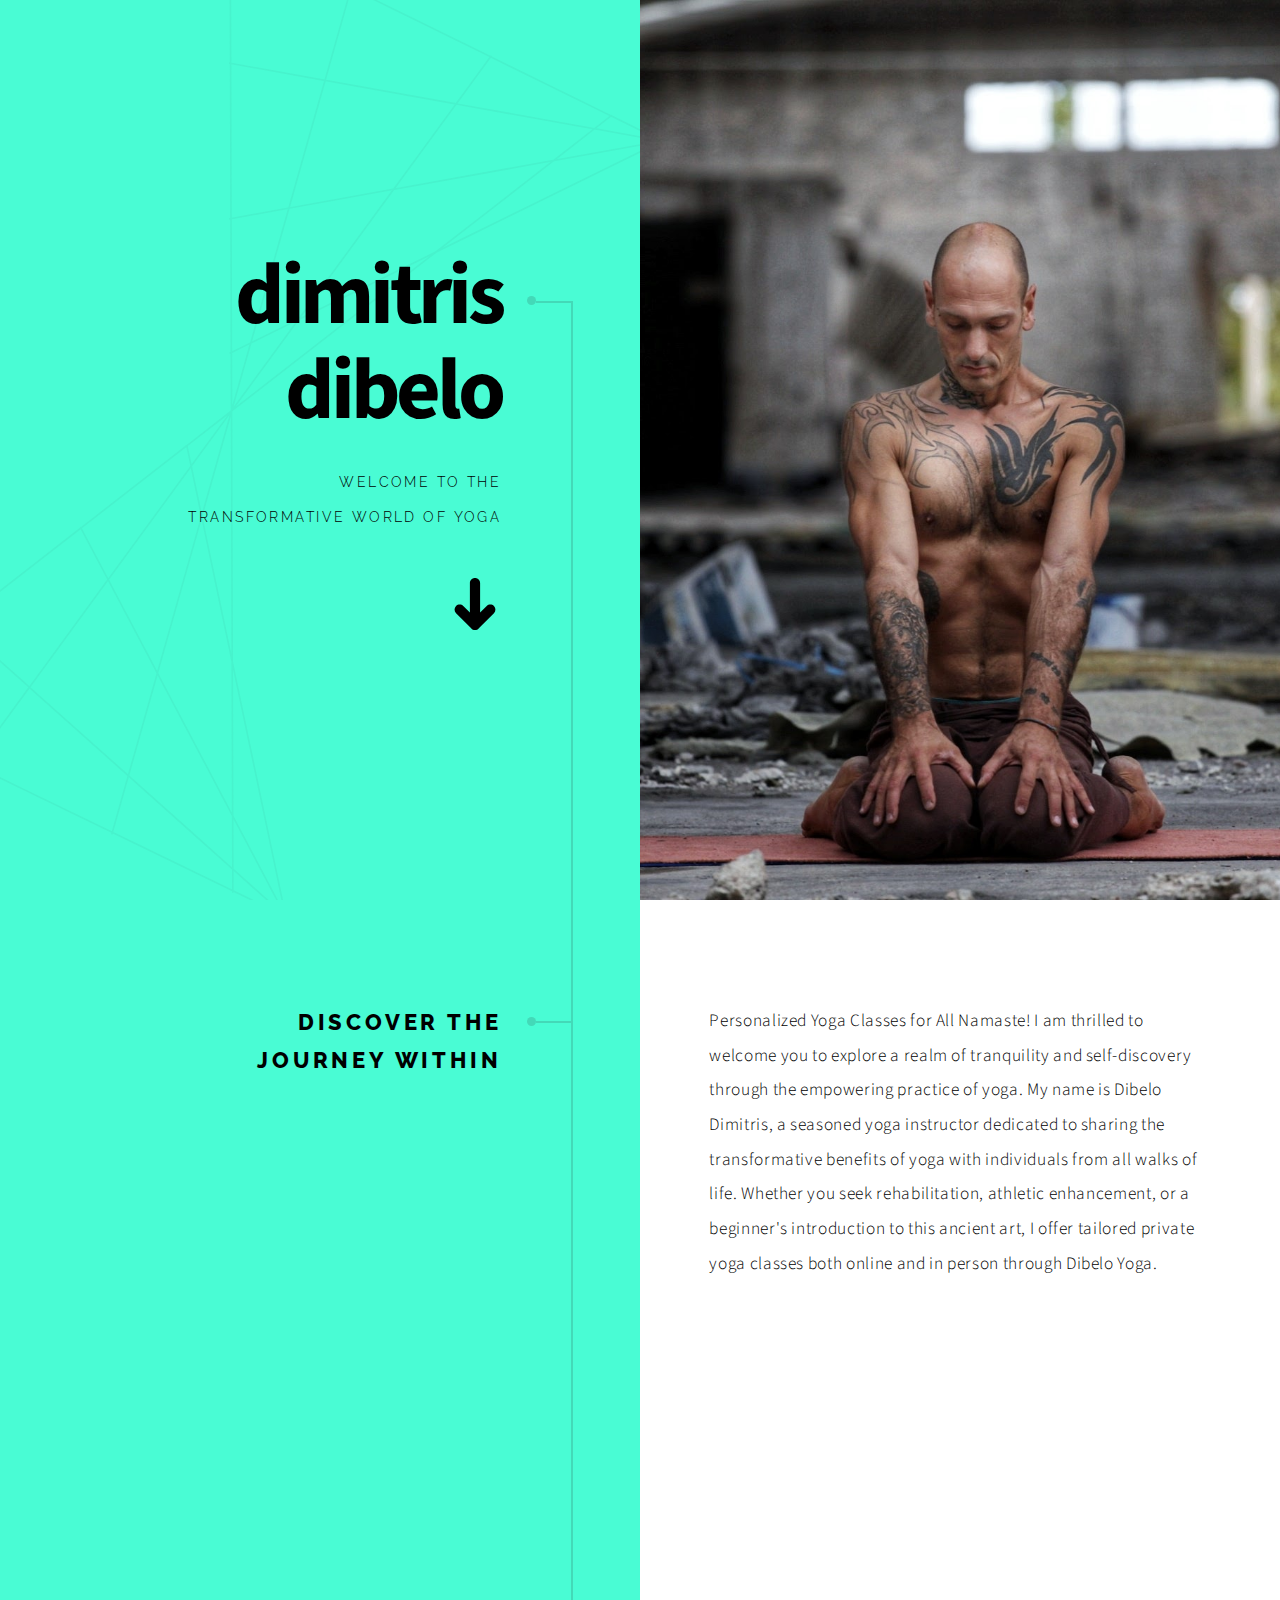
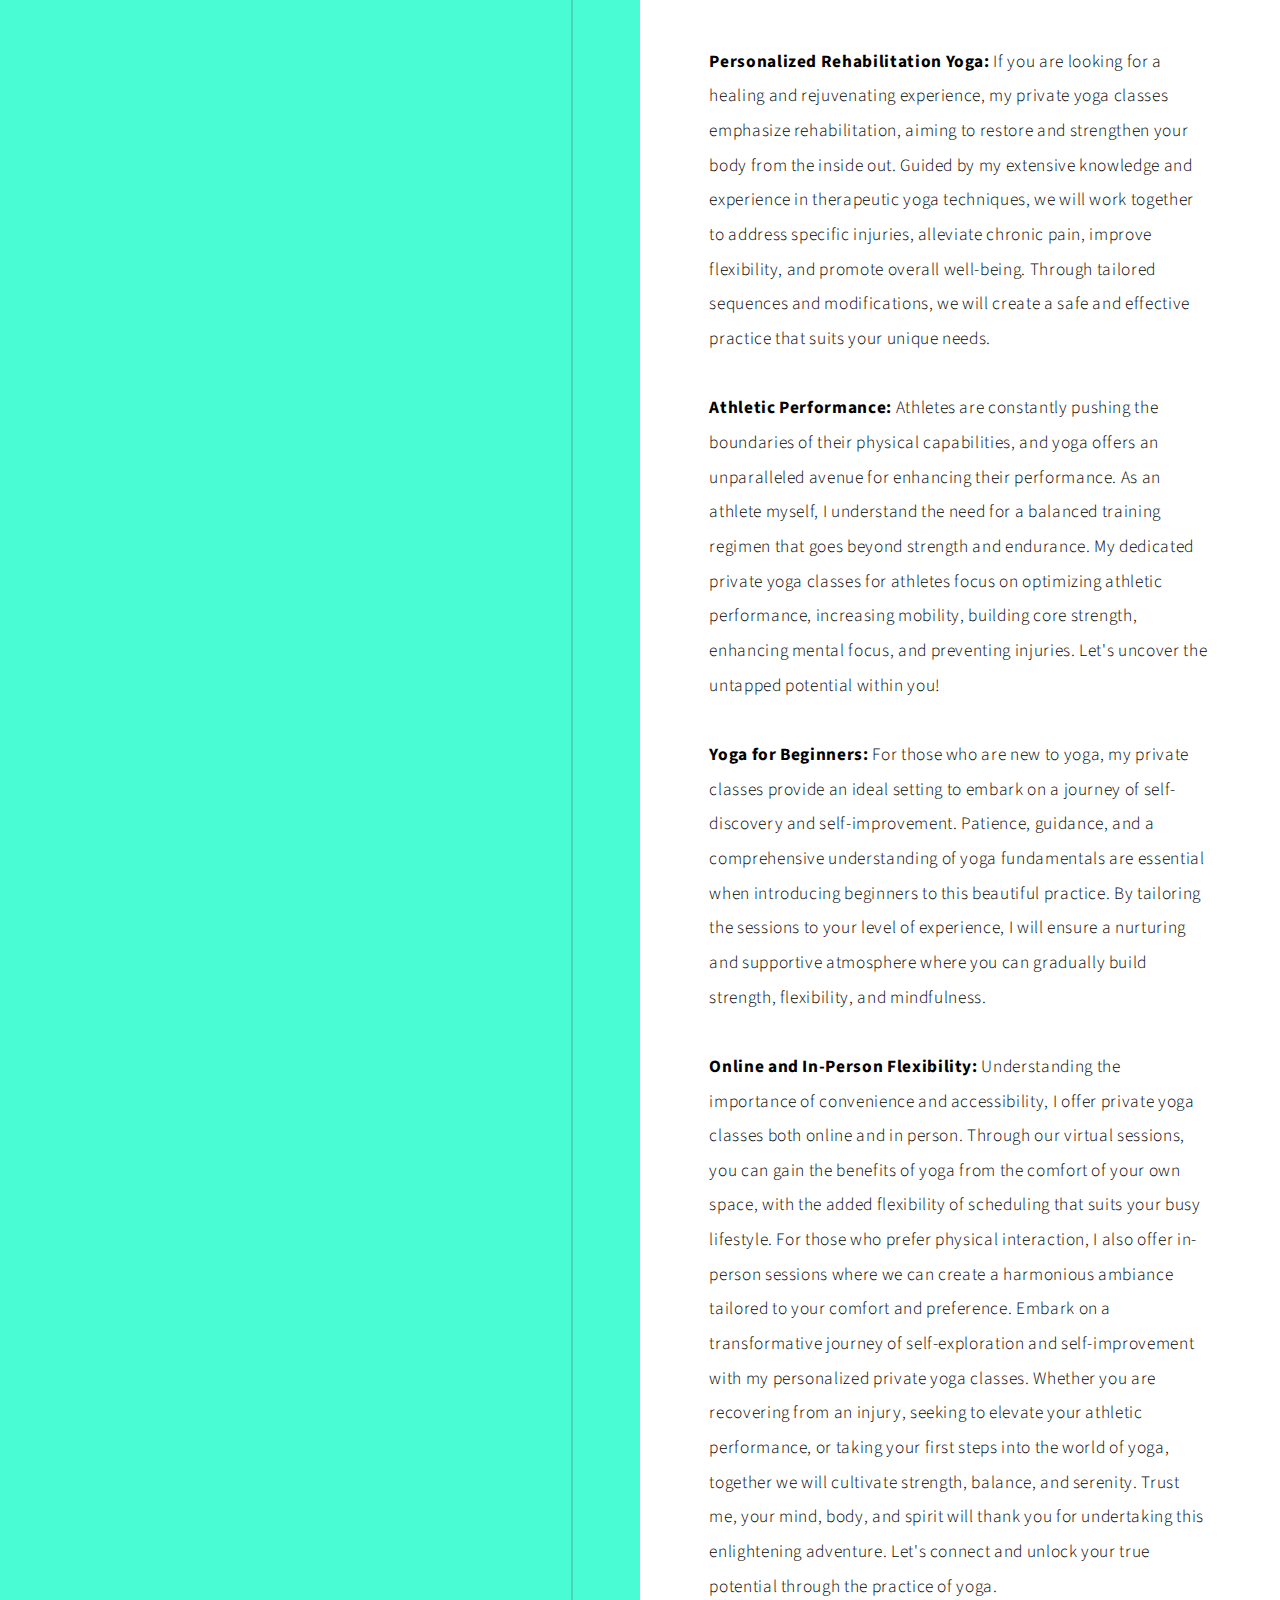
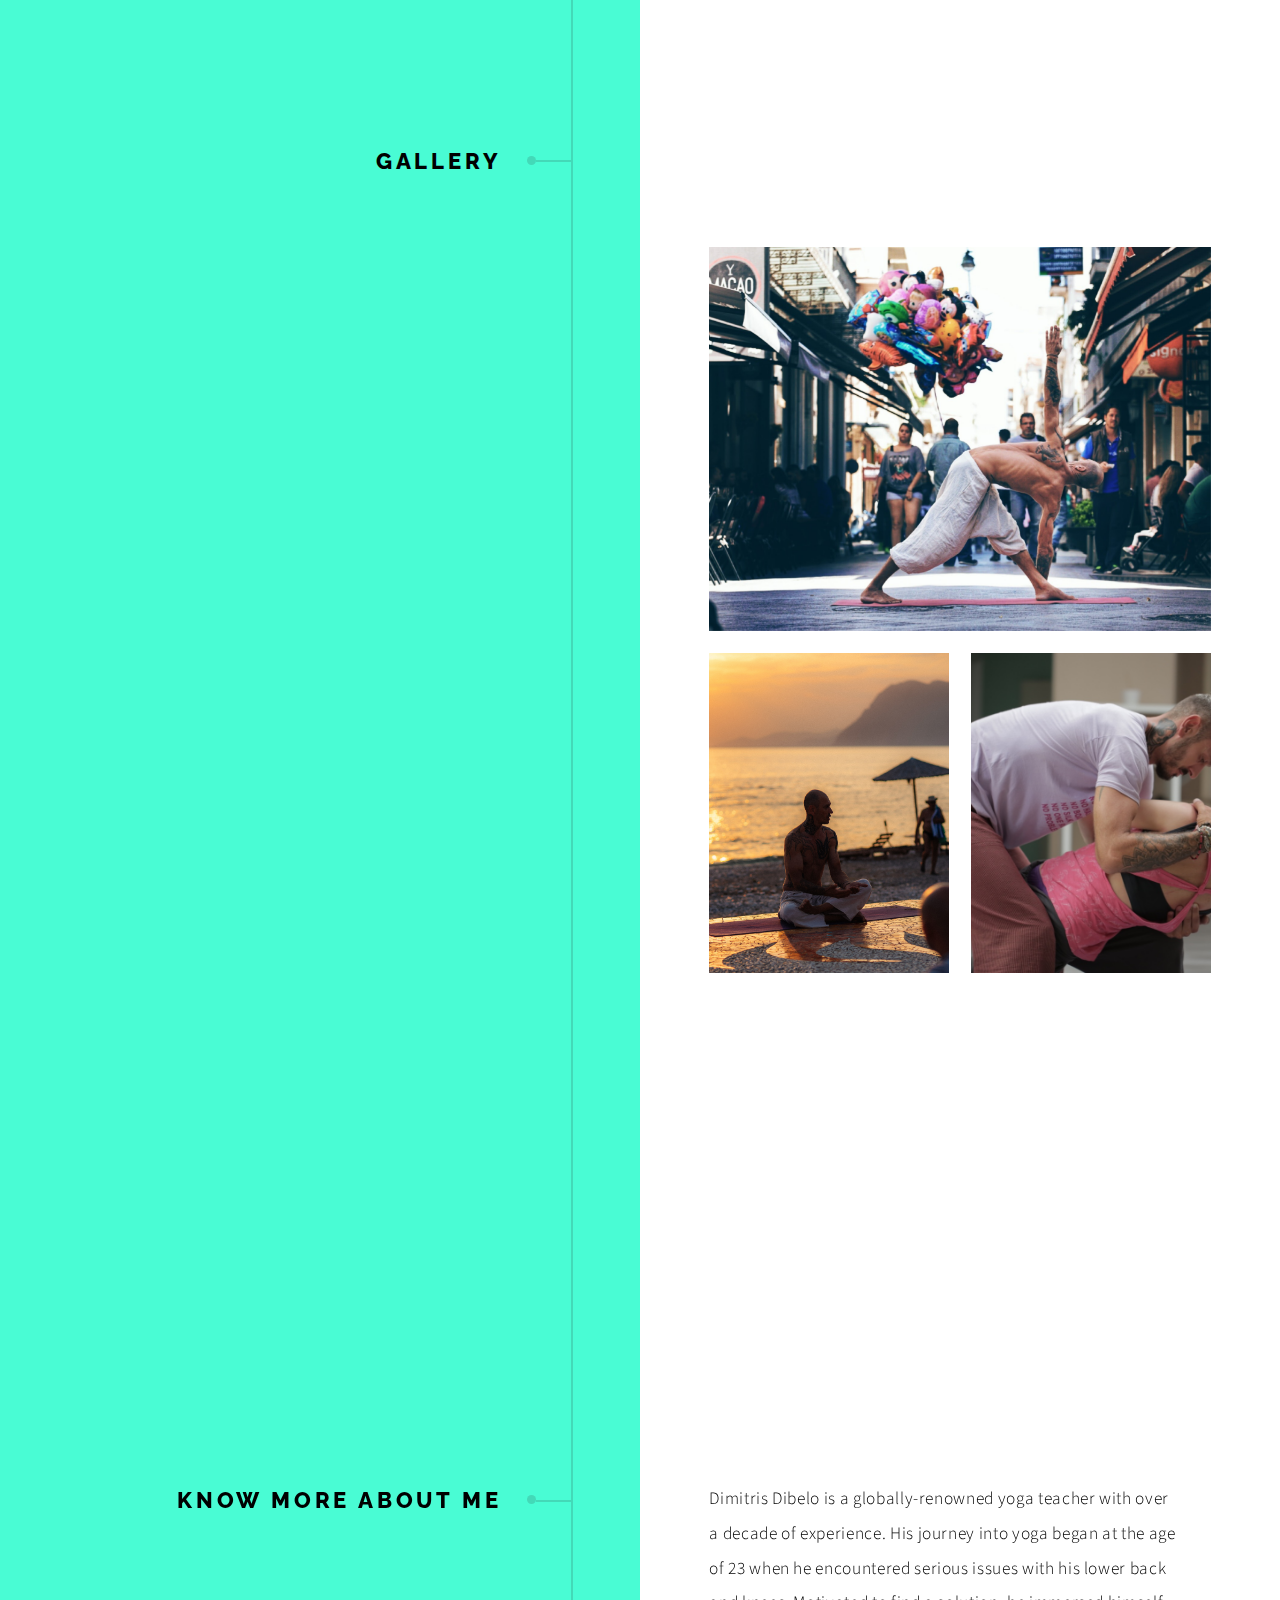
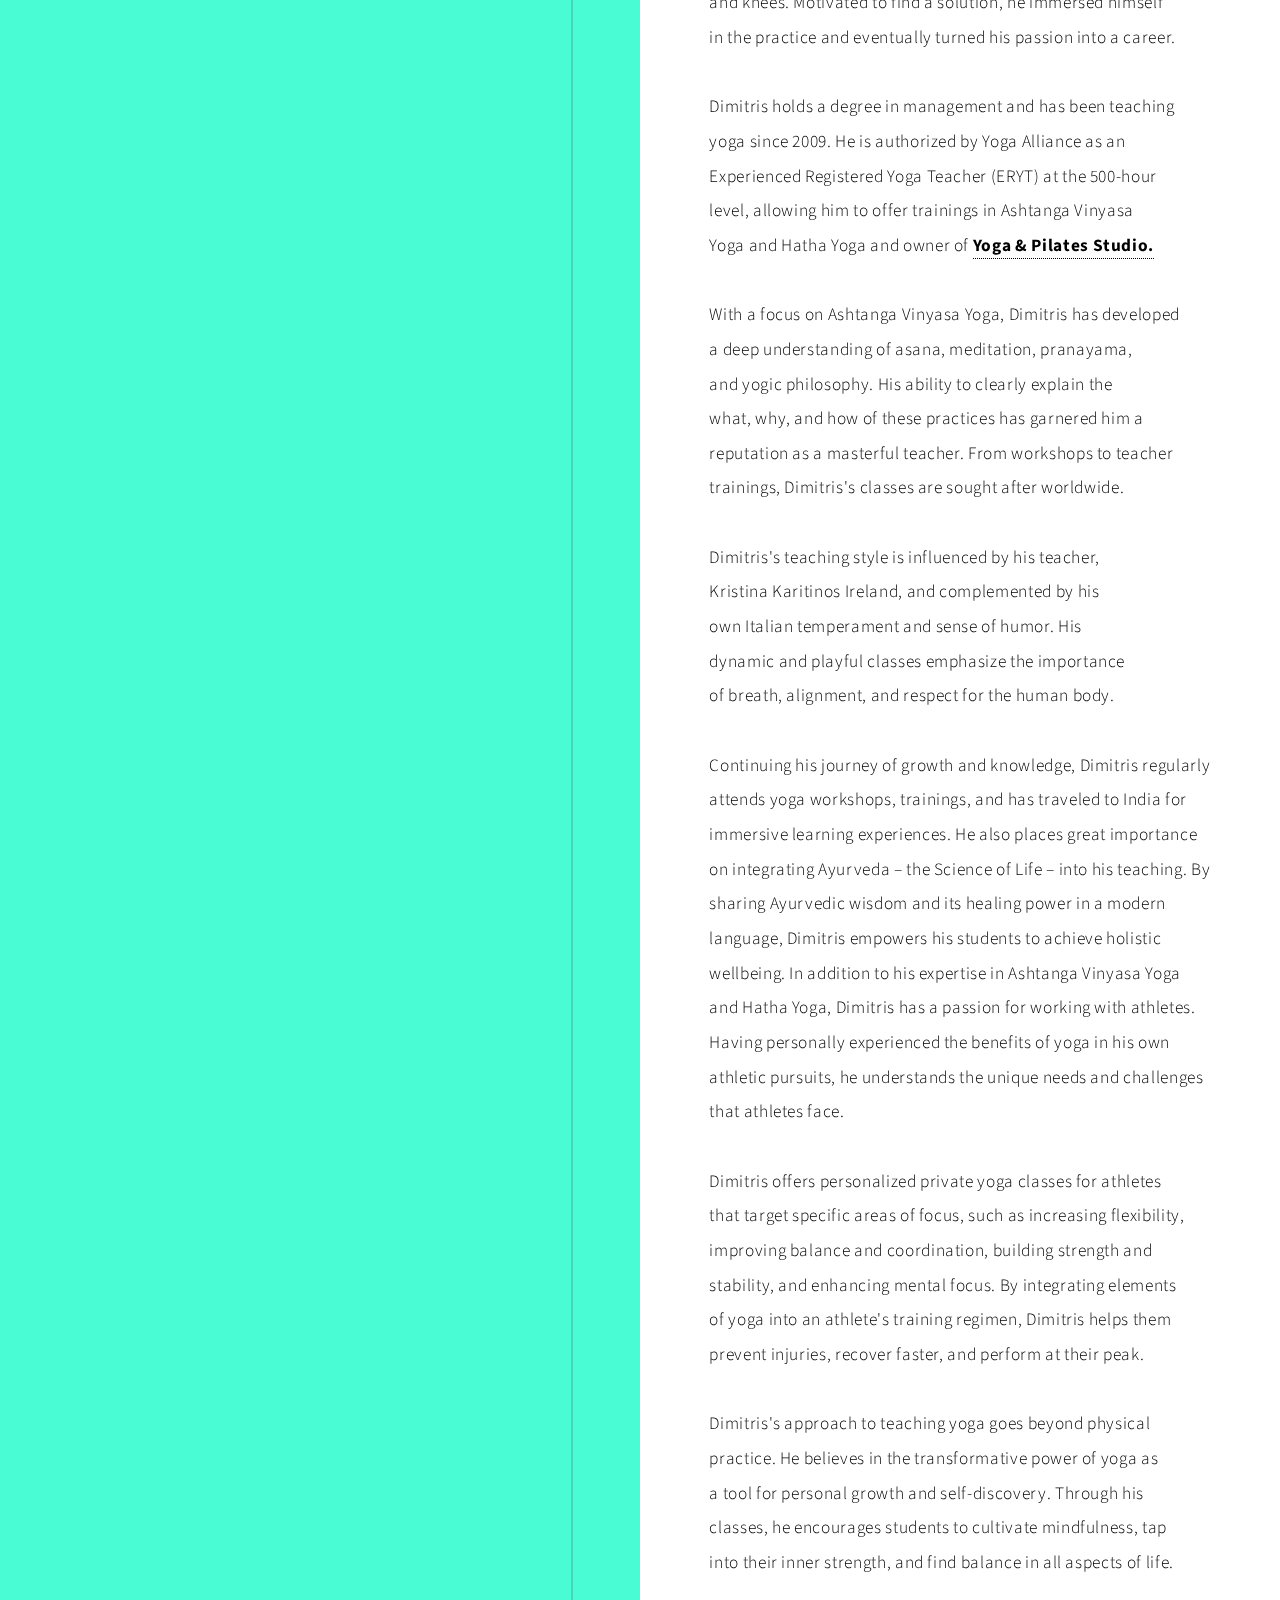
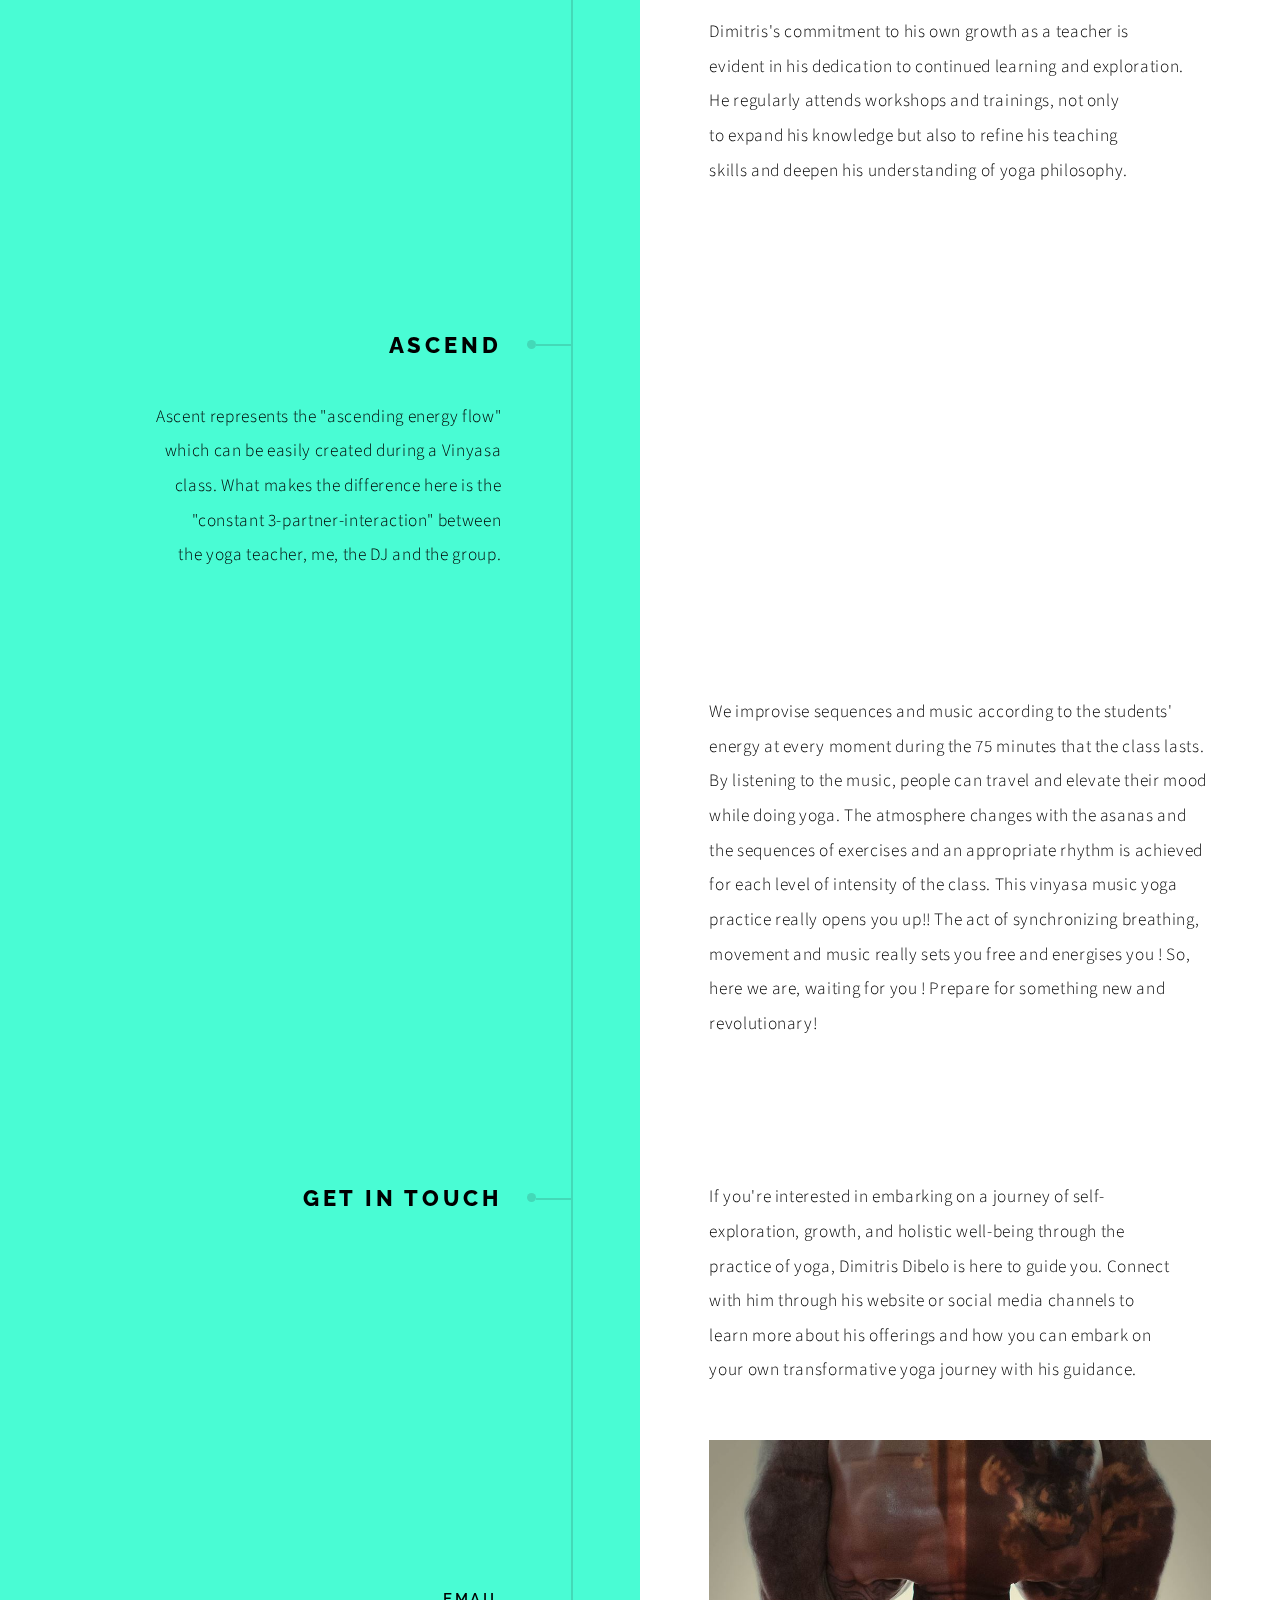
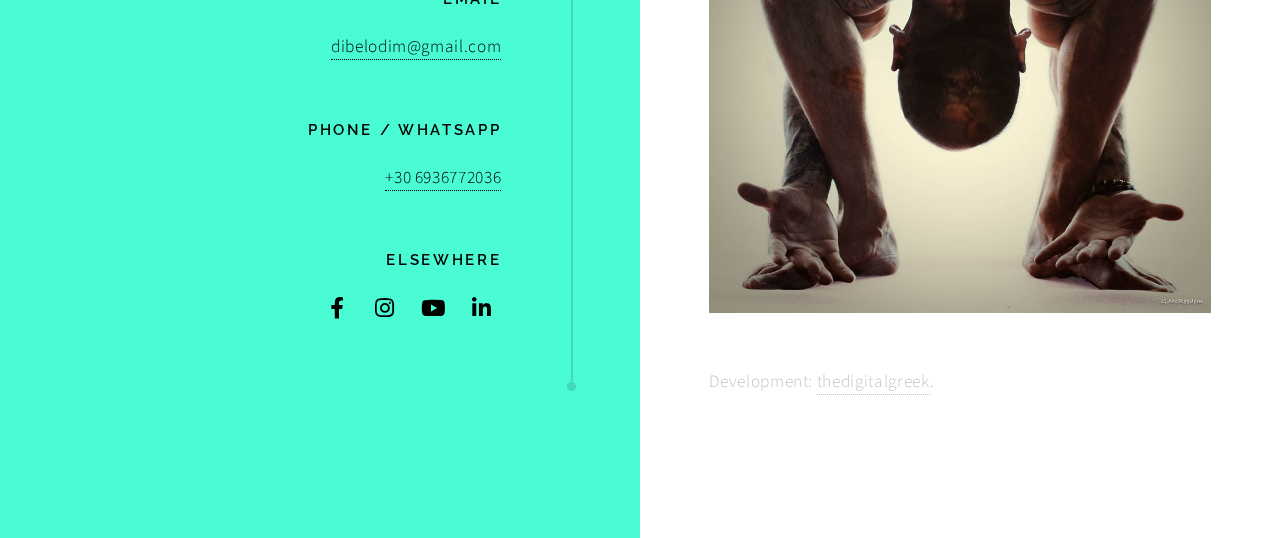
==== index.html @ 30b056db "Add lang ENG meta tag" ====
<!DOCTYPE html>
<html lang="en">
  <head>
    <title>Online Yoga classes by Dimitris Dibelo</title>
    <meta charset="utf-8" />
    <meta
      name="viewport"
      content="width=device-width, initial-scale=1, user-scalable=no"
    />
    <meta
      name="description"
      content="Online yoga classes from Dimitri Dibelo. Ashtanga vinyasa, rocket, Hatha, pranayama and aerial yoga in our studio in Patra and online."
    />
    <meta name="keywords" content="" />
    <link rel="stylesheet" href="assets/css/main.css" />
  </head>
  <body class="is-preload">
    <!-- Wrapper -->
    <div id="wrapper">
      <!-- Intro -->
      <section class="intro">
        <header>
          <h1>dimitris dibelo</h1>
          <p>Welcome to the transformative world of Yoga</p>
          <ul class="actions">
            <li>
              <a href="#first" class="arrow scrolly"
                ><span class="label">Next</span></a
              >
            </li>
          </ul>
        </header>
        <div class="content">
          <span class="image fill" data-position="center"
            ><img
              src="images/dimitris-dibelo.jpeg"
              alt="Dimitris Dibelo yoga teacher"
          /></span>
        </div>
      </section>

      <!-- Section -->
      <section id="first">
        <header>
          <h2>Discover the Journey Within</h2>
        </header>
        <div class="content">
          <p>
            Personalized Yoga Classes for All Namaste! I am thrilled to welcome
            you to explore a realm of tranquility and self-discovery through the
            empowering practice of yoga. My name is Dibelo Dimitris, a seasoned
            yoga instructor dedicated to sharing the transformative benefits of
            yoga with individuals from all walks of life. Whether you seek
            rehabilitation, athletic enhancement, or a beginner's introduction
            to this ancient art, I offer tailored private yoga classes both
            online and in person through Dibelo Yoga.
          </p>
          <iframe
            class="ytplayer"
            style="margin: 0 0 2rem 0"
            width="560"
            height="315"
            src="https://www.youtube.com/embed/Ie4c0lsLrpg?autoplay=1&mute=1"
            title="YouTube video player"
            frameborder="0"
            allow="accelerometer; autoplay; clipboard-write; encrypted-media; gyroscope; picture-in-picture; web-share"
            allowfullscreen
          ></iframe>

          <p>
            <strong>Personalized Rehabilitation Yoga: </strong>
            If you are looking for a healing and rejuvenating experience, my
            private yoga classes emphasize rehabilitation, aiming to restore and
            strengthen your body from the inside out. Guided by my extensive
            knowledge and experience in therapeutic yoga techniques, we will
            work together to address specific injuries, alleviate chronic pain,
            improve flexibility, and promote overall well-being. Through
            tailored sequences and modifications, we will create a safe and
            effective practice that suits your unique needs.
          </p>
          <p>
            <strong>Athletic Performance:</strong>
            Athletes are constantly pushing the boundaries of their physical
            capabilities, and yoga offers an unparalleled avenue for enhancing
            their performance. As an athlete myself, I understand the need for a
            balanced training regimen that goes beyond strength and endurance.
            My dedicated private yoga classes for athletes focus on optimizing
            athletic performance, increasing mobility, building core strength,
            enhancing mental focus, and preventing injuries. Let's uncover the
            untapped potential within you!
          </p>
          <p>
            <strong>Yoga for Beginners:</strong>
            For those who are new to yoga, my private classes provide an ideal
            setting to embark on a journey of self-discovery and
            self-improvement. Patience, guidance, and a comprehensive
            understanding of yoga fundamentals are essential when introducing
            beginners to this beautiful practice. By tailoring the sessions to
            your level of experience, I will ensure a nurturing and supportive
            atmosphere where you can gradually build strength, flexibility, and
            mindfulness.
          </p>
          <p>
            <strong>Online and In-Person Flexibility:</strong>
            Understanding the importance of convenience and accessibility, I
            offer private yoga classes both online and in person. Through our
            virtual sessions, you can gain the benefits of yoga from the comfort
            of your own space, with the added flexibility of scheduling that
            suits your busy lifestyle. For those who prefer physical
            interaction, I also offer in-person sessions where we can create a
            harmonious ambiance tailored to your comfort and preference. Embark
            on a transformative journey of self-exploration and self-improvement
            with my personalized private yoga classes. Whether you are
            recovering from an injury, seeking to elevate your athletic
            performance, or taking your first steps into the world of yoga,
            together we will cultivate strength, balance, and serenity. Trust
            me, your mind, body, and spirit will thank you for undertaking this
            enlightening adventure. Let's connect and unlock your true potential
            through the practice of yoga.
          </p>
        </div>
      </section>

      <!-- Section -->
      <section>
        <header>
          <h2>Gallery</h2>
        </header>
        <div class="content">
          <!-- Section -->
          <section>
            <div class="content">
              <div class="gallery">
                <a href="images/street-urban-yoga.jpeg" class="landscape"
                  ><img
                    src="images/street-urban-yoga.jpeg"
                    alt=""
                    loading="lazy"
                /></a>
                <a href="images/sunset-yoga.jpg"
                  ><img src="images/sunset-yoga.jpg" alt="" loading="lazy"
                /></a>
                <a href="images/yoga-adjustments.jpg"
                  ><img src="images/yoga-adjustments.jpg" alt="" loading="lazy"
                /></a>
                <a href="images/yoga-workshop.jpg" class="landscape"
                  ><img src="images/yoga-workshop.jpg" alt="" loading="lazy"
                /></a>
              </div>
            </div>
          </section>
        </div>
      </section>

      <!-- Section -->
      <section class="ascend">
        <header>
          <h2>Know more about me</h2>
        </header>
        <div class="content">
          <p>
            Dimitris Dibelo is a globally-renowned yoga teacher with over a
            decade of experience. His journey into yoga began at the age of 23
            when he encountered serious issues with his lower back and knees.
            Motivated to find a solution, he immersed himself in the practice
            and eventually turned his passion into a career.
          </p>
          <p>
            Dimitris holds a degree in management and has been teaching yoga
            since 2009. He is authorized by Yoga Alliance as an Experienced
            Registered Yoga Teacher (ERYT) at the 500-hour level, allowing him
            to offer trainings in Ashtanga Vinyasa Yoga and Hatha Yoga and owner
            of
            <a href="https://hathastudio.gr/" target="_blank" title="Yoga Patra"
              ><strong>Yoga & Pilates Studio.</strong></a
            >
          </p>
          <p>
            With a focus on Ashtanga Vinyasa Yoga, Dimitris has developed a deep
            understanding of asana, meditation, pranayama, and yogic philosophy.
            His ability to clearly explain the what, why, and how of these
            practices has garnered him a reputation as a masterful teacher. From
            workshops to teacher trainings, Dimitris's classes are sought after
            worldwide.
          </p>
          <p>
            Dimitris's teaching style is influenced by his teacher, Kristina
            Karitinos Ireland, and complemented by his own Italian temperament
            and sense of humor. His dynamic and playful classes emphasize the
            importance of breath, alignment, and respect for the human body.
          </p>
          <p>
            Continuing his journey of growth and knowledge, Dimitris regularly
            attends yoga workshops, trainings, and has traveled to India for
            immersive learning experiences. He also places great importance on
            integrating Ayurveda – the Science of Life – into his teaching. By
            sharing Ayurvedic wisdom and its healing power in a modern language,
            Dimitris empowers his students to achieve holistic wellbeing. In
            addition to his expertise in Ashtanga Vinyasa Yoga and Hatha Yoga,
            Dimitris has a passion for working with athletes. Having personally
            experienced the benefits of yoga in his own athletic pursuits, he
            understands the unique needs and challenges that athletes face.
          </p>

          <p>
            Dimitris offers personalized private yoga classes for athletes that
            target specific areas of focus, such as increasing flexibility,
            improving balance and coordination, building strength and stability,
            and enhancing mental focus. By integrating elements of yoga into an
            athlete's training regimen, Dimitris helps them prevent injuries,
            recover faster, and perform at their peak.
          </p>

          <p>
            Dimitris's approach to teaching yoga goes beyond physical practice.
            He believes in the transformative power of yoga as a tool for
            personal growth and self-discovery. Through his classes, he
            encourages students to cultivate mindfulness, tap into their inner
            strength, and find balance in all aspects of life.
          </p>
          <p>
            Dimitris's commitment to his own growth as a teacher is evident in
            his dedication to continued learning and exploration. He regularly
            attends workshops and trainings, not only to expand his knowledge
            but also to refine his teaching skills and deepen his understanding
            of yoga philosophy.
          </p>
        </div>
      </section>

      <!-- Section -->
      <section class="ascend">
        <header>
          <h2>Ascend</h2>
          <p>
            Ascent represents the "ascending energy flow" which can be easily
            created during a Vinyasa class. What makes the difference here is
            the "constant 3-partner-interaction" between the yoga teacher, me,
            the DJ and the group.
          </p>
        </header>
        <div class="content">
          <iframe
            class="ytplayer"
            width="560"
            height="315"
            src="https://www.youtube.com/embed/2P_3ZWlTANo?autoplay=1&mute=1"
            title="YouTube video player"
            frameborder="0"
            allow="accelerometer; autoplay; clipboard-write; encrypted-media; gyroscope; picture-in-picture; web-share"
            allowfullscreen
          ></iframe>
          <p>
            We improvise sequences and music according to the students' energy
            at every moment during the 75 minutes that the class lasts. By
            listening to the music, people can travel and elevate their mood
            while doing yoga. The atmosphere changes with the asanas and the
            sequences of exercises and an appropriate rhythm is achieved for
            each level of intensity of the class. This vinyasa music yoga
            practice really opens you up!! The act of synchronizing breathing,
            movement and music really sets you free and energises you ! So, here
            we are, waiting for you ! Prepare for something new and
            revolutionary!
          </p>
        </div>
      </section>

      <!-- Section -->
      <section>
        <header>
          <h2>Get in touch</h2>
        </header>
        <div class="content">
          <p>
            If you're interested in embarking on a journey of self-exploration,
            growth, and holistic well-being through the practice of yoga,
            Dimitris Dibelo is here to guide you. Connect with him through his
            website or social media channels to learn more about his offerings
            and how you can embark on your own transformative yoga journey with
            his guidance.
          </p>
          <span class="image main">
            <img
              src="images/Tittibhasana.jpg"
              alt="Dimitris Dibelo yoga teacher"
            />
          </span>
        </div>
        <footer>
          <ul class="items">
            <li>
              <h3>Email</h3>
              <a href="mailto:dibelodim@gmail.com">dibelodim@gmail.com</a>
            </li>
            <li>
              <h3>Phone / Whatsapp</h3>
              <a href="tel:00306936772036">+30 6936772036</a>
            </li>
            <li>
              <h3>Elsewhere</h3>
              <ul class="icons">
                <li>
                  <a
                    href="https://www.facebook.com/dibeloyoga"
                    class="icon brands fa-facebook-f"
                    ><span class="label">Facebook</span></a
                  >
                </li>
                <li>
                  <a
                    href="https://instagram.com/dimitris_dibelo"
                    class="icon brands fa-instagram"
                    ><span class="label">Instagram</span></a
                  >
                </li>
                <li>
                  <a
                    href="https://www.youtube.com/user/jdibelo"
                    class="icon brands fa-youtube"
                    ><span class="label">YouTube</span></a
                  >
                </li>
                <li>
                  <a
                    href="https://www.linkedin.com/in/dimitris-dibelo-447880b0"
                    class="icon brands fa-linkedin-in"
                    ><span class="label">LinkedIn</span></a
                  >
                </li>
              </ul>
            </li>
          </ul>
        </footer>
      </section>

      <!-- Copyright -->
      <div class="copyright">
        Development:
        <a href="https://thedigitalgreek.com" title="Web developer in Berlin"
          >thedigitalgreek</a
        >.
      </div>
    </div>

    <!-- Scripts -->
    <script src="assets/js/jquery.min.js"></script>
    <script src="assets/js/jquery.scrolly.min.js"></script>
    <script src="assets/js/browser.min.js"></script>
    <script src="assets/js/breakpoints.min.js"></script>
    <script src="assets/js/util.js"></script>
    <script src="assets/js/main.js"></script>

    <!-- Google tag (gtag.js) -->
    <script
      async
      src="https://www.googletagmanager.com/gtag/js?id=G-HRNY7Y4LSZ"
    ></script>
    <script>
      window.dataLayer = window.dataLayer || [];
      function gtag() {
        dataLayer.push(arguments);
      }
      gtag("js", new Date());

      gtag("config", "G-HRNY7Y4LSZ");
    </script>
  </body>
</html>
---- assets/css/main.css ----
@import url(fontawesome-all.min.css);
@import url("https://fonts.googleapis.com/css?family=Source+Sans+Pro:300,600,700,300i,600i,700i|Raleway:600,800");

/*
	Paradigm Shift by HTML5 UP
	html5up.net | @ajlkn
	Free for personal and commercial use under the CCA 3.0 license (html5up.net/license)
*/

html, body, div, span, applet, object,
iframe, h1, h2, h3, h4, h5, h6, p, blockquote,
pre, a, abbr, acronym, address, big, cite,
code, del, dfn, em, img, ins, kbd, q, s, samp,
small, strike, strong, sub, sup, tt, var, b,
u, i, center, dl, dt, dd, ol, ul, li, fieldset,
form, label, legend, table, caption, tbody,
tfoot, thead, tr, th, td, article, aside,
canvas, details, embed, figure, figcaption,
footer, header, hgroup, menu, nav, output, ruby,
section, summary, time, mark, audio, video {
	margin: 0;
	padding: 0;
	border: 0;
	font-size: 100%;
	font: inherit;
	vertical-align: baseline;}

article, aside, details, figcaption, figure,
footer, header, hgroup, menu, nav, section {
	display: block;}

body {
	line-height: 1;
}

ol, ul {
	list-style: none;
}

blockquote, q {
	quotes: none;
}

	blockquote:before, blockquote:after, q:before, q:after {
		content: '';
		content: none;
	}

table {
	border-collapse: collapse;
	border-spacing: 0;
}

body {
	-webkit-text-size-adjust: none;
}

mark {
	background-color: transparent;
	color: inherit;
}

input::-moz-focus-inner {
	border: 0;
	padding: 0;
}

input, select, textarea {
	-moz-appearance: none;
	-webkit-appearance: none;
	-ms-appearance: none;
	appearance: none;
}

/* Basic */

	@-ms-viewport {
		width: device-width;
	}

	body {
		-ms-overflow-style: scrollbar;
	}

	@media screen and (max-width: 480px) {

		html, body {
			min-width: 320px;
		}

	}

	html {
		box-sizing: border-box;
	}

	*, *:before, *:after {
		box-sizing: inherit;
	}

	html {
		overflow-x: hidden;
	}

	body {
		background: #ffffff;
		overflow-x: hidden;
	}

		body.is-preload *, body.is-preload *:before, body.is-preload *:after {
			-moz-animation: none !important;
			-webkit-animation: none !important;
			-ms-animation: none !important;
			animation: none !important;
			-moz-transition: none !important;
			-webkit-transition: none !important;
			-ms-transition: none !important;
			transition: none !important;
		}

/* Typography */

	html {
		font-size: 18pt;
	}

		@media screen and (max-width: 1920px) {

			html {
				font-size: 13pt;
			}

		}

		@media screen and (max-width: 1152px) {

			html {
				font-size: 14pt;
			}

		}

		@media screen and (max-width: 736px) {

			html {
				font-size: 12pt;
			}

		}

		@media screen and (max-width: 480px) {

			html {
				font-size: 11pt;
			}

		}

	body {
		background-color: #ffffff;
		color: #000000;
	}

	body, input, select, textarea {
		color: #000000;
		font-family: "Source Sans Pro", Helvetica, sans-serif;
		font-size: 1rem;
		font-weight: 300;
		letter-spacing: 0.0375em;
		line-height: 2;
	}

	a {
		-moz-transition: border-bottom-color 0.25s ease-in-out;
		-webkit-transition: border-bottom-color 0.25s ease-in-out;
		-ms-transition: border-bottom-color 0.25s ease-in-out;
		transition: border-bottom-color 0.25s ease-in-out;
		text-decoration: none;
		color: #000000;
		border-bottom: dotted 1px;
	}

		a:hover {
			text-decoration: none;
			border-bottom-color: transparent;
		}

	strong, b {
		font-weight: 600;
		color: #000000;
	}

	em, i {
		font-style: italic;
	}

	p {
		margin: 0 0 2rem 0;
	}

	h1, h2, h3, h4, h5, h6 {
		color: #000000;
		font-family: "Raleway", Helvetica, sans-serif;
		font-weight: 600;
		letter-spacing: 0.175em;
		line-height: 1.75;
		margin: 0 0 1.5rem 0;
		text-transform: uppercase;
	}

		h1 a, h2 a, h3 a, h4 a, h5 a, h6 a {
			color: inherit;
			text-decoration: none;
		}

	h1 {
		font-family: "Source Sans Pro", Helvetica, sans-serif;
		font-size: 5rem;
		font-weight: 700;
		letter-spacing: -0.05em;
		line-height: 1.1;
		margin: 0 0 1.5rem 0;
		text-transform: none;
	}

	h2 {
		font-size: 1.25rem;
		font-weight: 800;
		margin: 0 0 2rem 0;
	}

	h3 {
		font-size: 0.875rem;
	}

	h4 {
		font-size: 0.875rem;
	}

	h5 {
		font-size: 0.75rem;
	}

	h6 {
		font-size: 0.625rem;
	}

	@media screen and (max-width: 736px) {

		h1 {
			font-size: 4.5rem;
			line-height: 1.1;
		}

		h2 {
			font-size: 1.25rem;
			line-height: 1.7;
		}

		h3 {
			font-size: 0.9rem;
		}

		h4 {
			font-size: 0.75rem;
		}

		h5 {
			font-size: 0.675rem;
		}

	}

	@media screen and (max-width: 360px) {

		h1 {
			font-size: 3.75rem;
		}

		h2 {
			font-size: 1.125rem;
		}

		h3 {
			font-size: 0.8rem;
		}

		h4 {
			font-size: 0.675rem;
		}

		h5 {
			font-size: 0.675rem;
		}

	}

	sub {
		font-size: 0.8rem;
		position: relative;
		top: 0.5rem;
	}

	sup {
		font-size: 0.8rem;
		position: relative;
		top: -0.5rem;
	}

	blockquote {
		border-left: solid 0.5rem rgba(144, 144, 144, 0.25);
		font-style: italic;
		margin: 0 0 2rem 0;
		padding: 1rem 0 1rem 2rem;
	}

	code {
		background: rgba(144, 144, 144, 0.1);
		border-radius: 0.325rem;
		font-family: "Courier New", monospace;
		font-size: 0.9rem;
		margin: 0 0.25rem;
		padding: 0.25rem 0.65rem;
	}

	pre {
		-webkit-overflow-scrolling: touch;
		font-family: "Courier New", monospace;
		font-size: 0.9rem;
		margin: 0 0 2rem 0;
		width: 100%;
	}

		pre code {
			display: block;
			line-height: 1.75;
			padding: 1rem 1.5rem;
			overflow-x: auto;
		}

	hr {
		border: 0;
		border-bottom: solid 2px rgba(144, 144, 144, 0.25);
		margin: 3rem 0;
	}

		hr.major {
			margin: 5rem 0;
		}

		@media screen and (max-width: 736px) {

			hr.major {
				margin: 3rem 0;
			}

		}

/* Row */

	.row {
		display: flex;
		flex-wrap: wrap;
		box-sizing: border-box;
		align-items: stretch;
	}

		.row > * {
			box-sizing: border-box;
		}

		.row.gtr-uniform > * > :last-child {
			margin-bottom: 0;
		}

		.row.aln-left {
			justify-content: flex-start;
		}

		.row.aln-center {
			justify-content: center;
		}

		.row.aln-right {
			justify-content: flex-end;
		}

		.row.aln-top {
			align-items: flex-start;
		}

		.row.aln-middle {
			align-items: center;
		}

		.row.aln-bottom {
			align-items: flex-end;
		}

		.row > .imp {
			order: -1;
		}

		.row > .col-1 {
			width: 8.33333%;
		}

		.row > .off-1 {
			margin-left: 8.33333%;
		}

		.row > .col-2 {
			width: 16.66667%;
		}

		.row > .off-2 {
			margin-left: 16.66667%;
		}

		.row > .col-3 {
			width: 25%;
		}

		.row > .off-3 {
			margin-left: 25%;
		}

		.row > .col-4 {
			width: 33.33333%;
		}

		.row > .off-4 {
			margin-left: 33.33333%;
		}

		.row > .col-5 {
			width: 41.66667%;
		}

		.row > .off-5 {
			margin-left: 41.66667%;
		}

		.row > .col-6 {
			width: 50%;
		}

		.row > .off-6 {
			margin-left: 50%;
		}

		.row > .col-7 {
			width: 58.33333%;
		}

		.row > .off-7 {
			margin-left: 58.33333%;
		}

		.row > .col-8 {
			width: 66.66667%;
		}

		.row > .off-8 {
			margin-left: 66.66667%;
		}

		.row > .col-9 {
			width: 75%;
		}

		.row > .off-9 {
			margin-left: 75%;
		}

		.row > .col-10 {
			width: 83.33333%;
		}

		.row > .off-10 {
			margin-left: 83.33333%;
		}

		.row > .col-11 {
			width: 91.66667%;
		}

		.row > .off-11 {
			margin-left: 91.66667%;
		}

		.row > .col-12 {
			width: 100%;
		}

		.row > .off-12 {
			margin-left: 100%;
		}

		.row.gtr-0 {
			margin-top: 0;
			margin-left: 0rem;
		}

			.row.gtr-0 > * {
				padding: 0 0 0 0rem;
			}

			.row.gtr-0.gtr-uniform {
				margin-top: 0rem;
			}

				.row.gtr-0.gtr-uniform > * {
					padding-top: 0rem;
				}

		.row.gtr-25 {
			margin-top: 0;
			margin-left: -0.5rem;
		}

			.row.gtr-25 > * {
				padding: 0 0 0 0.5rem;
			}

			.row.gtr-25.gtr-uniform {
				margin-top: -0.5rem;
			}

				.row.gtr-25.gtr-uniform > * {
					padding-top: 0.5rem;
				}

		.row.gtr-50 {
			margin-top: 0;
			margin-left: -1rem;
		}

			.row.gtr-50 > * {
				padding: 0 0 0 1rem;
			}

			.row.gtr-50.gtr-uniform {
				margin-top: -1rem;
			}

				.row.gtr-50.gtr-uniform > * {
					padding-top: 1rem;
				}

		.row {
			margin-top: 0;
			margin-left: -2rem;
		}

			.row > * {
				padding: 0 0 0 2rem;
			}

			.row.gtr-uniform {
				margin-top: -2rem;
			}

				.row.gtr-uniform > * {
					padding-top: 2rem;
				}

		.row.gtr-150 {
			margin-top: 0;
			margin-left: -3rem;
		}

			.row.gtr-150 > * {
				padding: 0 0 0 3rem;
			}

			.row.gtr-150.gtr-uniform {
				margin-top: -3rem;
			}

				.row.gtr-150.gtr-uniform > * {
					padding-top: 3rem;
				}

		.row.gtr-200 {
			margin-top: 0;
			margin-left: -4rem;
		}

			.row.gtr-200 > * {
				padding: 0 0 0 4rem;
			}

			.row.gtr-200.gtr-uniform {
				margin-top: -4rem;
			}

				.row.gtr-200.gtr-uniform > * {
					padding-top: 4rem;
				}

		@media screen and (max-width: 1920px) {

			.row {
				display: flex;
				flex-wrap: wrap;
				box-sizing: border-box;
				align-items: stretch;
			}

				.row > * {
					box-sizing: border-box;
				}

				.row.gtr-uniform > * > :last-child {
					margin-bottom: 0;
				}

				.row.aln-left {
					justify-content: flex-start;
				}

				.row.aln-center {
					justify-content: center;
				}

				.row.aln-right {
					justify-content: flex-end;
				}

				.row.aln-top {
					align-items: flex-start;
				}

				.row.aln-middle {
					align-items: center;
				}

				.row.aln-bottom {
					align-items: flex-end;
				}

				.row > .imp-xlarge {
					order: -1;
				}

				.row > .col-1-xlarge {
					width: 8.33333%;
				}

				.row > .off-1-xlarge {
					margin-left: 8.33333%;
				}

				.row > .col-2-xlarge {
					width: 16.66667%;
				}

				.row > .off-2-xlarge {
					margin-left: 16.66667%;
				}

				.row > .col-3-xlarge {
					width: 25%;
				}

				.row > .off-3-xlarge {
					margin-left: 25%;
				}

				.row > .col-4-xlarge {
					width: 33.33333%;
				}

				.row > .off-4-xlarge {
					margin-left: 33.33333%;
				}

				.row > .col-5-xlarge {
					width: 41.66667%;
				}

				.row > .off-5-xlarge {
					margin-left: 41.66667%;
				}

				.row > .col-6-xlarge {
					width: 50%;
				}

				.row > .off-6-xlarge {
					margin-left: 50%;
				}

				.row > .col-7-xlarge {
					width: 58.33333%;
				}

				.row > .off-7-xlarge {
					margin-left: 58.33333%;
				}

				.row > .col-8-xlarge {
					width: 66.66667%;
				}

				.row > .off-8-xlarge {
					margin-left: 66.66667%;
				}

				.row > .col-9-xlarge {
					width: 75%;
				}

				.row > .off-9-xlarge {
					margin-left: 75%;
				}

				.row > .col-10-xlarge {
					width: 83.33333%;
				}

				.row > .off-10-xlarge {
					margin-left: 83.33333%;
				}

				.row > .col-11-xlarge {
					width: 91.66667%;
				}

				.row > .off-11-xlarge {
					margin-left: 91.66667%;
				}

				.row > .col-12-xlarge {
					width: 100%;
				}

				.row > .off-12-xlarge {
					margin-left: 100%;
				}

				.row.gtr-0 {
					margin-top: 0;
					margin-left: 0rem;
				}

					.row.gtr-0 > * {
						padding: 0 0 0 0rem;
					}

					.row.gtr-0.gtr-uniform {
						margin-top: 0rem;
					}

						.row.gtr-0.gtr-uniform > * {
							padding-top: 0rem;
						}

				.row.gtr-25 {
					margin-top: 0;
					margin-left: -0.5rem;
				}

					.row.gtr-25 > * {
						padding: 0 0 0 0.5rem;
					}

					.row.gtr-25.gtr-uniform {
						margin-top: -0.5rem;
					}

						.row.gtr-25.gtr-uniform > * {
							padding-top: 0.5rem;
						}

				.row.gtr-50 {
					margin-top: 0;
					margin-left: -1rem;
				}

					.row.gtr-50 > * {
						padding: 0 0 0 1rem;
					}

					.row.gtr-50.gtr-uniform {
						margin-top: -1rem;
					}

						.row.gtr-50.gtr-uniform > * {
							padding-top: 1rem;
						}

				.row {
					margin-top: 0;
					margin-left: -2rem;
				}

					.row > * {
						padding: 0 0 0 2rem;
					}

					.row.gtr-uniform {
						margin-top: -2rem;
					}

						.row.gtr-uniform > * {
							padding-top: 2rem;
						}

				.row.gtr-150 {
					margin-top: 0;
					margin-left: -3rem;
				}

					.row.gtr-150 > * {
						padding: 0 0 0 3rem;
					}

					.row.gtr-150.gtr-uniform {
						margin-top: -3rem;
					}

						.row.gtr-150.gtr-uniform > * {
							padding-top: 3rem;
						}

				.row.gtr-200 {
					margin-top: 0;
					margin-left: -4rem;
				}

					.row.gtr-200 > * {
						padding: 0 0 0 4rem;
					}

					.row.gtr-200.gtr-uniform {
						margin-top: -4rem;
					}

						.row.gtr-200.gtr-uniform > * {
							padding-top: 4rem;
						}

		}

		@media screen and (max-width: 1280px) {

			.row {
				display: flex;
				flex-wrap: wrap;
				box-sizing: border-box;
				align-items: stretch;
			}

				.row > * {
					box-sizing: border-box;
				}

				.row.gtr-uniform > * > :last-child {
					margin-bottom: 0;
				}

				.row.aln-left {
					justify-content: flex-start;
				}

				.row.aln-center {
					justify-content: center;
				}

				.row.aln-right {
					justify-content: flex-end;
				}

				.row.aln-top {
					align-items: flex-start;
				}

				.row.aln-middle {
					align-items: center;
				}

				.row.aln-bottom {
					align-items: flex-end;
				}

				.row > .imp-large {
					order: -1;
				}

				.row > .col-1-large {
					width: 8.33333%;
				}

				.row > .off-1-large {
					margin-left: 8.33333%;
				}

				.row > .col-2-large {
					width: 16.66667%;
				}

				.row > .off-2-large {
					margin-left: 16.66667%;
				}

				.row > .col-3-large {
					width: 25%;
				}

				.row > .off-3-large {
					margin-left: 25%;
				}

				.row > .col-4-large {
					width: 33.33333%;
				}

				.row > .off-4-large {
					margin-left: 33.33333%;
				}

				.row > .col-5-large {
					width: 41.66667%;
				}

				.row > .off-5-large {
					margin-left: 41.66667%;
				}

				.row > .col-6-large {
					width: 50%;
				}

				.row > .off-6-large {
					margin-left: 50%;
				}

				.row > .col-7-large {
					width: 58.33333%;
				}

				.row > .off-7-large {
					margin-left: 58.33333%;
				}

				.row > .col-8-large {
					width: 66.66667%;
				}

				.row > .off-8-large {
					margin-left: 66.66667%;
				}

				.row > .col-9-large {
					width: 75%;
				}

				.row > .off-9-large {
					margin-left: 75%;
				}

				.row > .col-10-large {
					width: 83.33333%;
				}

				.row > .off-10-large {
					margin-left: 83.33333%;
				}

				.row > .col-11-large {
					width: 91.66667%;
				}

				.row > .off-11-large {
					margin-left: 91.66667%;
				}

				.row > .col-12-large {
					width: 100%;
				}

				.row > .off-12-large {
					margin-left: 100%;
				}

				.row.gtr-0 {
					margin-top: 0;
					margin-left: 0rem;
				}

					.row.gtr-0 > * {
						padding: 0 0 0 0rem;
					}

					.row.gtr-0.gtr-uniform {
						margin-top: 0rem;
					}

						.row.gtr-0.gtr-uniform > * {
							padding-top: 0rem;
						}

				.row.gtr-25 {
					margin-top: 0;
					margin-left: -0.375rem;
				}

					.row.gtr-25 > * {
						padding: 0 0 0 0.375rem;
					}

					.row.gtr-25.gtr-uniform {
						margin-top: -0.375rem;
					}

						.row.gtr-25.gtr-uniform > * {
							padding-top: 0.375rem;
						}

				.row.gtr-50 {
					margin-top: 0;
					margin-left: -0.75rem;
				}

					.row.gtr-50 > * {
						padding: 0 0 0 0.75rem;
					}

					.row.gtr-50.gtr-uniform {
						margin-top: -0.75rem;
					}

						.row.gtr-50.gtr-uniform > * {
							padding-top: 0.75rem;
						}

				.row {
					margin-top: 0;
					margin-left: -1.5rem;
				}

					.row > * {
						padding: 0 0 0 1.5rem;
					}

					.row.gtr-uniform {
						margin-top: -1.5rem;
					}

						.row.gtr-uniform > * {
							padding-top: 1.5rem;
						}

				.row.gtr-150 {
					margin-top: 0;
					margin-left: -2.25rem;
				}

					.row.gtr-150 > * {
						padding: 0 0 0 2.25rem;
					}

					.row.gtr-150.gtr-uniform {
						margin-top: -2.25rem;
					}

						.row.gtr-150.gtr-uniform > * {
							padding-top: 2.25rem;
						}

				.row.gtr-200 {
					margin-top: 0;
					margin-left: -3rem;
				}

					.row.gtr-200 > * {
						padding: 0 0 0 3rem;
					}

					.row.gtr-200.gtr-uniform {
						margin-top: -3rem;
					}

						.row.gtr-200.gtr-uniform > * {
							padding-top: 3rem;
						}

		}

		@media screen and (max-width: 1152px) {

			.row {
				display: flex;
				flex-wrap: wrap;
				box-sizing: border-box;
				align-items: stretch;
			}

				.row > * {
					box-sizing: border-box;
				}

				.row.gtr-uniform > * > :last-child {
					margin-bottom: 0;
				}

				.row.aln-left {
					justify-content: flex-start;
				}

				.row.aln-center {
					justify-content: center;
				}

				.row.aln-right {
					justify-content: flex-end;
				}

				.row.aln-top {
					align-items: flex-start;
				}

				.row.aln-middle {
					align-items: center;
				}

				.row.aln-bottom {
					align-items: flex-end;
				}

				.row > .imp-medium {
					order: -1;
				}

				.row > .col-1-medium {
					width: 8.33333%;
				}

				.row > .off-1-medium {
					margin-left: 8.33333%;
				}

				.row > .col-2-medium {
					width: 16.66667%;
				}

				.row > .off-2-medium {
					margin-left: 16.66667%;
				}

				.row > .col-3-medium {
					width: 25%;
				}

				.row > .off-3-medium {
					margin-left: 25%;
				}

				.row > .col-4-medium {
					width: 33.33333%;
				}

				.row > .off-4-medium {
					margin-left: 33.33333%;
				}

				.row > .col-5-medium {
					width: 41.66667%;
				}

				.row > .off-5-medium {
					margin-left: 41.66667%;
				}

				.row > .col-6-medium {
					width: 50%;
				}

				.row > .off-6-medium {
					margin-left: 50%;
				}

				.row > .col-7-medium {
					width: 58.33333%;
				}

				.row > .off-7-medium {
					margin-left: 58.33333%;
				}

				.row > .col-8-medium {
					width: 66.66667%;
				}

				.row > .off-8-medium {
					margin-left: 66.66667%;
				}

				.row > .col-9-medium {
					width: 75%;
				}

				.row > .off-9-medium {
					margin-left: 75%;
				}

				.row > .col-10-medium {
					width: 83.33333%;
				}

				.row > .off-10-medium {
					margin-left: 83.33333%;
				}

				.row > .col-11-medium {
					width: 91.66667%;
				}

				.row > .off-11-medium {
					margin-left: 91.66667%;
				}

				.row > .col-12-medium {
					width: 100%;
				}

				.row > .off-12-medium {
					margin-left: 100%;
				}

				.row.gtr-0 {
					margin-top: 0;
					margin-left: 0rem;
				}

					.row.gtr-0 > * {
						padding: 0 0 0 0rem;
					}

					.row.gtr-0.gtr-uniform {
						margin-top: 0rem;
					}

						.row.gtr-0.gtr-uniform > * {
							padding-top: 0rem;
						}

				.row.gtr-25 {
					margin-top: 0;
					margin-left: -0.375rem;
				}

					.row.gtr-25 > * {
						padding: 0 0 0 0.375rem;
					}

					.row.gtr-25.gtr-uniform {
						margin-top: -0.375rem;
					}

						.row.gtr-25.gtr-uniform > * {
							padding-top: 0.375rem;
						}

				.row.gtr-50 {
					margin-top: 0;
					margin-left: -0.75rem;
				}

					.row.gtr-50 > * {
						padding: 0 0 0 0.75rem;
					}

					.row.gtr-50.gtr-uniform {
						margin-top: -0.75rem;
					}

						.row.gtr-50.gtr-uniform > * {
							padding-top: 0.75rem;
						}

				.row {
					margin-top: 0;
					margin-left: -1.5rem;
				}

					.row > * {
						padding: 0 0 0 1.5rem;
					}

					.row.gtr-uniform {
						margin-top: -1.5rem;
					}

						.row.gtr-uniform > * {
							padding-top: 1.5rem;
						}

				.row.gtr-150 {
					margin-top: 0;
					margin-left: -2.25rem;
				}

					.row.gtr-150 > * {
						padding: 0 0 0 2.25rem;
					}

					.row.gtr-150.gtr-uniform {
						margin-top: -2.25rem;
					}

						.row.gtr-150.gtr-uniform > * {
							padding-top: 2.25rem;
						}

				.row.gtr-200 {
					margin-top: 0;
					margin-left: -3rem;
				}

					.row.gtr-200 > * {
						padding: 0 0 0 3rem;
					}

					.row.gtr-200.gtr-uniform {
						margin-top: -3rem;
					}

						.row.gtr-200.gtr-uniform > * {
							padding-top: 3rem;
						}

		}

		@media screen and (max-width: 736px) {

			.row {
				display: flex;
				flex-wrap: wrap;
				box-sizing: border-box;
				align-items: stretch;
			}

				.row > * {
					box-sizing: border-box;
				}

				.row.gtr-uniform > * > :last-child {
					margin-bottom: 0;
				}

				.row.aln-left {
					justify-content: flex-start;
				}

				.row.aln-center {
					justify-content: center;
				}

				.row.aln-right {
					justify-content: flex-end;
				}

				.row.aln-top {
					align-items: flex-start;
				}

				.row.aln-middle {
					align-items: center;
				}

				.row.aln-bottom {
					align-items: flex-end;
				}

				.row > .imp-small {
					order: -1;
				}

				.row > .col-1-small {
					width: 8.33333%;
				}

				.row > .off-1-small {
					margin-left: 8.33333%;
				}

				.row > .col-2-small {
					width: 16.66667%;
				}

				.row > .off-2-small {
					margin-left: 16.66667%;
				}

				.row > .col-3-small {
					width: 25%;
				}

				.row > .off-3-small {
					margin-left: 25%;
				}

				.row > .col-4-small {
					width: 33.33333%;
				}

				.row > .off-4-small {
					margin-left: 33.33333%;
				}

				.row > .col-5-small {
					width: 41.66667%;
				}

				.row > .off-5-small {
					margin-left: 41.66667%;
				}

				.row > .col-6-small {
					width: 50%;
				}

				.row > .off-6-small {
					margin-left: 50%;
				}

				.row > .col-7-small {
					width: 58.33333%;
				}

				.row > .off-7-small {
					margin-left: 58.33333%;
				}

				.row > .col-8-small {
					width: 66.66667%;
				}

				.row > .off-8-small {
					margin-left: 66.66667%;
				}

				.row > .col-9-small {
					width: 75%;
				}

				.row > .off-9-small {
					margin-left: 75%;
				}

				.row > .col-10-small {
					width: 83.33333%;
				}

				.row > .off-10-small {
					margin-left: 83.33333%;
				}

				.row > .col-11-small {
					width: 91.66667%;
				}

				.row > .off-11-small {
					margin-left: 91.66667%;
				}

				.row > .col-12-small {
					width: 100%;
				}

				.row > .off-12-small {
					margin-left: 100%;
				}

				.row.gtr-0 {
					margin-top: 0;
					margin-left: 0rem;
				}

					.row.gtr-0 > * {
						padding: 0 0 0 0rem;
					}

					.row.gtr-0.gtr-uniform {
						margin-top: 0rem;
					}

						.row.gtr-0.gtr-uniform > * {
							padding-top: 0rem;
						}

				.row.gtr-25 {
					margin-top: 0;
					margin-left: -0.3125rem;
				}

					.row.gtr-25 > * {
						padding: 0 0 0 0.3125rem;
					}

					.row.gtr-25.gtr-uniform {
						margin-top: -0.3125rem;
					}

						.row.gtr-25.gtr-uniform > * {
							padding-top: 0.3125rem;
						}

				.row.gtr-50 {
					margin-top: 0;
					margin-left: -0.625rem;
				}

					.row.gtr-50 > * {
						padding: 0 0 0 0.625rem;
					}

					.row.gtr-50.gtr-uniform {
						margin-top: -0.625rem;
					}

						.row.gtr-50.gtr-uniform > * {
							padding-top: 0.625rem;
						}

				.row {
					margin-top: 0;
					margin-left: -1.25rem;
				}

					.row > * {
						padding: 0 0 0 1.25rem;
					}

					.row.gtr-uniform {
						margin-top: -1.25rem;
					}

						.row.gtr-uniform > * {
							padding-top: 1.25rem;
						}

				.row.gtr-150 {
					margin-top: 0;
					margin-left: -1.875rem;
				}

					.row.gtr-150 > * {
						padding: 0 0 0 1.875rem;
					}

					.row.gtr-150.gtr-uniform {
						margin-top: -1.875rem;
					}

						.row.gtr-150.gtr-uniform > * {
							padding-top: 1.875rem;
						}

				.row.gtr-200 {
					margin-top: 0;
					margin-left: -2.5rem;
				}

					.row.gtr-200 > * {
						padding: 0 0 0 2.5rem;
					}

					.row.gtr-200.gtr-uniform {
						margin-top: -2.5rem;
					}

						.row.gtr-200.gtr-uniform > * {
							padding-top: 2.5rem;
						}

		}

		@media screen and (max-width: 480px) {

			.row {
				display: flex;
				flex-wrap: wrap;
				box-sizing: border-box;
				align-items: stretch;
			}

				.row > * {
					box-sizing: border-box;
				}

				.row.gtr-uniform > * > :last-child {
					margin-bottom: 0;
				}

				.row.aln-left {
					justify-content: flex-start;
				}

				.row.aln-center {
					justify-content: center;
				}

				.row.aln-right {
					justify-content: flex-end;
				}

				.row.aln-top {
					align-items: flex-start;
				}

				.row.aln-middle {
					align-items: center;
				}

				.row.aln-bottom {
					align-items: flex-end;
				}

				.row > .imp-xsmall {
					order: -1;
				}

				.row > .col-1-xsmall {
					width: 8.33333%;
				}

				.row > .off-1-xsmall {
					margin-left: 8.33333%;
				}

				.row > .col-2-xsmall {
					width: 16.66667%;
				}

				.row > .off-2-xsmall {
					margin-left: 16.66667%;
				}

				.row > .col-3-xsmall {
					width: 25%;
				}

				.row > .off-3-xsmall {
					margin-left: 25%;
				}

				.row > .col-4-xsmall {
					width: 33.33333%;
				}

				.row > .off-4-xsmall {
					margin-left: 33.33333%;
				}

				.row > .col-5-xsmall {
					width: 41.66667%;
				}

				.row > .off-5-xsmall {
					margin-left: 41.66667%;
				}

				.row > .col-6-xsmall {
					width: 50%;
				}

				.row > .off-6-xsmall {
					margin-left: 50%;
				}

				.row > .col-7-xsmall {
					width: 58.33333%;
				}

				.row > .off-7-xsmall {
					margin-left: 58.33333%;
				}

				.row > .col-8-xsmall {
					width: 66.66667%;
				}

				.row > .off-8-xsmall {
					margin-left: 66.66667%;
				}

				.row > .col-9-xsmall {
					width: 75%;
				}

				.row > .off-9-xsmall {
					margin-left: 75%;
				}

				.row > .col-10-xsmall {
					width: 83.33333%;
				}

				.row > .off-10-xsmall {
					margin-left: 83.33333%;
				}

				.row > .col-11-xsmall {
					width: 91.66667%;
				}

				.row > .off-11-xsmall {
					margin-left: 91.66667%;
				}

				.row > .col-12-xsmall {
					width: 100%;
				}

				.row > .off-12-xsmall {
					margin-left: 100%;
				}

				.row.gtr-0 {
					margin-top: 0;
					margin-left: 0rem;
				}

					.row.gtr-0 > * {
						padding: 0 0 0 0rem;
					}

					.row.gtr-0.gtr-uniform {
						margin-top: 0rem;
					}

						.row.gtr-0.gtr-uniform > * {
							padding-top: 0rem;
						}

				.row.gtr-25 {
					margin-top: 0;
					margin-left: -0.3125rem;
				}

					.row.gtr-25 > * {
						padding: 0 0 0 0.3125rem;
					}

					.row.gtr-25.gtr-uniform {
						margin-top: -0.3125rem;
					}

						.row.gtr-25.gtr-uniform > * {
							padding-top: 0.3125rem;
						}

				.row.gtr-50 {
					margin-top: 0;
					margin-left: -0.625rem;
				}

					.row.gtr-50 > * {
						padding: 0 0 0 0.625rem;
					}

					.row.gtr-50.gtr-uniform {
						margin-top: -0.625rem;
					}

						.row.gtr-50.gtr-uniform > * {
							padding-top: 0.625rem;
						}

				.row {
					margin-top: 0;
					margin-left: -1.25rem;
				}

					.row > * {
						padding: 0 0 0 1.25rem;
					}

					.row.gtr-uniform {
						margin-top: -1.25rem;
					}

						.row.gtr-uniform > * {
							padding-top: 1.25rem;
						}

				.row.gtr-150 {
					margin-top: 0;
					margin-left: -1.875rem;
				}

					.row.gtr-150 > * {
						padding: 0 0 0 1.875rem;
					}

					.row.gtr-150.gtr-uniform {
						margin-top: -1.875rem;
					}

						.row.gtr-150.gtr-uniform > * {
							padding-top: 1.875rem;
						}

				.row.gtr-200 {
					margin-top: 0;
					margin-left: -2.5rem;
				}

					.row.gtr-200 > * {
						padding: 0 0 0 2.5rem;
					}

					.row.gtr-200.gtr-uniform {
						margin-top: -2.5rem;
					}

						.row.gtr-200.gtr-uniform > * {
							padding-top: 2.5rem;
						}

		}

/* Box */

	.box {
		border: solid 2px rgba(144, 144, 144, 0.25);
		border-radius: 0.325rem;
		margin-bottom: 2rem;
		padding: 1.5rem;
	}

		.box > :last-child {
			margin-bottom: 0;
		}

		.box.alt {
			border: 0;
			border-radius: 0;
			padding: 0;
		}

/* Button */

	input[type="submit"],
	input[type="reset"],
	input[type="button"],
	button,
	.button {
		-moz-appearance: none;
		-webkit-appearance: none;
		-ms-appearance: none;
		appearance: none;
		-moz-transition: background-color 0.25s ease-in-out, box-shadow 0.25s ease-in-out, color 0.25s ease-in-out;
		-webkit-transition: background-color 0.25s ease-in-out, box-shadow 0.25s ease-in-out, color 0.25s ease-in-out;
		-ms-transition: background-color 0.25s ease-in-out, box-shadow 0.25s ease-in-out, color 0.25s ease-in-out;
		transition: background-color 0.25s ease-in-out, box-shadow 0.25s ease-in-out, color 0.25s ease-in-out;
		background-color: transparent;
		border-radius: 0.325rem;
		border: 0;
		box-shadow: inset 0 0 0 2px rgba(144, 144, 144, 0.25);
		color: #000000 !important;
		cursor: pointer;
		display: inline-block;
		font-family: "Raleway", Helvetica, sans-serif;
		font-size: 0.6rem;
		font-weight: 600;
		height: 3rem;
		letter-spacing: 0.175em;
		line-height: 3rem;
		padding: 0 2rem;
		text-align: center;
		text-decoration: none;
		text-transform: uppercase;
		white-space: nowrap;
	}

		input[type="submit"]:hover,
		input[type="reset"]:hover,
		input[type="button"]:hover,
		button:hover,
		.button:hover {
			box-shadow: inset 0 0 0 2px #2ee4bb;
			color: #2ee4bb !important;
		}

		input[type="submit"]:active,
		input[type="reset"]:active,
		input[type="button"]:active,
		button:active,
		.button:active {
			background-color: rgba(73, 252, 212, 0.25);
			box-shadow: inset 0 0 0 2px #2ee4bb;
			color: #2ee4bb !important;
		}

		input[type="submit"].small,
		input[type="reset"].small,
		input[type="button"].small,
		button.small,
		.button.small {
			font-size: 0.5rem;
			height: 2.25rem;
			line-height: 2.25rem;
			padding: 0 1.25rem;
		}

		input[type="submit"].large,
		input[type="reset"].large,
		input[type="button"].large,
		button.large,
		.button.large {
			font-size: 0.7rem;
			height: 3.2625rem;
			line-height: 3.2625rem;
			padding: 0 3.25rem;
		}

		input[type="submit"].wide,
		input[type="reset"].wide,
		input[type="button"].wide,
		button.wide,
		.button.wide {
			min-width: 13rem;
		}

		input[type="submit"].icon:before,
		input[type="reset"].icon:before,
		input[type="button"].icon:before,
		button.icon:before,
		.button.icon:before {
			margin-right: 0.5rem;
		}

		input[type="submit"].fit,
		input[type="reset"].fit,
		input[type="button"].fit,
		button.fit,
		.button.fit {
			width: 100%;
		}

		input[type="submit"].disabled, input[type="submit"]:disabled,
		input[type="reset"].disabled,
		input[type="reset"]:disabled,
		input[type="button"].disabled,
		input[type="button"]:disabled,
		button.disabled,
		button:disabled,
		.button.disabled,
		.button:disabled {
			pointer-events: none;
			opacity: 0.25;
		}

		input[type="submit"].primary,
		input[type="reset"].primary,
		input[type="button"].primary,
		button.primary,
		.button.primary {
			background-color: #49fcd4;
			box-shadow: none;
			color: #000000 !important;
		}

			input[type="submit"].primary:hover,
			input[type="reset"].primary:hover,
			input[type="button"].primary:hover,
			button.primary:hover,
			.button.primary:hover {
				background-color: #93ffe7;
			}

			input[type="submit"].primary:active,
			input[type="reset"].primary:active,
			input[type="button"].primary:active,
			button.primary:active,
			.button.primary:active {
				background-color: #44f2cb;
			}

		@media screen and (max-width: 736px) {

			input[type="submit"],
			input[type="reset"],
			input[type="button"],
			button,
			.button {
				font-size: 0.7rem;
				height: 3.3rem;
				line-height: 3.3rem;
			}

				input[type="submit"].large,
				input[type="reset"].large,
				input[type="button"].large,
				button.large,
				.button.large {
					font-size: 0.8rem;
					height: 3.75rem;
					line-height: 3.75rem;
				}

				input[type="submit"].small,
				input[type="reset"].small,
				input[type="button"].small,
				button.small,
				.button.small {
					font-size: 0.6rem;
					height: 3rem;
					line-height: 3rem;
				}

		}

/* Form */

	form {
		margin: 0 0 2rem 0;
	}

		form > :last-child {
			margin-bottom: 0;
		}

		form > .fields {
			display: -moz-flex;
			display: -webkit-flex;
			display: -ms-flex;
			display: flex;
			-moz-flex-wrap: wrap;
			-webkit-flex-wrap: wrap;
			-ms-flex-wrap: wrap;
			flex-wrap: wrap;
			margin: -2rem 0 2rem -2rem;
			width: calc(100% + 4rem);
		}

			form > .fields > .field {
				-moz-flex-grow: 0;
				-webkit-flex-grow: 0;
				-ms-flex-grow: 0;
				flex-grow: 0;
				-moz-flex-shrink: 0;
				-webkit-flex-shrink: 0;
				-ms-flex-shrink: 0;
				flex-shrink: 0;
				padding: 2rem 0 0 2rem;
				width: calc(100% - 2rem);
			}

				form > .fields > .field > :last-child {
					margin-bottom: 0;
				}

				form > .fields > .field.half {
					width: calc(50% - 1rem);
				}

				form > .fields > .field.third {
					width: calc(100%/3 - 0.66667rem);
				}

				form > .fields > .field.quarter {
					width: calc(25% - 0.5rem);
				}

		@media screen and (max-width: 480px) {

			form > .fields {
				margin: -1.5rem 0 2rem -1.5rem;
				width: calc(100% + 3rem);
			}

				form > .fields > .field {
					padding: 1.5rem 0 0 1.5rem;
					width: calc(100% - 1.5rem);
				}

					form > .fields > .field.half {
						width: calc(100% - 1.5rem);
					}

					form > .fields > .field.third {
						width: calc(100% - 1.5rem);
					}

					form > .fields > .field.quarter {
						width: calc(100% - 1.5rem);
					}

		}

	input[type="text"],
	input[type="password"],
	input[type="email"],
	input[type="tel"],
	input[type="search"],
	input[type="url"],
	select,
	textarea {
		-moz-appearance: none;
		-webkit-appearance: none;
		-ms-appearance: none;
		appearance: none;
		border-radius: 0.325rem;
		border: solid 2px rgba(144, 144, 144, 0.25);
		color: inherit;
		display: block;
		outline: 0;
		padding: 0 1rem;
		text-decoration: none;
		width: 100%;
	}

		input[type="text"]:invalid,
		input[type="password"]:invalid,
		input[type="email"]:invalid,
		input[type="tel"]:invalid,
		input[type="search"]:invalid,
		input[type="url"]:invalid,
		select:invalid,
		textarea:invalid {
			box-shadow: none;
		}

		input[type="text"]:focus,
		input[type="password"]:focus,
		input[type="email"]:focus,
		input[type="tel"]:focus,
		input[type="search"]:focus,
		input[type="url"]:focus,
		select:focus,
		textarea:focus {
			border-color: #2ee4bb;
		}

	label {
		color: #000000;
		display: block;
		font-family: "Raleway", Helvetica, sans-serif;
		font-size: 0.75rem;
		font-weight: 600;
		letter-spacing: 0.175em;
		line-height: 1.75;
		margin: 0 0 1rem 0;
		text-transform: uppercase;
	}

	input[type="text"],
	input[type="password"],
	input[type="email"],
	input[type="tel"],
	input[type="search"],
	input[type="url"] {
		height: 3rem;
	}

	select {
		background-image: url("data:image/svg+xml;charset=utf8,%3Csvg xmlns='http://www.w3.org/2000/svg' width='40' height='40' preserveAspectRatio='none' viewBox='0 0 40 40'%3E%3Cpath d='M9.4,12.3l10.4,10.4l10.4-10.4c0.2-0.2,0.5-0.4,0.9-0.4c0.3,0,0.6,0.1,0.9,0.4l3.3,3.3c0.2,0.2,0.4,0.5,0.4,0.9 c0,0.4-0.1,0.6-0.4,0.9L20.7,31.9c-0.2,0.2-0.5,0.4-0.9,0.4c-0.3,0-0.6-0.1-0.9-0.4L4.3,17.3c-0.2-0.2-0.4-0.5-0.4-0.9 c0-0.4,0.1-0.6,0.4-0.9l3.3-3.3c0.2-0.2,0.5-0.4,0.9-0.4S9.1,12.1,9.4,12.3z' fill='rgba(144, 144, 144, 0.25)' /%3E%3C/svg%3E");
		background-position: calc(100% - 1rem) center;
		background-repeat: no-repeat;
		background-size: 1.25rem;
		height: 3rem;
		padding-right: 3rem;
		text-overflow: ellipsis;
	}

		select option {
			background-color: #ffffff;
			color: #000000;
		}

		select:focus::-ms-value {
			background-color: transparent;
		}

		select::-ms-expand {
			display: none;
		}

	textarea {
		padding: 0.75rem 1rem;
	}

	input[type="checkbox"],
	input[type="radio"] {
		-moz-appearance: none;
		-webkit-appearance: none;
		-ms-appearance: none;
		appearance: none;
		display: block;
		float: left;
		margin-right: -2rem;
		opacity: 0;
		width: 1rem;
		z-index: -1;
	}

		input[type="checkbox"] + label,
		input[type="radio"] + label {
			text-decoration: none;
			color: #000000;
			cursor: pointer;
			display: inline-block;
			font-family: "Source Sans Pro", Helvetica, sans-serif;
			font-size: 1rem;
			font-weight: 300;
			letter-spacing: 0.0375em;
			padding-left: 2.675rem;
			padding-right: 0.875rem;
			position: relative;
			text-transform: none;
		}

			input[type="checkbox"] + label:before,
			input[type="radio"] + label:before {
				-moz-osx-font-smoothing: grayscale;
				-webkit-font-smoothing: antialiased;
				display: inline-block;
				font-style: normal;
				font-variant: normal;
				text-rendering: auto;
				line-height: 1;
				text-transform: none !important;
				font-family: 'Font Awesome 5 Free';
				font-weight: 900;
			}

			input[type="checkbox"] + label:before,
			input[type="radio"] + label:before {
				border-radius: 0.325rem;
				border: solid 2px rgba(144, 144, 144, 0.25);
				content: '';
				display: inline-block;
				font-size: 0.8rem;
				height: 2.25rem;
				left: 0;
				line-height: 2.25rem;
				position: absolute;
				text-align: center;
				top: -0.15rem;
				width: 2.25rem;
			}

		input[type="checkbox"]:checked + label:before,
		input[type="radio"]:checked + label:before {
			content: '\f00c';
			background-color: #49fcd4;
			border-color: #49fcd4;
			color: #ffffff;
		}

		input[type="checkbox"]:focus + label:before,
		input[type="radio"]:focus + label:before {
			border-color: #49fcd4;
			box-shadow: 0 0 0 1px #49fcd4;
		}

	input[type="checkbox"] + label:before {
		border-radius: 0.325rem;
	}

	input[type="radio"] + label:before {
		border-radius: 100%;
	}

	::-webkit-input-placeholder {
		opacity: 1.0;
		color: rgba(0, 0, 0, 0.25) !important;
	}

	:-moz-placeholder {
		opacity: 1.0;
		color: rgba(0, 0, 0, 0.25) !important;
	}

	::-moz-placeholder {
		opacity: 1.0;
		color: rgba(0, 0, 0, 0.25) !important;
	}

	:-ms-input-placeholder {
		opacity: 1.0;
		color: rgba(0, 0, 0, 0.25) !important;
	}

	@media screen and (max-width: 736px) {

		label {
			font-size: 0.675rem;
		}

		input[type="checkbox"] + label,
		input[type="radio"] + label {
			font-size: 1rem;
		}

	}

	@media screen and (max-width: 360px) {

		label {
			font-size: 0.675rem;
		}

		input[type="checkbox"] + label,
		input[type="radio"] + label {
			font-size: 1rem;
		}

	}

/* Icon */

	.icon {
		text-decoration: none;
		border-bottom: none;
		position: relative;
	}

		.icon:before {
			-moz-osx-font-smoothing: grayscale;
			-webkit-font-smoothing: antialiased;
			display: inline-block;
			font-style: normal;
			font-variant: normal;
			text-rendering: auto;
			line-height: 1;
			text-transform: none !important;
			font-family: 'Font Awesome 5 Free';
			font-weight: 400;
		}

		.icon > .label {
			display: none;
		}

		.icon.solid:before {
			font-weight: 900;
		}

		.icon.brands:before {
			font-family: 'Font Awesome 5 Brands';
		}

/* Image */

	.image {
		border: 0;
		display: inline-block;
		position: relative;
	}

		.image img {
			display: block;
		}

		.image[data-position] img {
			-moz-object-fit: cover;
			-webkit-object-fit: cover;
			-ms-object-fit: cover;
			object-fit: cover;
			display: block;
			position: absolute;
			top: 0;
			left: 0;
			width: 100%;
			height: 100%;
		}

		.image[data-position="top left"] img {
			-moz-object-position: top left;
			-webkit-object-position: top left;
			-ms-object-position: top left;
			object-position: top left;
		}

		.image[data-position="top"] img {
			-moz-object-position: top;
			-webkit-object-position: top;
			-ms-object-position: top;
			object-position: top;
		}

		.image[data-position="top right"] img {
			-moz-object-position: top right;
			-webkit-object-position: top right;
			-ms-object-position: top right;
			object-position: top right;
		}

		.image[data-position="right"] img {
			-moz-object-position: right;
			-webkit-object-position: right;
			-ms-object-position: right;
			object-position: right;
		}

		.image[data-position="bottom right"] img {
			-moz-object-position: bottom right;
			-webkit-object-position: bottom right;
			-ms-object-position: bottom right;
			object-position: bottom right;
		}

		.image[data-position="bottom"] img {
			-moz-object-position: bottom;
			-webkit-object-position: bottom;
			-ms-object-position: bottom;
			object-position: bottom;
		}

		.image[data-position="bottom left"] img {
			-moz-object-position: bottom left;
			-webkit-object-position: bottom left;
			-ms-object-position: bottom left;
			object-position: bottom left;
		}

		.image[data-position="left"] img {
			-moz-object-position: left;
			-webkit-object-position: left;
			-ms-object-position: left;
			object-position: left;
		}

		.image[data-position="center"] img {
			-moz-object-position: center;
			-webkit-object-position: center;
			-ms-object-position: center;
			object-position: center;
		}

		.image[data-position="25% 25%"] img {
			-moz-object-position: 25% 25%;
			-webkit-object-position: 25% 25%;
			-ms-object-position: 25% 25%;
			object-position: 25% 25%;
		}

		.image[data-position="75% 25%"] img {
			-moz-object-position: 75% 25%;
			-webkit-object-position: 75% 25%;
			-ms-object-position: 75% 25%;
			object-position: 75% 25%;
		}

		.image[data-position="75% 75%"] img {
			-moz-object-position: 75% 75%;
			-webkit-object-position: 75% 75%;
			-ms-object-position: 75% 75%;
			object-position: 75% 75%;
		}

		.image[data-position="25% 75%"] img {
			-moz-object-position: 25% 75%;
			-webkit-object-position: 25% 75%;
			-ms-object-position: 25% 75%;
			object-position: 25% 75%;
		}

		.image.left, .image.right {
			max-width: 40%;
		}

			.image.left img, .image.right img {
				width: 100%;
			}

		.image.left {
			float: left;
			margin: 0 2rem 2rem 0;
			top: 0.25rem;
		}

		.image.right {
			float: right;
			margin: 0 0 2rem 2rem;
			top: 0.25rem;
		}

		.image.fit {
			display: block;
			margin: 0 0 2rem 0;
			width: 100%;
		}

			.image.fit img {
				width: 100%;
			}

		.image.main {
			display: block;
			margin: 3rem 0;
			width: 100%;
		}

			.image.main img {
				width: 100%;
			}

			.image.main:first-child {
				margin-top: 0;
			}

		.image.fill {
			height: 100%;
			left: 0;
			position: absolute;
			top: 0;
			width: 100%;
		}

			.image.fill img {
				height: 100%;
				left: 0;
				position: absolute;
				top: 0;
				width: 100%;
			}

/* List */

	ol {
		list-style: decimal;
		margin: 0 0 2rem 0;
		padding-left: 1.25rem;
	}

		ol li {
			padding-left: 0.25rem;
		}

	ul {
		list-style: disc;
		margin: 0 0 2rem 0;
		padding-left: 1rem;
	}

		ul li {
			padding-left: 0.325rem;
		}

		ul.alt {
			list-style: none;
			padding-left: 0;
		}

			ul.alt > li {
				border-top: solid 1px rgba(144, 144, 144, 0.25);
				padding: 0.75rem 0;
			}

				ul.alt > li:first-child {
					border-top: 0;
					padding-top: 0;
				}

				ul.alt > li:last-child {
					padding-bottom: 0;
				}

		ul.items {
			list-style: none;
			padding-left: 0;
		}

			ul.items > li {
				padding-left: 0;
				margin: 0 0 3rem 0;
			}

				ul.items > li > h3 {
					margin: 0 0 1rem 0;
				}

				ul.items > li > :last-child {
					margin-bottom: 0;
				}

				ul.items > li:last-child {
					margin-bottom: 0;
				}

		@media screen and (max-width: 736px) {

			ul.items > li {
				margin: 0 0 2rem 0;
			}

		}

	dl {
		margin: 0 0 2rem 0;
	}

		dl dt {
			display: block;
			font-weight: 600;
			margin: 0 0 1rem 0;
		}

		dl dd {
			margin-left: 1.5rem;
		}

/* Actions */

	ul.actions {
		display: -moz-flex;
		display: -webkit-flex;
		display: -ms-flex;
		display: flex;
		cursor: default;
		list-style: none;
		margin-left: -1rem;
		padding-left: 0;
	}

		ul.actions li {
			padding: 0 0 0 1rem;
			vertical-align: middle;
		}

		ul.actions.special {
			-moz-justify-content: center;
			-webkit-justify-content: center;
			-ms-justify-content: center;
			justify-content: center;
			width: 100%;
			margin-left: 0;
		}

			ul.actions.special li:first-child {
				padding-left: 0;
			}

		ul.actions.stacked {
			-moz-flex-direction: column;
			-webkit-flex-direction: column;
			-ms-flex-direction: column;
			flex-direction: column;
			margin-left: 0;
		}

			ul.actions.stacked li {
				padding: 1.3rem 0 0 0;
			}

				ul.actions.stacked li:first-child {
					padding-top: 0;
				}

		ul.actions.fit {
			width: calc(100% + 1rem);
		}

			ul.actions.fit li {
				-moz-flex-grow: 1;
				-webkit-flex-grow: 1;
				-ms-flex-grow: 1;
				flex-grow: 1;
				-moz-flex-shrink: 1;
				-webkit-flex-shrink: 1;
				-ms-flex-shrink: 1;
				flex-shrink: 1;
				width: 100%;
			}

				ul.actions.fit li > * {
					width: 100%;
				}

			ul.actions.fit.stacked {
				width: 100%;
			}

		@media screen and (max-width: 480px) {

			ul.actions:not(.fixed) {
				-moz-flex-direction: column;
				-webkit-flex-direction: column;
				-ms-flex-direction: column;
				flex-direction: column;
				margin-left: 0;
				width: 100% !important;
			}

				ul.actions:not(.fixed) li {
					-moz-flex-grow: 1;
					-webkit-flex-grow: 1;
					-ms-flex-grow: 1;
					flex-grow: 1;
					-moz-flex-shrink: 1;
					-webkit-flex-shrink: 1;
					-ms-flex-shrink: 1;
					flex-shrink: 1;
					padding: 1rem 0 0 0;
					text-align: center;
					width: 100%;
				}

					ul.actions:not(.fixed) li > * {
						width: 100%;
					}

					ul.actions:not(.fixed) li:first-child {
						padding-top: 0;
					}

					ul.actions:not(.fixed) li input[type="submit"],
					ul.actions:not(.fixed) li input[type="reset"],
					ul.actions:not(.fixed) li input[type="button"],
					ul.actions:not(.fixed) li button,
					ul.actions:not(.fixed) li .button {
						width: 100%;
					}

						ul.actions:not(.fixed) li input[type="submit"].icon:before,
						ul.actions:not(.fixed) li input[type="reset"].icon:before,
						ul.actions:not(.fixed) li input[type="button"].icon:before,
						ul.actions:not(.fixed) li button.icon:before,
						ul.actions:not(.fixed) li .button.icon:before {
							margin-left: -0.5rem;
						}

		}

/* Icons */

	ul.icons {
		cursor: default;
		list-style: none;
		padding-left: 0;
	}

		ul.icons li {
			display: inline-block;
		}

			ul.icons li:last-child {
				padding-right: 0;
			}

			ul.icons li .icon {
				-moz-transition: background-color 0.25s ease-in-out;
				-webkit-transition: background-color 0.25s ease-in-out;
				-ms-transition: background-color 0.25s ease-in-out;
				transition: background-color 0.25s ease-in-out;
				width: 2.25rem;
				height: 2.25rem;
				text-align: center;
				line-height: 2.25rem;
				border-radius: 2.25rem;
				display: inline-block;
			}

				ul.icons li .icon:before {
					font-size: 1.25rem;
				}

				ul.icons li .icon:hover {
					background-color: rgba(144, 144, 144, 0.1);
				}

/* Table */

	.table-wrapper {
		-webkit-overflow-scrolling: touch;
		overflow-x: auto;
	}

	table {
		margin: 0 0 2rem 0;
		width: 100%;
	}

		table tbody tr {
			border: solid 1px rgba(144, 144, 144, 0.25);
			border-left: 0;
			border-right: 0;
		}

			table tbody tr:nth-child(2n + 1) {
				background-color: rgba(144, 144, 144, 0.1);
			}

		table td {
			padding: 0.75rem 0.75rem;
		}

		table th {
			color: #000000;
			font-size: 0.9rem;
			font-weight: 600;
			padding: 0 0.75rem 0.75rem 0.75rem;
			text-align: left;
		}

		table thead {
			border-bottom: solid 2px rgba(144, 144, 144, 0.25);
		}

		table tfoot {
			border-top: solid 2px rgba(144, 144, 144, 0.25);
		}

		table.alt {
			border-collapse: separate;
		}

			table.alt tbody tr td {
				border: solid 1px rgba(144, 144, 144, 0.25);
				border-left-width: 0;
				border-top-width: 0;
			}

				table.alt tbody tr td:first-child {
					border-left-width: 1px;
				}

			table.alt tbody tr:first-child td {
				border-top-width: 1px;
			}

			table.alt thead {
				border-bottom: 0;
			}

			table.alt tfoot {
				border-top: 0;
			}

/* Arrow */

	a.arrow {
		border-bottom: 0;
		display: inline-block;
		height: 4rem;
		position: relative;
		width: 6rem;
	}

		a.arrow .label {
			display: none;
		}

		a.arrow:before {
			background-image: url("data:image/svg+xml;charset=utf8,%3Csvg xmlns='http://www.w3.org/2000/svg' x='0px' y='0px' viewBox='0 0 512 512'%3E%3Cpath d='M442.53,346.28L293.65,495.16c-0.33,0.33-0.7,0.62-1.05,0.94c-9.16,9.77-22.15,15.9-36.6,15.9 c-14.44,0-27.43-6.13-36.59-15.88c-0.35-0.33-0.72-0.62-1.06-0.96L69.47,346.28c-19.62-19.62-19.62-51.44,0-71.05 c19.62-19.62,51.43-19.62,71.06,0l65.23,65.23V50.24C205.76,22.5,228.25,0,256,0s50.24,22.5,50.24,50.24v290.21l65.23-65.23 c19.62-19.62,51.43-19.62,71.05,0C462.15,294.84,462.15,326.66,442.53,346.28z' fill='%23000000' /%3E%3C/svg%3E");
			background-position: center;
			background-repeat: no-repeat;
			background-size: contain;
			content: '';
			display: inline-block;
			height: 100%;
			position: relative;
			width: 3rem;
		}

/* Gallery */

	@-moz-keyframes gallery-modal-spinner {
		0% {
			-moz-transform: rotate(0deg);
			-webkit-transform: rotate(0deg);
			-ms-transform: rotate(0deg);
			transform: rotate(0deg);
		}

		100% {
			-moz-transform: rotate(360deg);
			-webkit-transform: rotate(360deg);
			-ms-transform: rotate(360deg);
			transform: rotate(360deg);
		}
	}

	@-webkit-keyframes gallery-modal-spinner {
		0% {
			-moz-transform: rotate(0deg);
			-webkit-transform: rotate(0deg);
			-ms-transform: rotate(0deg);
			transform: rotate(0deg);
		}

		100% {
			-moz-transform: rotate(360deg);
			-webkit-transform: rotate(360deg);
			-ms-transform: rotate(360deg);
			transform: rotate(360deg);
		}
	}

	@-ms-keyframes gallery-modal-spinner {
		0% {
			-moz-transform: rotate(0deg);
			-webkit-transform: rotate(0deg);
			-ms-transform: rotate(0deg);
			transform: rotate(0deg);
		}

		100% {
			-moz-transform: rotate(360deg);
			-webkit-transform: rotate(360deg);
			-ms-transform: rotate(360deg);
			transform: rotate(360deg);
		}
	}

	@keyframes gallery-modal-spinner {
		0% {
			-moz-transform: rotate(0deg);
			-webkit-transform: rotate(0deg);
			-ms-transform: rotate(0deg);
			transform: rotate(0deg);
		}

		100% {
			-moz-transform: rotate(360deg);
			-webkit-transform: rotate(360deg);
			-ms-transform: rotate(360deg);
			transform: rotate(360deg);
		}
	}

	.gallery {
		display: flex;
		flex-wrap: wrap;
		margin: -1.25rem 0 0 -1.25rem;
		width: calc(100% + 1.25rem);
	}

		.gallery a {
			border-bottom: 0;
			display: block;
			margin: 1.25rem 0 0 1.25rem;
			outline: 0;
			position: relative;
			width: calc(50% - 1.25rem);
		}

			.gallery a img {
				display: block;
				height: 25vw;
				min-height: 18rem;
				object-fit: cover;
				object-position: center;
				width: 100%;
			}

			.gallery a.landscape {
				width: 100%;
			}

				.gallery a.landscape img {
					height: 30vw;
				}

			.gallery a.portrait img {
				height: 30vw;
			}

		.gallery .modal {
			display: -moz-flex;
			display: -webkit-flex;
			display: -ms-flex;
			display: flex;
			-moz-align-items: center;
			-webkit-align-items: center;
			-ms-align-items: center;
			align-items: center;
			-moz-justify-content: center;
			-webkit-justify-content: center;
			-ms-justify-content: center;
			justify-content: center;
			pointer-events: none;
			-moz-user-select: none;
			-webkit-user-select: none;
			-ms-user-select: none;
			user-select: none;
			-moz-transition: opacity 0.5s ease, visibility 0.5s, z-index 0.5s;
			-webkit-transition: opacity 0.5s ease, visibility 0.5s, z-index 0.5s;
			-ms-transition: opacity 0.5s ease, visibility 0.5s, z-index 0.5s;
			transition: opacity 0.5s ease, visibility 0.5s, z-index 0.5s;
			-webkit-tap-highlight-color: rgba(0, 0, 0, 0);
			background-color: rgba(255, 255, 255, 0.875);
			height: 100%;
			left: 0;
			opacity: 0;
			outline: 0;
			position: fixed;
			top: 0;
			visibility: none;
			width: 100%;
			z-index: 0;
		}

			.gallery .modal:before {
				-moz-animation: gallery-modal-spinner 1s infinite linear;
				-webkit-animation: gallery-modal-spinner 1s infinite linear;
				-ms-animation: gallery-modal-spinner 1s infinite linear;
				animation: gallery-modal-spinner 1s infinite linear;
				-moz-transition: opacity 0.25s ease;
				-webkit-transition: opacity 0.25s ease;
				-ms-transition: opacity 0.25s ease;
				transition: opacity 0.25s ease;
				-moz-transition-delay: 0.5s;
				-webkit-transition-delay: 0.5s;
				-ms-transition-delay: 0.5s;
				transition-delay: 0.5s;
				background-image: url("data:image/svg+xml;charset=utf8,%3Csvg xmlns='http://www.w3.org/2000/svg' xmlns:xlink='http://www.w3.org/1999/xlink' width='96px' height='96px' viewBox='0 0 96 96' zoomAndPan='disable'%3E%3Cstyle%3Ecircle %7Bfill: transparent%3B stroke: %23000000%3B stroke-width: 2px%3B %7D%3C/style%3E%3Cdefs%3E%3CclipPath id='corner'%3E%3Cpolygon points='0,0 48,0 48,48 96,48 96,96 0,96' /%3E%3C/clipPath%3E%3C/defs%3E%3Cg clip-path='url(%23corner)'%3E%3Ccircle cx='48' cy='48' r='32'/%3E%3C/g%3E%3C/svg%3E");
				background-position: center;
				background-repeat: no-repeat;
				background-size: 4rem;
				content: '';
				display: block;
				height: 4rem;
				left: 50%;
				margin: -2rem 0 0 -2rem;
				opacity: 0;
				position: absolute;
				top: 50%;
				width: 4rem;
			}

			.gallery .modal:after {
				background-image: url("data:image/svg+xml;charset=utf8,%3Csvg xmlns='http://www.w3.org/2000/svg' xmlns:xlink='http://www.w3.org/1999/xlink' width='64px' height='64px' viewBox='0 0 64 64' zoomAndPan='disable'%3E%3Cstyle%3Eline %7Bstroke: %23000000%3Bstroke-width: 2px%3B%7D%3C/style%3E%3Cline x1='20' y1='20' x2='44' y2='44' /%3E%3Cline x1='20' y1='44' x2='44' y2='20' /%3E%3C/svg%3E");
				background-position: center;
				background-repeat: no-repeat;
				background-size: 3rem;
				content: '';
				cursor: pointer;
				display: block;
				height: 4rem;
				position: absolute;
				right: 0.5rem;
				top: 0.5rem;
				width: 4rem;
			}

			.gallery .modal .inner {
				-moz-transform: translateY(0.75rem);
				-webkit-transform: translateY(0.75rem);
				-ms-transform: translateY(0.75rem);
				transform: translateY(0.75rem);
				-moz-transition: opacity 0.25s ease, -moz-transform 0.25s ease;
				-webkit-transition: opacity 0.25s ease, -webkit-transform 0.25s ease;
				-ms-transition: opacity 0.25s ease, -ms-transform 0.25s ease;
				transition: opacity 0.25s ease, transform 0.25s ease;
				opacity: 0;
			}

				.gallery .modal .inner img {
					box-shadow: 0 1rem 3rem 0 rgba(0, 0, 0, 0.35);
					display: block;
					max-height: 90vh;
					max-width: 90vw;
				}

			.gallery .modal.visible {
				pointer-events: auto;
				opacity: 1;
				visibility: visible;
				z-index: 11000;
			}

				.gallery .modal.visible:before {
					opacity: 1;
				}

			.gallery .modal.loaded .inner {
				-moz-transform: translateY(0);
				-webkit-transform: translateY(0);
				-ms-transform: translateY(0);
				transform: translateY(0);
				-moz-transition: opacity 0.5s ease, -moz-transform 0.5s ease;
				-webkit-transition: opacity 0.5s ease, -webkit-transform 0.5s ease;
				-ms-transition: opacity 0.5s ease, -ms-transform 0.5s ease;
				transition: opacity 0.5s ease, transform 0.5s ease;
				opacity: 1;
			}

			.gallery .modal.loaded:before {
				-moz-transition-delay: 0s;
				-webkit-transition-delay: 0s;
				-ms-transition-delay: 0s;
				transition-delay: 0s;
				opacity: 0;
			}

		@media screen and (max-width: 1152px) {

			.gallery a img {
				height: 20rem;
			}

			.gallery a.landscape img {
				height: 25rem;
			}

			.gallery a.portrait img {
				height: 25rem;
			}

			.gallery .modal .inner img {
				max-width: 100vw;
			}

		}

		@media screen and (max-width: 736px) {

			.gallery {
				margin: -0.625rem 0 0 -0.625rem;
				width: calc(100% + 0.625rem);
			}

				.gallery a {
					margin: 0.625rem 0 0 0.625rem;
					width: calc(50% - 0.625rem);
				}

					.gallery a img {
						height: 20rem;
					}

					.gallery a.landscape img {
						height: 20rem;
					}

					.gallery a.portrait img {
						height: 30rem;
					}

		}

		@media screen and (max-width: 480px) {

			.gallery a img {
				height: 12rem;
				min-height: 0;
			}

			.gallery a.landscape img {
				height: 12rem;
			}

			.gallery a.portrait img {
				height: 14rem;
			}

		}

/* Feature Icons */

	ul.feature-icons {
		display: flex;
		flex-wrap: wrap;
		list-style: none;
		margin: 3rem 0;
		padding-left: 0;
	}

		ul.feature-icons:first-child {
			margin-top: 0;
		}

		ul.feature-icons li {
			margin: 2.5rem 0 0 0;
			padding: 0.5rem 0 0 4.5rem;
			position: relative;
			width: 50%;
		}

			ul.feature-icons li:before {
				background-image: url("data:image/svg+xml;charset=utf8,%3Csvg xmlns='http://www.w3.org/2000/svg' x='0px' y='0px' viewBox='0 0 512 512'%3E%3Cpath d='M256,0l221.7,128v256L256,512L34.3,384V128L256,0z' fill='rgba(144, 144, 144, 0.1)' /%3E%3C/svg%3E");
				background-position: center;
				background-repeat: no-repeat;
				background-size: contain;
				color: #000000;
				display: block;
				font-size: 1.25rem;
				height: 3.25rem;
				left: 0;
				line-height: 3.25rem;
				position: absolute;
				text-align: center;
				top: 0;
				width: 3.25rem;
			}

			ul.feature-icons li:nth-child(1), ul.feature-icons li:nth-child(2) {
				margin-top: 0;
			}

		@media screen and (max-width: 736px) {

			ul.feature-icons {
				margin: 0 0 3rem 0;
			}

				ul.feature-icons li {
					width: 100%;
				}

					ul.feature-icons li:nth-child(2) {
						margin-top: 2rem;
					}

		}

/* Wrapper */

	#wrapper {
		position: relative;
		width: 100vw;
		padding: 0 0 10rem 0;
	}

		#wrapper:before {
			background-attachment: fixed;
			background-color: #49fcd4;
			background-image: url("data:image/svg+xml;charset=utf8,%3Csvg xmlns='http://www.w3.org/2000/svg' viewBox='0 0 920 1750' x='0px' y='0px'%3E %3Cpath style='fill: rgba(67, 217, 184, 0.25)' d='M889.72,1137.55l-2.91-0.75l-364.39,282.94l-0.7-0.9l-0.51,0.11l-94.77-451.5l-32.51-15.75l-16.73-8.11l0,0.68 l-1.46,0l0-1.39l-1.89-0.92l-112.41-54.47l-0.29,1.03l-1.41-0.37l0.37-1.31l-34.14-16.54l-98.56-47.76l-0.59,0.81l-1.16-0.88 l0.42-0.57L11.43,766.33l-0.25,0.2l-0.9-1.15l102.87-79.98l0.08-0.1l0.02,0.02l116.68-90.72l-0.18-0.34l1.3-0.66l0.05,0.09 l100.5-78.14l-0.07-0.32l0.65-0.14l42.3-32.89l-0.15-54.54l-0.59,0.29l-0.64-1.31l1.23-0.6l-0.01-4.54l-0.33-122.47l-0.99,0.18 l-0.28-1.43l1.27-0.23l-0.4-147.49l-0.87-0.16l0.28-1.43l0.58,0.1l-0.35-127.48l-0.13-0.06l0.64-1.31L489.97,76.8l0.73,0.19 l-0.04,0.14l132.63,65.11l0.33-0.45l1.16,0.88l-0.16,0.22l114.21,56.07l0.45-0.35l0.72,0.93l47.89,23.51l2.76-1.36l0.56,4.61 l-3.32-1.63L571.52,330.88L375.95,482.93l0.66,239.95l51.12,243.57l222.53,107.83l236.23,60.93l2.27-1.77 M375.8,425.34l17.25-8.47 l36.13-127.75l-53.73,9.66L375.8,425.34z M551,241.05l38.19-52.2l-123.83-22.27l-34.13,120.68l98.99-17.81L551,241.05z M532.3,269.09l151.34-27.22l37.63-29.25l-130.48-23.47L532.3,269.09z M303.38,733.9l-2.36-4.48l-44.18-83.78L182.5,747.25 l40.78,36.46l52.69,47.11L303.38,733.9z M277.18,831.91l56.95,50.93L375.69,920l-0.13-49.23l-71.19-135L277.18,831.91z M303.96,731.86l41.93-148.25l-9.74-46.39L257.8,644.33L303.96,731.86z M304.94,733.73l9.55,18.12l61.05,115.78l-0.39-144.6 l-16.9-80.53l-11.71-55.81L304.94,733.73z M375.21,211.79l0.23,85.51l54.17-9.74l34.29-121.23l-88.87-15.98L375.21,211.79z M430.78,288.83l-17.88,63.21L394.81,416l44.01-21.6l90.15-123.23L430.78,288.83z M287.76,898.62l87.99,42.64l-0.05-19.29 l-91.37-81.71l-7.59-6.78l-14.88,52.59L287.76,898.62z M174.26,843.62l86.26,41.8l15-53.03l-93.89-83.95l-53.34,72.91L174.26,843.62 z M113.18,687.22L12.71,765.33l55.69,26.99l58.56,28.38l53.58-73.24l-34.83-31.14L113.18,687.22z M230.62,595.92l-116.27,90.4 l63.02,56.36l4.03,3.61l74.67-102.08l-7.47-14.17L230.62,595.92z M331.94,517.15l-100.15,77.86l25.25,47.88l78.71-107.59l-1.71-8.14 L331.94,517.15z M333.22,516.15l2.02,9.64l1.66,7.92l34.65-47.37L333.22,516.15z M337.31,535.63l9.43,44.95l26.67-94.3 L337.31,535.63z M347.39,583.66l27.74,132.16l-0.62-228.04L347.39,583.66z M374.7,21.83l0.35,127.02l89.27,16.06l24.61-87 L374.7,21.83z M490.25,78.56l-22.26,78.7l-2.24,7.91l124.39,22.37l10.23-13.99l22.04-30.12L490.25,78.56z M623.74,144.09 l-12.29,16.8l-19.71,26.95l131.07,23.58l14.73-11.45L623.74,144.09z M739,200.67l-13.3,10.34l-0.96,0.74l58.14,10.46L739,200.67z M723.19,212.96l-25.33,19.69l-11.14,8.66l97.03-17.45L723.19,212.96z M782.89,225.5l-98.64,17.74l-107.06,83.23L782.89,225.5z M631.68,282.26l49.48-38.47l-150.1,27l-89.41,122.22l129.1-63.37L631.68,282.26z M565.06,334.05l-125.28,61.5l-45.94,62.8 l-14.96,20.44L565.06,334.05z M425.31,412.87l11.65-15.93l-42.69,20.96l-13.66,48.3l-3.58,12.67L425.31,412.87z M392.51,418.76 l-16.71,8.2l0.01,4.72l0.12,45.68L392.51,418.76z M377.21,941.96l21.37,10.36l24.14,11.7l-45.56-40.74L377.21,941.96z M377.15,921.31l34.83,31.15l12.57,11.24l-47.53-90.14L377.15,921.31z M376.63,730.07l0.38,140.33l48.29,91.59L376.63,730.07z M806.29,1197.48l75.8-58.86l-28.56,11.47l-25.6,10.28l14.96,7.25l-0.64,1.31l-16.16-7.83l-124.76,50.1l40.56,36.27L806.29,1197.48z M522.43,1146.18l58.88,111.66l52.71-21.17l64.61-25.95l-75.11-67.17L522.43,1146.18z M621.92,1142.14l-115.78-103.53l-46.8-12.07 l62.33,118.2l7.06-0.18L621.92,1142.14z M700.14,1210.12l124.19-49.87l-42.89-20.78l-155.8,4.04L700.14,1210.12z M679.7,1295.77 l61.03-47.39l-40.9-36.57l-117.85,47.32l42.09,79.82L679.7,1295.77z M522.48,1417.85l1.83-1.42l98.6-76.56l-42.28-80.19 l-84.25,33.83L522.48,1417.85z M496.08,1292.06l83.87-33.68l-59.14-112.16l-55.04,1.43L496.08,1292.06z M465.46,1146.2l54.58-1.42 l-62.61-118.74l-18.03-4.65l0.36-1.41l16.74,4.32l-27.63-52.4L465.46,1146.2z M458.42,1024.79l45.35,11.7l-74.14-66.29 L458.42,1024.79z M431.46,969.87l75.38,67.41l136.26,35.15L431.46,969.87z M649.76,1075.65l-140.54-36.25l114.83,102.68l154.53-4.01 L649.76,1075.65z M656.92,1077.5l124.84,60.5l51.97-1.35l47.7-1.24L656.92,1077.5z M784.62,1139.38l41.54,20.13l56.45-22.67 L784.62,1139.38z'/%3E %3C/svg%3E");
			background-position: -50% 10%;
			background-repeat: repeat-y;
			background-size: 75% auto;
			content: '';
			display: block;
			height: 100%;
			left: 0;
			position: absolute;
			top: 0;
			width: 50vw;
			z-index: -1;
		}

		#wrapper section {
			display: grid;
			grid-template-areas: "header content" "footer content";
			grid-template-columns: 50vw 50vw;
			grid-template-rows: 1fr;
		}

			#wrapper section:first-child {
				margin-top: 0;
			}

			#wrapper section > header {
				grid-area: header;
				justify-self: end;
				text-align: right;
			}

				#wrapper section > header h2 {
					margin: 0 0 5rem 0;
				}

				#wrapper section > header h1 + p {
					font-family: "Raleway", Helvetica, sans-serif;
					font-size: 0.8rem;
					letter-spacing: 0.175em;
					line-height: 2.5;
					text-transform: uppercase;
				}

				#wrapper section > header ul.actions {
					justify-content: flex-end;
				}

			#wrapper section > .content {
				grid-area: content;
				max-width: 60rem;
				position: relative;
			}

			#wrapper section > footer {
				grid-area: footer;
				text-align: right;
			}

				#wrapper section > footer ul.actions {
					justify-content: flex-end;
				}

		#wrapper > section {
			position: relative;
		}

			#wrapper > section > header:before {
				background: #43d9b8;
				content: '';
				display: block;
				margin-top: 1rem;
				position: absolute;
				width: 2px;
			}

			#wrapper > section > header h1, #wrapper > section > header h2 {
				position: relative;
			}

				#wrapper > section > header h1:before, #wrapper > section > header h2:before {
					background: #43d9b8;
					content: '';
					display: block;
					height: 2px;
					position: absolute;
					top: 1rem;
				}

				#wrapper > section > header h1:after, #wrapper > section > header h2:after {
					background: #43d9b8;
					border-radius: 0.5rem;
					content: '';
					display: block;
					height: 0.5rem;
					position: absolute;
					top: 0.75rem;
					width: 0.5rem;
				}

			#wrapper > section > header h1 {
				margin-top: -2rem;
			}

				#wrapper > section > header h1:before {
					top: 3rem;
				}

				#wrapper > section > header h1:after {
					top: 2.75rem;
				}

			#wrapper > section > .content > section {
				position: relative;
			}

				#wrapper > section > .content > section:first-child {
					margin-top: 6rem;
				}

			#wrapper > section.intro {
				align-items: center;
			}

				#wrapper > section.intro > header {
					padding-top: 4rem;
					width: 100%;
				}

					#wrapper > section.intro > header > * {
						margin-left: auto;
					}

					#wrapper > section.intro > header:before {
						left: auto;
					}

				#wrapper > section.intro > .content {
					height: 100vh;
					max-width: none;
				}

			#wrapper > section:last-of-type > header:before {
				height: 100%;
			}

			#wrapper > section:last-of-type > header:after {
				background: #43d9b8;
				border-radius: 0.5rem;
				bottom: -1.5rem;
				content: '';
				display: block;
				height: 0.5rem;
				position: absolute;
				width: 0.5rem;
				z-index: 1;
			}

		#wrapper .copyright {
			color: rgba(0, 0, 0, 0.25);
			font-size: 1rem;
			left: 50vw;
			position: relative;
			width: 50vw;
		}

			#wrapper .copyright a {
				color: inherit;
			}

		#wrapper section {
			margin: 7.5rem 0 0 0;
		}

			#wrapper section > header {
				padding: 0 10rem 0 5rem;
				width: 35rem;
			}

			#wrapper section > .content {
				padding: 0 5rem;
			}

			#wrapper section > footer {
				padding: 0 10rem;
			}

		#wrapper > section > header:before {
			height: calc(100% + 10rem);
			left: calc(50vw - 5rem);
		}

		#wrapper > section > header h1:before, #wrapper > section > header h2:before {
			right: -5rem;
			width: 2.5rem;
		}

		#wrapper > section > header h1:after, #wrapper > section > header h2:after {
			right: -2.5rem;
		}

		#wrapper > section > .content > section {
			left: calc(-50vw - 5rem);
		}

			#wrapper > section > .content > section > header {
				width: 32rem;
			}

		#wrapper > section.intro > header > * {
			width: 20rem;
		}

		#wrapper > section.intro > header:before {
			margin-left: calc(50vw - 10rem);
		}

		@media screen and (max-width: 1152px) {

			#wrapper > section.intro > header > * {
				width: 100%;
			}

			#wrapper > section.intro > header:before {
				margin-left: 0;
			}

		}

		#wrapper > section:last-of-type > header:after {
			left: calc(50vw - 5rem - 0.25rem + 1px);
		}

		#wrapper .copyright {
			padding: 0 5rem;
		}

		@media screen and (max-width: 1280px) {

			#wrapper {
				padding: 0 0 8rem 0;
			}

				#wrapper section {
					margin: 6rem 0 0 0;
				}

					#wrapper section > header {
						padding: 0 8rem 0 4rem;
						width: 33rem;
					}

					#wrapper section > .content {
						padding: 0 4rem;
					}

					#wrapper section > footer {
						padding: 0 8rem;
					}

				#wrapper > section > header:before {
					height: calc(100% + 8rem);
					left: calc(50vw - 4rem);
				}

				#wrapper > section > header h1:before, #wrapper > section > header h2:before {
					right: -4rem;
					width: 2rem;
				}

				#wrapper > section > header h1:after, #wrapper > section > header h2:after {
					right: -2rem;
				}

				#wrapper > section > .content > section {
					left: calc(-50vw - 4rem);
				}

					#wrapper > section > .content > section > header {
						width: 30rem;
					}

				#wrapper > section.intro > header > * {
					width: 21rem;
				}

				#wrapper > section.intro > header:before {
					margin-left: calc(50vw - 8rem);
				}

		}

		@media screen and (max-width: 1280px) and (max-width: 1152px) {

			#wrapper > section.intro > header > * {
				width: 100%;
			}

			#wrapper > section.intro > header:before {
				margin-left: 0;
			}

		}

		@media screen and (max-width: 1280px) {

				#wrapper > section:last-of-type > header:after {
					left: calc(50vw - 4rem - 0.25rem + 1px);
				}

				#wrapper .copyright {
					padding: 0 4rem;
				}

		}

		@media screen and (max-width: 1152px) {

			#wrapper {
				padding: 0;
			}

				#wrapper:before {
					display: none;
				}

				#wrapper section {
					grid-template-areas: "header" "content" "footer";
					grid-template-columns: 1fr;
					grid-template-rows: 3fr;
				}

					#wrapper section > header {
						justify-self: start;
						padding: 0;
						text-align: left;
						width: 100%;
					}

						#wrapper section > header ul.actions {
							justify-content: flex-start;
						}

					#wrapper section > .content {
						padding: 0;
						width: 100%;
						overflow-x: hidden;
					}

					#wrapper section > footer {
						padding: 0;
						text-align: left;
					}

						#wrapper section > footer ul.actions {
							justify-content: flex-start;
						}

				#wrapper > section {
					margin: 0;
				}

					#wrapper > section > header {
						background-attachment: fixed;
						background-color: #49fcd4;
						background-image: url("data:image/svg+xml;charset=utf8,%3Csvg xmlns='http://www.w3.org/2000/svg' viewBox='0 0 920 1750' x='0px' y='0px'%3E %3Cpath style='fill: rgba(67, 217, 184, 0.5)' d='M889.72,1137.55l-2.91-0.75l-364.39,282.94l-0.7-0.9l-0.51,0.11l-94.77-451.5l-32.51-15.75l-16.73-8.11l0,0.68 l-1.46,0l0-1.39l-1.89-0.92l-112.41-54.47l-0.29,1.03l-1.41-0.37l0.37-1.31l-34.14-16.54l-98.56-47.76l-0.59,0.81l-1.16-0.88 l0.42-0.57L11.43,766.33l-0.25,0.2l-0.9-1.15l102.87-79.98l0.08-0.1l0.02,0.02l116.68-90.72l-0.18-0.34l1.3-0.66l0.05,0.09 l100.5-78.14l-0.07-0.32l0.65-0.14l42.3-32.89l-0.15-54.54l-0.59,0.29l-0.64-1.31l1.23-0.6l-0.01-4.54l-0.33-122.47l-0.99,0.18 l-0.28-1.43l1.27-0.23l-0.4-147.49l-0.87-0.16l0.28-1.43l0.58,0.1l-0.35-127.48l-0.13-0.06l0.64-1.31L489.97,76.8l0.73,0.19 l-0.04,0.14l132.63,65.11l0.33-0.45l1.16,0.88l-0.16,0.22l114.21,56.07l0.45-0.35l0.72,0.93l47.89,23.51l2.76-1.36l0.56,4.61 l-3.32-1.63L571.52,330.88L375.95,482.93l0.66,239.95l51.12,243.57l222.53,107.83l236.23,60.93l2.27-1.77 M375.8,425.34l17.25-8.47 l36.13-127.75l-53.73,9.66L375.8,425.34z M551,241.05l38.19-52.2l-123.83-22.27l-34.13,120.68l98.99-17.81L551,241.05z M532.3,269.09l151.34-27.22l37.63-29.25l-130.48-23.47L532.3,269.09z M303.38,733.9l-2.36-4.48l-44.18-83.78L182.5,747.25 l40.78,36.46l52.69,47.11L303.38,733.9z M277.18,831.91l56.95,50.93L375.69,920l-0.13-49.23l-71.19-135L277.18,831.91z M303.96,731.86l41.93-148.25l-9.74-46.39L257.8,644.33L303.96,731.86z M304.94,733.73l9.55,18.12l61.05,115.78l-0.39-144.6 l-16.9-80.53l-11.71-55.81L304.94,733.73z M375.21,211.79l0.23,85.51l54.17-9.74l34.29-121.23l-88.87-15.98L375.21,211.79z M430.78,288.83l-17.88,63.21L394.81,416l44.01-21.6l90.15-123.23L430.78,288.83z M287.76,898.62l87.99,42.64l-0.05-19.29 l-91.37-81.71l-7.59-6.78l-14.88,52.59L287.76,898.62z M174.26,843.62l86.26,41.8l15-53.03l-93.89-83.95l-53.34,72.91L174.26,843.62 z M113.18,687.22L12.71,765.33l55.69,26.99l58.56,28.38l53.58-73.24l-34.83-31.14L113.18,687.22z M230.62,595.92l-116.27,90.4 l63.02,56.36l4.03,3.61l74.67-102.08l-7.47-14.17L230.62,595.92z M331.94,517.15l-100.15,77.86l25.25,47.88l78.71-107.59l-1.71-8.14 L331.94,517.15z M333.22,516.15l2.02,9.64l1.66,7.92l34.65-47.37L333.22,516.15z M337.31,535.63l9.43,44.95l26.67-94.3 L337.31,535.63z M347.39,583.66l27.74,132.16l-0.62-228.04L347.39,583.66z M374.7,21.83l0.35,127.02l89.27,16.06l24.61-87 L374.7,21.83z M490.25,78.56l-22.26,78.7l-2.24,7.91l124.39,22.37l10.23-13.99l22.04-30.12L490.25,78.56z M623.74,144.09 l-12.29,16.8l-19.71,26.95l131.07,23.58l14.73-11.45L623.74,144.09z M739,200.67l-13.3,10.34l-0.96,0.74l58.14,10.46L739,200.67z M723.19,212.96l-25.33,19.69l-11.14,8.66l97.03-17.45L723.19,212.96z M782.89,225.5l-98.64,17.74l-107.06,83.23L782.89,225.5z M631.68,282.26l49.48-38.47l-150.1,27l-89.41,122.22l129.1-63.37L631.68,282.26z M565.06,334.05l-125.28,61.5l-45.94,62.8 l-14.96,20.44L565.06,334.05z M425.31,412.87l11.65-15.93l-42.69,20.96l-13.66,48.3l-3.58,12.67L425.31,412.87z M392.51,418.76 l-16.71,8.2l0.01,4.72l0.12,45.68L392.51,418.76z M377.21,941.96l21.37,10.36l24.14,11.7l-45.56-40.74L377.21,941.96z M377.15,921.31l34.83,31.15l12.57,11.24l-47.53-90.14L377.15,921.31z M376.63,730.07l0.38,140.33l48.29,91.59L376.63,730.07z M806.29,1197.48l75.8-58.86l-28.56,11.47l-25.6,10.28l14.96,7.25l-0.64,1.31l-16.16-7.83l-124.76,50.1l40.56,36.27L806.29,1197.48z M522.43,1146.18l58.88,111.66l52.71-21.17l64.61-25.95l-75.11-67.17L522.43,1146.18z M621.92,1142.14l-115.78-103.53l-46.8-12.07 l62.33,118.2l7.06-0.18L621.92,1142.14z M700.14,1210.12l124.19-49.87l-42.89-20.78l-155.8,4.04L700.14,1210.12z M679.7,1295.77 l61.03-47.39l-40.9-36.57l-117.85,47.32l42.09,79.82L679.7,1295.77z M522.48,1417.85l1.83-1.42l98.6-76.56l-42.28-80.19 l-84.25,33.83L522.48,1417.85z M496.08,1292.06l83.87-33.68l-59.14-112.16l-55.04,1.43L496.08,1292.06z M465.46,1146.2l54.58-1.42 l-62.61-118.74l-18.03-4.65l0.36-1.41l16.74,4.32l-27.63-52.4L465.46,1146.2z M458.42,1024.79l45.35,11.7l-74.14-66.29 L458.42,1024.79z M431.46,969.87l75.38,67.41l136.26,35.15L431.46,969.87z M649.76,1075.65l-140.54-36.25l114.83,102.68l154.53-4.01 L649.76,1075.65z M656.92,1077.5l124.84,60.5l51.97-1.35l47.7-1.24L656.92,1077.5z M784.62,1139.38l41.54,20.13l56.45-22.67 L784.62,1139.38z'/%3E %3C/svg%3E");
						background-position: 25% 50%;
						background-repeat: repeat-y;
						background-size: 40rem auto;
					}

						#wrapper > section > header > * {
							max-width: 25rem;
						}

						#wrapper > section > header > :last-child {
							margin-bottom: 0;
						}

						#wrapper > section > header:before {
							display: none;
						}

						#wrapper > section > header h1:before, #wrapper > section > header h2:before {
							display: none;
						}

						#wrapper > section > header h1:after, #wrapper > section > header h2:after {
							display: none;
						}

					#wrapper > section > .content > :last-child {
						margin-bottom: 0;
					}

					#wrapper > section > .content > section {
						left: 0;
					}

						#wrapper > section > .content > section:first-child {
							margin-top: 0;
						}

						#wrapper > section > .content > section > header {
							width: 100%;
						}

						#wrapper > section > .content > section:last-child {
							margin-bottom: 0;
						}

					#wrapper > section > footer > :last-child {
						margin-bottom: 0;
					}

					#wrapper > section.intro {
						margin-bottom: 0;
					}

						#wrapper > section.intro > header {
							margin-bottom: 0;
						}

							#wrapper > section.intro > header ul.actions {
								display: none;
							}

							#wrapper > section.intro > header > * {
								margin-left: 0;
								margin-right: 0;
								width: 100%;
							}

							#wrapper > section.intro > header > ul.actions {
								margin-left: -1rem;
							}

							#wrapper > section.intro > header:before {
								margin-left: 0;
							}

					#wrapper > section:last-of-type > header:after {
						display: none;
					}

				#wrapper .copyright {
					left: 0;
					width: 100%;
				}

				#wrapper section {
					margin: 6rem 0 0 0;
				}

				#wrapper > section {
					margin: 0;
				}

					#wrapper > section > header {
						padding: 4rem 4rem;
					}

					#wrapper > section > .content {
						padding: 4rem 4rem;
					}

						#wrapper > section > .content > section {
							margin: 4rem 0;
						}

					#wrapper > section > footer {
						padding: 0 4rem 4rem 4rem;
					}

					#wrapper > section.intro > header {
						padding: 8rem 4rem 5rem 4rem;
					}

				#wrapper .copyright {
					padding: 0 4rem 4rem 4rem;
				}

		}

		@media screen and (max-width: 736px) {

			#wrapper section {
				margin: 3rem 0 0 0;
			}

			#wrapper > section {
				margin: 0;
			}

				#wrapper > section > header {
					padding: 3rem 2rem;
				}

				#wrapper > section > .content {
					padding: 3rem 2rem;
				}

					#wrapper > section > .content > section {
						margin: 3rem 0;
					}

				#wrapper > section > footer {
					padding: 0 2rem 3rem 2rem;
				}

				#wrapper > section.intro > header {
					padding: 5.5rem 2rem 2.5rem 2rem;
				}

			#wrapper .copyright {
				padding: 0 2rem 2rem 2rem;
			}

		}

		@media screen and (max-width: 360px) {

			#wrapper section {
				margin: 2.25rem 0 0 0;
			}

			#wrapper > section {
				margin: 0;
			}

				#wrapper > section > header {
					padding: 2.25rem 1.5rem;
				}

				#wrapper > section > .content {
					padding: 2.25rem 1.5rem;
				}

					#wrapper > section > .content > section {
						margin: 2.25rem 0;
					}

				#wrapper > section > footer {
					padding: 0 1.5rem 2.25rem 1.5rem;
				}

				#wrapper > section.intro > header {
					padding: 4.875rem 1.5rem 1.875rem 1.5rem;
				}

			#wrapper .copyright {
				padding: 0 1.5rem 1.5rem 1.5rem;
			}

		}

	body.is-mobile #wrapper:before {
		background-attachment: scroll;
		background-position: 50% -3%;
		background-repeat: repeat-y;
		background-size: 150% auto;
	}

	body.is-mobile #wrapper > section > header {
		background-attachment: scroll;
		background-position: 25% 50%;
	}

	body.is-mobile #wrapper > section.intro > header {
		background-position: 25% 23%;
	}

	#wrapper:before {
		transition: opacity 1s ease;
	}

		body.is-preload #wrapper:before {
			opacity: 0;
		}

	#wrapper > section.intro {
		transition: opacity 1s ease;
		opacity: 1;
	}

		#wrapper > section.intro > header {
			transition: transform 1s ease;
		}

		#wrapper > section.intro > .content {
			transition: transform 1s ease;
		}

		body.is-preload #wrapper > section.intro {
			opacity: 0;
		}

			body.is-preload #wrapper > section.intro > header {
				transform: translateY(1rem);
			}

			body.is-preload #wrapper > section.intro > .content {
				transform: translateY(-1rem);
			}

		@media screen and (max-width: 1280px) {

			#wrapper > section.intro > header > * {
				transition: transform 1s ease, opacity 1s ease;
			}

			body.is-preload #wrapper > section.intro > header {
				transform: none;
			}

				body.is-preload #wrapper > section.intro > header > * {
					transform: translate(-0.5rem);
					opacity: 0;
				}

			body.is-preload #wrapper > section.intro > .content {
				transform: none;
			}

		}

	body.is-ie #wrapper section {
		display: flex;
		flex-wrap: wrap;
	}

		body.is-ie #wrapper section > header {
			width: 50%;
		}

		body.is-ie #wrapper section > .content {
			width: 50%;
		}

		body.is-ie #wrapper section > footer {
			width: 50%;
			text-align: left;
			margin-left: 50%;
			padding: 5rem;
		}

	body.is-ie #wrapper > section > .content > section {
		width: 100vw;
	}

	@media screen and (max-width: 1280px) {

		body.is-ie #wrapper section > footer {
			padding: 4rem;
		}

	}



	/* pipicom */
	body {
		text-wrap: balance
	}
	.ytplayer {
		width: 100%;
		height: 22vw;
		margin: 1.25rem 0 0 1.25rem;
	}

	.ascend .ytplayer {
		margin-left: 0;
		margin-bottom: 3rem;
	}

	@media screen and (max-width: 1152px) {
		.ytplayer {
		height: 50vw;
		margin-left: 0;
		}
	}

	.ascend h2 {
		margin-bottom: 2rem !important;
	}

	p strong {
		font-weight: 700;
	}
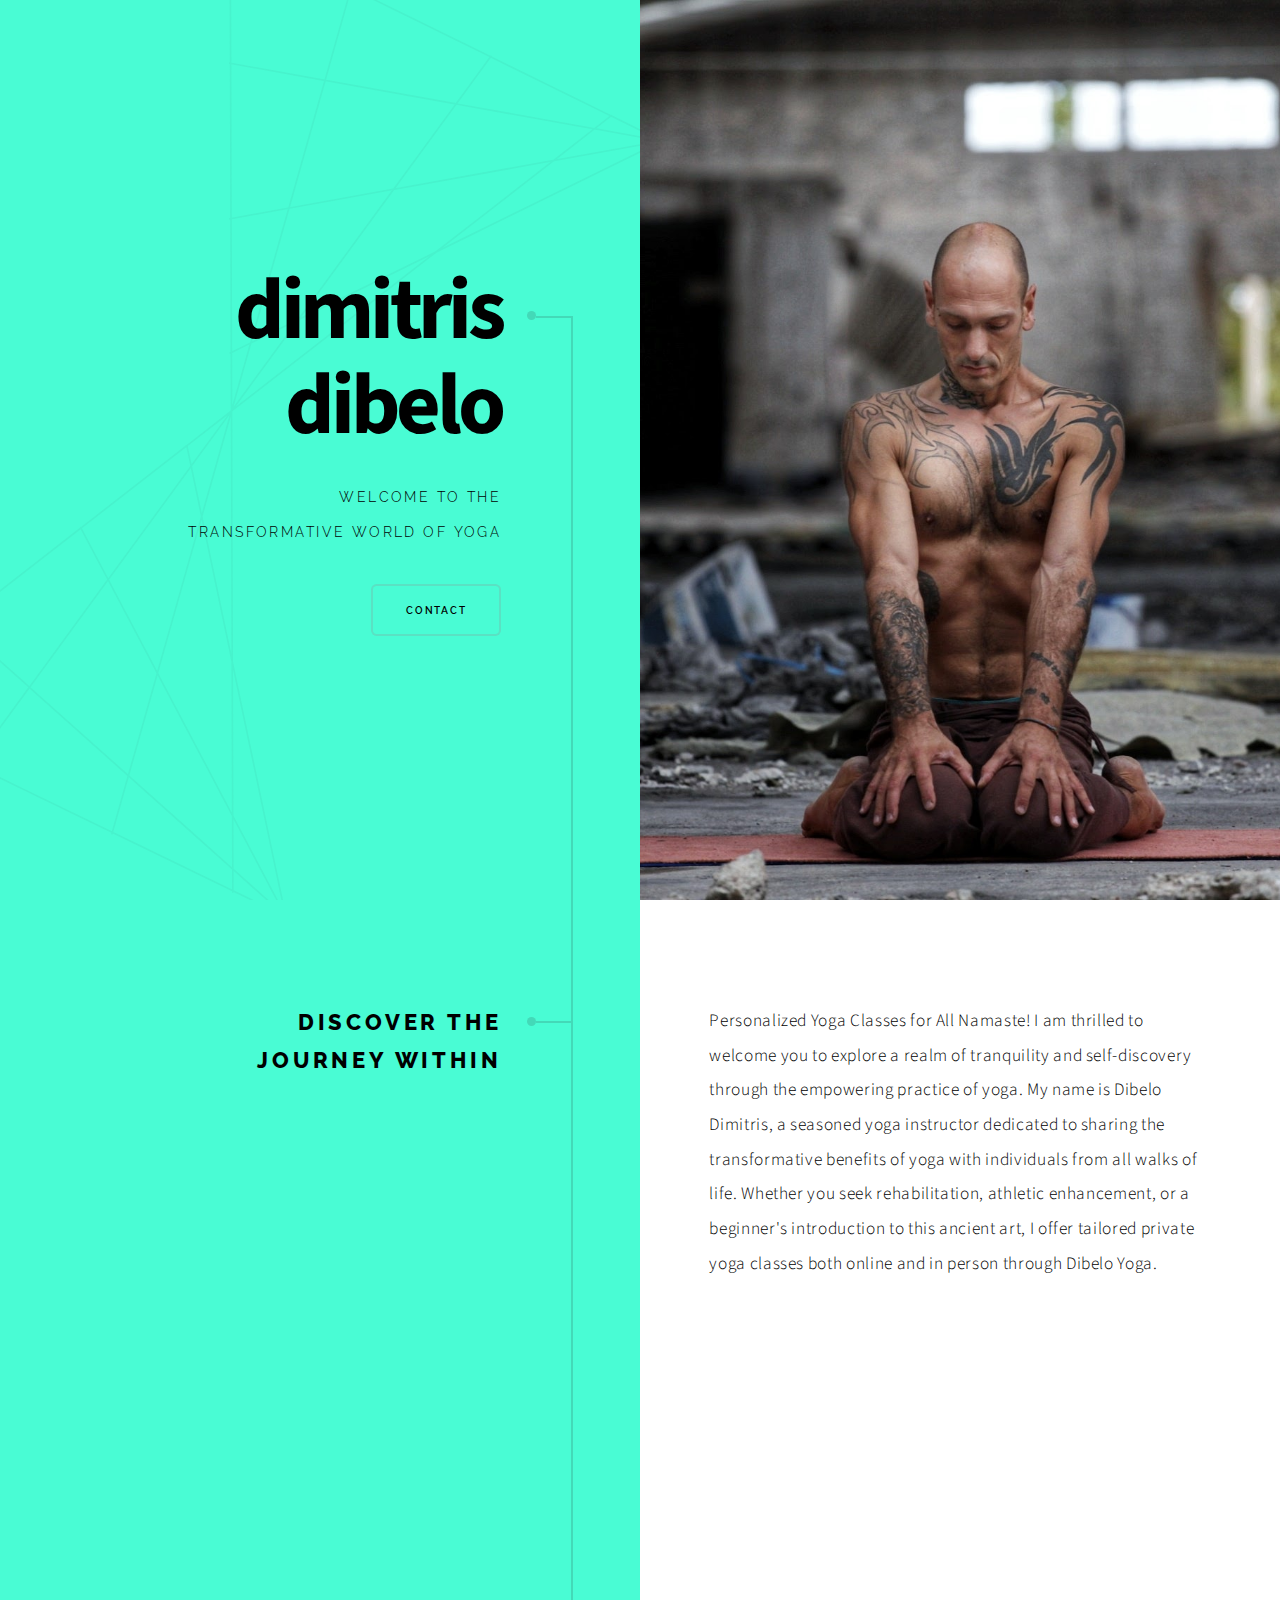
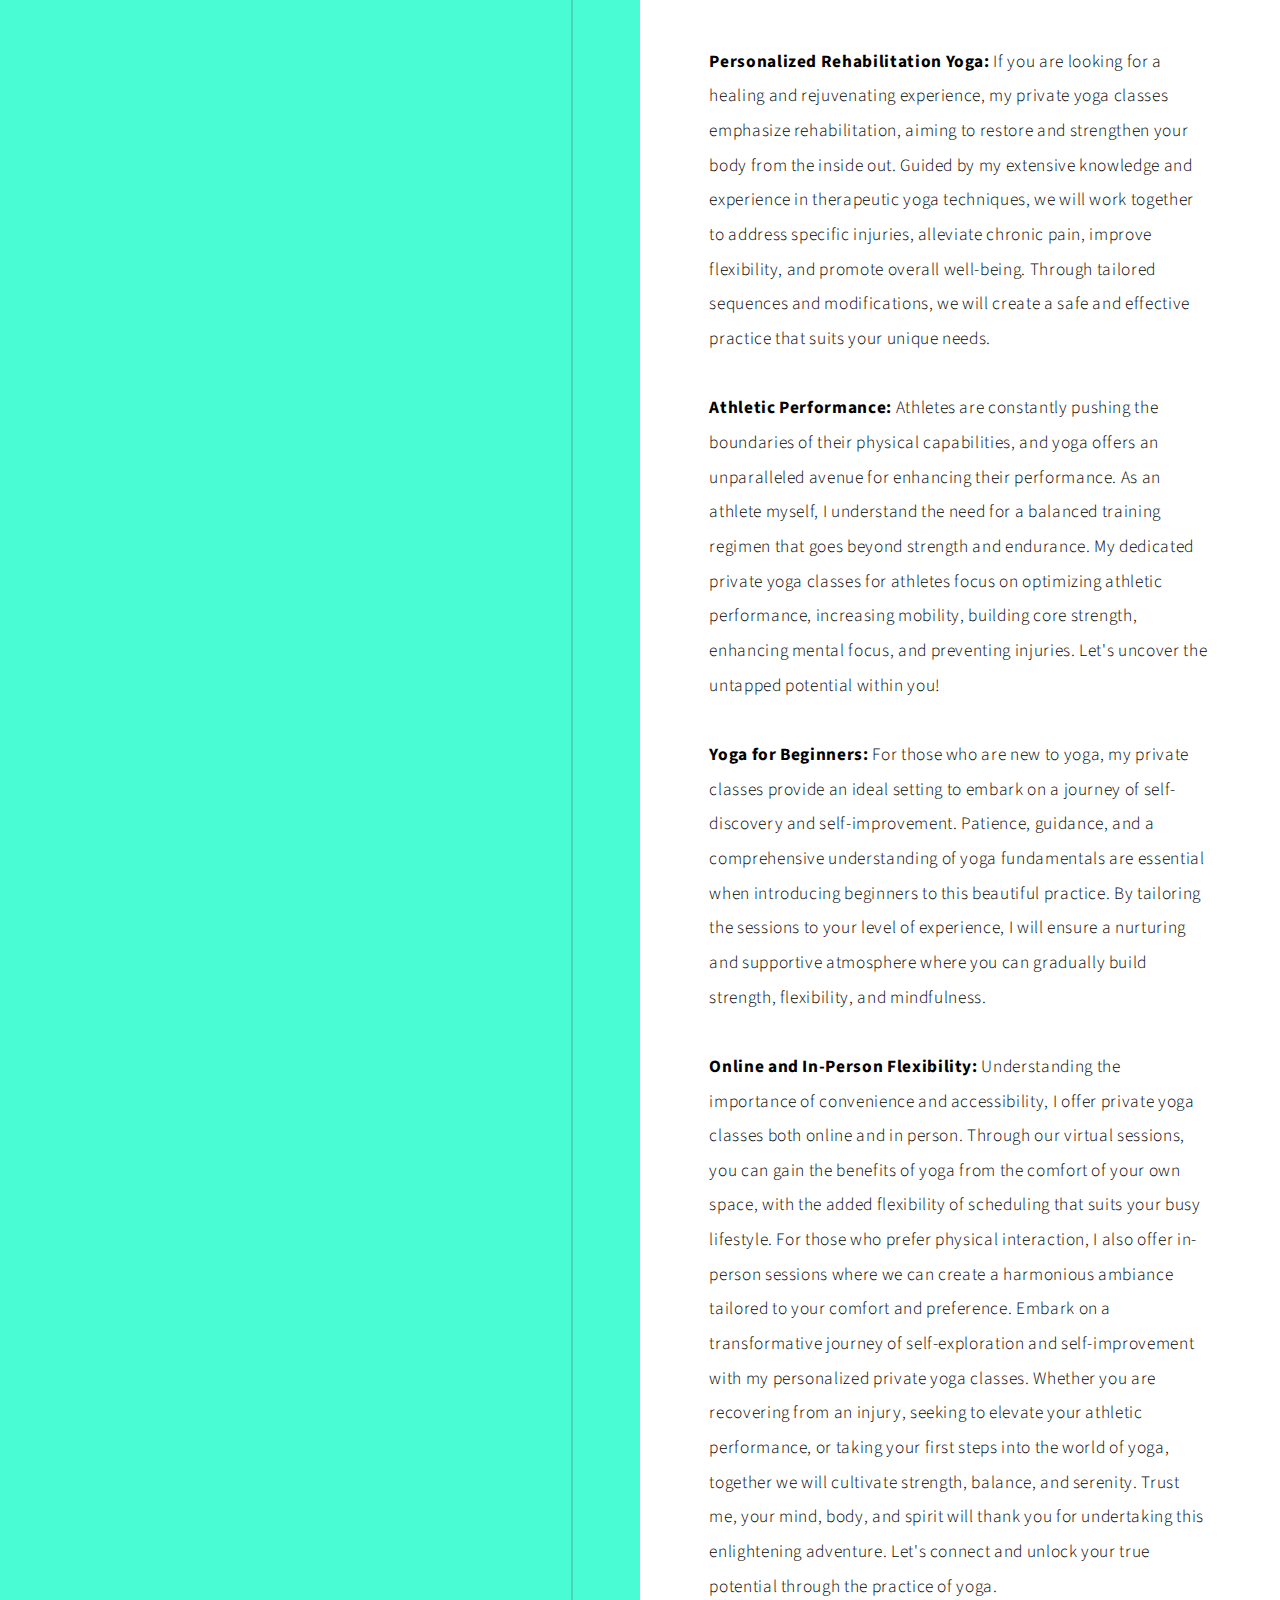
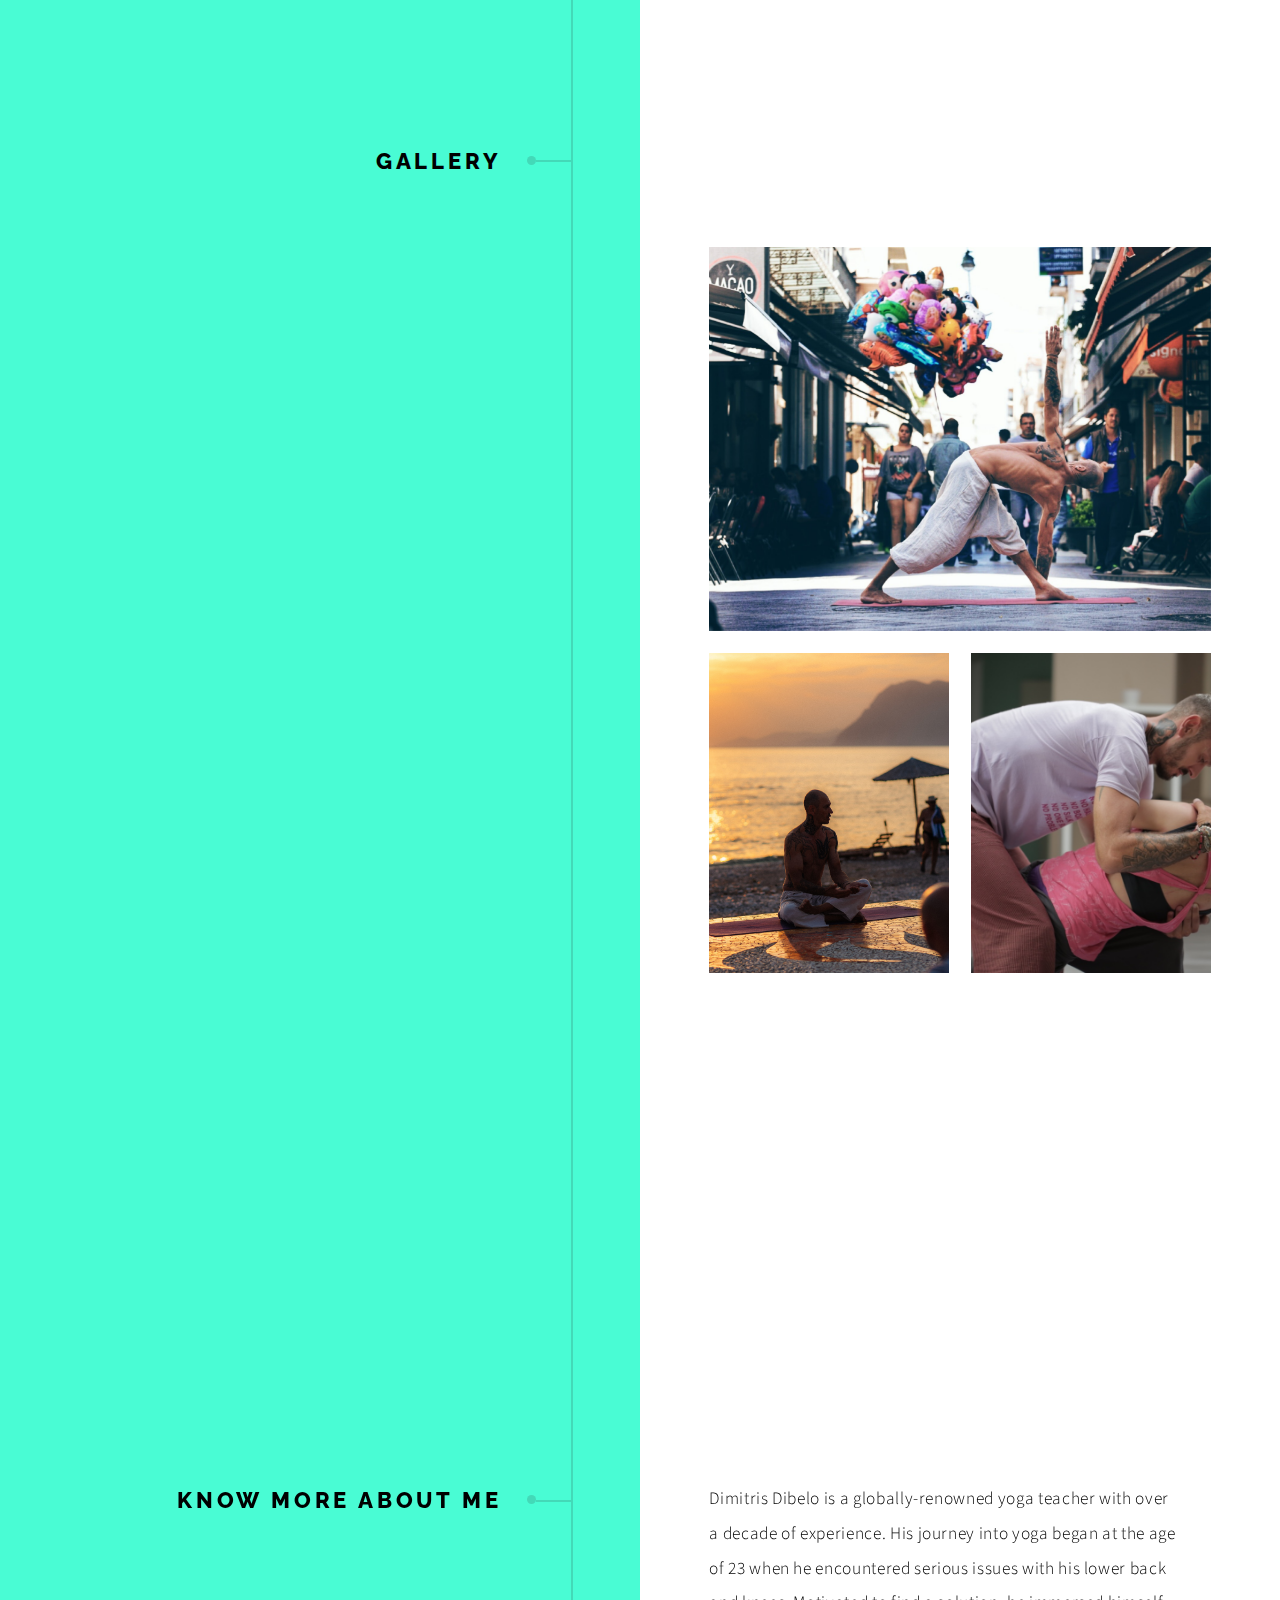
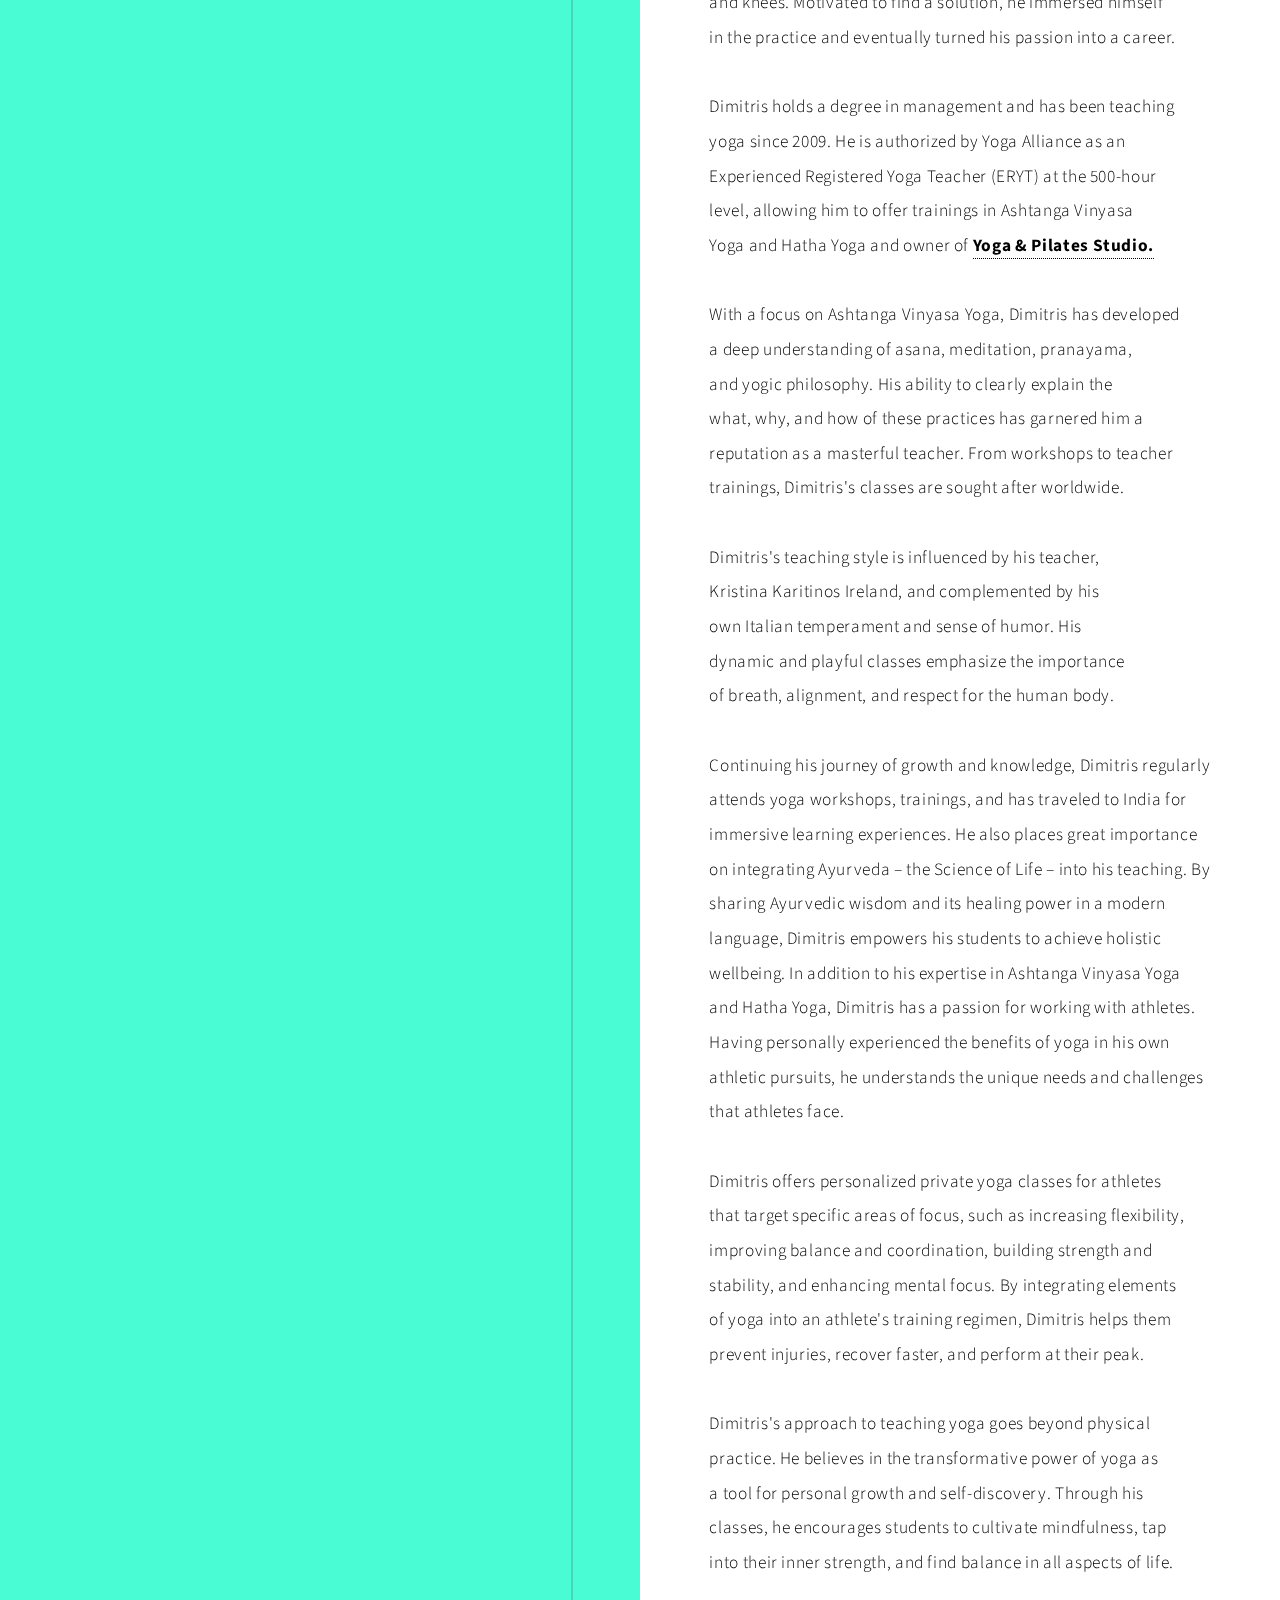
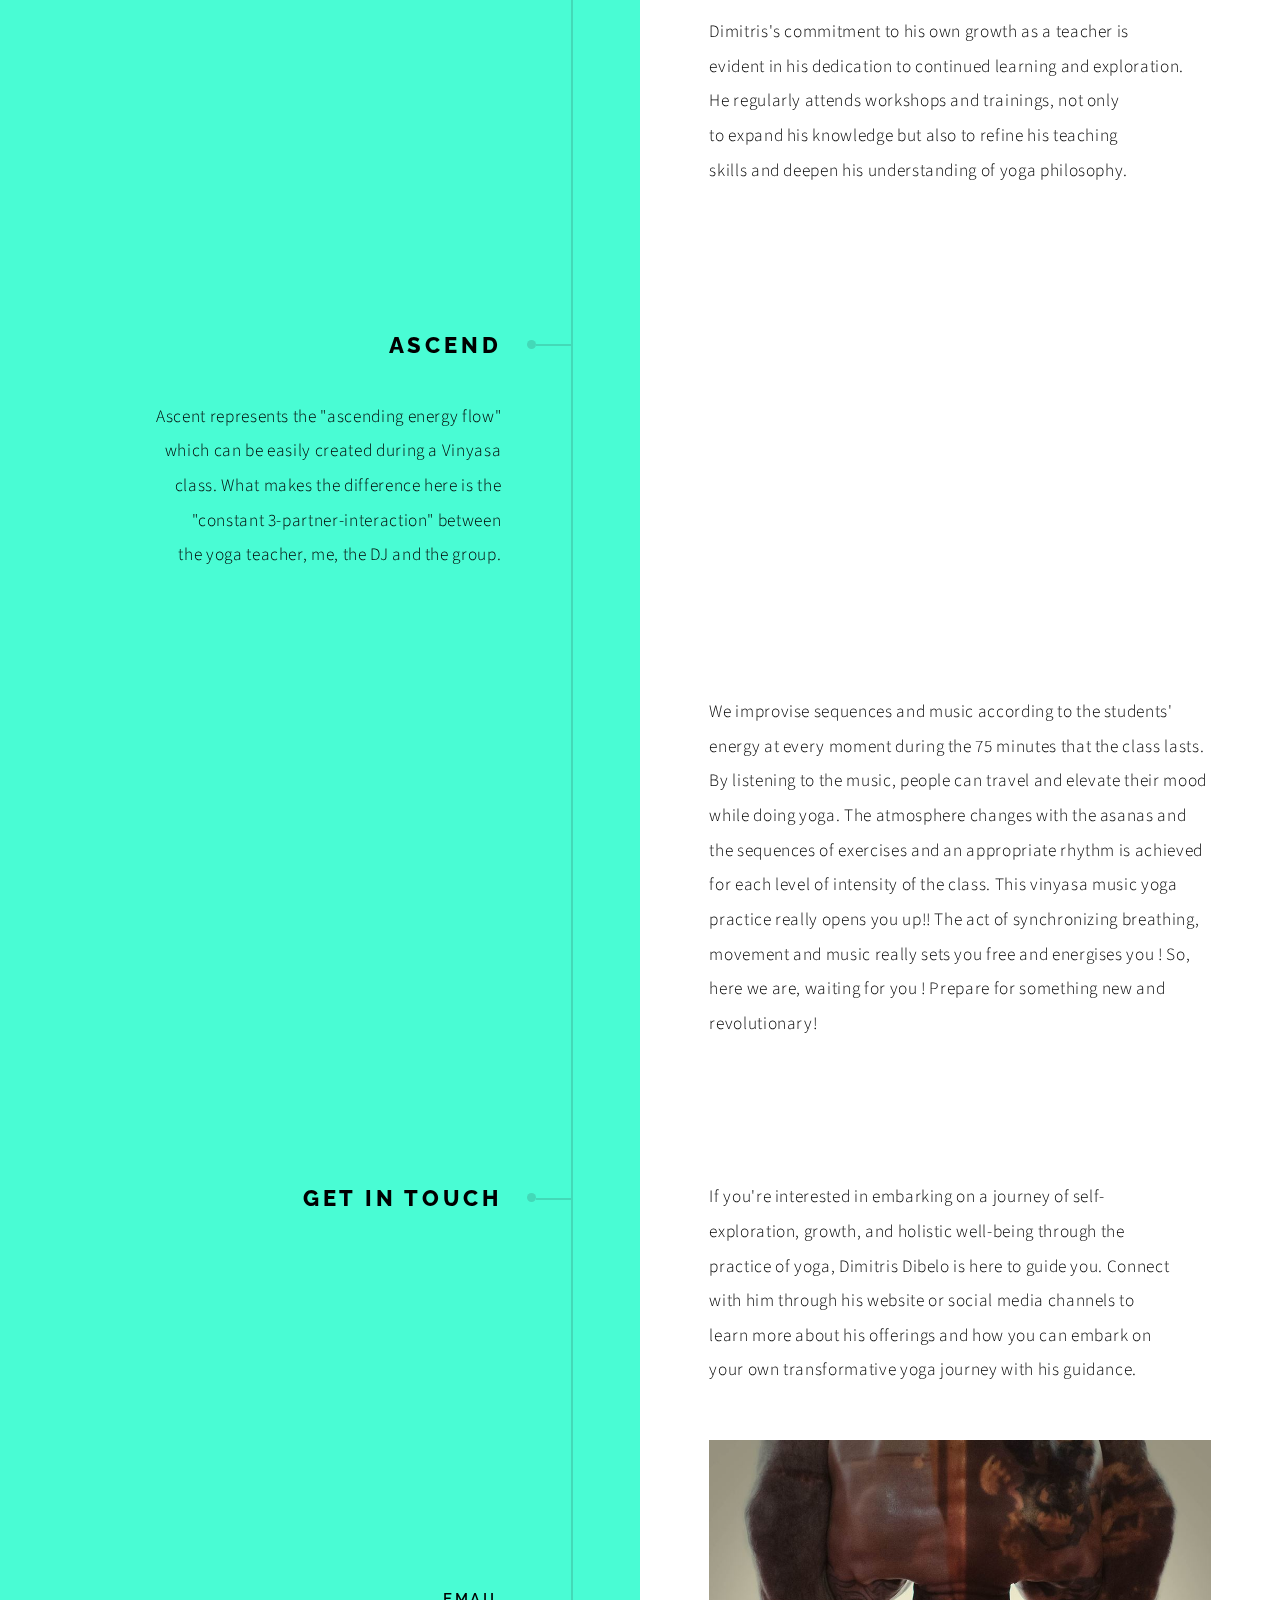
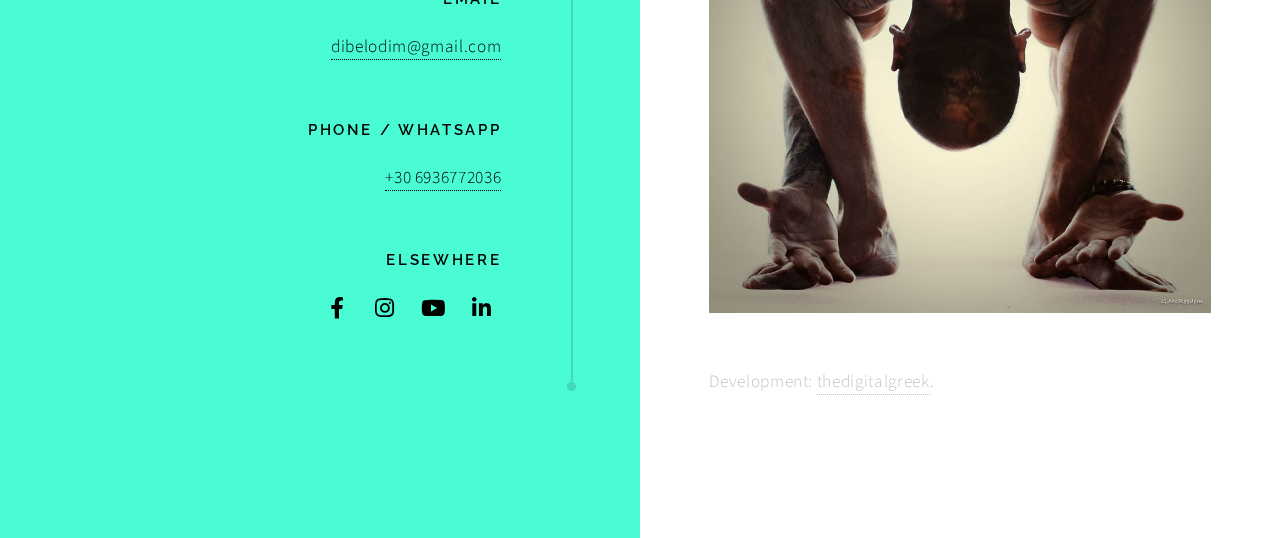
==== commit 32422b84: "Add link to contact section" ====
--- a/index.html
+++ b/index.html
@@ -24,9 +24,10 @@
           <p>Welcome to the transformative world of Yoga</p>
           <ul class="actions">
             <li>
-              <a href="#first" class="arrow scrolly"
+              <a href="#contact" class="button">Contact</a>
+              <!-- <a href="#first" class="arrow scrolly"
                 ><span class="label">Next</span></a
-              >
+              > -->
             </li>
           </ul>
         </header>
@@ -153,7 +154,7 @@
       </section>
 
       <!-- Section -->
-      <section class="ascend">
+      <section>
         <header>
           <h2>Know more about me</h2>
         </header>
@@ -229,7 +230,7 @@
       </section>
 
       <!-- Section -->
-      <section class="ascend">
+      <section id="ascend" class="ascend">
         <header>
           <h2>Ascend</h2>
           <p>
@@ -266,7 +267,7 @@
       </section>
 
       <!-- Section -->
-      <section>
+      <section id="contact">
         <header>
           <h2>Get in touch</h2>
         </header>
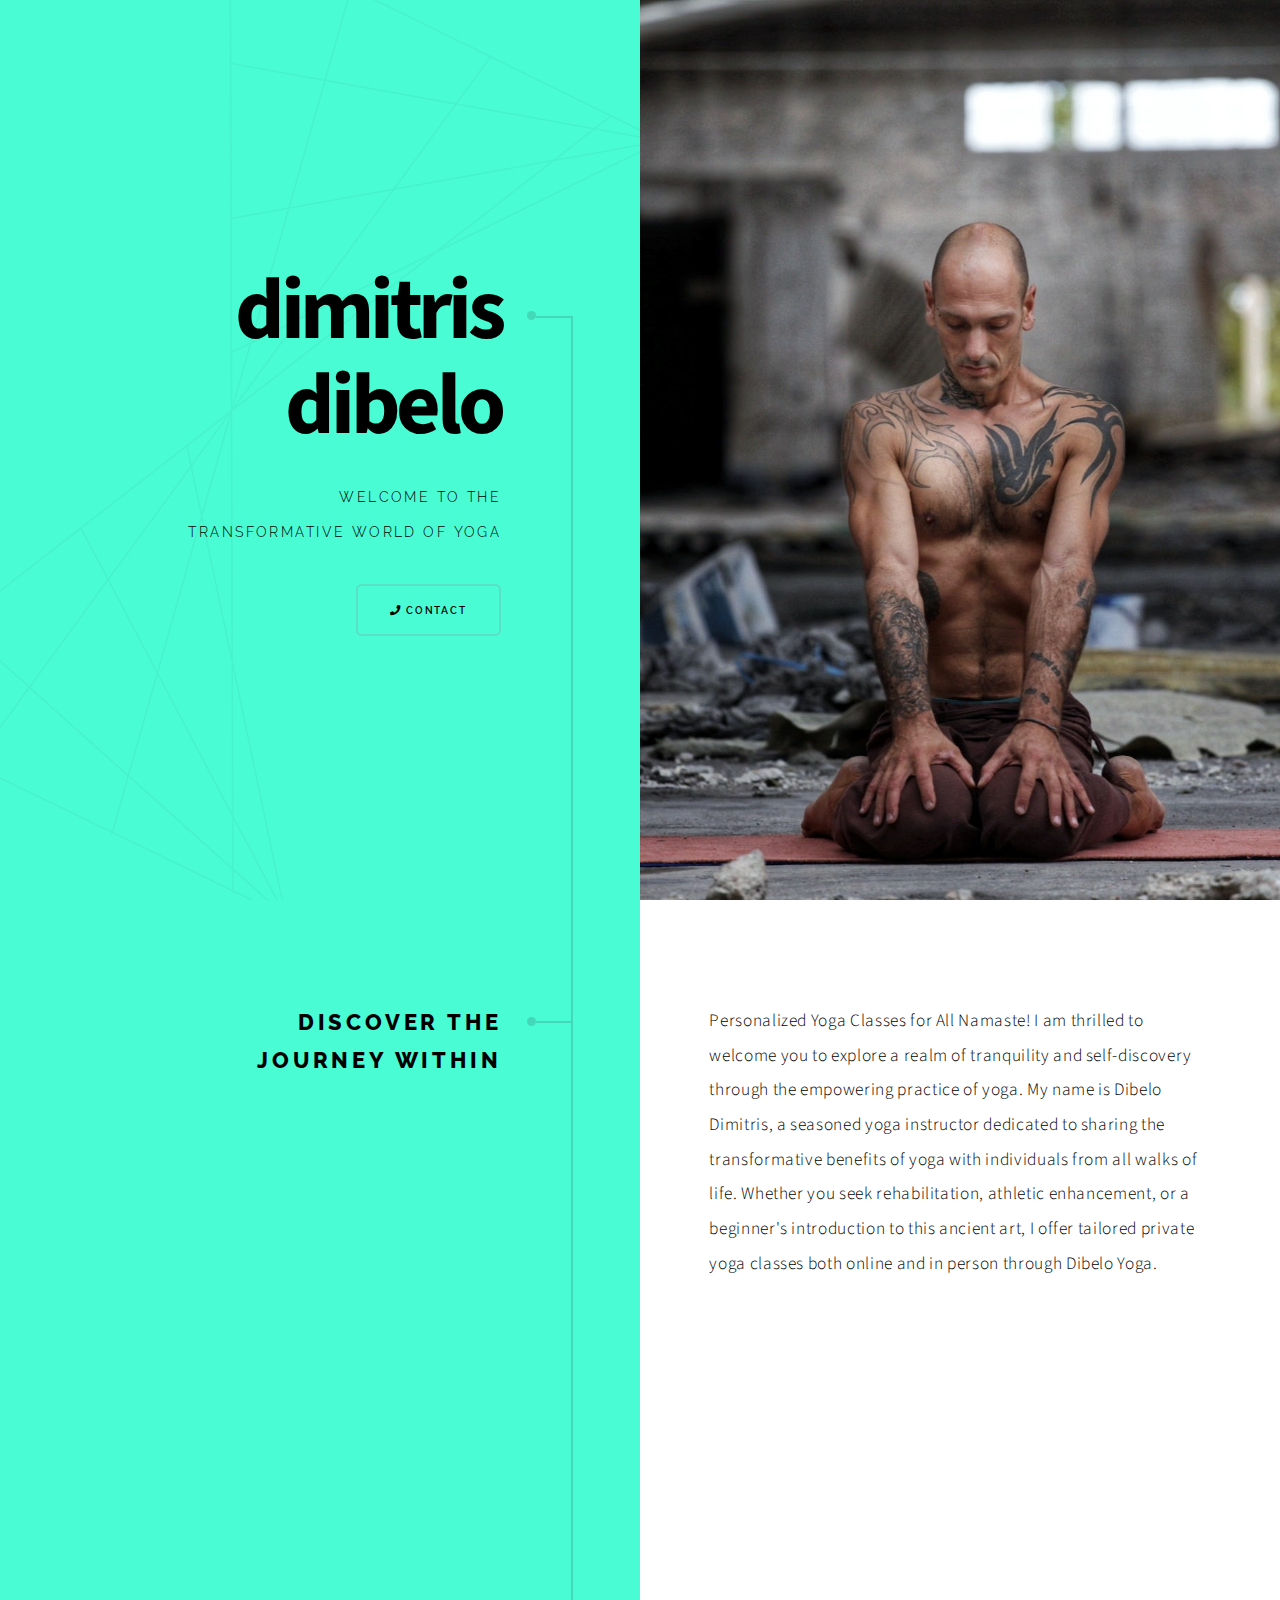
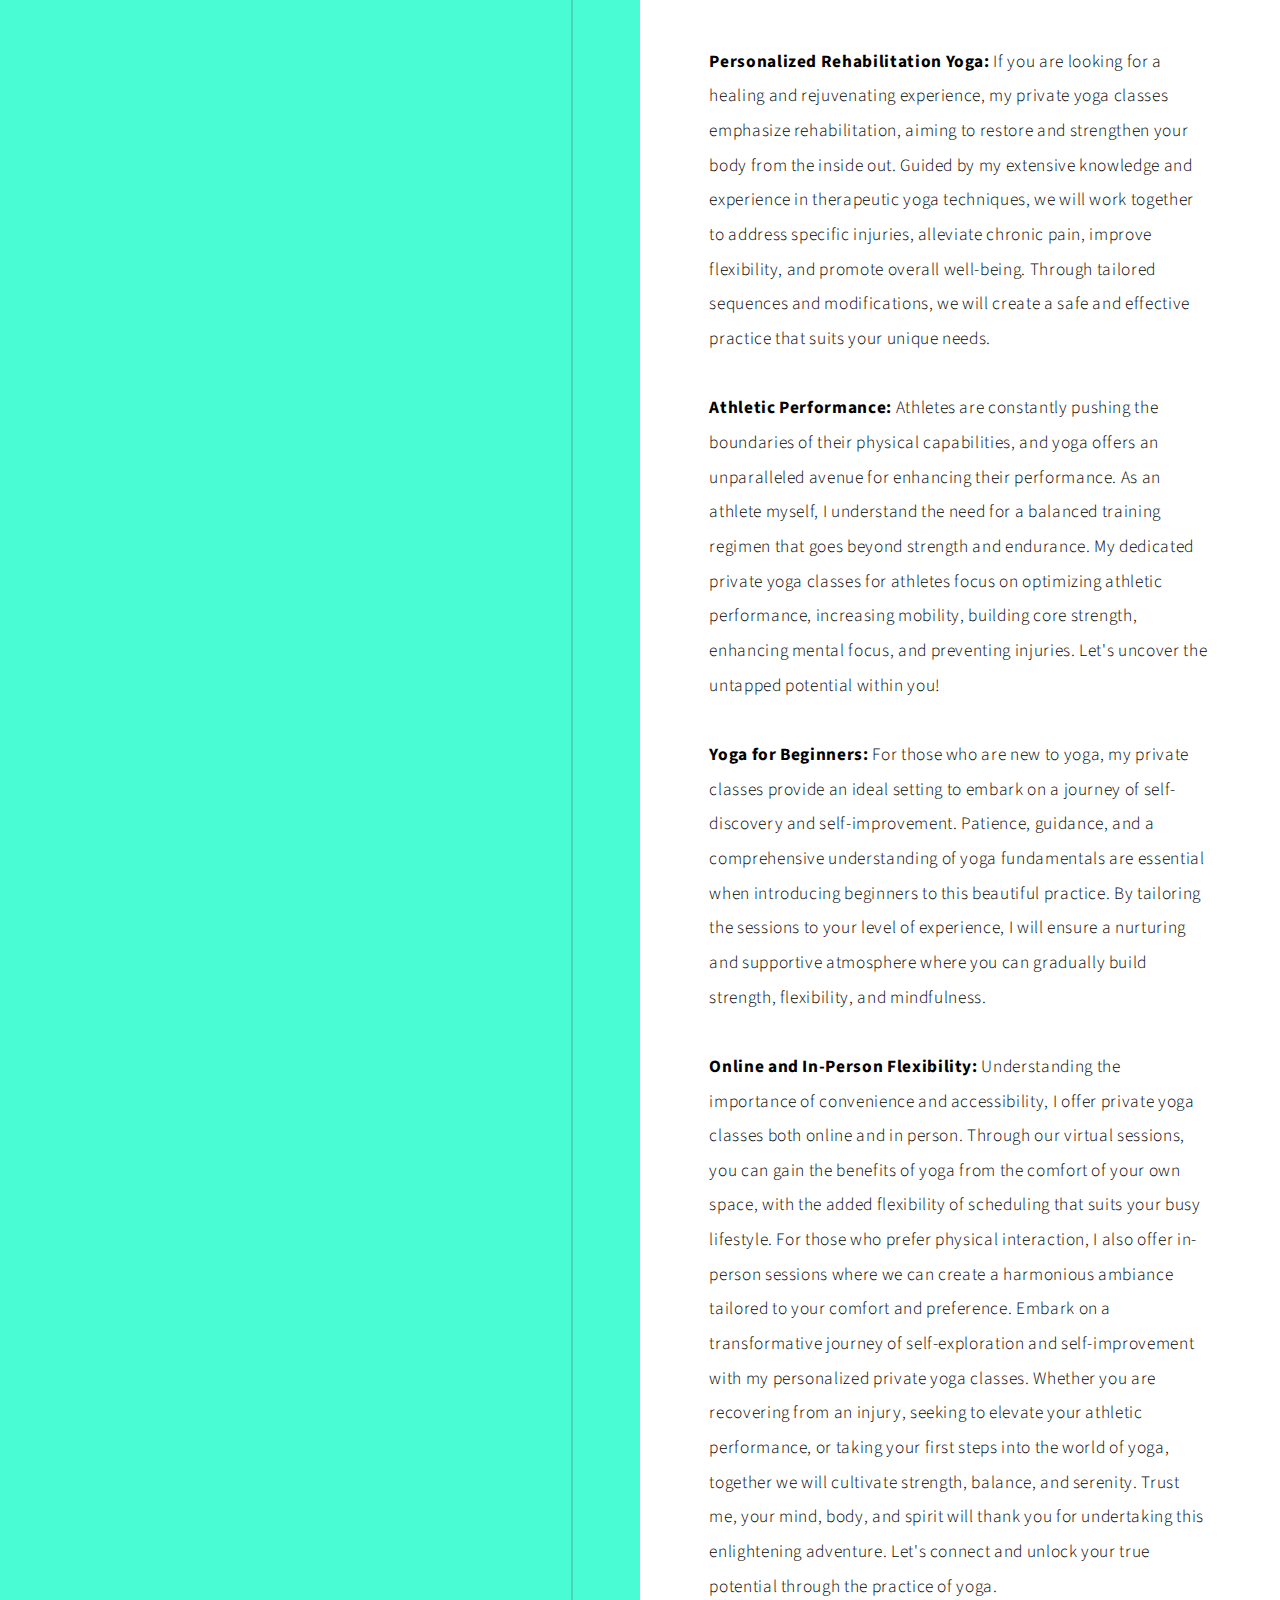
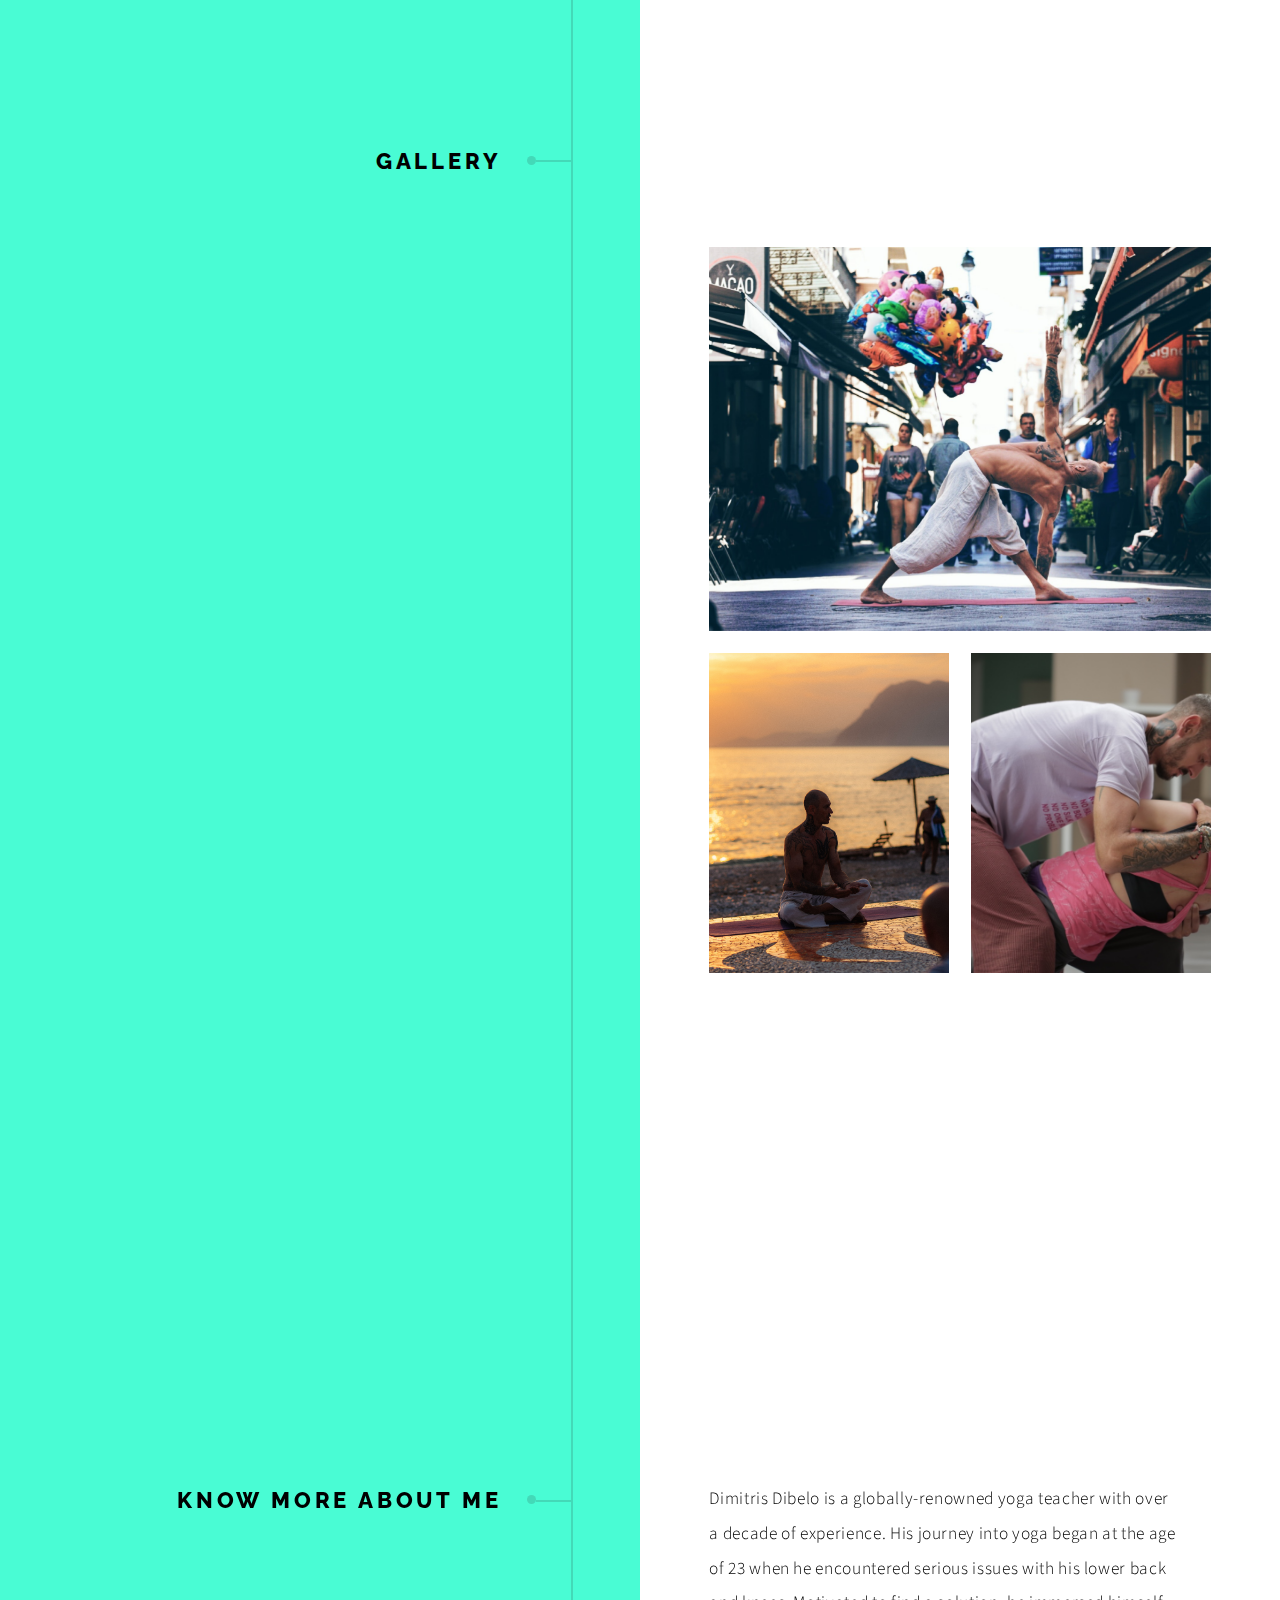
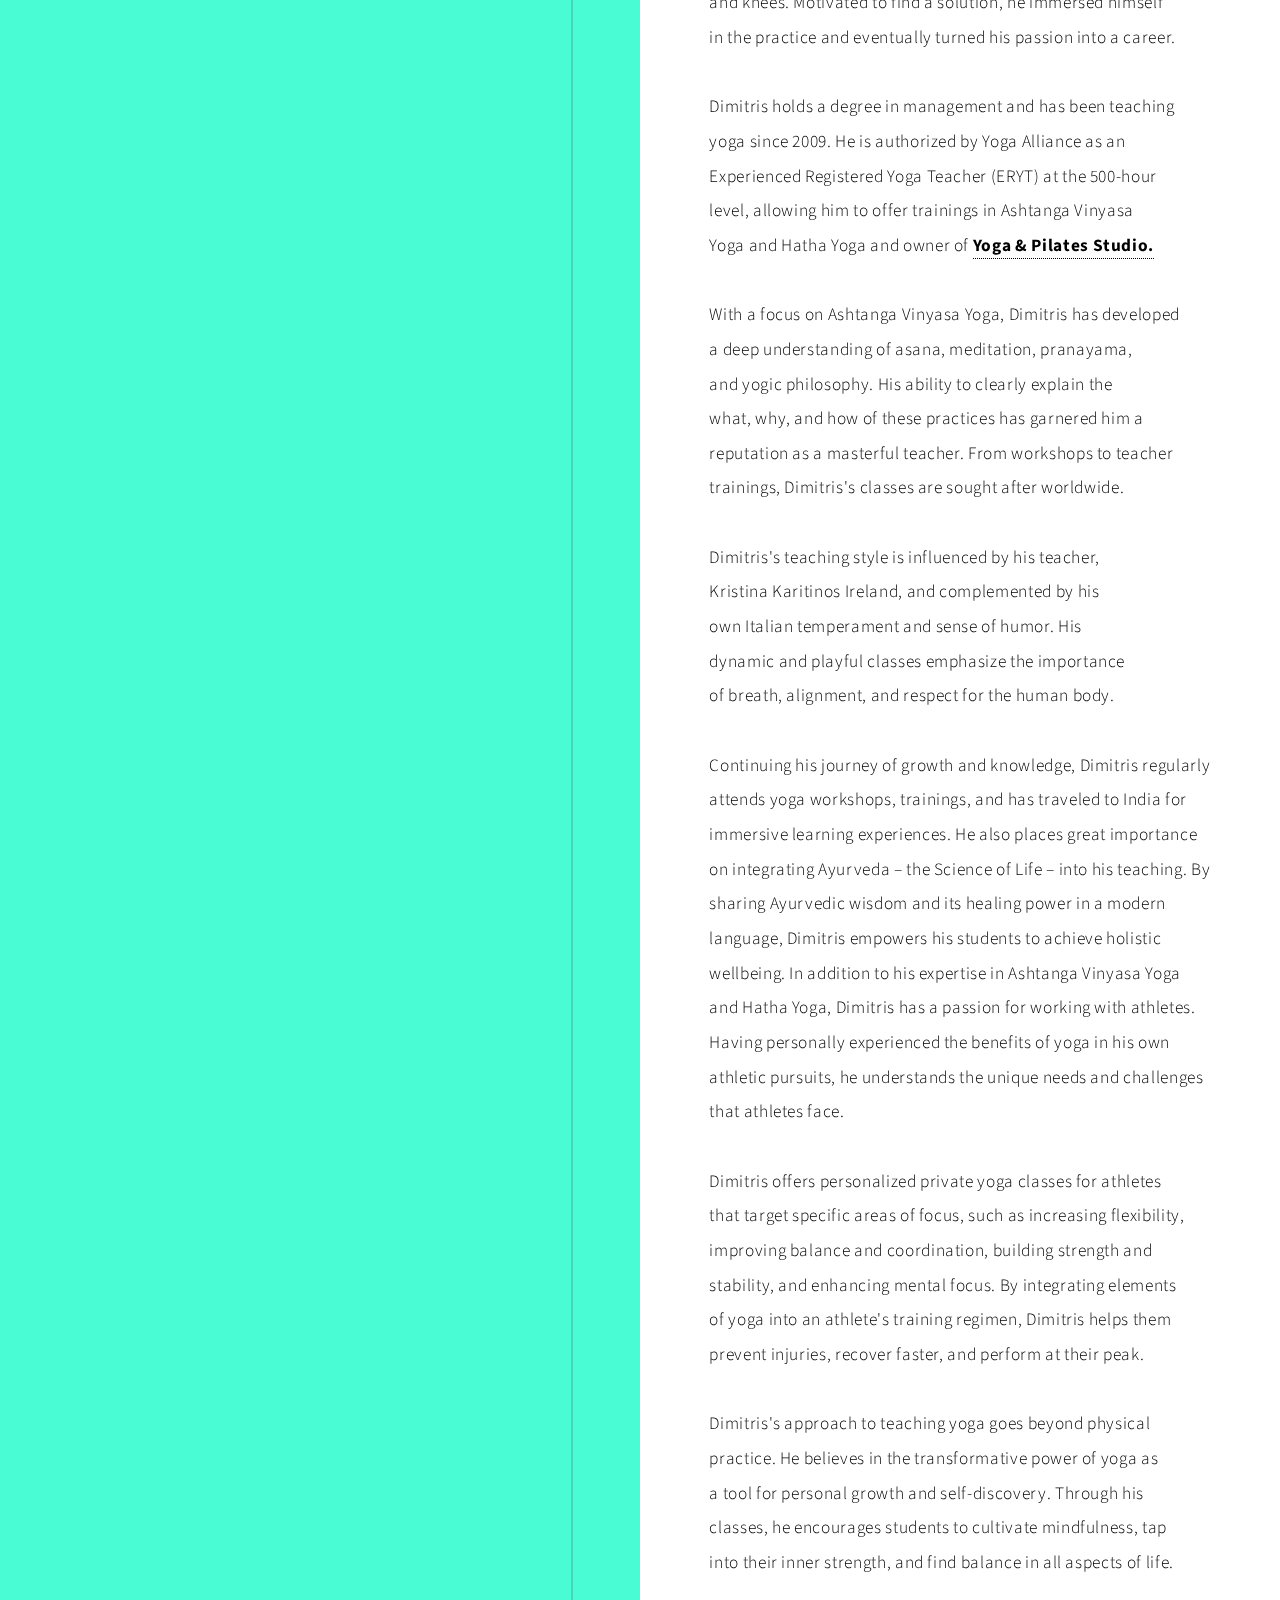
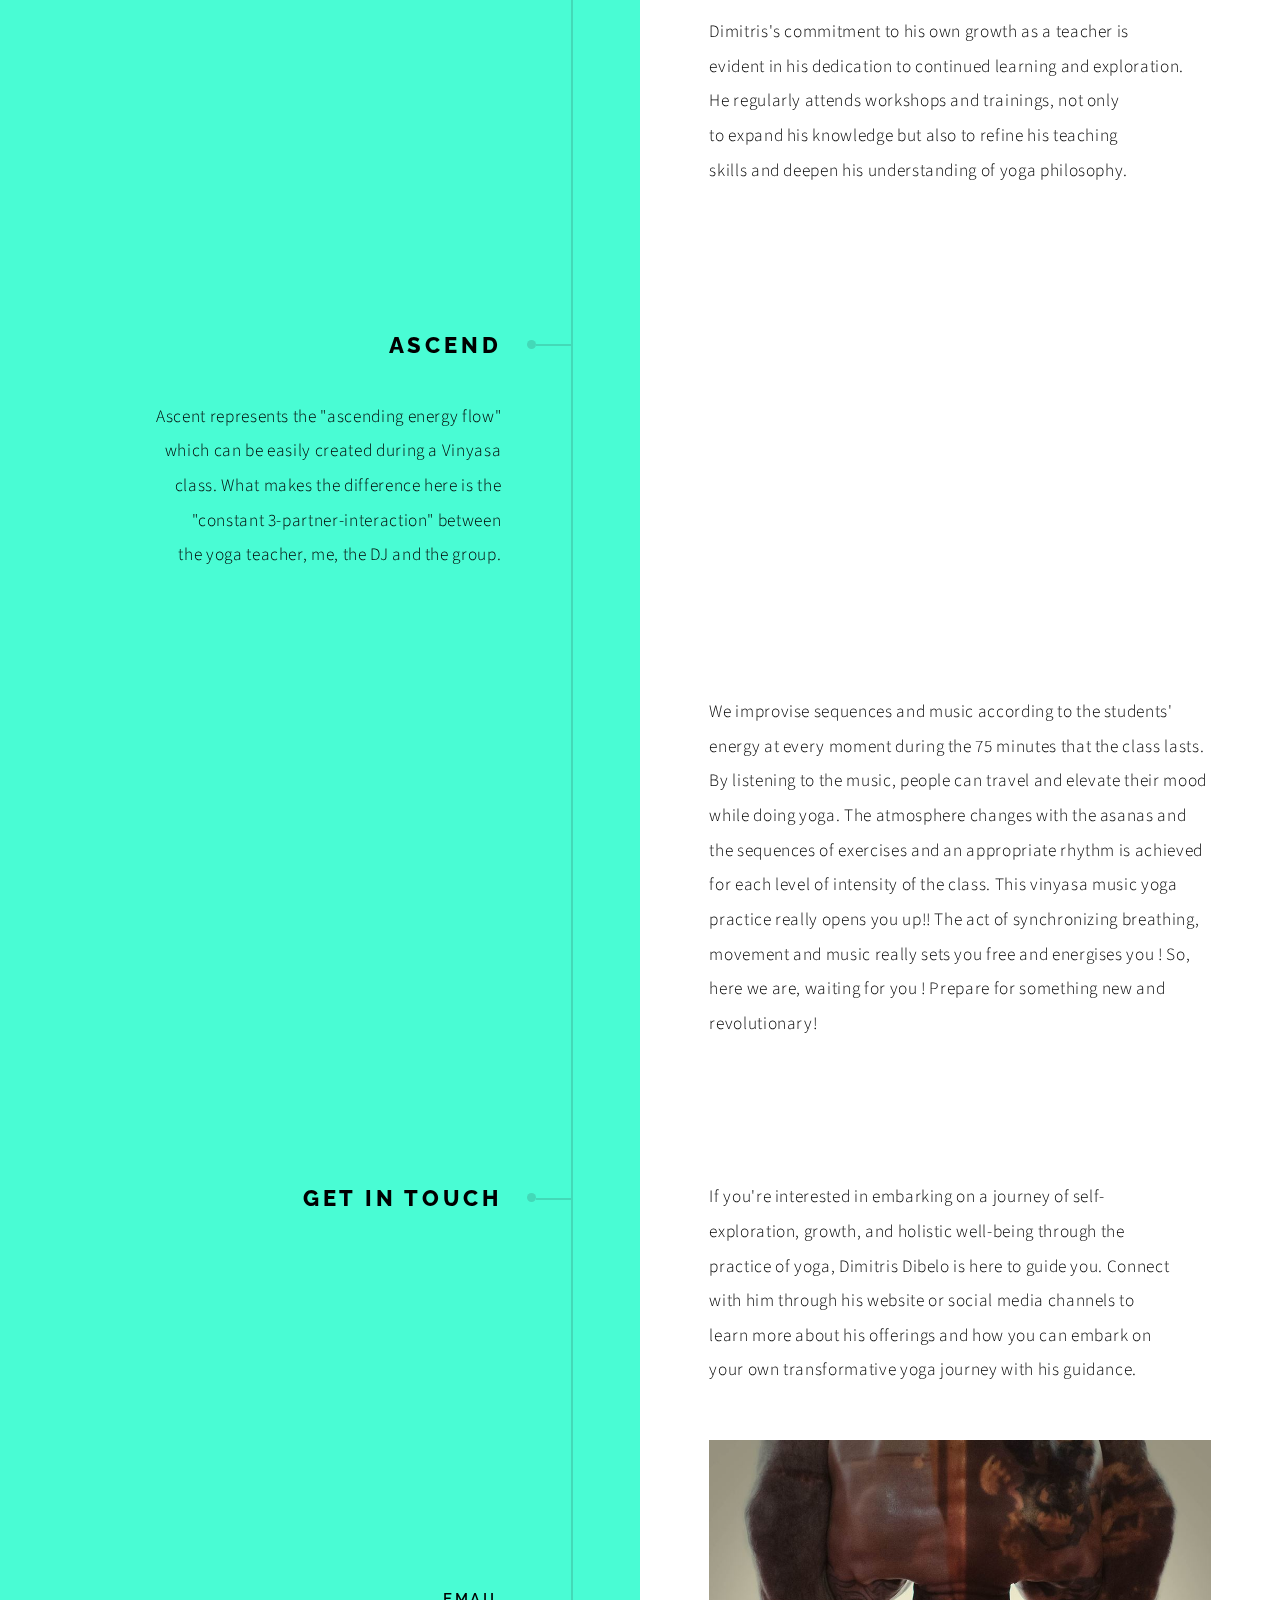
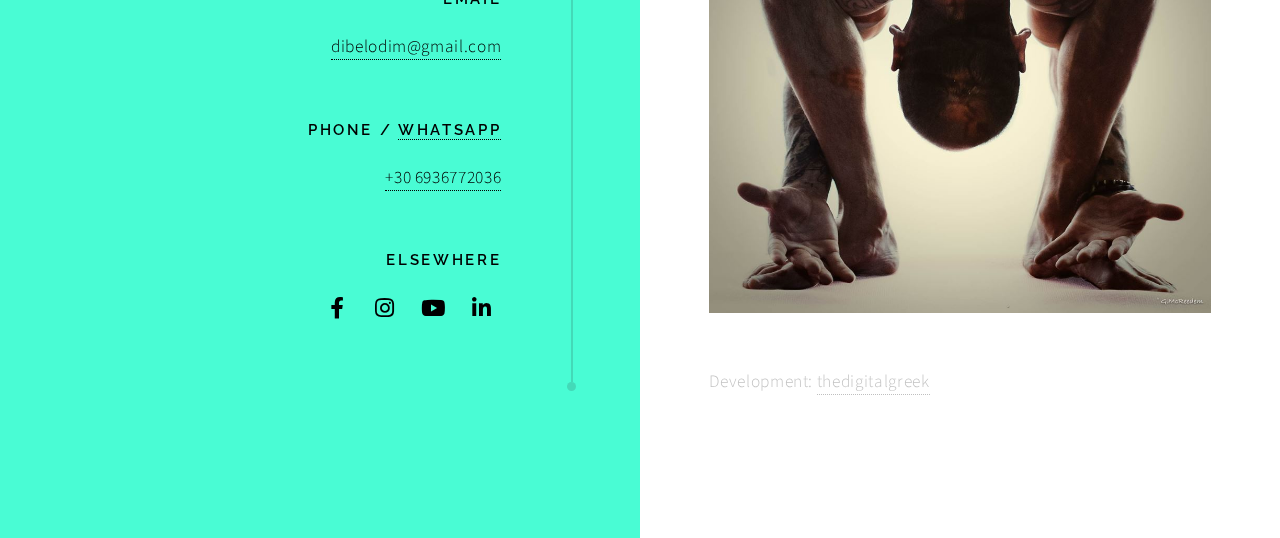
==== commit 4b46550a: "Add whatsapp link" ====
--- a/index.html
+++ b/index.html
@@ -24,7 +24,10 @@
           <p>Welcome to the transformative world of Yoga</p>
           <ul class="actions">
             <li>
-              <a href="#contact" class="button">Contact</a>
+              <a href="#contact" class="button">
+                <span class="icon solid fa-phone"></span>
+                Contact
+              </a>
               <!-- <a href="#first" class="arrow scrolly"
                 ><span class="label">Next</span></a
               > -->
@@ -294,7 +297,10 @@
               <a href="mailto:dibelodim@gmail.com">dibelodim@gmail.com</a>
             </li>
             <li>
-              <h3>Phone / Whatsapp</h3>
+              <h3>
+                Phone /
+                <a href="https://wa.me/00306936772036">Whatsapp</a>
+              </h3>
               <a href="tel:00306936772036">+30 6936772036</a>
             </li>
             <li>
@@ -304,6 +310,7 @@
                   <a
                     href="https://www.facebook.com/dibeloyoga"
                     class="icon brands fa-facebook-f"
+                    target="_blank"
                     ><span class="label">Facebook</span></a
                   >
                 </li>
@@ -311,6 +318,7 @@
                   <a
                     href="https://instagram.com/dimitris_dibelo"
                     class="icon brands fa-instagram"
+                    target="_blank"
                     ><span class="label">Instagram</span></a
                   >
                 </li>
@@ -318,6 +326,7 @@
                   <a
                     href="https://www.youtube.com/user/jdibelo"
                     class="icon brands fa-youtube"
+                    target="_blank"
                     ><span class="label">YouTube</span></a
                   >
                 </li>
@@ -325,6 +334,7 @@
                   <a
                     href="https://www.linkedin.com/in/dimitris-dibelo-447880b0"
                     class="icon brands fa-linkedin-in"
+                    target="_blank"
                     ><span class="label">LinkedIn</span></a
                   >
                 </li>
@@ -337,9 +347,12 @@
       <!-- Copyright -->
       <div class="copyright">
         Development:
-        <a href="https://thedigitalgreek.com" title="Web developer in Berlin"
+        <a
+          href="https://thedigitalgreek.com"
+          title="Web developer in Berlin"
+          target="_blank"
           >thedigitalgreek</a
-        >.
+        >
       </div>
     </div>
 
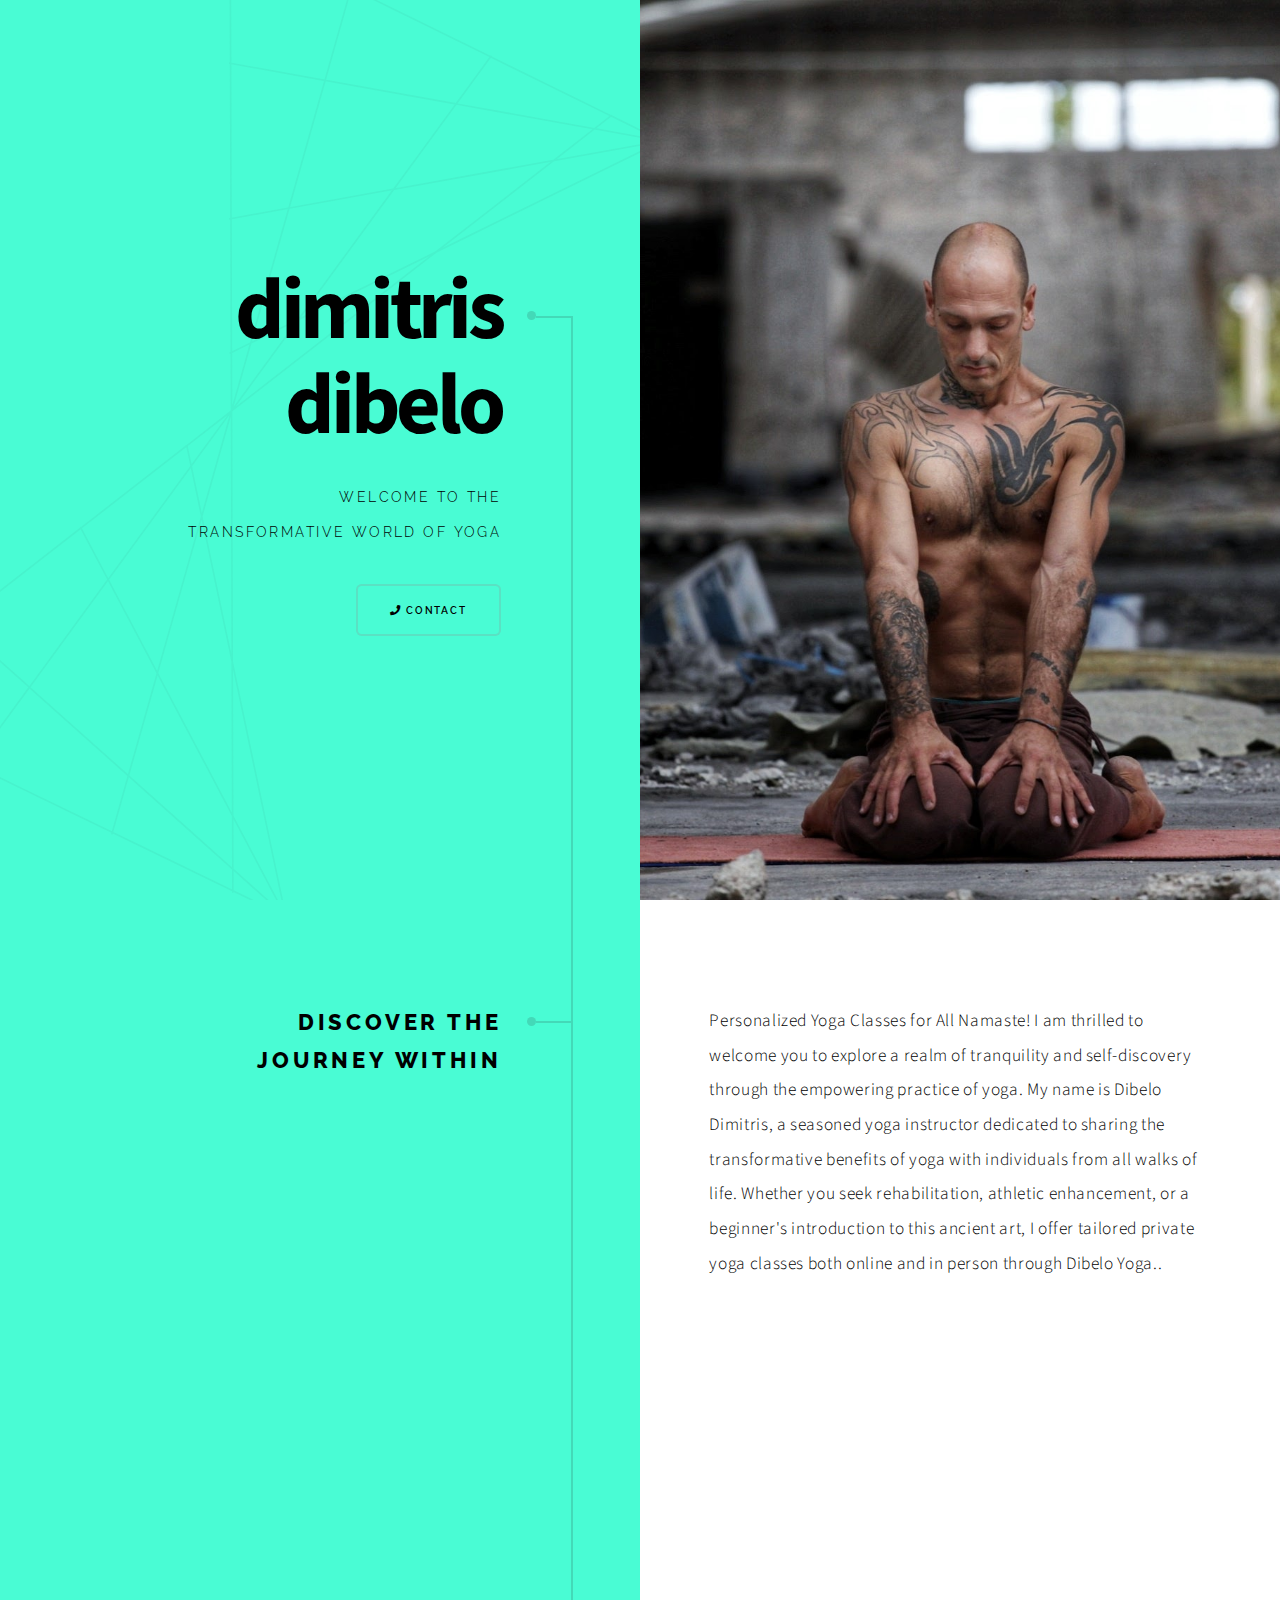
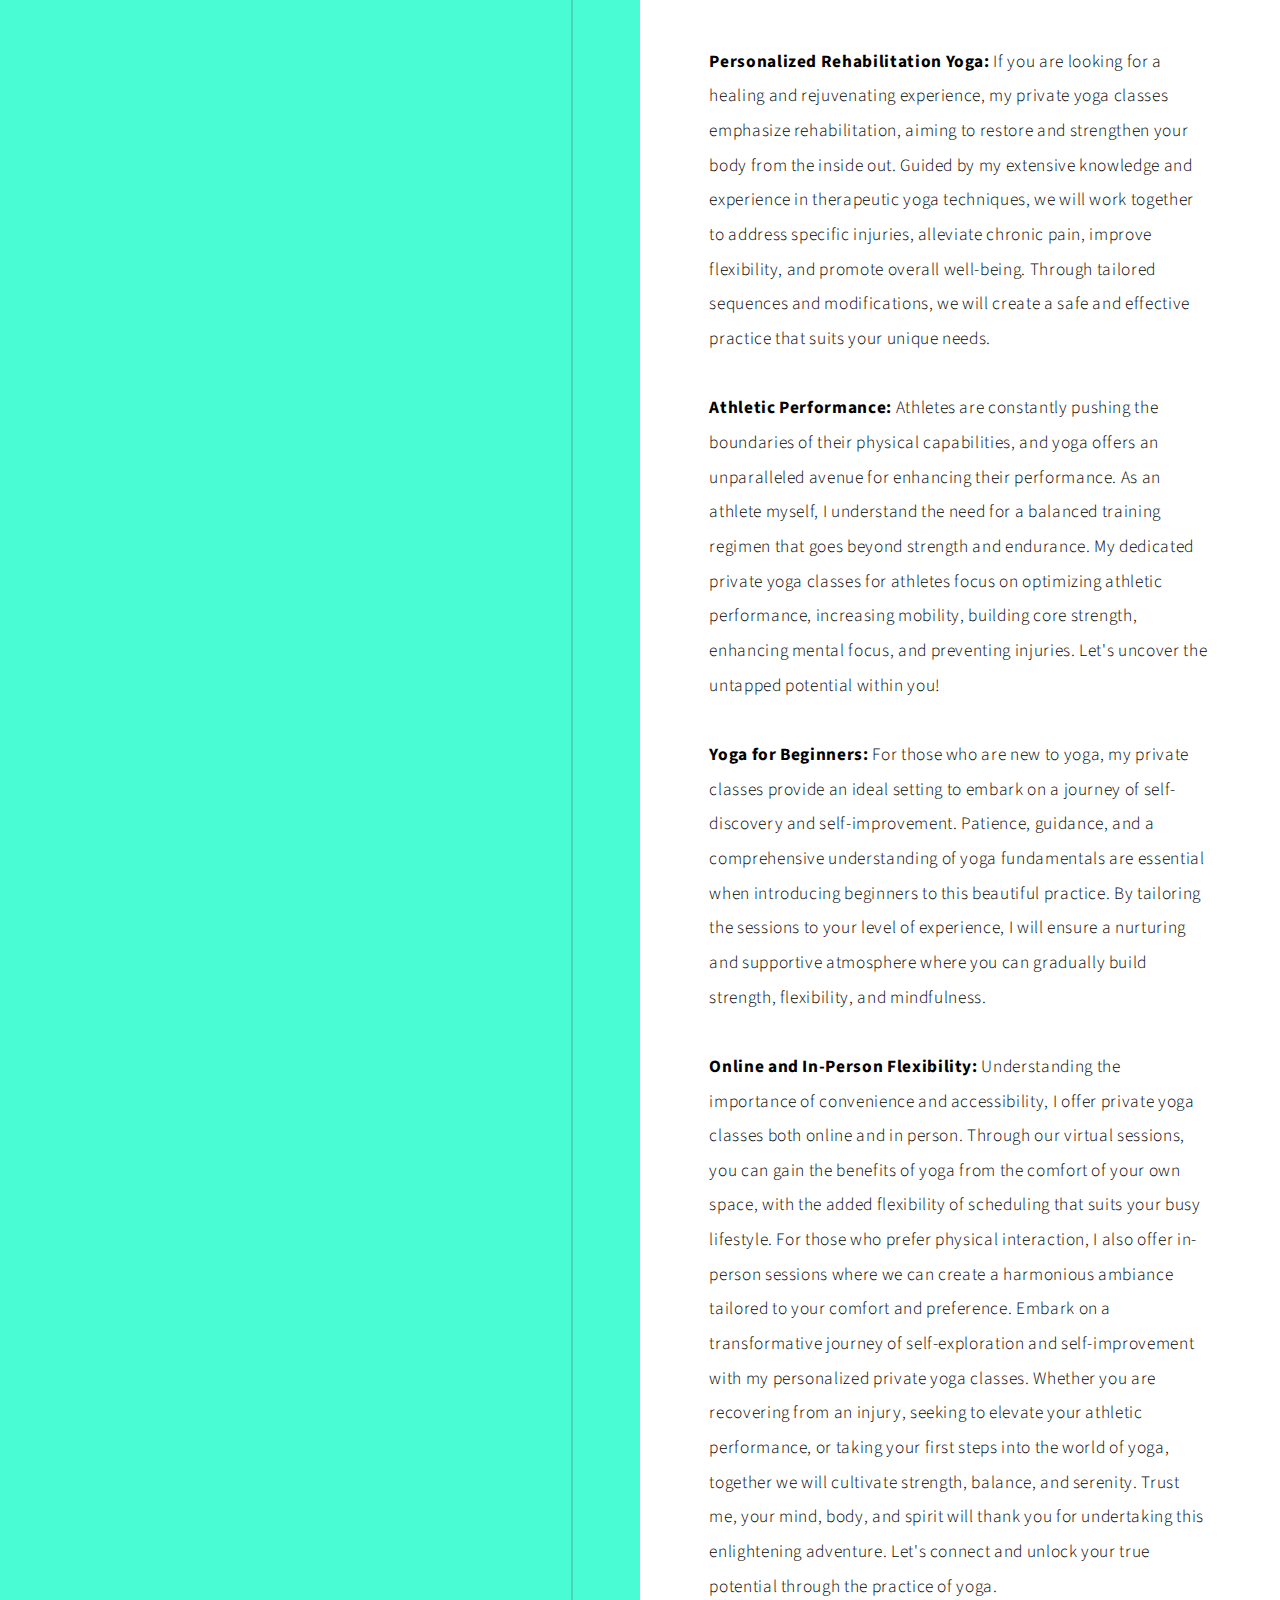
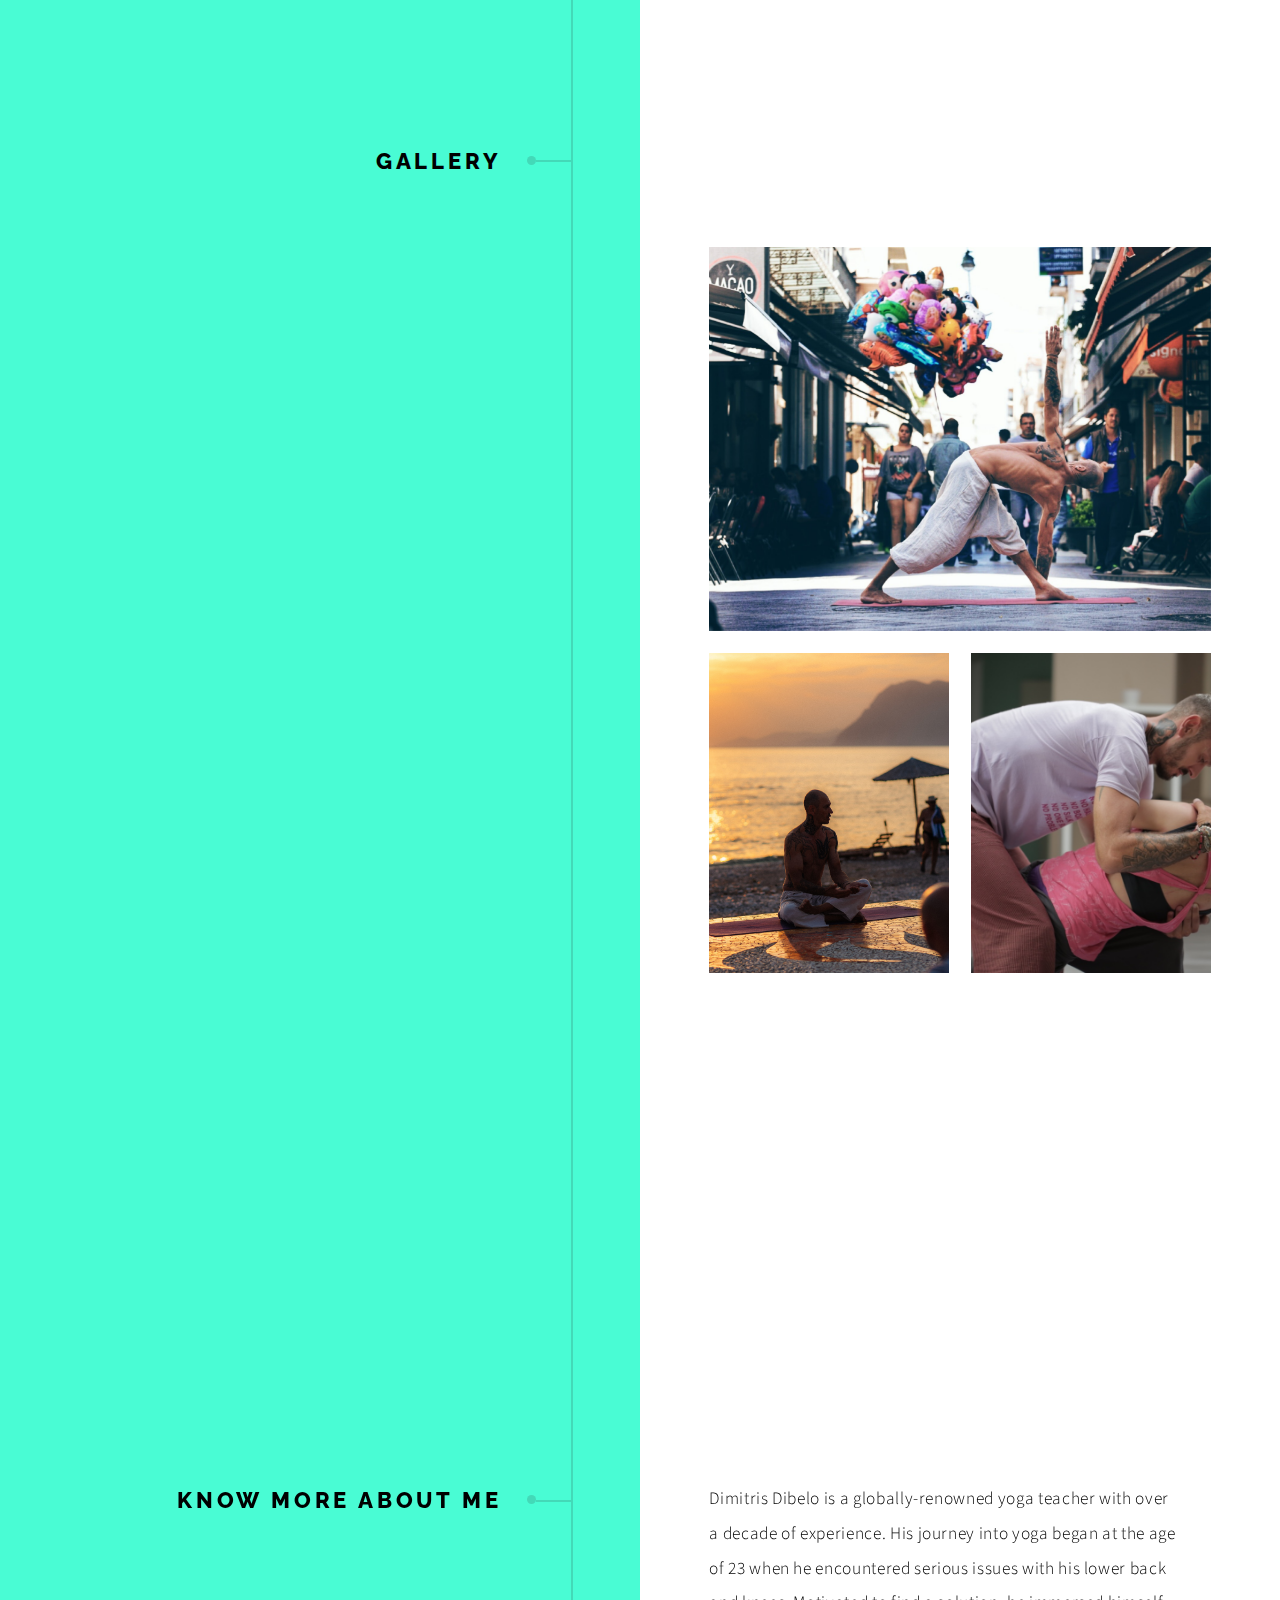
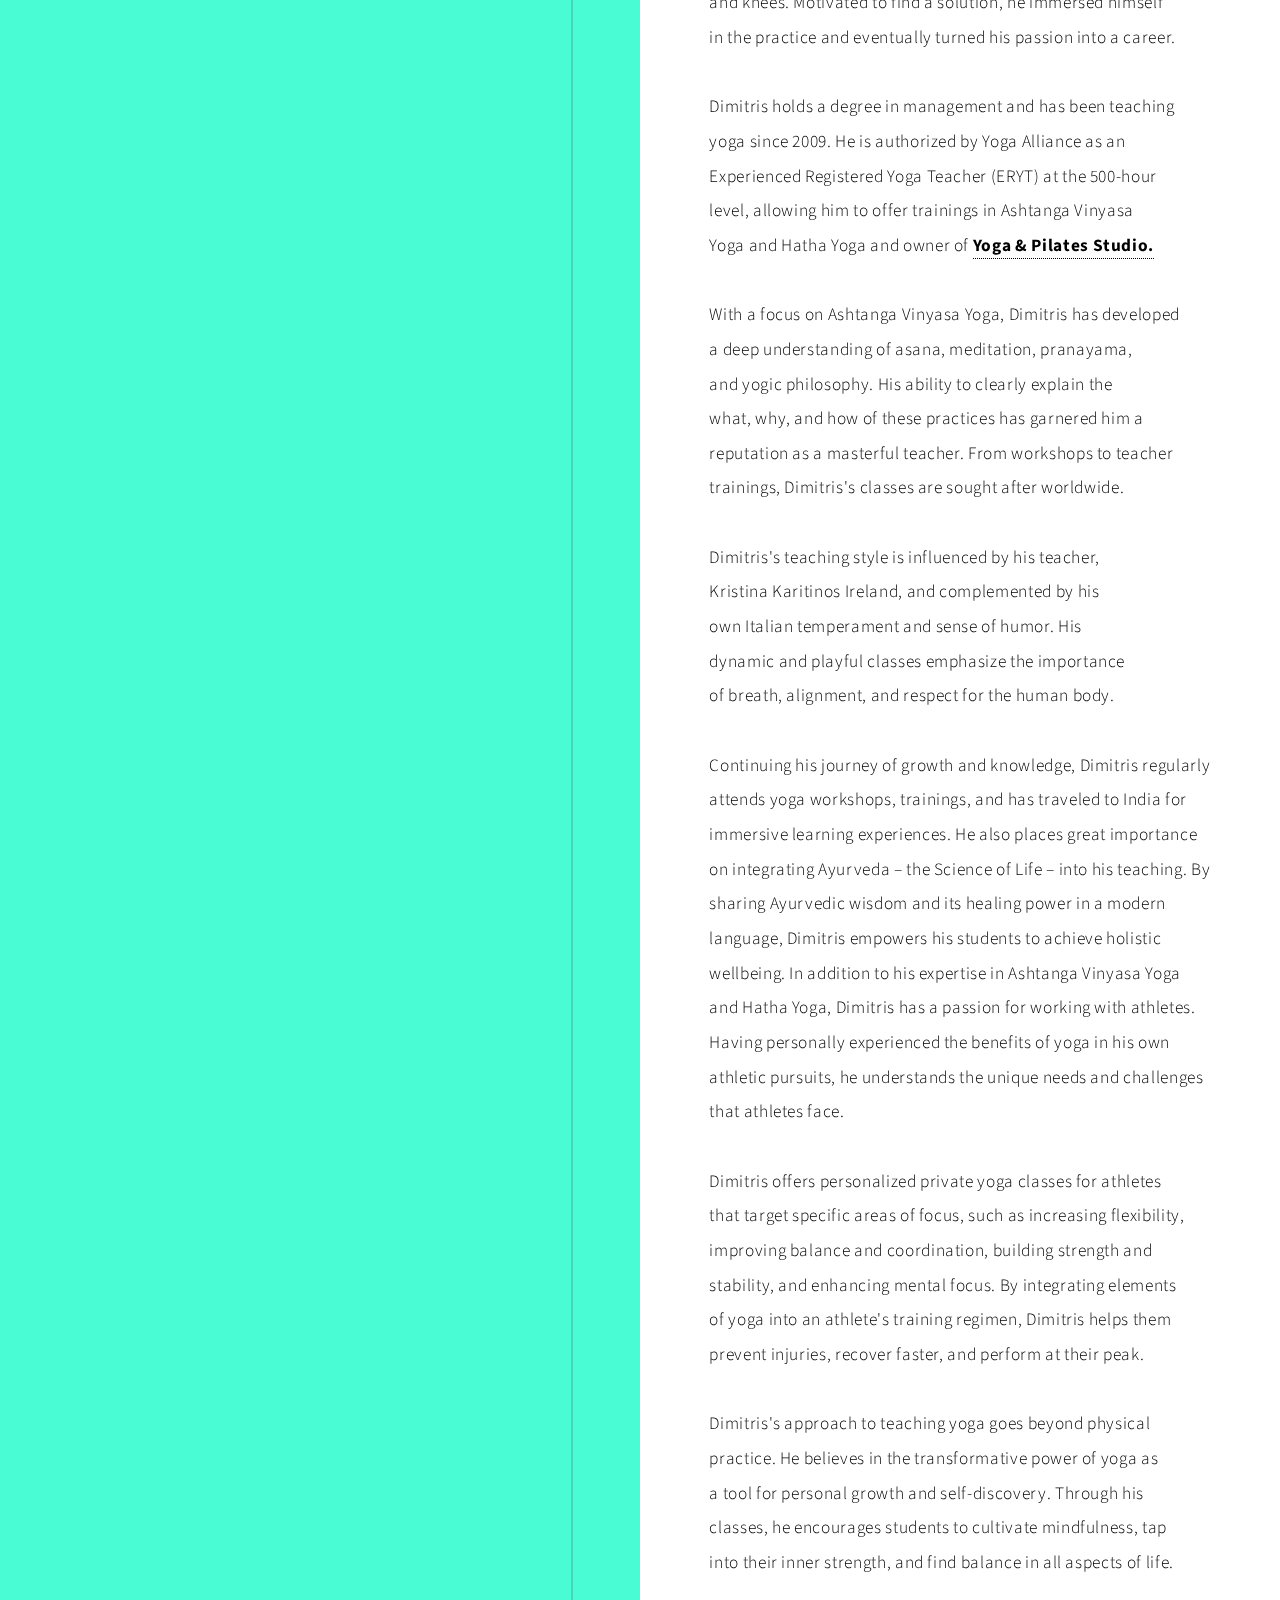
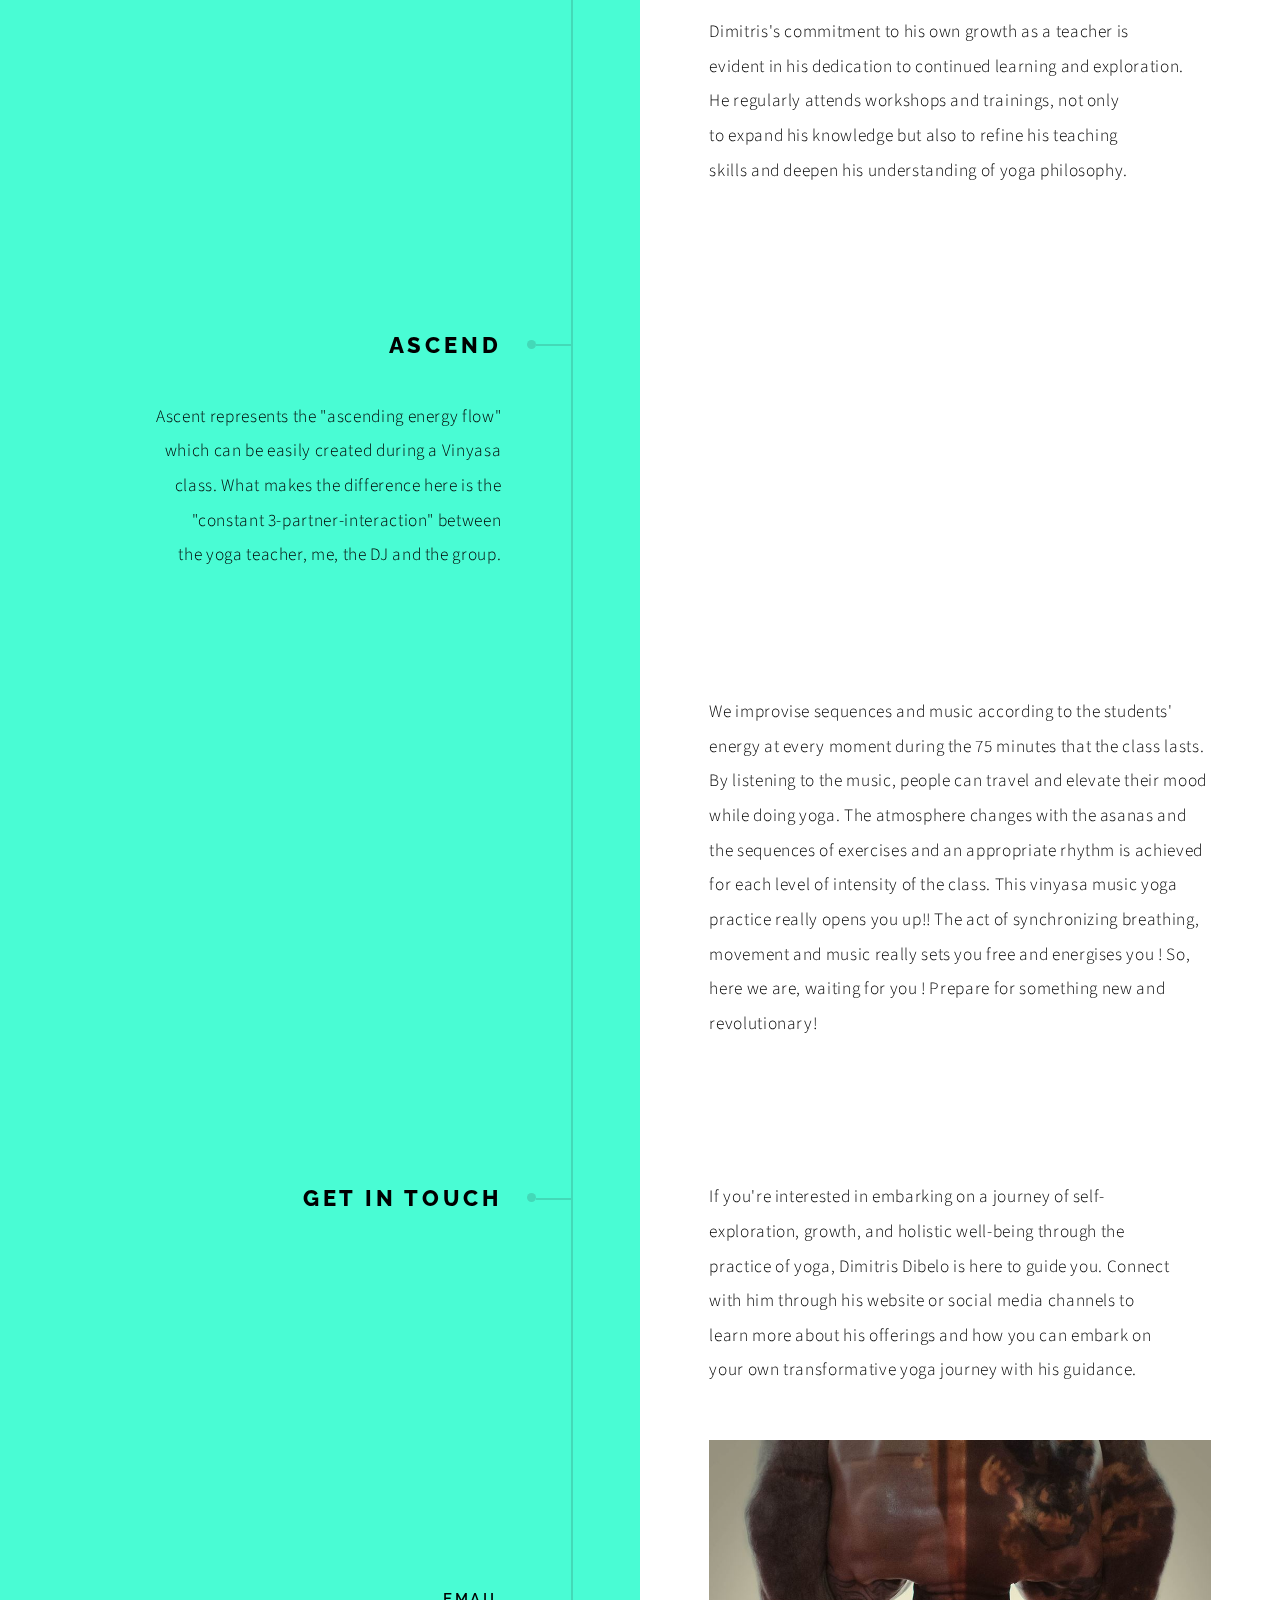
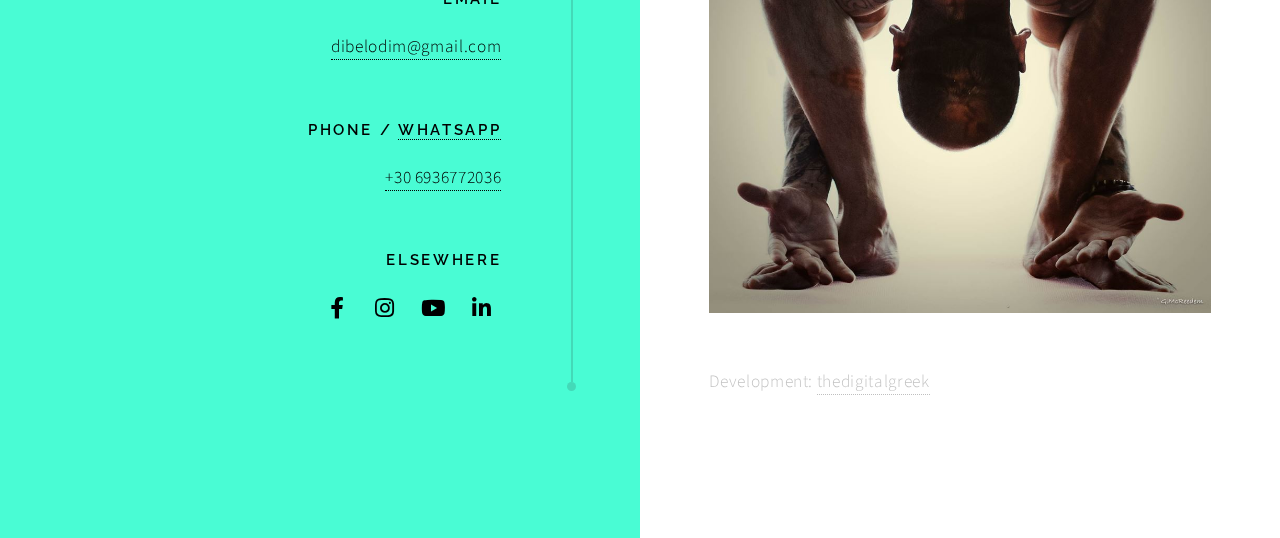
==== commit 47505169: "Test commit" ====
--- a/index.html
+++ b/index.html
@@ -1,382 +1,327 @@
 <!DOCTYPE html>
 <html lang="en">
-  <head>
-    <title>Online Yoga classes by Dimitris Dibelo</title>
-    <meta charset="utf-8" />
-    <meta
-      name="viewport"
-      content="width=device-width, initial-scale=1, user-scalable=no"
-    />
-    <meta
-      name="description"
-      content="Online yoga classes from Dimitri Dibelo. Ashtanga vinyasa, rocket, Hatha, pranayama and aerial yoga in our studio in Patra and online."
-    />
-    <meta name="keywords" content="" />
-    <link rel="stylesheet" href="assets/css/main.css" />
-  </head>
-  <body class="is-preload">
-    <!-- Wrapper -->
-    <div id="wrapper">
-      <!-- Intro -->
-      <section class="intro">
-        <header>
-          <h1>dimitris dibelo</h1>
-          <p>Welcome to the transformative world of Yoga</p>
-          <ul class="actions">
-            <li>
-              <a href="#contact" class="button">
-                <span class="icon solid fa-phone"></span>
-                Contact
-              </a>
-              <!-- <a href="#first" class="arrow scrolly"
+
+<head>
+  <title>Online Yoga classes by Dimitris Dibelo</title>
+  <link rel="icon" href="images/favicon.ico" type="image/png" />
+  <meta charset="utf-8" />
+  <meta name="viewport" content="width=device-width, initial-scale=1, user-scalable=no" />
+  <meta name="description"
+    content="Online yoga classes from Dimitri Dibelo. Ashtanga vinyasa, rocket, Hatha, pranayama and aerial yoga in our studio in Patra and online." />
+  <link rel="stylesheet" href="assets/css/main.css" />
+</head>
+
+<body class="is-preload">
+  <!-- Wrapper -->
+  <div id="wrapper">
+    <!-- Intro -->
+    <section class="intro">
+      <header>
+        <h1>dimitris dibelo</h1>
+        <p>Welcome to the transformative world of Yoga</p>
+        <ul class="actions">
+          <li>
+            <a href="#contact" class="button">
+              <span class="icon solid fa-phone"></span>
+              Contact
+            </a>
+            <!-- <a href="#first" class="arrow scrolly"
                 ><span class="label">Next</span></a
               > -->
-            </li>
-          </ul>
-        </header>
-        <div class="content">
-          <span class="image fill" data-position="center"
-            ><img
-              src="images/dimitris-dibelo.jpeg"
-              alt="Dimitris Dibelo yoga teacher"
-          /></span>
-        </div>
-      </section>
-
-      <!-- Section -->
-      <section id="first">
-        <header>
-          <h2>Discover the Journey Within</h2>
-        </header>
-        <div class="content">
-          <p>
-            Personalized Yoga Classes for All Namaste! I am thrilled to welcome
-            you to explore a realm of tranquility and self-discovery through the
-            empowering practice of yoga. My name is Dibelo Dimitris, a seasoned
-            yoga instructor dedicated to sharing the transformative benefits of
-            yoga with individuals from all walks of life. Whether you seek
-            rehabilitation, athletic enhancement, or a beginner's introduction
-            to this ancient art, I offer tailored private yoga classes both
-            online and in person through Dibelo Yoga.
-          </p>
-          <iframe
-            class="ytplayer"
-            style="margin: 0 0 2rem 0"
-            width="560"
-            height="315"
-            src="https://www.youtube.com/embed/Ie4c0lsLrpg?autoplay=1&mute=1"
-            title="YouTube video player"
-            frameborder="0"
-            allow="accelerometer; autoplay; clipboard-write; encrypted-media; gyroscope; picture-in-picture; web-share"
-            allowfullscreen
-          ></iframe>
-
-          <p>
-            <strong>Personalized Rehabilitation Yoga: </strong>
-            If you are looking for a healing and rejuvenating experience, my
-            private yoga classes emphasize rehabilitation, aiming to restore and
-            strengthen your body from the inside out. Guided by my extensive
-            knowledge and experience in therapeutic yoga techniques, we will
-            work together to address specific injuries, alleviate chronic pain,
-            improve flexibility, and promote overall well-being. Through
-            tailored sequences and modifications, we will create a safe and
-            effective practice that suits your unique needs.
-          </p>
-          <p>
-            <strong>Athletic Performance:</strong>
-            Athletes are constantly pushing the boundaries of their physical
-            capabilities, and yoga offers an unparalleled avenue for enhancing
-            their performance. As an athlete myself, I understand the need for a
-            balanced training regimen that goes beyond strength and endurance.
-            My dedicated private yoga classes for athletes focus on optimizing
-            athletic performance, increasing mobility, building core strength,
-            enhancing mental focus, and preventing injuries. Let's uncover the
-            untapped potential within you!
-          </p>
-          <p>
-            <strong>Yoga for Beginners:</strong>
-            For those who are new to yoga, my private classes provide an ideal
-            setting to embark on a journey of self-discovery and
-            self-improvement. Patience, guidance, and a comprehensive
-            understanding of yoga fundamentals are essential when introducing
-            beginners to this beautiful practice. By tailoring the sessions to
-            your level of experience, I will ensure a nurturing and supportive
-            atmosphere where you can gradually build strength, flexibility, and
-            mindfulness.
-          </p>
-          <p>
-            <strong>Online and In-Person Flexibility:</strong>
-            Understanding the importance of convenience and accessibility, I
-            offer private yoga classes both online and in person. Through our
-            virtual sessions, you can gain the benefits of yoga from the comfort
-            of your own space, with the added flexibility of scheduling that
-            suits your busy lifestyle. For those who prefer physical
-            interaction, I also offer in-person sessions where we can create a
-            harmonious ambiance tailored to your comfort and preference. Embark
-            on a transformative journey of self-exploration and self-improvement
-            with my personalized private yoga classes. Whether you are
-            recovering from an injury, seeking to elevate your athletic
-            performance, or taking your first steps into the world of yoga,
-            together we will cultivate strength, balance, and serenity. Trust
-            me, your mind, body, and spirit will thank you for undertaking this
-            enlightening adventure. Let's connect and unlock your true potential
-            through the practice of yoga.
-          </p>
-        </div>
-      </section>
-
-      <!-- Section -->
-      <section>
-        <header>
-          <h2>Gallery</h2>
-        </header>
-        <div class="content">
-          <!-- Section -->
-          <section>
-            <div class="content">
-              <div class="gallery">
-                <a href="images/street-urban-yoga.jpeg" class="landscape"
-                  ><img
-                    src="images/street-urban-yoga.jpeg"
-                    alt=""
-                    loading="lazy"
-                /></a>
-                <a href="images/sunset-yoga.jpg"
-                  ><img src="images/sunset-yoga.jpg" alt="" loading="lazy"
-                /></a>
-                <a href="images/yoga-adjustments.jpg"
-                  ><img src="images/yoga-adjustments.jpg" alt="" loading="lazy"
-                /></a>
-                <a href="images/yoga-workshop.jpg" class="landscape"
-                  ><img src="images/yoga-workshop.jpg" alt="" loading="lazy"
-                /></a>
-              </div>
+          </li>
+        </ul>
+      </header>
+      <div class="content">
+        <span class="image fill" data-position="center"><img src="images/dimitris-dibelo.jpeg"
+            alt="Dimitris Dibelo yoga teacher" /></span>
+      </div>
+    </section>
+
+    <!-- Section -->
+    <section id="first">
+      <header>
+        <h2>Discover the Journey Within</h2>
+      </header>
+      <div class="content">
+        <p>
+          Personalized Yoga Classes for All Namaste! I am thrilled to welcome
+          you to explore a realm of tranquility and self-discovery through the
+          empowering practice of yoga. My name is Dibelo Dimitris, a seasoned
+          yoga instructor dedicated to sharing the transformative benefits of
+          yoga with individuals from all walks of life. Whether you seek
+          rehabilitation, athletic enhancement, or a beginner's introduction
+          to this ancient art, I offer tailored private yoga classes both
+          online and in person through Dibelo Yoga..
+        </p>
+        <iframe class="ytplayer" style="margin: 0 0 2rem 0" width="560" height="315"
+          src="https://www.youtube.com/embed/Ie4c0lsLrpg?autoplay=1&mute=1" title="YouTube video player" frameborder="0"
+          allow="accelerometer; autoplay; clipboard-write; encrypted-media; gyroscope; picture-in-picture; web-share"
+          allowfullscreen></iframe>
+
+        <p>
+          <strong>Personalized Rehabilitation Yoga: </strong>
+          If you are looking for a healing and rejuvenating experience, my
+          private yoga classes emphasize rehabilitation, aiming to restore and
+          strengthen your body from the inside out. Guided by my extensive
+          knowledge and experience in therapeutic yoga techniques, we will
+          work together to address specific injuries, alleviate chronic pain,
+          improve flexibility, and promote overall well-being. Through
+          tailored sequences and modifications, we will create a safe and
+          effective practice that suits your unique needs.
+        </p>
+        <p>
+          <strong>Athletic Performance:</strong>
+          Athletes are constantly pushing the boundaries of their physical
+          capabilities, and yoga offers an unparalleled avenue for enhancing
+          their performance. As an athlete myself, I understand the need for a
+          balanced training regimen that goes beyond strength and endurance.
+          My dedicated private yoga classes for athletes focus on optimizing
+          athletic performance, increasing mobility, building core strength,
+          enhancing mental focus, and preventing injuries. Let's uncover the
+          untapped potential within you!
+        </p>
+        <p>
+          <strong>Yoga for Beginners:</strong>
+          For those who are new to yoga, my private classes provide an ideal
+          setting to embark on a journey of self-discovery and
+          self-improvement. Patience, guidance, and a comprehensive
+          understanding of yoga fundamentals are essential when introducing
+          beginners to this beautiful practice. By tailoring the sessions to
+          your level of experience, I will ensure a nurturing and supportive
+          atmosphere where you can gradually build strength, flexibility, and
+          mindfulness.
+        </p>
+        <p>
+          <strong>Online and In-Person Flexibility:</strong>
+          Understanding the importance of convenience and accessibility, I
+          offer private yoga classes both online and in person. Through our
+          virtual sessions, you can gain the benefits of yoga from the comfort
+          of your own space, with the added flexibility of scheduling that
+          suits your busy lifestyle. For those who prefer physical
+          interaction, I also offer in-person sessions where we can create a
+          harmonious ambiance tailored to your comfort and preference. Embark
+          on a transformative journey of self-exploration and self-improvement
+          with my personalized private yoga classes. Whether you are
+          recovering from an injury, seeking to elevate your athletic
+          performance, or taking your first steps into the world of yoga,
+          together we will cultivate strength, balance, and serenity. Trust
+          me, your mind, body, and spirit will thank you for undertaking this
+          enlightening adventure. Let's connect and unlock your true potential
+          through the practice of yoga.
+        </p>
+      </div>
+    </section>
+
+    <!-- Section -->
+    <section>
+      <header>
+        <h2>Gallery</h2>
+      </header>
+      <div class="content">
+        <!-- Section -->
+        <section>
+          <div class="content">
+            <div class="gallery">
+              <a href="images/street-urban-yoga.jpeg" class="landscape"><img src="images/street-urban-yoga.jpeg" alt=""
+                  loading="lazy" /></a>
+              <a href="images/sunset-yoga.jpg"><img src="images/sunset-yoga.jpg" alt="" loading="lazy" /></a>
+              <a href="images/yoga-adjustments.jpg"><img src="images/yoga-adjustments.jpg" alt="" loading="lazy" /></a>
+              <a href="images/yoga-workshop.jpg" class="landscape"><img src="images/yoga-workshop.jpg" alt=""
+                  loading="lazy" /></a>
             </div>
-          </section>
-        </div>
-      </section>
-
-      <!-- Section -->
-      <section>
-        <header>
-          <h2>Know more about me</h2>
-        </header>
-        <div class="content">
-          <p>
-            Dimitris Dibelo is a globally-renowned yoga teacher with over a
-            decade of experience. His journey into yoga began at the age of 23
-            when he encountered serious issues with his lower back and knees.
-            Motivated to find a solution, he immersed himself in the practice
-            and eventually turned his passion into a career.
-          </p>
-          <p>
-            Dimitris holds a degree in management and has been teaching yoga
-            since 2009. He is authorized by Yoga Alliance as an Experienced
-            Registered Yoga Teacher (ERYT) at the 500-hour level, allowing him
-            to offer trainings in Ashtanga Vinyasa Yoga and Hatha Yoga and owner
-            of
-            <a href="https://hathastudio.gr/" target="_blank" title="Yoga Patra"
-              ><strong>Yoga & Pilates Studio.</strong></a
-            >
-          </p>
-          <p>
-            With a focus on Ashtanga Vinyasa Yoga, Dimitris has developed a deep
-            understanding of asana, meditation, pranayama, and yogic philosophy.
-            His ability to clearly explain the what, why, and how of these
-            practices has garnered him a reputation as a masterful teacher. From
-            workshops to teacher trainings, Dimitris's classes are sought after
-            worldwide.
-          </p>
-          <p>
-            Dimitris's teaching style is influenced by his teacher, Kristina
-            Karitinos Ireland, and complemented by his own Italian temperament
-            and sense of humor. His dynamic and playful classes emphasize the
-            importance of breath, alignment, and respect for the human body.
-          </p>
-          <p>
-            Continuing his journey of growth and knowledge, Dimitris regularly
-            attends yoga workshops, trainings, and has traveled to India for
-            immersive learning experiences. He also places great importance on
-            integrating Ayurveda – the Science of Life – into his teaching. By
-            sharing Ayurvedic wisdom and its healing power in a modern language,
-            Dimitris empowers his students to achieve holistic wellbeing. In
-            addition to his expertise in Ashtanga Vinyasa Yoga and Hatha Yoga,
-            Dimitris has a passion for working with athletes. Having personally
-            experienced the benefits of yoga in his own athletic pursuits, he
-            understands the unique needs and challenges that athletes face.
-          </p>
-
-          <p>
-            Dimitris offers personalized private yoga classes for athletes that
-            target specific areas of focus, such as increasing flexibility,
-            improving balance and coordination, building strength and stability,
-            and enhancing mental focus. By integrating elements of yoga into an
-            athlete's training regimen, Dimitris helps them prevent injuries,
-            recover faster, and perform at their peak.
-          </p>
-
-          <p>
-            Dimitris's approach to teaching yoga goes beyond physical practice.
-            He believes in the transformative power of yoga as a tool for
-            personal growth and self-discovery. Through his classes, he
-            encourages students to cultivate mindfulness, tap into their inner
-            strength, and find balance in all aspects of life.
-          </p>
-          <p>
-            Dimitris's commitment to his own growth as a teacher is evident in
-            his dedication to continued learning and exploration. He regularly
-            attends workshops and trainings, not only to expand his knowledge
-            but also to refine his teaching skills and deepen his understanding
-            of yoga philosophy.
-          </p>
-        </div>
-      </section>
-
-      <!-- Section -->
-      <section id="ascend" class="ascend">
-        <header>
-          <h2>Ascend</h2>
-          <p>
-            Ascent represents the "ascending energy flow" which can be easily
-            created during a Vinyasa class. What makes the difference here is
-            the "constant 3-partner-interaction" between the yoga teacher, me,
-            the DJ and the group.
-          </p>
-        </header>
-        <div class="content">
-          <iframe
-            class="ytplayer"
-            width="560"
-            height="315"
-            src="https://www.youtube.com/embed/2P_3ZWlTANo?autoplay=1&mute=1"
-            title="YouTube video player"
-            frameborder="0"
-            allow="accelerometer; autoplay; clipboard-write; encrypted-media; gyroscope; picture-in-picture; web-share"
-            allowfullscreen
-          ></iframe>
-          <p>
-            We improvise sequences and music according to the students' energy
-            at every moment during the 75 minutes that the class lasts. By
-            listening to the music, people can travel and elevate their mood
-            while doing yoga. The atmosphere changes with the asanas and the
-            sequences of exercises and an appropriate rhythm is achieved for
-            each level of intensity of the class. This vinyasa music yoga
-            practice really opens you up!! The act of synchronizing breathing,
-            movement and music really sets you free and energises you ! So, here
-            we are, waiting for you ! Prepare for something new and
-            revolutionary!
-          </p>
-        </div>
-      </section>
-
-      <!-- Section -->
-      <section id="contact">
-        <header>
-          <h2>Get in touch</h2>
-        </header>
-        <div class="content">
-          <p>
-            If you're interested in embarking on a journey of self-exploration,
-            growth, and holistic well-being through the practice of yoga,
-            Dimitris Dibelo is here to guide you. Connect with him through his
-            website or social media channels to learn more about his offerings
-            and how you can embark on your own transformative yoga journey with
-            his guidance.
-          </p>
-          <span class="image main">
-            <img
-              src="images/Tittibhasana.jpg"
-              alt="Dimitris Dibelo yoga teacher"
-            />
-          </span>
-        </div>
-        <footer>
-          <ul class="items">
-            <li>
-              <h3>Email</h3>
-              <a href="mailto:dibelodim@gmail.com">dibelodim@gmail.com</a>
-            </li>
-            <li>
-              <h3>
-                Phone /
-                <a href="https://wa.me/00306936772036">Whatsapp</a>
-              </h3>
-              <a href="tel:00306936772036">+30 6936772036</a>
-            </li>
-            <li>
-              <h3>Elsewhere</h3>
-              <ul class="icons">
-                <li>
-                  <a
-                    href="https://www.facebook.com/dibeloyoga"
-                    class="icon brands fa-facebook-f"
-                    target="_blank"
-                    ><span class="label">Facebook</span></a
-                  >
-                </li>
-                <li>
-                  <a
-                    href="https://instagram.com/dimitris_dibelo"
-                    class="icon brands fa-instagram"
-                    target="_blank"
-                    ><span class="label">Instagram</span></a
-                  >
-                </li>
-                <li>
-                  <a
-                    href="https://www.youtube.com/user/jdibelo"
-                    class="icon brands fa-youtube"
-                    target="_blank"
-                    ><span class="label">YouTube</span></a
-                  >
-                </li>
-                <li>
-                  <a
-                    href="https://www.linkedin.com/in/dimitris-dibelo-447880b0"
-                    class="icon brands fa-linkedin-in"
-                    target="_blank"
-                    ><span class="label">LinkedIn</span></a
-                  >
-                </li>
-              </ul>
-            </li>
-          </ul>
-        </footer>
-      </section>
-
-      <!-- Copyright -->
-      <div class="copyright">
-        Development:
-        <a
-          href="https://thedigitalgreek.com"
-          title="Web developer in Berlin"
-          target="_blank"
-          >thedigitalgreek</a
-        >
-      </div>
+          </div>
+        </section>
+      </div>
+    </section>
+
+    <!-- Section -->
+    <section>
+      <header>
+        <h2>Know more about me</h2>
+      </header>
+      <div class="content">
+        <p>
+          Dimitris Dibelo is a globally-renowned yoga teacher with over a
+          decade of experience. His journey into yoga began at the age of 23
+          when he encountered serious issues with his lower back and knees.
+          Motivated to find a solution, he immersed himself in the practice
+          and eventually turned his passion into a career.
+        </p>
+        <p>
+          Dimitris holds a degree in management and has been teaching yoga
+          since 2009. He is authorized by Yoga Alliance as an Experienced
+          Registered Yoga Teacher (ERYT) at the 500-hour level, allowing him
+          to offer trainings in Ashtanga Vinyasa Yoga and Hatha Yoga and owner
+          of
+          <a href="https://hathastudio.gr/" target="_blank" title="Yoga Patra"><strong>Yoga & Pilates
+              Studio.</strong></a>
+        </p>
+        <p>
+          With a focus on Ashtanga Vinyasa Yoga, Dimitris has developed a deep
+          understanding of asana, meditation, pranayama, and yogic philosophy.
+          His ability to clearly explain the what, why, and how of these
+          practices has garnered him a reputation as a masterful teacher. From
+          workshops to teacher trainings, Dimitris's classes are sought after
+          worldwide.
+        </p>
+        <p>
+          Dimitris's teaching style is influenced by his teacher, Kristina
+          Karitinos Ireland, and complemented by his own Italian temperament
+          and sense of humor. His dynamic and playful classes emphasize the
+          importance of breath, alignment, and respect for the human body.
+        </p>
+        <p>
+          Continuing his journey of growth and knowledge, Dimitris regularly
+          attends yoga workshops, trainings, and has traveled to India for
+          immersive learning experiences. He also places great importance on
+          integrating Ayurveda – the Science of Life – into his teaching. By
+          sharing Ayurvedic wisdom and its healing power in a modern language,
+          Dimitris empowers his students to achieve holistic wellbeing. In
+          addition to his expertise in Ashtanga Vinyasa Yoga and Hatha Yoga,
+          Dimitris has a passion for working with athletes. Having personally
+          experienced the benefits of yoga in his own athletic pursuits, he
+          understands the unique needs and challenges that athletes face.
+        </p>
+
+        <p>
+          Dimitris offers personalized private yoga classes for athletes that
+          target specific areas of focus, such as increasing flexibility,
+          improving balance and coordination, building strength and stability,
+          and enhancing mental focus. By integrating elements of yoga into an
+          athlete's training regimen, Dimitris helps them prevent injuries,
+          recover faster, and perform at their peak.
+        </p>
+
+        <p>
+          Dimitris's approach to teaching yoga goes beyond physical practice.
+          He believes in the transformative power of yoga as a tool for
+          personal growth and self-discovery. Through his classes, he
+          encourages students to cultivate mindfulness, tap into their inner
+          strength, and find balance in all aspects of life.
+        </p>
+        <p>
+          Dimitris's commitment to his own growth as a teacher is evident in
+          his dedication to continued learning and exploration. He regularly
+          attends workshops and trainings, not only to expand his knowledge
+          but also to refine his teaching skills and deepen his understanding
+          of yoga philosophy.
+        </p>
+      </div>
+    </section>
+
+    <!-- Section -->
+    <section id="ascend" class="ascend">
+      <header>
+        <h2>Ascend</h2>
+        <p>
+          Ascent represents the "ascending energy flow" which can be easily
+          created during a Vinyasa class. What makes the difference here is
+          the "constant 3-partner-interaction" between the yoga teacher, me,
+          the DJ and the group.
+        </p>
+      </header>
+      <div class="content">
+        <iframe class="ytplayer" width="560" height="315"
+          src="https://www.youtube.com/embed/2P_3ZWlTANo?autoplay=1&mute=1" title="YouTube video player" frameborder="0"
+          allow="accelerometer; autoplay; clipboard-write; encrypted-media; gyroscope; picture-in-picture; web-share"
+          allowfullscreen></iframe>
+        <p>
+          We improvise sequences and music according to the students' energy
+          at every moment during the 75 minutes that the class lasts. By
+          listening to the music, people can travel and elevate their mood
+          while doing yoga. The atmosphere changes with the asanas and the
+          sequences of exercises and an appropriate rhythm is achieved for
+          each level of intensity of the class. This vinyasa music yoga
+          practice really opens you up!! The act of synchronizing breathing,
+          movement and music really sets you free and energises you ! So, here
+          we are, waiting for you ! Prepare for something new and
+          revolutionary!
+        </p>
+      </div>
+    </section>
+
+    <!-- Section -->
+    <section id="contact">
+      <header>
+        <h2>Get in touch</h2>
+      </header>
+      <div class="content">
+        <p>
+          If you're interested in embarking on a journey of self-exploration,
+          growth, and holistic well-being through the practice of yoga,
+          Dimitris Dibelo is here to guide you. Connect with him through his
+          website or social media channels to learn more about his offerings
+          and how you can embark on your own transformative yoga journey with
+          his guidance.
+        </p>
+        <span class="image main">
+          <img src="images/Tittibhasana.jpg" alt="Dimitris Dibelo yoga teacher" />
+        </span>
+      </div>
+      <footer>
+        <ul class="items">
+          <li>
+            <h3>Email</h3>
+            <a href="mailto:dibelodim@gmail.com">dibelodim@gmail.com</a>
+          </li>
+          <li>
+            <h3>
+              Phone /
+              <a href="https://wa.me/+306936772036">Whatsapp</a>
+            </h3>
+            <a href="tel:00306936772036">+30 6936772036</a>
+          </li>
+          <li>
+            <h3>Elsewhere</h3>
+            <ul class="icons">
+              <li>
+                <a href="https://www.facebook.com/dibeloyoga" class="icon brands fa-facebook-f" target="_blank"><span
+                    class="label">Facebook</span></a>
+              </li>
+              <li>
+                <a href="https://instagram.com/dimitris_dibelo" class="icon brands fa-instagram" target="_blank"><span
+                    class="label">Instagram</span></a>
+              </li>
+              <li>
+                <a href="https://www.youtube.com/user/jdibelo" class="icon brands fa-youtube" target="_blank"><span
+                    class="label">YouTube</span></a>
+              </li>
+              <li>
+                <a href="https://www.linkedin.com/in/dimitris-dibelo-447880b0" class="icon brands fa-linkedin-in"
+                  target="_blank"><span class="label">LinkedIn</span></a>
+              </li>
+            </ul>
+          </li>
+        </ul>
+      </footer>
+    </section>
+
+    <!-- Copyright -->
+    <div class="copyright">
+      Development:
+      <a href="https://thedigitalgreek.com" title="Web developer in Berlin" target="_blank">thedigitalgreek</a>
     </div>
-
-    <!-- Scripts -->
-    <script src="assets/js/jquery.min.js"></script>
-    <script src="assets/js/jquery.scrolly.min.js"></script>
-    <script src="assets/js/browser.min.js"></script>
-    <script src="assets/js/breakpoints.min.js"></script>
-    <script src="assets/js/util.js"></script>
-    <script src="assets/js/main.js"></script>
-
-    <!-- Google tag (gtag.js) -->
-    <script
-      async
-      src="https://www.googletagmanager.com/gtag/js?id=G-HRNY7Y4LSZ"
-    ></script>
-    <script>
-      window.dataLayer = window.dataLayer || [];
-      function gtag() {
-        dataLayer.push(arguments);
-      }
-      gtag("js", new Date());
-
-      gtag("config", "G-HRNY7Y4LSZ");
-    </script>
-  </body>
-</html>
+  </div>
+
+  <!-- Scripts -->
+  <script src="assets/js/jquery.min.js"></script>
+  <script src="assets/js/jquery.scrolly.min.js"></script>
+  <script src="assets/js/browser.min.js"></script>
+  <script src="assets/js/breakpoints.min.js"></script>
+  <script src="assets/js/util.js"></script>
+  <script src="assets/js/main.js"></script>
+
+  <!-- Google tag (gtag.js) -->
+  <script async src="https://www.googletagmanager.com/gtag/js?id=G-HRNY7Y4LSZ"></script>
+  <script>
+    window.dataLayer = window.dataLayer || [];
+    function gtag() {
+      dataLayer.push(arguments);
+    }
+    gtag("js", new Date());
+
+    gtag("config", "G-HRNY7Y4LSZ");
+  </script>
+</body>
+
+</html>--- a/assets/css/main.css
+++ b/assets/css/main.css
@@ -3647,7 +3647,7 @@
 						}
 
 							#wrapper > section.intro > header ul.actions {
-								display: none;
+								/* display: none; */
 							}
 
 							#wrapper > section.intro > header > * {
@@ -3884,8 +3884,11 @@
 
 
 	/* pipicom */
+	html {
+		scroll-behavior: smooth;
+	}
 	body {
-		text-wrap: balance
+		text-wrap: balance;
 	}
 	.ytplayer {
 		width: 100%;
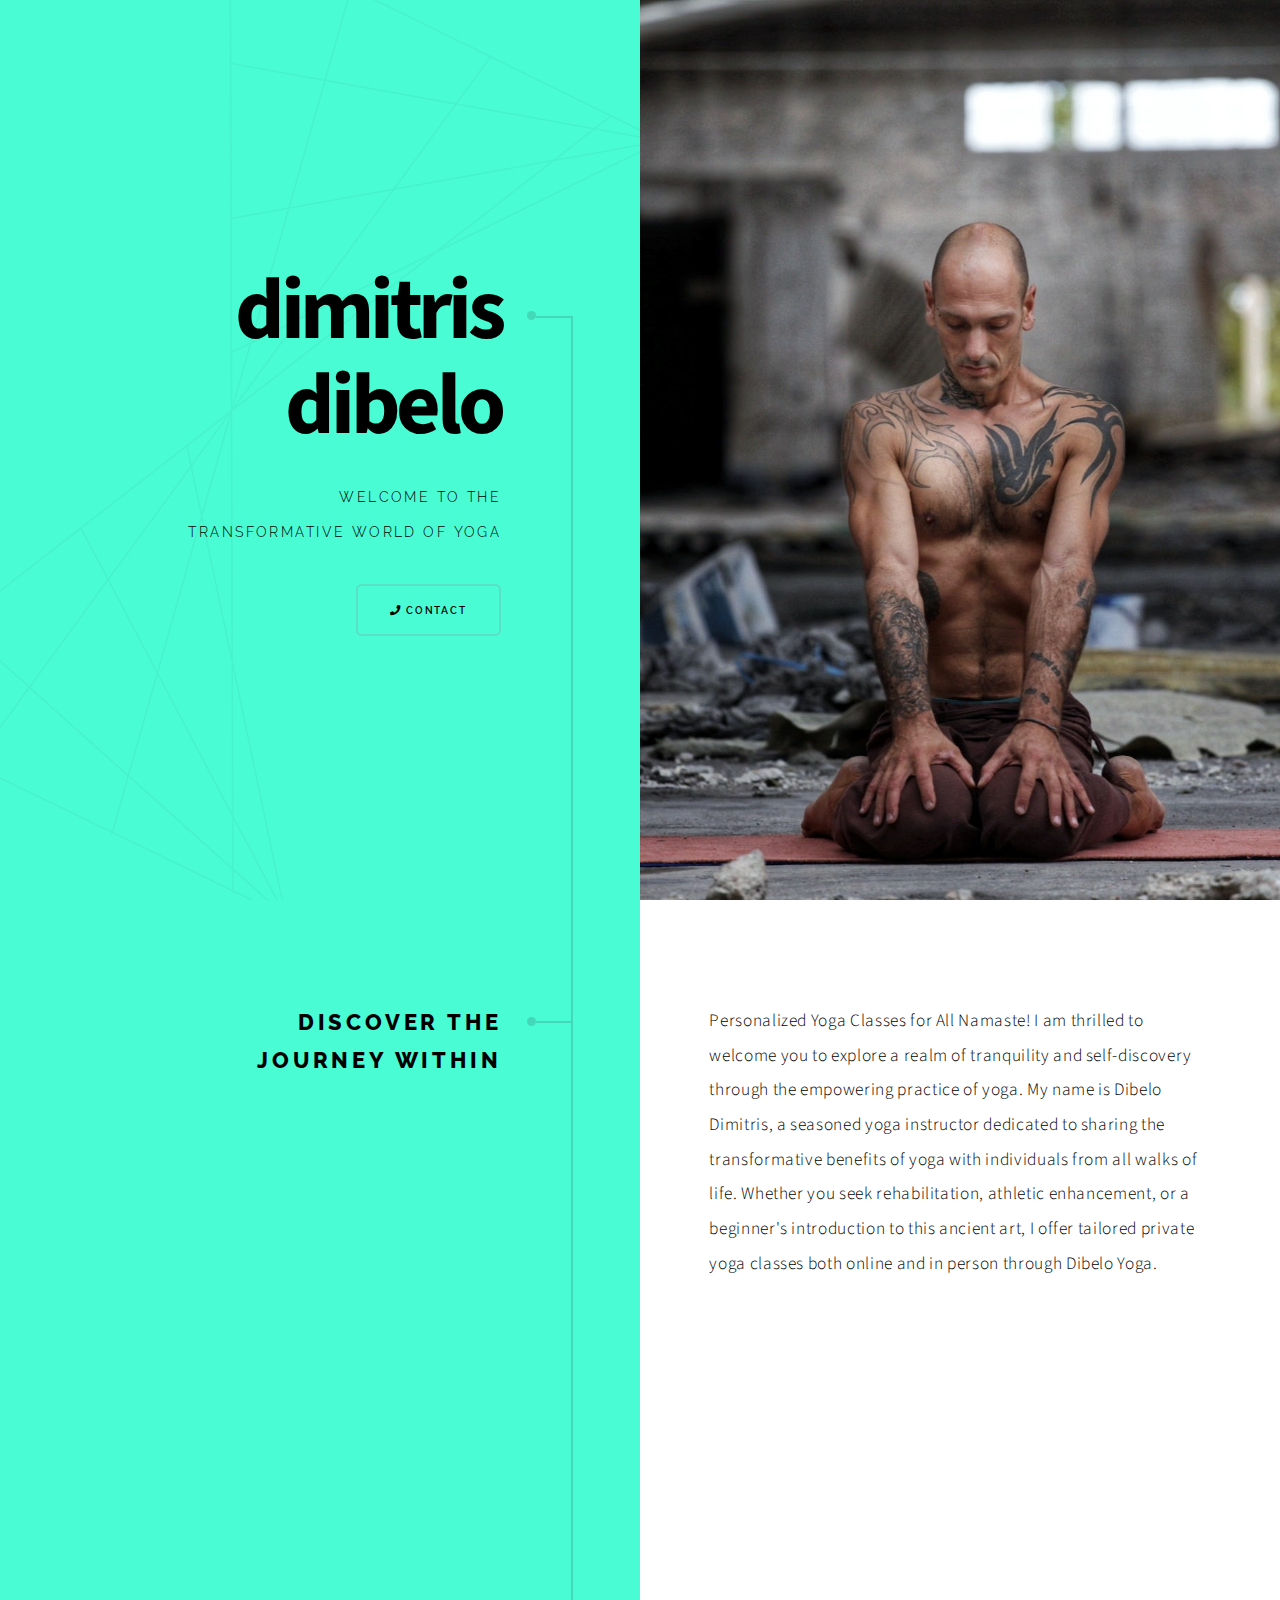
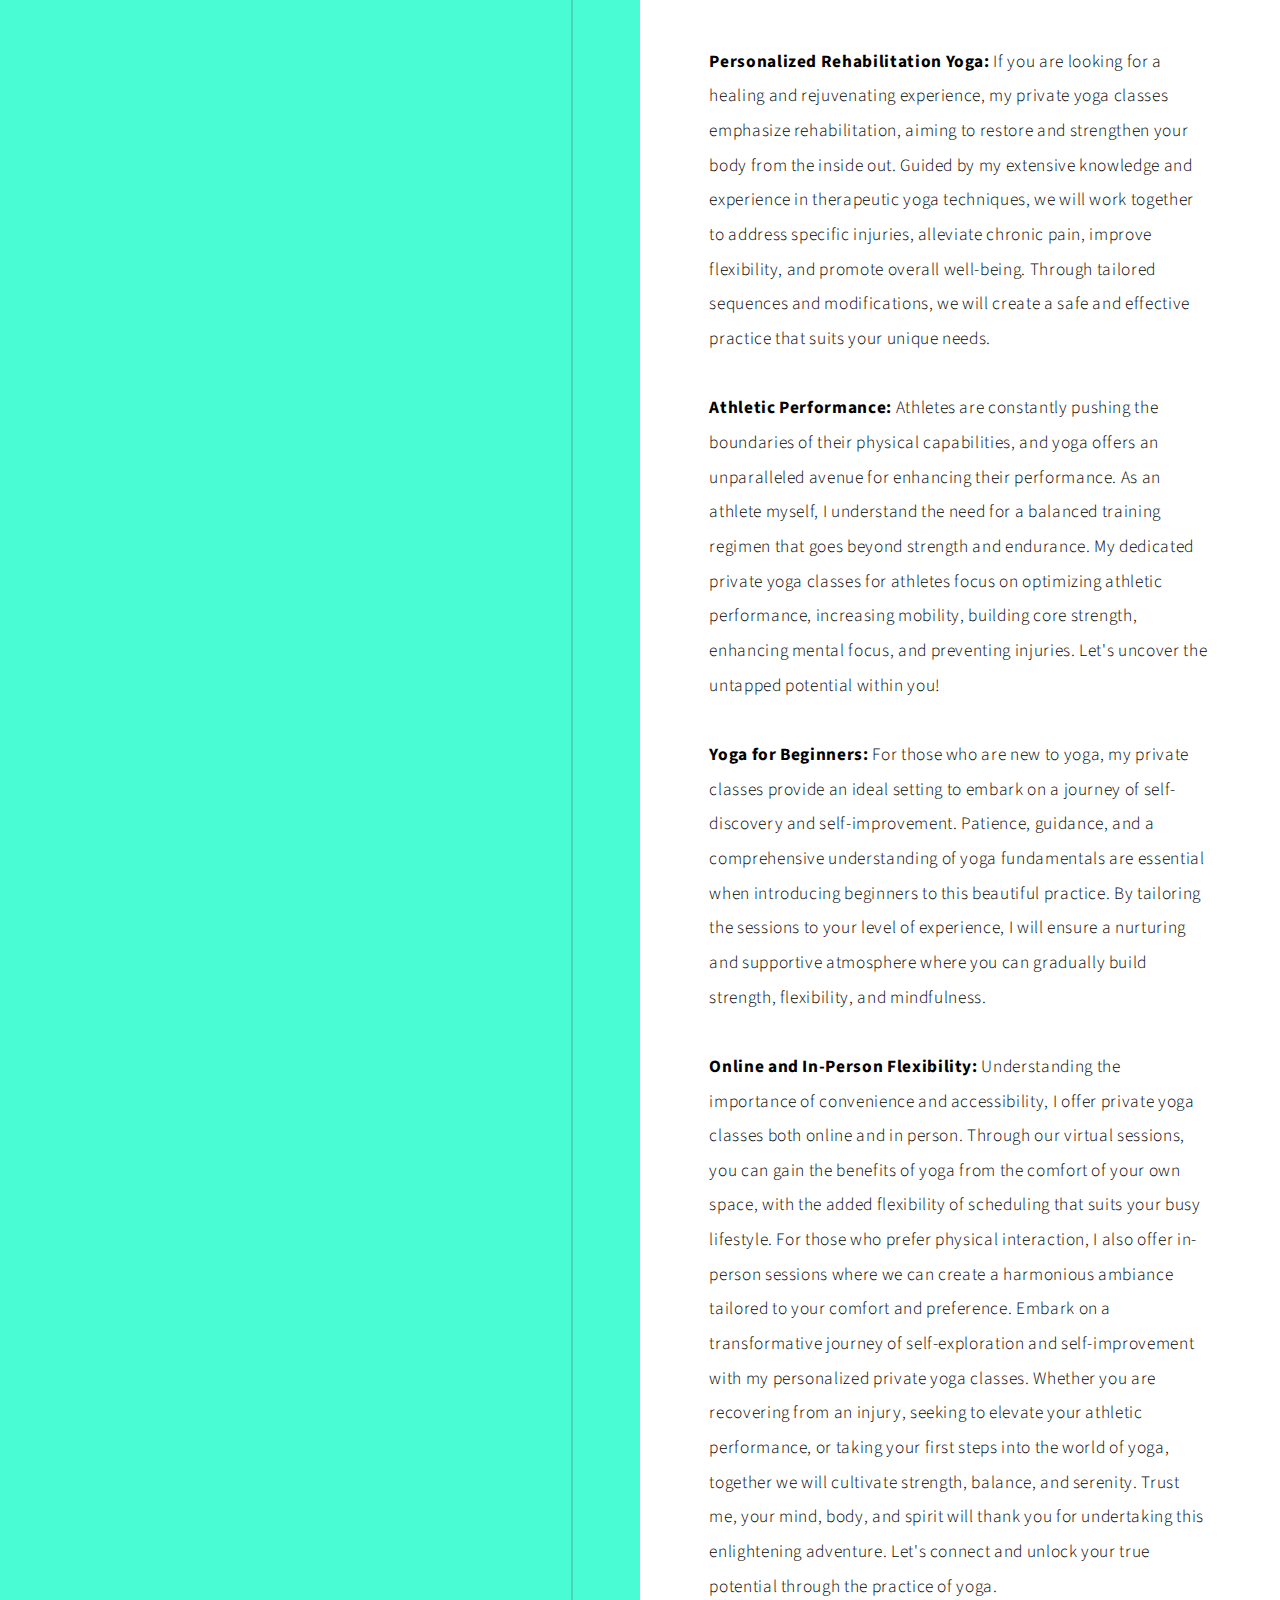
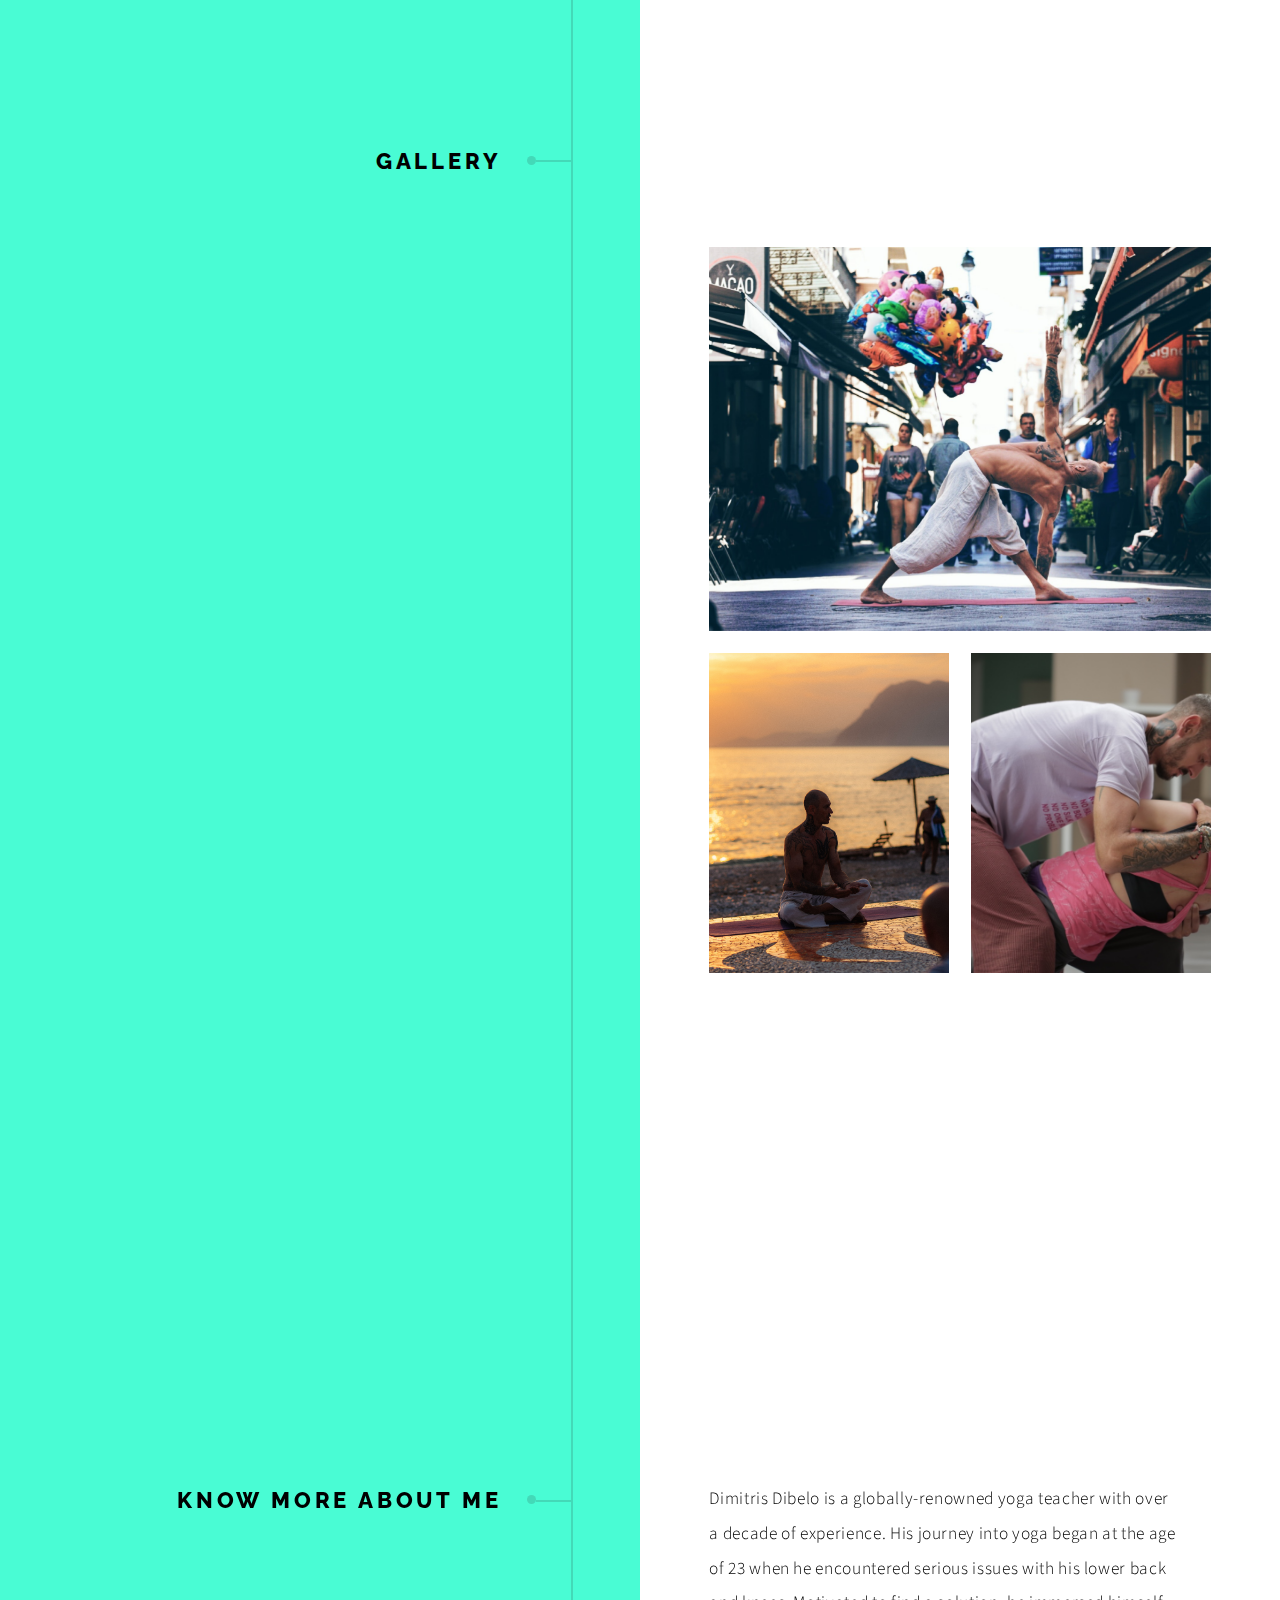
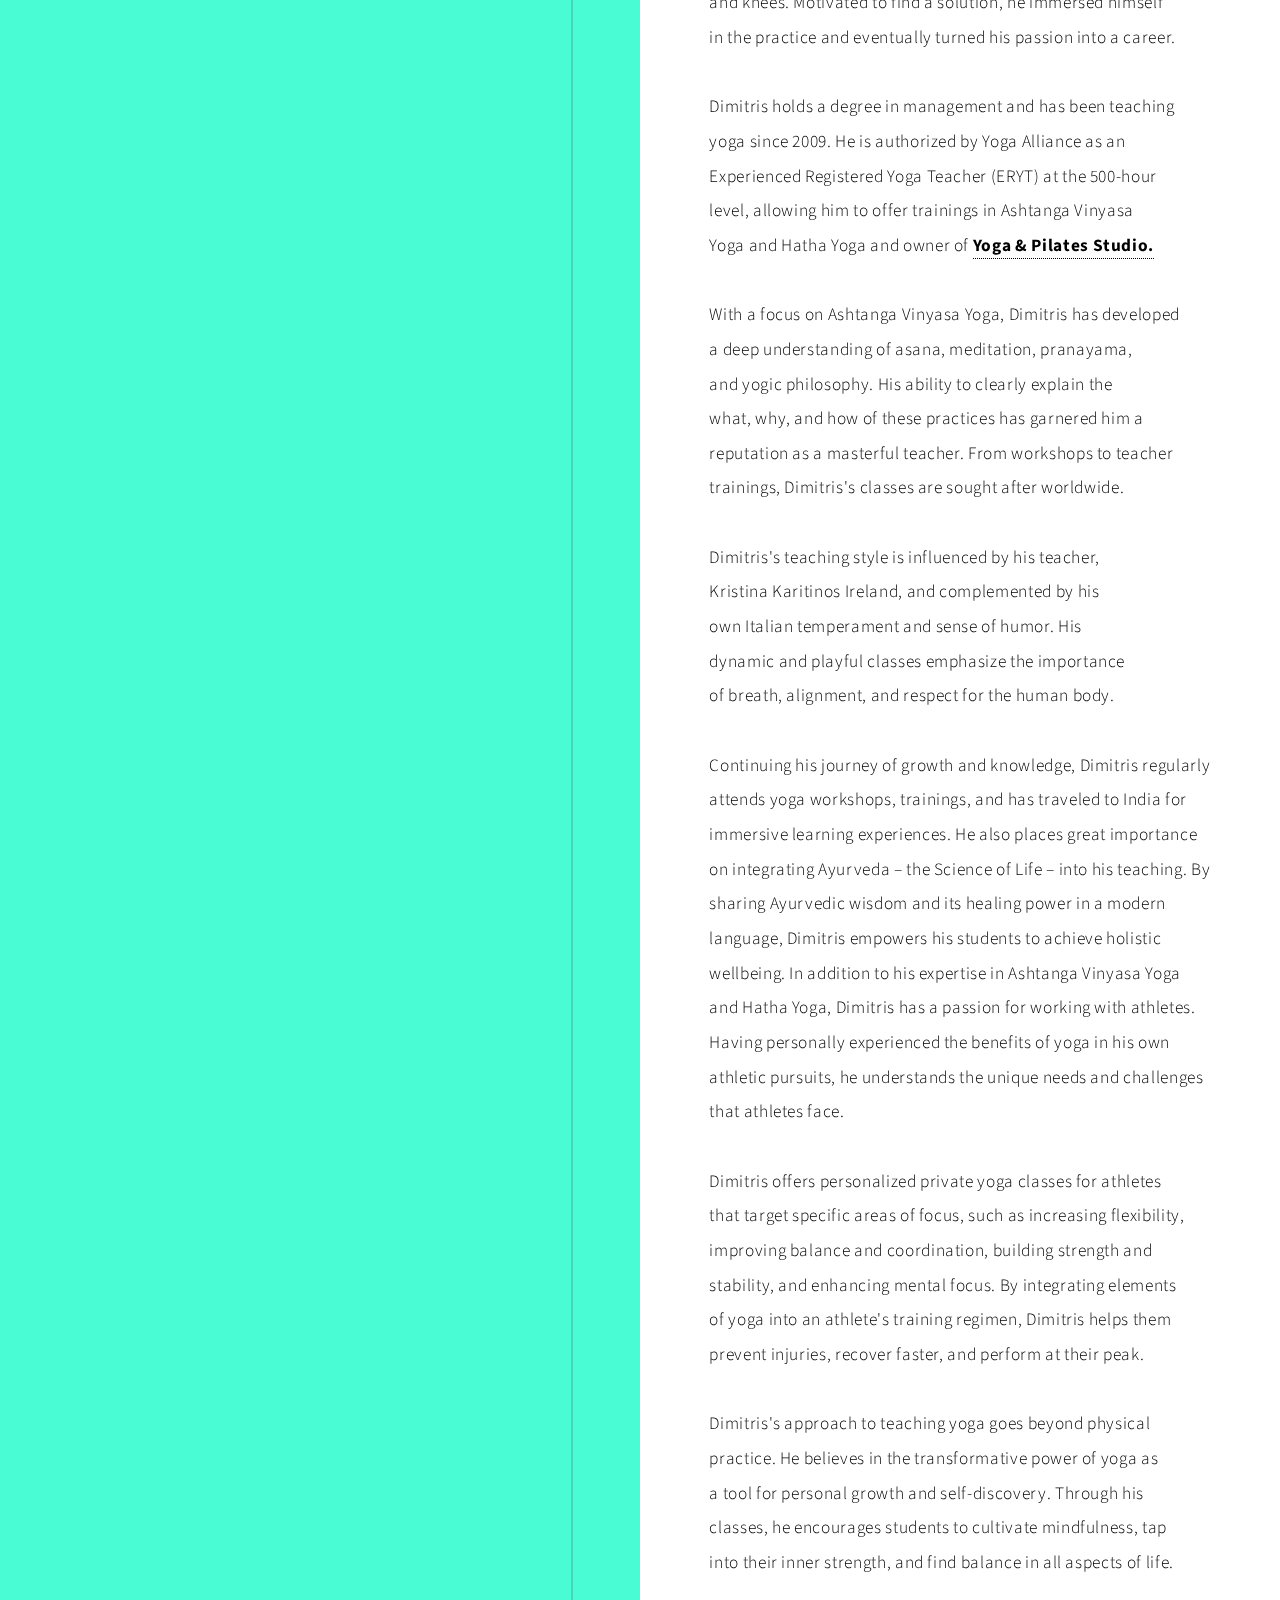
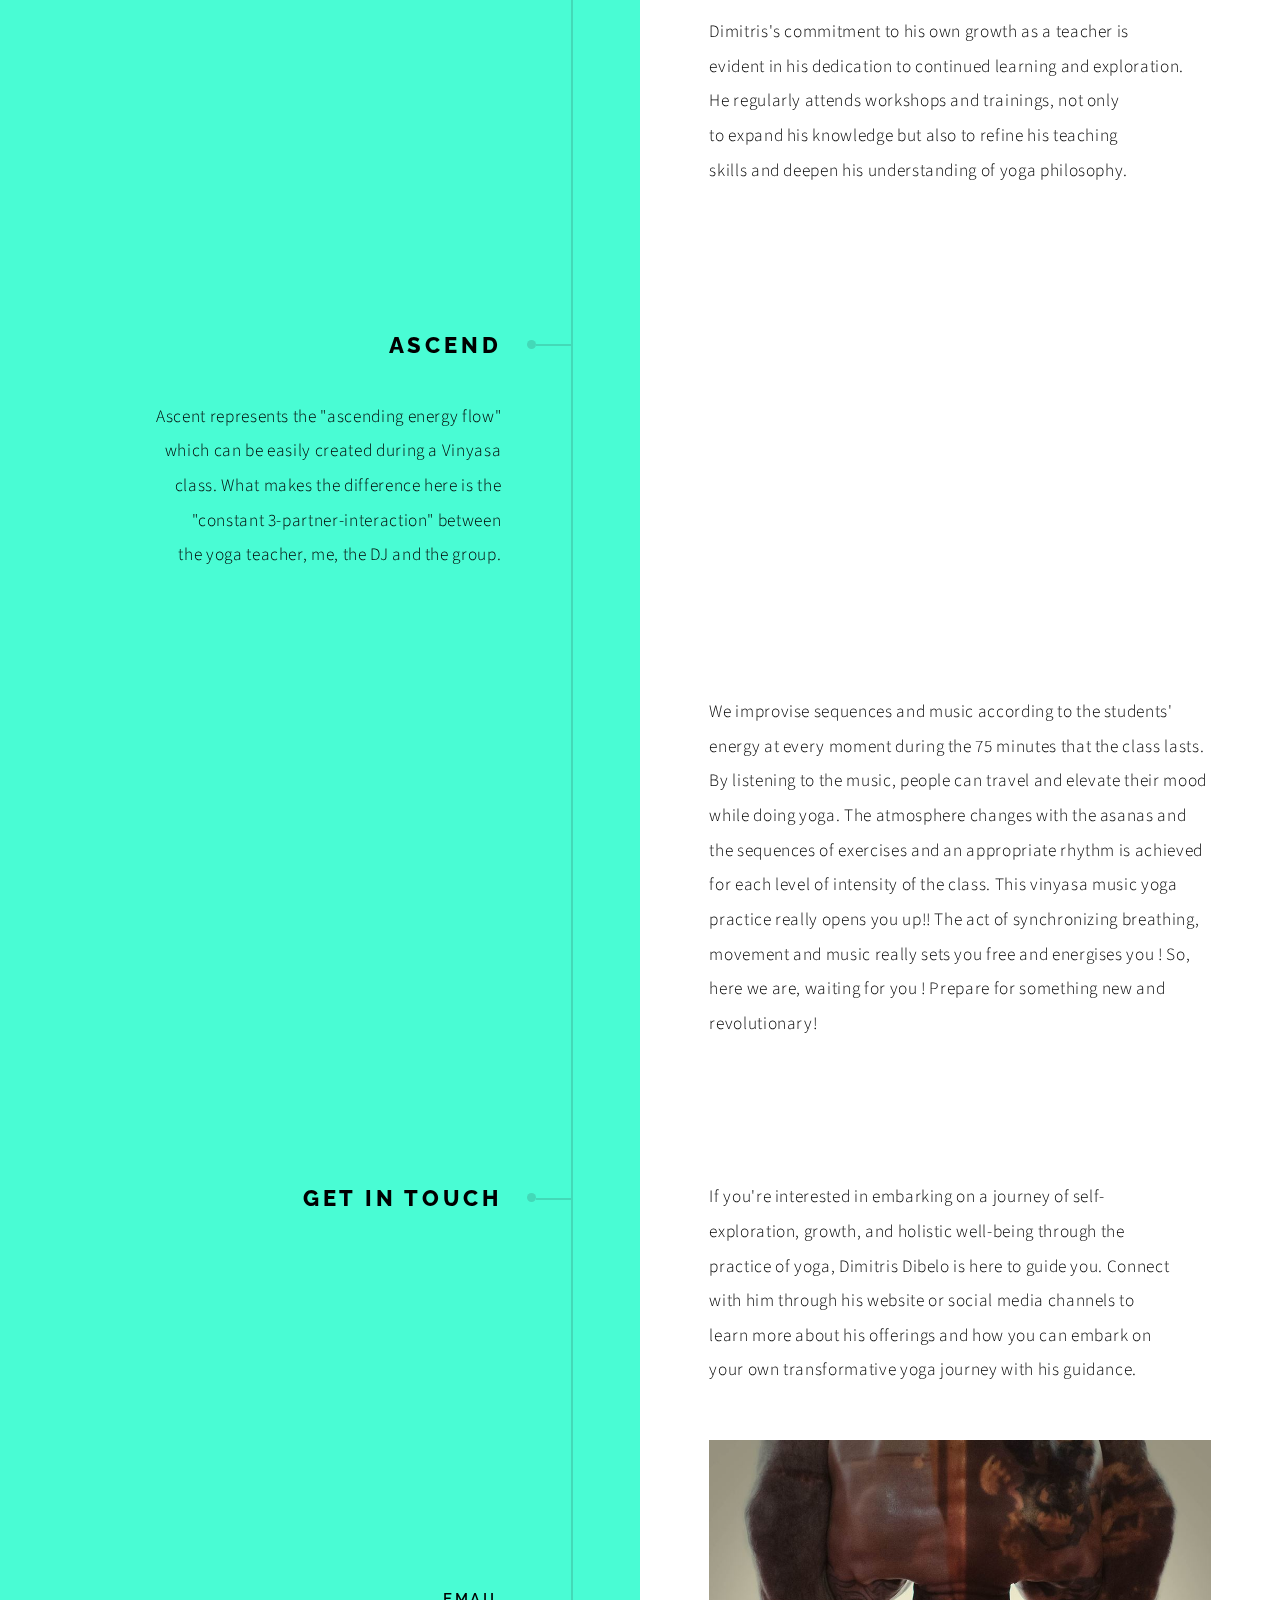
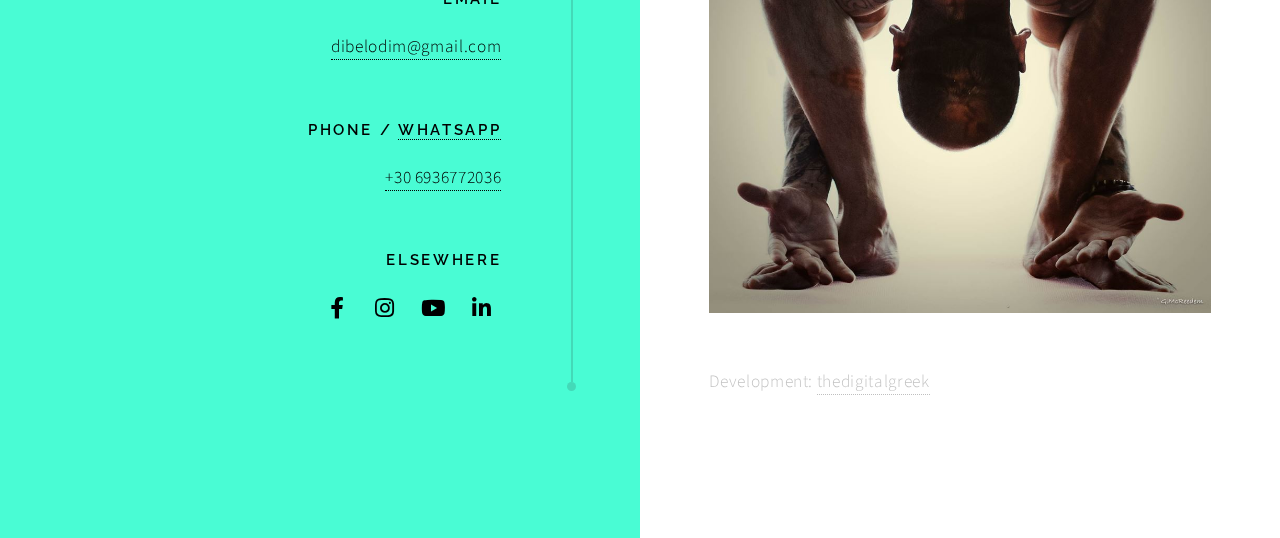
==== commit d8720b40: "Undo test commit" ====
--- a/index.html
+++ b/index.html
@@ -51,7 +51,7 @@
           yoga with individuals from all walks of life. Whether you seek
           rehabilitation, athletic enhancement, or a beginner's introduction
           to this ancient art, I offer tailored private yoga classes both
-          online and in person through Dibelo Yoga..
+          online and in person through Dibelo Yoga.
         </p>
         <iframe class="ytplayer" style="margin: 0 0 2rem 0" width="560" height="315"
           src="https://www.youtube.com/embed/Ie4c0lsLrpg?autoplay=1&mute=1" title="YouTube video player" frameborder="0"
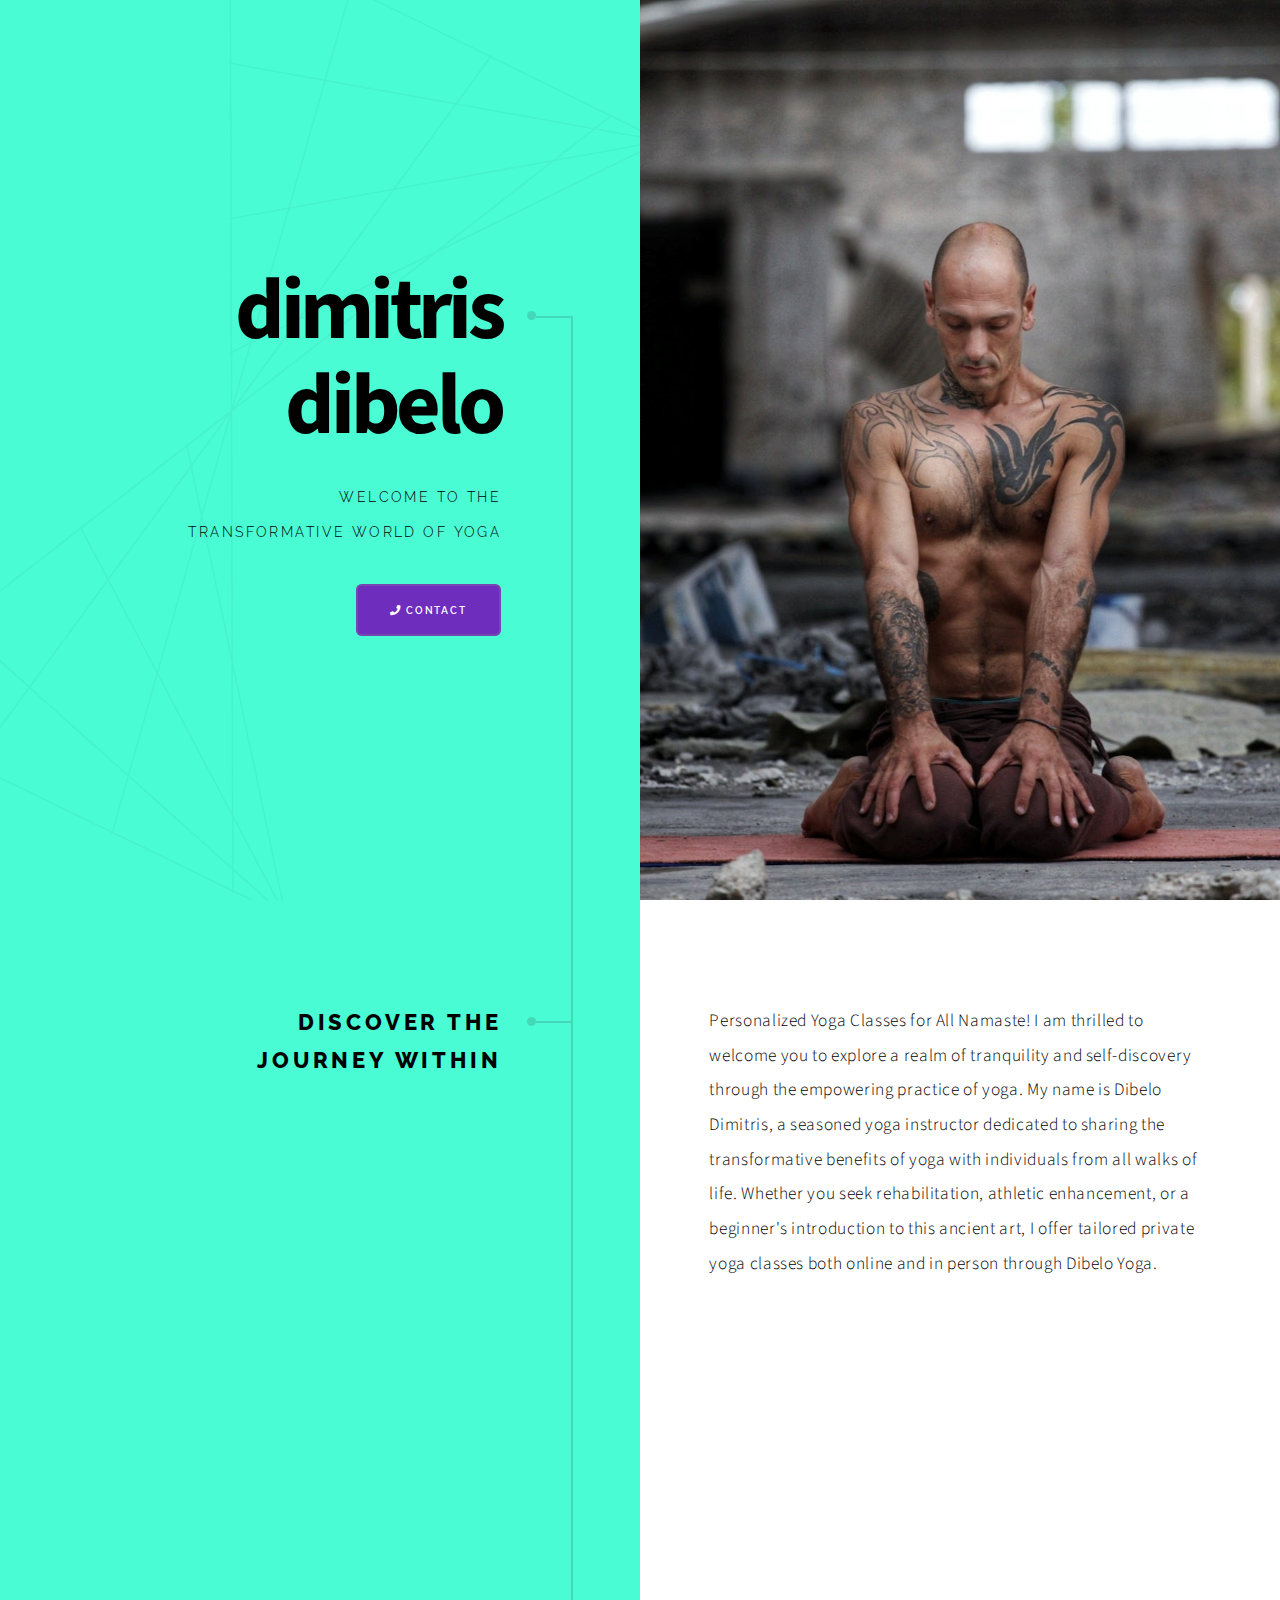
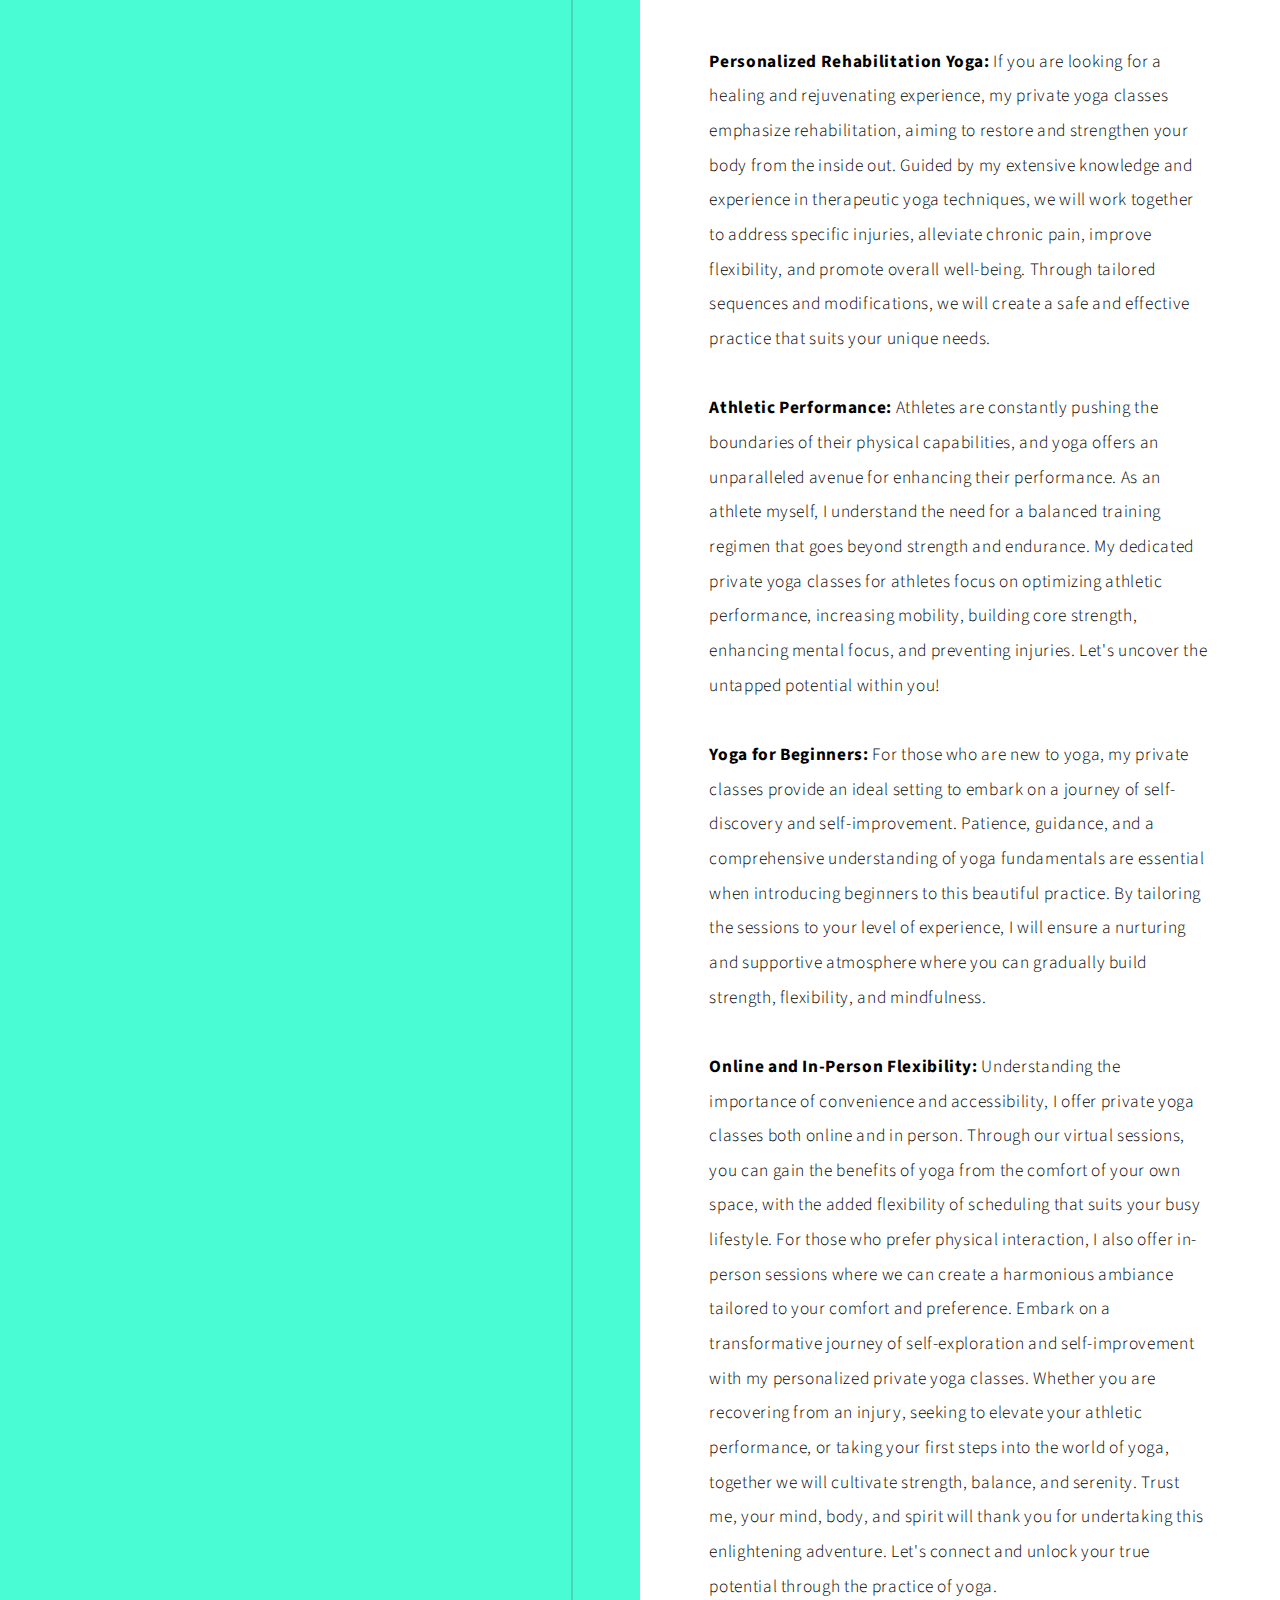
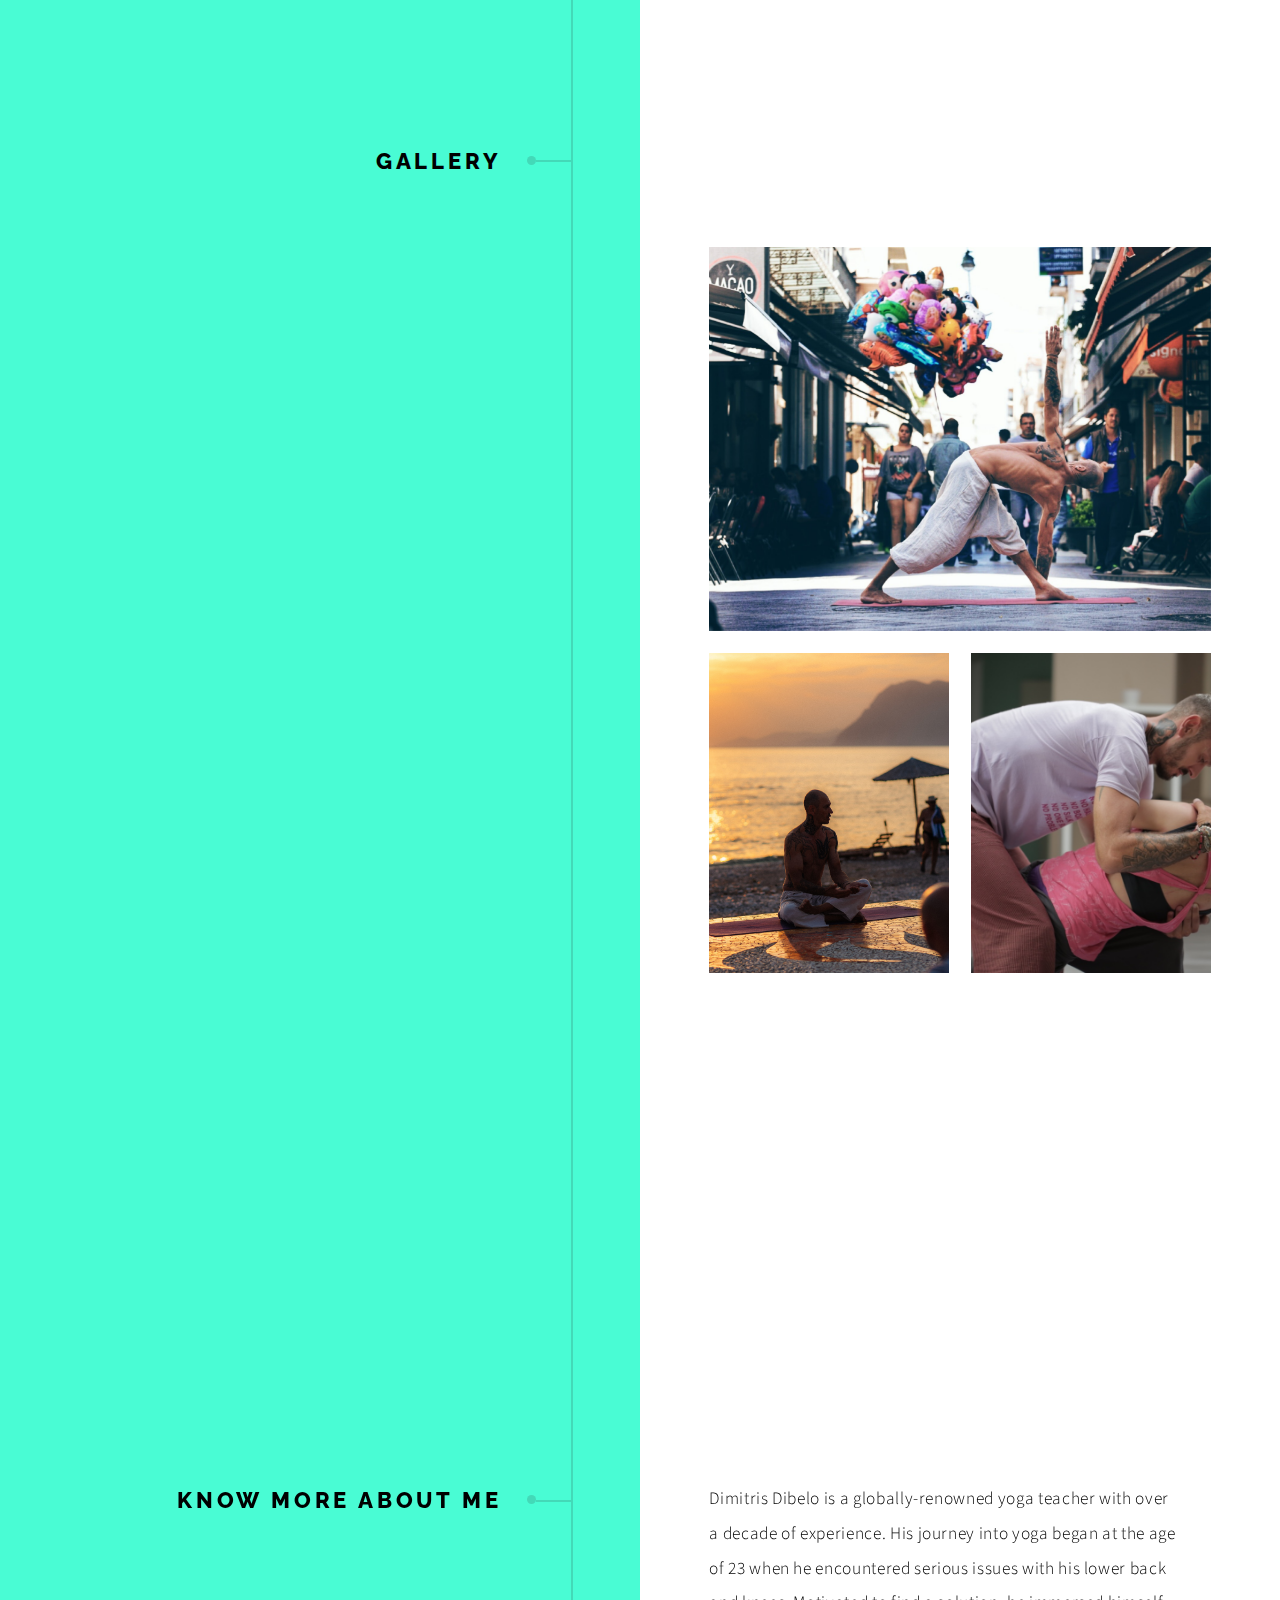
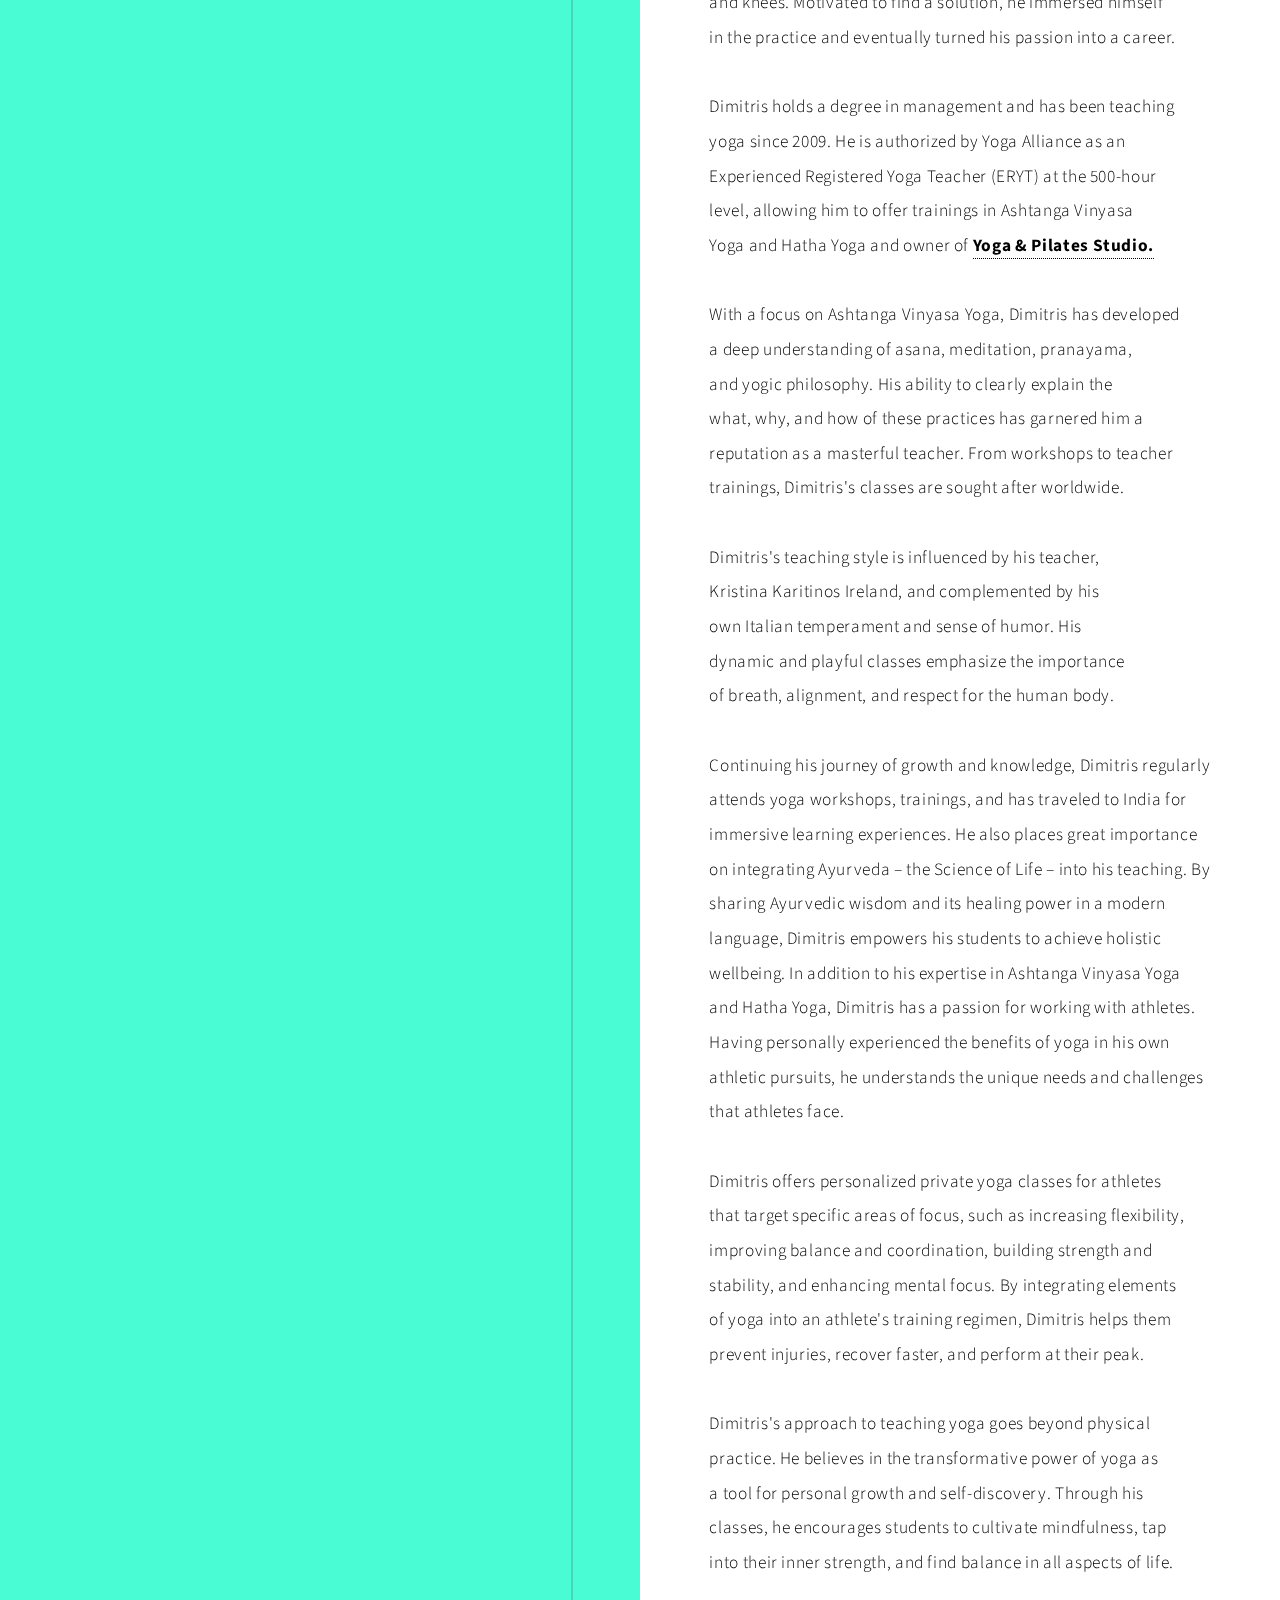
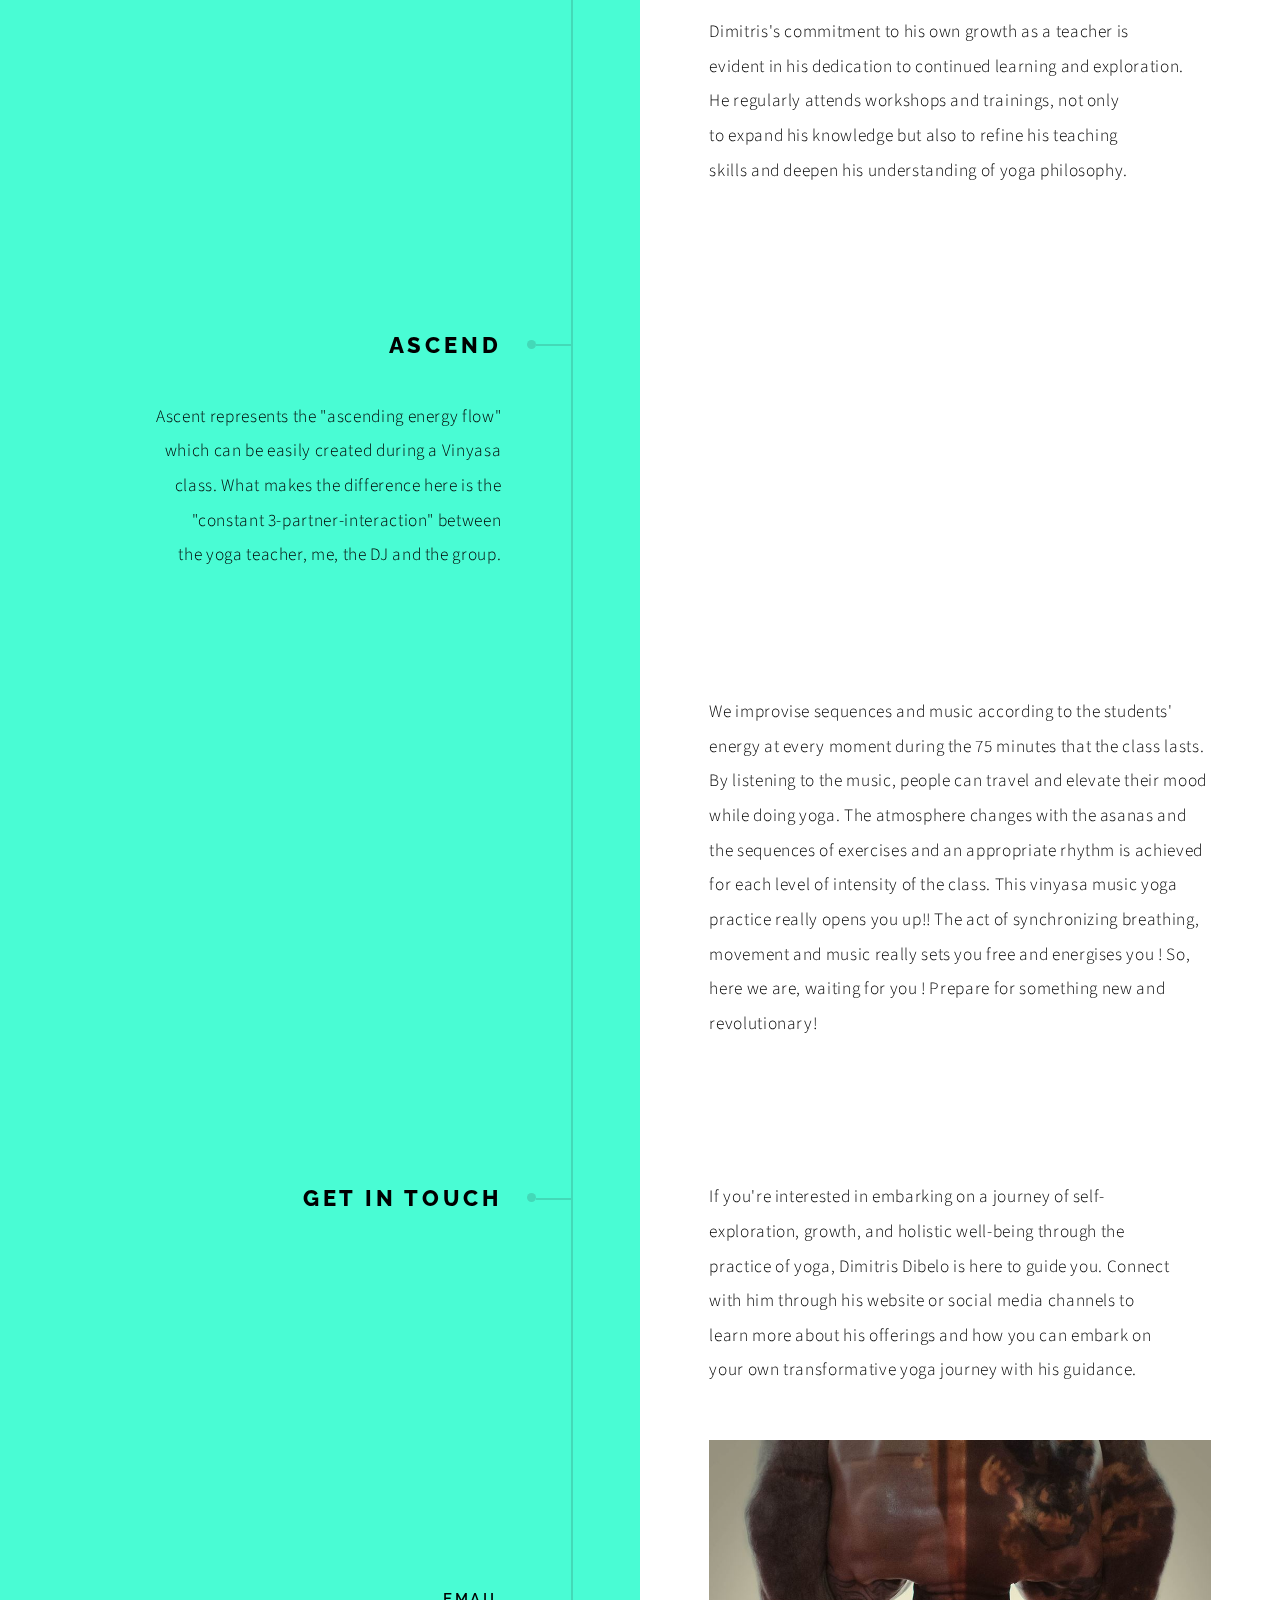
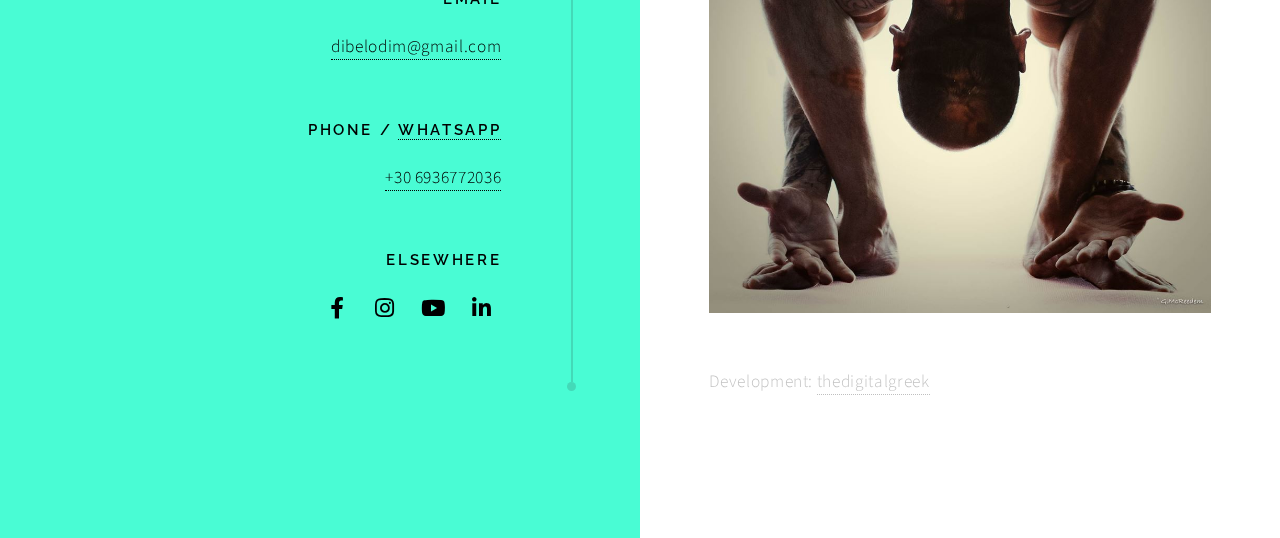
==== commit 67825344: "Fix sticky btn for homepage as well" ====
--- a/index.html
+++ b/index.html
@@ -11,7 +11,7 @@
   <link rel="stylesheet" href="assets/css/main.css" />
 </head>
 
-<body class="is-preload">
+<body class="is-preload" style="overflow: unset;">
   <!-- Wrapper -->
   <div id="wrapper">
     <!-- Intro -->
@@ -21,7 +21,7 @@
         <p>Welcome to the transformative world of Yoga</p>
         <ul class="actions">
           <li>
-            <a href="#contact" class="button">
+            <a href="#contact" class="button" style="background-color: #6F2DBD; color: #fff !important;">
               <span class="icon solid fa-phone"></span>
               Contact
             </a>
@@ -303,6 +303,12 @@
     </div>
   </div>
 
+  <a href="#contact" class="button button_sticky"
+    style="display: none; z-index: 11111; background-color: #6F2DBD; color: #fff !important; position: sticky; top: 1rem; left: 1rem;">
+    <span class="icon solid fa-phone"></span>
+    Contact
+  </a>
+
   <!-- Scripts -->
   <script src="assets/js/jquery.min.js"></script>
   <script src="assets/js/jquery.scrolly.min.js"></script>
--- a/assets/css/main.css
+++ b/assets/css/main.css
@@ -7,44 +7,130 @@
 	Free for personal and commercial use under the CCA 3.0 license (html5up.net/license)
 */
 
-html, body, div, span, applet, object,
-iframe, h1, h2, h3, h4, h5, h6, p, blockquote,
-pre, a, abbr, acronym, address, big, cite,
-code, del, dfn, em, img, ins, kbd, q, s, samp,
-small, strike, strong, sub, sup, tt, var, b,
-u, i, center, dl, dt, dd, ol, ul, li, fieldset,
-form, label, legend, table, caption, tbody,
-tfoot, thead, tr, th, td, article, aside,
-canvas, details, embed, figure, figcaption,
-footer, header, hgroup, menu, nav, output, ruby,
-section, summary, time, mark, audio, video {
+html,
+body,
+div,
+span,
+applet,
+object,
+iframe,
+h1,
+h2,
+h3,
+h4,
+h5,
+h6,
+p,
+blockquote,
+pre,
+a,
+abbr,
+acronym,
+address,
+big,
+cite,
+code,
+del,
+dfn,
+em,
+img,
+ins,
+kbd,
+q,
+s,
+samp,
+small,
+strike,
+strong,
+sub,
+sup,
+tt,
+var,
+b,
+u,
+i,
+center,
+dl,
+dt,
+dd,
+ol,
+ul,
+li,
+fieldset,
+form,
+label,
+legend,
+table,
+caption,
+tbody,
+tfoot,
+thead,
+tr,
+th,
+td,
+article,
+aside,
+canvas,
+details,
+embed,
+figure,
+figcaption,
+footer,
+header,
+hgroup,
+menu,
+nav,
+output,
+ruby,
+section,
+summary,
+time,
+mark,
+audio,
+video {
 	margin: 0;
 	padding: 0;
 	border: 0;
 	font-size: 100%;
 	font: inherit;
-	vertical-align: baseline;}
-
-article, aside, details, figcaption, figure,
-footer, header, hgroup, menu, nav, section {
-	display: block;}
+	vertical-align: baseline;
+}
+
+article,
+aside,
+details,
+figcaption,
+figure,
+footer,
+header,
+hgroup,
+menu,
+nav,
+section {
+	display: block;
+}
 
 body {
 	line-height: 1;
 }
 
-ol, ul {
+ol,
+ul {
 	list-style: none;
 }
 
-blockquote, q {
+blockquote,
+q {
 	quotes: none;
 }
 
-	blockquote:before, blockquote:after, q:before, q:after {
-		content: '';
-		content: none;
-	}
+blockquote:before,
+blockquote:after,
+q:before,
+q:after {
+	content: '';
+	content: none;
+}
 
 table {
 	border-collapse: collapse;
@@ -65,7 +151,9 @@
 	padding: 0;
 }
 
-input, select, textarea {
+input,
+select,
+textarea {
 	-moz-appearance: none;
 	-webkit-appearance: none;
 	-ms-appearance: none;
@@ -74,289 +162,552 @@
 
 /* Basic */
 
-	@-ms-viewport {
-		width: device-width;
-	}
-
+@-ms-viewport {
+	width: device-width;
+}
+
+body {
+	-ms-overflow-style: scrollbar;
+}
+
+@media screen and (max-width: 480px) {
+
+	html,
 	body {
-		-ms-overflow-style: scrollbar;
-	}
-
-	@media screen and (max-width: 480px) {
-
-		html, body {
-			min-width: 320px;
-		}
-
-	}
+		min-width: 320px;
+	}
+
+}
+
+html {
+	box-sizing: border-box;
+}
+
+*,
+*:before,
+*:after {
+	box-sizing: inherit;
+}
+
+html {
+	overflow-x: hidden;
+}
+
+body {
+	background: #ffffff;
+	overflow-x: hidden;
+}
+
+body.is-preload *,
+body.is-preload *:before,
+body.is-preload *:after {
+	-moz-animation: none !important;
+	-webkit-animation: none !important;
+	-ms-animation: none !important;
+	animation: none !important;
+	-moz-transition: none !important;
+	-webkit-transition: none !important;
+	-ms-transition: none !important;
+	transition: none !important;
+}
+
+/* Typography */
+
+html {
+	font-size: 18pt;
+}
+
+@media screen and (max-width: 1920px) {
 
 	html {
-		box-sizing: border-box;
-	}
-
-	*, *:before, *:after {
-		box-sizing: inherit;
-	}
+		font-size: 13pt;
+	}
+
+}
+
+@media screen and (max-width: 1152px) {
 
 	html {
-		overflow-x: hidden;
-	}
-
-	body {
-		background: #ffffff;
-		overflow-x: hidden;
-	}
-
-		body.is-preload *, body.is-preload *:before, body.is-preload *:after {
-			-moz-animation: none !important;
-			-webkit-animation: none !important;
-			-ms-animation: none !important;
-			animation: none !important;
-			-moz-transition: none !important;
-			-webkit-transition: none !important;
-			-ms-transition: none !important;
-			transition: none !important;
-		}
-
-/* Typography */
+		font-size: 14pt;
+	}
+
+}
+
+@media screen and (max-width: 736px) {
 
 	html {
-		font-size: 18pt;
-	}
-
-		@media screen and (max-width: 1920px) {
-
-			html {
-				font-size: 13pt;
-			}
-
-		}
-
-		@media screen and (max-width: 1152px) {
-
-			html {
-				font-size: 14pt;
-			}
-
-		}
-
-		@media screen and (max-width: 736px) {
-
-			html {
-				font-size: 12pt;
-			}
-
-		}
-
-		@media screen and (max-width: 480px) {
-
-			html {
-				font-size: 11pt;
-			}
-
-		}
-
-	body {
-		background-color: #ffffff;
-		color: #000000;
-	}
-
-	body, input, select, textarea {
-		color: #000000;
-		font-family: "Source Sans Pro", Helvetica, sans-serif;
-		font-size: 1rem;
-		font-weight: 300;
-		letter-spacing: 0.0375em;
-		line-height: 2;
-	}
-
-	a {
-		-moz-transition: border-bottom-color 0.25s ease-in-out;
-		-webkit-transition: border-bottom-color 0.25s ease-in-out;
-		-ms-transition: border-bottom-color 0.25s ease-in-out;
-		transition: border-bottom-color 0.25s ease-in-out;
-		text-decoration: none;
-		color: #000000;
-		border-bottom: dotted 1px;
-	}
-
-		a:hover {
-			text-decoration: none;
-			border-bottom-color: transparent;
-		}
-
-	strong, b {
-		font-weight: 600;
-		color: #000000;
-	}
-
-	em, i {
-		font-style: italic;
-	}
-
-	p {
-		margin: 0 0 2rem 0;
-	}
-
-	h1, h2, h3, h4, h5, h6 {
-		color: #000000;
-		font-family: "Raleway", Helvetica, sans-serif;
-		font-weight: 600;
-		letter-spacing: 0.175em;
-		line-height: 1.75;
-		margin: 0 0 1.5rem 0;
-		text-transform: uppercase;
-	}
-
-		h1 a, h2 a, h3 a, h4 a, h5 a, h6 a {
-			color: inherit;
-			text-decoration: none;
-		}
+		font-size: 12pt;
+	}
+
+}
+
+@media screen and (max-width: 480px) {
+
+	html {
+		font-size: 11pt;
+	}
+
+}
+
+body {
+	background-color: #ffffff;
+	color: #000000;
+}
+
+body,
+input,
+select,
+textarea {
+	color: #000000;
+	font-family: "Source Sans Pro", Helvetica, sans-serif;
+	font-size: 1rem;
+	font-weight: 300;
+	letter-spacing: 0.0375em;
+	line-height: 2;
+}
+
+a {
+	-moz-transition: border-bottom-color 0.25s ease-in-out;
+	-webkit-transition: border-bottom-color 0.25s ease-in-out;
+	-ms-transition: border-bottom-color 0.25s ease-in-out;
+	transition: border-bottom-color 0.25s ease-in-out;
+	text-decoration: none;
+	color: #000000;
+	border-bottom: dotted 1px;
+}
+
+a:hover {
+	text-decoration: none;
+	border-bottom-color: transparent;
+}
+
+strong,
+b {
+	font-weight: 600;
+	color: #000000;
+}
+
+em,
+i {
+	font-style: italic;
+}
+
+p {
+	margin: 0 0 2rem 0;
+}
+
+h1,
+h2,
+h3,
+h4,
+h5,
+h6 {
+	color: #000000;
+	font-family: "Raleway", Helvetica, sans-serif;
+	font-weight: 600;
+	letter-spacing: 0.175em;
+	line-height: 1.75;
+	margin: 0 0 1.5rem 0;
+	text-transform: uppercase;
+}
+
+h1 a,
+h2 a,
+h3 a,
+h4 a,
+h5 a,
+h6 a {
+	color: inherit;
+	text-decoration: none;
+}
+
+h1 {
+	font-family: "Source Sans Pro", Helvetica, sans-serif;
+	font-size: 5rem;
+	font-weight: 700;
+	letter-spacing: -0.05em;
+	line-height: 1.1;
+	margin: 0 0 1.5rem 0;
+	text-transform: none;
+}
+
+h2 {
+	font-size: 1.25rem;
+	font-weight: 800;
+	margin: 0 0 2rem 0;
+}
+
+h3 {
+	font-size: 0.875rem;
+}
+
+h4 {
+	font-size: 0.875rem;
+}
+
+h5 {
+	font-size: 0.75rem;
+}
+
+h6 {
+	font-size: 0.625rem;
+}
+
+@media screen and (max-width: 736px) {
 
 	h1 {
-		font-family: "Source Sans Pro", Helvetica, sans-serif;
-		font-size: 5rem;
-		font-weight: 700;
-		letter-spacing: -0.05em;
+		font-size: 4.5rem;
 		line-height: 1.1;
-		margin: 0 0 1.5rem 0;
-		text-transform: none;
 	}
 
 	h2 {
 		font-size: 1.25rem;
-		font-weight: 800;
-		margin: 0 0 2rem 0;
+		line-height: 1.7;
 	}
 
 	h3 {
-		font-size: 0.875rem;
+		font-size: 0.9rem;
 	}
 
 	h4 {
-		font-size: 0.875rem;
+		font-size: 0.75rem;
 	}
 
 	h5 {
-		font-size: 0.75rem;
-	}
-
-	h6 {
-		font-size: 0.625rem;
-	}
-
-	@media screen and (max-width: 736px) {
-
-		h1 {
-			font-size: 4.5rem;
-			line-height: 1.1;
-		}
-
-		h2 {
-			font-size: 1.25rem;
-			line-height: 1.7;
-		}
-
-		h3 {
-			font-size: 0.9rem;
-		}
-
-		h4 {
-			font-size: 0.75rem;
-		}
-
-		h5 {
-			font-size: 0.675rem;
-		}
-
-	}
-
-	@media screen and (max-width: 360px) {
-
-		h1 {
-			font-size: 3.75rem;
-		}
-
-		h2 {
-			font-size: 1.125rem;
-		}
-
-		h3 {
-			font-size: 0.8rem;
-		}
-
-		h4 {
-			font-size: 0.675rem;
-		}
-
-		h5 {
-			font-size: 0.675rem;
-		}
-
-	}
-
-	sub {
+		font-size: 0.675rem;
+	}
+
+}
+
+@media screen and (max-width: 360px) {
+
+	h1 {
+		font-size: 3.75rem;
+	}
+
+	h2 {
+		font-size: 1.125rem;
+	}
+
+	h3 {
 		font-size: 0.8rem;
-		position: relative;
-		top: 0.5rem;
-	}
-
-	sup {
-		font-size: 0.8rem;
-		position: relative;
-		top: -0.5rem;
-	}
-
-	blockquote {
-		border-left: solid 0.5rem rgba(144, 144, 144, 0.25);
-		font-style: italic;
-		margin: 0 0 2rem 0;
-		padding: 1rem 0 1rem 2rem;
-	}
-
-	code {
-		background: rgba(144, 144, 144, 0.1);
-		border-radius: 0.325rem;
-		font-family: "Courier New", monospace;
-		font-size: 0.9rem;
-		margin: 0 0.25rem;
-		padding: 0.25rem 0.65rem;
-	}
-
-	pre {
-		-webkit-overflow-scrolling: touch;
-		font-family: "Courier New", monospace;
-		font-size: 0.9rem;
-		margin: 0 0 2rem 0;
-		width: 100%;
-	}
-
-		pre code {
-			display: block;
-			line-height: 1.75;
-			padding: 1rem 1.5rem;
-			overflow-x: auto;
-		}
-
-	hr {
-		border: 0;
-		border-bottom: solid 2px rgba(144, 144, 144, 0.25);
+	}
+
+	h4 {
+		font-size: 0.675rem;
+	}
+
+	h5 {
+		font-size: 0.675rem;
+	}
+
+}
+
+sub {
+	font-size: 0.8rem;
+	position: relative;
+	top: 0.5rem;
+}
+
+sup {
+	font-size: 0.8rem;
+	position: relative;
+	top: -0.5rem;
+}
+
+blockquote {
+	border-left: solid 0.5rem rgba(144, 144, 144, 0.25);
+	font-style: italic;
+	margin: 0 0 2rem 0;
+	padding: 1rem 0 1rem 2rem;
+}
+
+code {
+	background: rgba(144, 144, 144, 0.1);
+	border-radius: 0.325rem;
+	font-family: "Courier New", monospace;
+	font-size: 0.9rem;
+	margin: 0 0.25rem;
+	padding: 0.25rem 0.65rem;
+}
+
+pre {
+	-webkit-overflow-scrolling: touch;
+	font-family: "Courier New", monospace;
+	font-size: 0.9rem;
+	margin: 0 0 2rem 0;
+	width: 100%;
+}
+
+pre code {
+	display: block;
+	line-height: 1.75;
+	padding: 1rem 1.5rem;
+	overflow-x: auto;
+}
+
+hr {
+	border: 0;
+	border-bottom: solid 2px rgba(144, 144, 144, 0.25);
+	margin: 3rem 0;
+}
+
+hr.major {
+	margin: 5rem 0;
+}
+
+@media screen and (max-width: 736px) {
+
+	hr.major {
 		margin: 3rem 0;
 	}
 
-		hr.major {
-			margin: 5rem 0;
-		}
-
-		@media screen and (max-width: 736px) {
-
-			hr.major {
-				margin: 3rem 0;
-			}
-
-		}
+}
 
 /* Row */
+
+.row {
+	display: flex;
+	flex-wrap: wrap;
+	box-sizing: border-box;
+	align-items: stretch;
+}
+
+.row>* {
+	box-sizing: border-box;
+}
+
+.row.gtr-uniform>*> :last-child {
+	margin-bottom: 0;
+}
+
+.row.aln-left {
+	justify-content: flex-start;
+}
+
+.row.aln-center {
+	justify-content: center;
+}
+
+.row.aln-right {
+	justify-content: flex-end;
+}
+
+.row.aln-top {
+	align-items: flex-start;
+}
+
+.row.aln-middle {
+	align-items: center;
+}
+
+.row.aln-bottom {
+	align-items: flex-end;
+}
+
+.row>.imp {
+	order: -1;
+}
+
+.row>.col-1 {
+	width: 8.33333%;
+}
+
+.row>.off-1 {
+	margin-left: 8.33333%;
+}
+
+.row>.col-2 {
+	width: 16.66667%;
+}
+
+.row>.off-2 {
+	margin-left: 16.66667%;
+}
+
+.row>.col-3 {
+	width: 25%;
+}
+
+.row>.off-3 {
+	margin-left: 25%;
+}
+
+.row>.col-4 {
+	width: 33.33333%;
+}
+
+.row>.off-4 {
+	margin-left: 33.33333%;
+}
+
+.row>.col-5 {
+	width: 41.66667%;
+}
+
+.row>.off-5 {
+	margin-left: 41.66667%;
+}
+
+.row>.col-6 {
+	width: 50%;
+}
+
+.row>.off-6 {
+	margin-left: 50%;
+}
+
+.row>.col-7 {
+	width: 58.33333%;
+}
+
+.row>.off-7 {
+	margin-left: 58.33333%;
+}
+
+.row>.col-8 {
+	width: 66.66667%;
+}
+
+.row>.off-8 {
+	margin-left: 66.66667%;
+}
+
+.row>.col-9 {
+	width: 75%;
+}
+
+.row>.off-9 {
+	margin-left: 75%;
+}
+
+.row>.col-10 {
+	width: 83.33333%;
+}
+
+.row>.off-10 {
+	margin-left: 83.33333%;
+}
+
+.row>.col-11 {
+	width: 91.66667%;
+}
+
+.row>.off-11 {
+	margin-left: 91.66667%;
+}
+
+.row>.col-12 {
+	width: 100%;
+}
+
+.row>.off-12 {
+	margin-left: 100%;
+}
+
+.row.gtr-0 {
+	margin-top: 0;
+	margin-left: 0rem;
+}
+
+.row.gtr-0>* {
+	padding: 0 0 0 0rem;
+}
+
+.row.gtr-0.gtr-uniform {
+	margin-top: 0rem;
+}
+
+.row.gtr-0.gtr-uniform>* {
+	padding-top: 0rem;
+}
+
+.row.gtr-25 {
+	margin-top: 0;
+	margin-left: -0.5rem;
+}
+
+.row.gtr-25>* {
+	padding: 0 0 0 0.5rem;
+}
+
+.row.gtr-25.gtr-uniform {
+	margin-top: -0.5rem;
+}
+
+.row.gtr-25.gtr-uniform>* {
+	padding-top: 0.5rem;
+}
+
+.row.gtr-50 {
+	margin-top: 0;
+	margin-left: -1rem;
+}
+
+.row.gtr-50>* {
+	padding: 0 0 0 1rem;
+}
+
+.row.gtr-50.gtr-uniform {
+	margin-top: -1rem;
+}
+
+.row.gtr-50.gtr-uniform>* {
+	padding-top: 1rem;
+}
+
+.row {
+	margin-top: 0;
+	margin-left: -2rem;
+}
+
+.row>* {
+	padding: 0 0 0 2rem;
+}
+
+.row.gtr-uniform {
+	margin-top: -2rem;
+}
+
+.row.gtr-uniform>* {
+	padding-top: 2rem;
+}
+
+.row.gtr-150 {
+	margin-top: 0;
+	margin-left: -3rem;
+}
+
+.row.gtr-150>* {
+	padding: 0 0 0 3rem;
+}
+
+.row.gtr-150.gtr-uniform {
+	margin-top: -3rem;
+}
+
+.row.gtr-150.gtr-uniform>* {
+	padding-top: 3rem;
+}
+
+.row.gtr-200 {
+	margin-top: 0;
+	margin-left: -4rem;
+}
+
+.row.gtr-200>* {
+	padding: 0 0 0 4rem;
+}
+
+.row.gtr-200.gtr-uniform {
+	margin-top: -4rem;
+}
+
+.row.gtr-200.gtr-uniform>* {
+	padding-top: 4rem;
+}
+
+@media screen and (max-width: 1920px) {
 
 	.row {
 		display: flex;
@@ -365,3553 +716,3338 @@
 		align-items: stretch;
 	}
 
-		.row > * {
-			box-sizing: border-box;
-		}
-
-		.row.gtr-uniform > * > :last-child {
-			margin-bottom: 0;
-		}
-
-		.row.aln-left {
-			justify-content: flex-start;
-		}
-
-		.row.aln-center {
-			justify-content: center;
-		}
-
-		.row.aln-right {
-			justify-content: flex-end;
-		}
-
-		.row.aln-top {
-			align-items: flex-start;
-		}
-
-		.row.aln-middle {
-			align-items: center;
-		}
-
-		.row.aln-bottom {
-			align-items: flex-end;
-		}
-
-		.row > .imp {
-			order: -1;
-		}
-
-		.row > .col-1 {
-			width: 8.33333%;
-		}
-
-		.row > .off-1 {
-			margin-left: 8.33333%;
-		}
-
-		.row > .col-2 {
-			width: 16.66667%;
-		}
-
-		.row > .off-2 {
-			margin-left: 16.66667%;
-		}
-
-		.row > .col-3 {
-			width: 25%;
-		}
-
-		.row > .off-3 {
-			margin-left: 25%;
-		}
-
-		.row > .col-4 {
-			width: 33.33333%;
-		}
-
-		.row > .off-4 {
-			margin-left: 33.33333%;
-		}
-
-		.row > .col-5 {
-			width: 41.66667%;
-		}
-
-		.row > .off-5 {
-			margin-left: 41.66667%;
-		}
-
-		.row > .col-6 {
-			width: 50%;
-		}
-
-		.row > .off-6 {
-			margin-left: 50%;
-		}
-
-		.row > .col-7 {
-			width: 58.33333%;
-		}
-
-		.row > .off-7 {
-			margin-left: 58.33333%;
-		}
-
-		.row > .col-8 {
-			width: 66.66667%;
-		}
-
-		.row > .off-8 {
-			margin-left: 66.66667%;
-		}
-
-		.row > .col-9 {
-			width: 75%;
-		}
-
-		.row > .off-9 {
-			margin-left: 75%;
-		}
-
-		.row > .col-10 {
-			width: 83.33333%;
-		}
-
-		.row > .off-10 {
-			margin-left: 83.33333%;
-		}
-
-		.row > .col-11 {
-			width: 91.66667%;
-		}
-
-		.row > .off-11 {
-			margin-left: 91.66667%;
-		}
-
-		.row > .col-12 {
-			width: 100%;
-		}
-
-		.row > .off-12 {
-			margin-left: 100%;
-		}
-
-		.row.gtr-0 {
-			margin-top: 0;
-			margin-left: 0rem;
-		}
-
-			.row.gtr-0 > * {
-				padding: 0 0 0 0rem;
-			}
-
-			.row.gtr-0.gtr-uniform {
-				margin-top: 0rem;
-			}
-
-				.row.gtr-0.gtr-uniform > * {
-					padding-top: 0rem;
-				}
-
-		.row.gtr-25 {
-			margin-top: 0;
-			margin-left: -0.5rem;
-		}
-
-			.row.gtr-25 > * {
-				padding: 0 0 0 0.5rem;
-			}
-
-			.row.gtr-25.gtr-uniform {
-				margin-top: -0.5rem;
-			}
-
-				.row.gtr-25.gtr-uniform > * {
-					padding-top: 0.5rem;
-				}
-
-		.row.gtr-50 {
-			margin-top: 0;
-			margin-left: -1rem;
-		}
-
-			.row.gtr-50 > * {
-				padding: 0 0 0 1rem;
-			}
-
-			.row.gtr-50.gtr-uniform {
-				margin-top: -1rem;
-			}
-
-				.row.gtr-50.gtr-uniform > * {
-					padding-top: 1rem;
-				}
-
-		.row {
-			margin-top: 0;
-			margin-left: -2rem;
-		}
-
-			.row > * {
-				padding: 0 0 0 2rem;
-			}
-
-			.row.gtr-uniform {
-				margin-top: -2rem;
-			}
-
-				.row.gtr-uniform > * {
-					padding-top: 2rem;
-				}
-
-		.row.gtr-150 {
-			margin-top: 0;
-			margin-left: -3rem;
-		}
-
-			.row.gtr-150 > * {
-				padding: 0 0 0 3rem;
-			}
-
-			.row.gtr-150.gtr-uniform {
-				margin-top: -3rem;
-			}
-
-				.row.gtr-150.gtr-uniform > * {
-					padding-top: 3rem;
-				}
-
-		.row.gtr-200 {
-			margin-top: 0;
-			margin-left: -4rem;
-		}
-
-			.row.gtr-200 > * {
-				padding: 0 0 0 4rem;
-			}
-
-			.row.gtr-200.gtr-uniform {
-				margin-top: -4rem;
-			}
-
-				.row.gtr-200.gtr-uniform > * {
-					padding-top: 4rem;
-				}
-
-		@media screen and (max-width: 1920px) {
-
-			.row {
-				display: flex;
-				flex-wrap: wrap;
-				box-sizing: border-box;
-				align-items: stretch;
-			}
-
-				.row > * {
-					box-sizing: border-box;
-				}
-
-				.row.gtr-uniform > * > :last-child {
-					margin-bottom: 0;
-				}
-
-				.row.aln-left {
-					justify-content: flex-start;
-				}
-
-				.row.aln-center {
-					justify-content: center;
-				}
-
-				.row.aln-right {
-					justify-content: flex-end;
-				}
-
-				.row.aln-top {
-					align-items: flex-start;
-				}
-
-				.row.aln-middle {
-					align-items: center;
-				}
-
-				.row.aln-bottom {
-					align-items: flex-end;
-				}
-
-				.row > .imp-xlarge {
-					order: -1;
-				}
-
-				.row > .col-1-xlarge {
-					width: 8.33333%;
-				}
-
-				.row > .off-1-xlarge {
-					margin-left: 8.33333%;
-				}
-
-				.row > .col-2-xlarge {
-					width: 16.66667%;
-				}
-
-				.row > .off-2-xlarge {
-					margin-left: 16.66667%;
-				}
-
-				.row > .col-3-xlarge {
-					width: 25%;
-				}
-
-				.row > .off-3-xlarge {
-					margin-left: 25%;
-				}
-
-				.row > .col-4-xlarge {
-					width: 33.33333%;
-				}
-
-				.row > .off-4-xlarge {
-					margin-left: 33.33333%;
-				}
-
-				.row > .col-5-xlarge {
-					width: 41.66667%;
-				}
-
-				.row > .off-5-xlarge {
-					margin-left: 41.66667%;
-				}
-
-				.row > .col-6-xlarge {
-					width: 50%;
-				}
-
-				.row > .off-6-xlarge {
-					margin-left: 50%;
-				}
-
-				.row > .col-7-xlarge {
-					width: 58.33333%;
-				}
-
-				.row > .off-7-xlarge {
-					margin-left: 58.33333%;
-				}
-
-				.row > .col-8-xlarge {
-					width: 66.66667%;
-				}
-
-				.row > .off-8-xlarge {
-					margin-left: 66.66667%;
-				}
-
-				.row > .col-9-xlarge {
-					width: 75%;
-				}
-
-				.row > .off-9-xlarge {
-					margin-left: 75%;
-				}
-
-				.row > .col-10-xlarge {
-					width: 83.33333%;
-				}
-
-				.row > .off-10-xlarge {
-					margin-left: 83.33333%;
-				}
-
-				.row > .col-11-xlarge {
-					width: 91.66667%;
-				}
-
-				.row > .off-11-xlarge {
-					margin-left: 91.66667%;
-				}
-
-				.row > .col-12-xlarge {
-					width: 100%;
-				}
-
-				.row > .off-12-xlarge {
-					margin-left: 100%;
-				}
-
-				.row.gtr-0 {
-					margin-top: 0;
-					margin-left: 0rem;
-				}
-
-					.row.gtr-0 > * {
-						padding: 0 0 0 0rem;
-					}
-
-					.row.gtr-0.gtr-uniform {
-						margin-top: 0rem;
-					}
-
-						.row.gtr-0.gtr-uniform > * {
-							padding-top: 0rem;
-						}
-
-				.row.gtr-25 {
-					margin-top: 0;
-					margin-left: -0.5rem;
-				}
-
-					.row.gtr-25 > * {
-						padding: 0 0 0 0.5rem;
-					}
-
-					.row.gtr-25.gtr-uniform {
-						margin-top: -0.5rem;
-					}
-
-						.row.gtr-25.gtr-uniform > * {
-							padding-top: 0.5rem;
-						}
-
-				.row.gtr-50 {
-					margin-top: 0;
-					margin-left: -1rem;
-				}
-
-					.row.gtr-50 > * {
-						padding: 0 0 0 1rem;
-					}
-
-					.row.gtr-50.gtr-uniform {
-						margin-top: -1rem;
-					}
-
-						.row.gtr-50.gtr-uniform > * {
-							padding-top: 1rem;
-						}
-
-				.row {
-					margin-top: 0;
-					margin-left: -2rem;
-				}
-
-					.row > * {
-						padding: 0 0 0 2rem;
-					}
-
-					.row.gtr-uniform {
-						margin-top: -2rem;
-					}
-
-						.row.gtr-uniform > * {
-							padding-top: 2rem;
-						}
-
-				.row.gtr-150 {
-					margin-top: 0;
-					margin-left: -3rem;
-				}
-
-					.row.gtr-150 > * {
-						padding: 0 0 0 3rem;
-					}
-
-					.row.gtr-150.gtr-uniform {
-						margin-top: -3rem;
-					}
-
-						.row.gtr-150.gtr-uniform > * {
-							padding-top: 3rem;
-						}
-
-				.row.gtr-200 {
-					margin-top: 0;
-					margin-left: -4rem;
-				}
-
-					.row.gtr-200 > * {
-						padding: 0 0 0 4rem;
-					}
-
-					.row.gtr-200.gtr-uniform {
-						margin-top: -4rem;
-					}
-
-						.row.gtr-200.gtr-uniform > * {
-							padding-top: 4rem;
-						}
-
-		}
-
-		@media screen and (max-width: 1280px) {
-
-			.row {
-				display: flex;
-				flex-wrap: wrap;
-				box-sizing: border-box;
-				align-items: stretch;
-			}
-
-				.row > * {
-					box-sizing: border-box;
-				}
-
-				.row.gtr-uniform > * > :last-child {
-					margin-bottom: 0;
-				}
-
-				.row.aln-left {
-					justify-content: flex-start;
-				}
-
-				.row.aln-center {
-					justify-content: center;
-				}
-
-				.row.aln-right {
-					justify-content: flex-end;
-				}
-
-				.row.aln-top {
-					align-items: flex-start;
-				}
-
-				.row.aln-middle {
-					align-items: center;
-				}
-
-				.row.aln-bottom {
-					align-items: flex-end;
-				}
-
-				.row > .imp-large {
-					order: -1;
-				}
-
-				.row > .col-1-large {
-					width: 8.33333%;
-				}
-
-				.row > .off-1-large {
-					margin-left: 8.33333%;
-				}
-
-				.row > .col-2-large {
-					width: 16.66667%;
-				}
-
-				.row > .off-2-large {
-					margin-left: 16.66667%;
-				}
-
-				.row > .col-3-large {
-					width: 25%;
-				}
-
-				.row > .off-3-large {
-					margin-left: 25%;
-				}
-
-				.row > .col-4-large {
-					width: 33.33333%;
-				}
-
-				.row > .off-4-large {
-					margin-left: 33.33333%;
-				}
-
-				.row > .col-5-large {
-					width: 41.66667%;
-				}
-
-				.row > .off-5-large {
-					margin-left: 41.66667%;
-				}
-
-				.row > .col-6-large {
-					width: 50%;
-				}
-
-				.row > .off-6-large {
-					margin-left: 50%;
-				}
-
-				.row > .col-7-large {
-					width: 58.33333%;
-				}
-
-				.row > .off-7-large {
-					margin-left: 58.33333%;
-				}
-
-				.row > .col-8-large {
-					width: 66.66667%;
-				}
-
-				.row > .off-8-large {
-					margin-left: 66.66667%;
-				}
-
-				.row > .col-9-large {
-					width: 75%;
-				}
-
-				.row > .off-9-large {
-					margin-left: 75%;
-				}
-
-				.row > .col-10-large {
-					width: 83.33333%;
-				}
-
-				.row > .off-10-large {
-					margin-left: 83.33333%;
-				}
-
-				.row > .col-11-large {
-					width: 91.66667%;
-				}
-
-				.row > .off-11-large {
-					margin-left: 91.66667%;
-				}
-
-				.row > .col-12-large {
-					width: 100%;
-				}
-
-				.row > .off-12-large {
-					margin-left: 100%;
-				}
-
-				.row.gtr-0 {
-					margin-top: 0;
-					margin-left: 0rem;
-				}
-
-					.row.gtr-0 > * {
-						padding: 0 0 0 0rem;
-					}
-
-					.row.gtr-0.gtr-uniform {
-						margin-top: 0rem;
-					}
-
-						.row.gtr-0.gtr-uniform > * {
-							padding-top: 0rem;
-						}
-
-				.row.gtr-25 {
-					margin-top: 0;
-					margin-left: -0.375rem;
-				}
-
-					.row.gtr-25 > * {
-						padding: 0 0 0 0.375rem;
-					}
-
-					.row.gtr-25.gtr-uniform {
-						margin-top: -0.375rem;
-					}
-
-						.row.gtr-25.gtr-uniform > * {
-							padding-top: 0.375rem;
-						}
-
-				.row.gtr-50 {
-					margin-top: 0;
-					margin-left: -0.75rem;
-				}
-
-					.row.gtr-50 > * {
-						padding: 0 0 0 0.75rem;
-					}
-
-					.row.gtr-50.gtr-uniform {
-						margin-top: -0.75rem;
-					}
-
-						.row.gtr-50.gtr-uniform > * {
-							padding-top: 0.75rem;
-						}
-
-				.row {
-					margin-top: 0;
-					margin-left: -1.5rem;
-				}
-
-					.row > * {
-						padding: 0 0 0 1.5rem;
-					}
-
-					.row.gtr-uniform {
-						margin-top: -1.5rem;
-					}
-
-						.row.gtr-uniform > * {
-							padding-top: 1.5rem;
-						}
-
-				.row.gtr-150 {
-					margin-top: 0;
-					margin-left: -2.25rem;
-				}
-
-					.row.gtr-150 > * {
-						padding: 0 0 0 2.25rem;
-					}
-
-					.row.gtr-150.gtr-uniform {
-						margin-top: -2.25rem;
-					}
-
-						.row.gtr-150.gtr-uniform > * {
-							padding-top: 2.25rem;
-						}
-
-				.row.gtr-200 {
-					margin-top: 0;
-					margin-left: -3rem;
-				}
-
-					.row.gtr-200 > * {
-						padding: 0 0 0 3rem;
-					}
-
-					.row.gtr-200.gtr-uniform {
-						margin-top: -3rem;
-					}
-
-						.row.gtr-200.gtr-uniform > * {
-							padding-top: 3rem;
-						}
-
-		}
-
-		@media screen and (max-width: 1152px) {
-
-			.row {
-				display: flex;
-				flex-wrap: wrap;
-				box-sizing: border-box;
-				align-items: stretch;
-			}
-
-				.row > * {
-					box-sizing: border-box;
-				}
-
-				.row.gtr-uniform > * > :last-child {
-					margin-bottom: 0;
-				}
-
-				.row.aln-left {
-					justify-content: flex-start;
-				}
-
-				.row.aln-center {
-					justify-content: center;
-				}
-
-				.row.aln-right {
-					justify-content: flex-end;
-				}
-
-				.row.aln-top {
-					align-items: flex-start;
-				}
-
-				.row.aln-middle {
-					align-items: center;
-				}
-
-				.row.aln-bottom {
-					align-items: flex-end;
-				}
-
-				.row > .imp-medium {
-					order: -1;
-				}
-
-				.row > .col-1-medium {
-					width: 8.33333%;
-				}
-
-				.row > .off-1-medium {
-					margin-left: 8.33333%;
-				}
-
-				.row > .col-2-medium {
-					width: 16.66667%;
-				}
-
-				.row > .off-2-medium {
-					margin-left: 16.66667%;
-				}
-
-				.row > .col-3-medium {
-					width: 25%;
-				}
-
-				.row > .off-3-medium {
-					margin-left: 25%;
-				}
-
-				.row > .col-4-medium {
-					width: 33.33333%;
-				}
-
-				.row > .off-4-medium {
-					margin-left: 33.33333%;
-				}
-
-				.row > .col-5-medium {
-					width: 41.66667%;
-				}
-
-				.row > .off-5-medium {
-					margin-left: 41.66667%;
-				}
-
-				.row > .col-6-medium {
-					width: 50%;
-				}
-
-				.row > .off-6-medium {
-					margin-left: 50%;
-				}
-
-				.row > .col-7-medium {
-					width: 58.33333%;
-				}
-
-				.row > .off-7-medium {
-					margin-left: 58.33333%;
-				}
-
-				.row > .col-8-medium {
-					width: 66.66667%;
-				}
-
-				.row > .off-8-medium {
-					margin-left: 66.66667%;
-				}
-
-				.row > .col-9-medium {
-					width: 75%;
-				}
-
-				.row > .off-9-medium {
-					margin-left: 75%;
-				}
-
-				.row > .col-10-medium {
-					width: 83.33333%;
-				}
-
-				.row > .off-10-medium {
-					margin-left: 83.33333%;
-				}
-
-				.row > .col-11-medium {
-					width: 91.66667%;
-				}
-
-				.row > .off-11-medium {
-					margin-left: 91.66667%;
-				}
-
-				.row > .col-12-medium {
-					width: 100%;
-				}
-
-				.row > .off-12-medium {
-					margin-left: 100%;
-				}
-
-				.row.gtr-0 {
-					margin-top: 0;
-					margin-left: 0rem;
-				}
-
-					.row.gtr-0 > * {
-						padding: 0 0 0 0rem;
-					}
-
-					.row.gtr-0.gtr-uniform {
-						margin-top: 0rem;
-					}
-
-						.row.gtr-0.gtr-uniform > * {
-							padding-top: 0rem;
-						}
-
-				.row.gtr-25 {
-					margin-top: 0;
-					margin-left: -0.375rem;
-				}
-
-					.row.gtr-25 > * {
-						padding: 0 0 0 0.375rem;
-					}
-
-					.row.gtr-25.gtr-uniform {
-						margin-top: -0.375rem;
-					}
-
-						.row.gtr-25.gtr-uniform > * {
-							padding-top: 0.375rem;
-						}
-
-				.row.gtr-50 {
-					margin-top: 0;
-					margin-left: -0.75rem;
-				}
-
-					.row.gtr-50 > * {
-						padding: 0 0 0 0.75rem;
-					}
-
-					.row.gtr-50.gtr-uniform {
-						margin-top: -0.75rem;
-					}
-
-						.row.gtr-50.gtr-uniform > * {
-							padding-top: 0.75rem;
-						}
-
-				.row {
-					margin-top: 0;
-					margin-left: -1.5rem;
-				}
-
-					.row > * {
-						padding: 0 0 0 1.5rem;
-					}
-
-					.row.gtr-uniform {
-						margin-top: -1.5rem;
-					}
-
-						.row.gtr-uniform > * {
-							padding-top: 1.5rem;
-						}
-
-				.row.gtr-150 {
-					margin-top: 0;
-					margin-left: -2.25rem;
-				}
-
-					.row.gtr-150 > * {
-						padding: 0 0 0 2.25rem;
-					}
-
-					.row.gtr-150.gtr-uniform {
-						margin-top: -2.25rem;
-					}
-
-						.row.gtr-150.gtr-uniform > * {
-							padding-top: 2.25rem;
-						}
-
-				.row.gtr-200 {
-					margin-top: 0;
-					margin-left: -3rem;
-				}
-
-					.row.gtr-200 > * {
-						padding: 0 0 0 3rem;
-					}
-
-					.row.gtr-200.gtr-uniform {
-						margin-top: -3rem;
-					}
-
-						.row.gtr-200.gtr-uniform > * {
-							padding-top: 3rem;
-						}
-
-		}
-
-		@media screen and (max-width: 736px) {
-
-			.row {
-				display: flex;
-				flex-wrap: wrap;
-				box-sizing: border-box;
-				align-items: stretch;
-			}
-
-				.row > * {
-					box-sizing: border-box;
-				}
-
-				.row.gtr-uniform > * > :last-child {
-					margin-bottom: 0;
-				}
-
-				.row.aln-left {
-					justify-content: flex-start;
-				}
-
-				.row.aln-center {
-					justify-content: center;
-				}
-
-				.row.aln-right {
-					justify-content: flex-end;
-				}
-
-				.row.aln-top {
-					align-items: flex-start;
-				}
-
-				.row.aln-middle {
-					align-items: center;
-				}
-
-				.row.aln-bottom {
-					align-items: flex-end;
-				}
-
-				.row > .imp-small {
-					order: -1;
-				}
-
-				.row > .col-1-small {
-					width: 8.33333%;
-				}
-
-				.row > .off-1-small {
-					margin-left: 8.33333%;
-				}
-
-				.row > .col-2-small {
-					width: 16.66667%;
-				}
-
-				.row > .off-2-small {
-					margin-left: 16.66667%;
-				}
-
-				.row > .col-3-small {
-					width: 25%;
-				}
-
-				.row > .off-3-small {
-					margin-left: 25%;
-				}
-
-				.row > .col-4-small {
-					width: 33.33333%;
-				}
-
-				.row > .off-4-small {
-					margin-left: 33.33333%;
-				}
-
-				.row > .col-5-small {
-					width: 41.66667%;
-				}
-
-				.row > .off-5-small {
-					margin-left: 41.66667%;
-				}
-
-				.row > .col-6-small {
-					width: 50%;
-				}
-
-				.row > .off-6-small {
-					margin-left: 50%;
-				}
-
-				.row > .col-7-small {
-					width: 58.33333%;
-				}
-
-				.row > .off-7-small {
-					margin-left: 58.33333%;
-				}
-
-				.row > .col-8-small {
-					width: 66.66667%;
-				}
-
-				.row > .off-8-small {
-					margin-left: 66.66667%;
-				}
-
-				.row > .col-9-small {
-					width: 75%;
-				}
-
-				.row > .off-9-small {
-					margin-left: 75%;
-				}
-
-				.row > .col-10-small {
-					width: 83.33333%;
-				}
-
-				.row > .off-10-small {
-					margin-left: 83.33333%;
-				}
-
-				.row > .col-11-small {
-					width: 91.66667%;
-				}
-
-				.row > .off-11-small {
-					margin-left: 91.66667%;
-				}
-
-				.row > .col-12-small {
-					width: 100%;
-				}
-
-				.row > .off-12-small {
-					margin-left: 100%;
-				}
-
-				.row.gtr-0 {
-					margin-top: 0;
-					margin-left: 0rem;
-				}
-
-					.row.gtr-0 > * {
-						padding: 0 0 0 0rem;
-					}
-
-					.row.gtr-0.gtr-uniform {
-						margin-top: 0rem;
-					}
-
-						.row.gtr-0.gtr-uniform > * {
-							padding-top: 0rem;
-						}
-
-				.row.gtr-25 {
-					margin-top: 0;
-					margin-left: -0.3125rem;
-				}
-
-					.row.gtr-25 > * {
-						padding: 0 0 0 0.3125rem;
-					}
-
-					.row.gtr-25.gtr-uniform {
-						margin-top: -0.3125rem;
-					}
-
-						.row.gtr-25.gtr-uniform > * {
-							padding-top: 0.3125rem;
-						}
-
-				.row.gtr-50 {
-					margin-top: 0;
-					margin-left: -0.625rem;
-				}
-
-					.row.gtr-50 > * {
-						padding: 0 0 0 0.625rem;
-					}
-
-					.row.gtr-50.gtr-uniform {
-						margin-top: -0.625rem;
-					}
-
-						.row.gtr-50.gtr-uniform > * {
-							padding-top: 0.625rem;
-						}
-
-				.row {
-					margin-top: 0;
-					margin-left: -1.25rem;
-				}
-
-					.row > * {
-						padding: 0 0 0 1.25rem;
-					}
-
-					.row.gtr-uniform {
-						margin-top: -1.25rem;
-					}
-
-						.row.gtr-uniform > * {
-							padding-top: 1.25rem;
-						}
-
-				.row.gtr-150 {
-					margin-top: 0;
-					margin-left: -1.875rem;
-				}
-
-					.row.gtr-150 > * {
-						padding: 0 0 0 1.875rem;
-					}
-
-					.row.gtr-150.gtr-uniform {
-						margin-top: -1.875rem;
-					}
-
-						.row.gtr-150.gtr-uniform > * {
-							padding-top: 1.875rem;
-						}
-
-				.row.gtr-200 {
-					margin-top: 0;
-					margin-left: -2.5rem;
-				}
-
-					.row.gtr-200 > * {
-						padding: 0 0 0 2.5rem;
-					}
-
-					.row.gtr-200.gtr-uniform {
-						margin-top: -2.5rem;
-					}
-
-						.row.gtr-200.gtr-uniform > * {
-							padding-top: 2.5rem;
-						}
-
-		}
-
-		@media screen and (max-width: 480px) {
-
-			.row {
-				display: flex;
-				flex-wrap: wrap;
-				box-sizing: border-box;
-				align-items: stretch;
-			}
-
-				.row > * {
-					box-sizing: border-box;
-				}
-
-				.row.gtr-uniform > * > :last-child {
-					margin-bottom: 0;
-				}
-
-				.row.aln-left {
-					justify-content: flex-start;
-				}
-
-				.row.aln-center {
-					justify-content: center;
-				}
-
-				.row.aln-right {
-					justify-content: flex-end;
-				}
-
-				.row.aln-top {
-					align-items: flex-start;
-				}
-
-				.row.aln-middle {
-					align-items: center;
-				}
-
-				.row.aln-bottom {
-					align-items: flex-end;
-				}
-
-				.row > .imp-xsmall {
-					order: -1;
-				}
-
-				.row > .col-1-xsmall {
-					width: 8.33333%;
-				}
-
-				.row > .off-1-xsmall {
-					margin-left: 8.33333%;
-				}
-
-				.row > .col-2-xsmall {
-					width: 16.66667%;
-				}
-
-				.row > .off-2-xsmall {
-					margin-left: 16.66667%;
-				}
-
-				.row > .col-3-xsmall {
-					width: 25%;
-				}
-
-				.row > .off-3-xsmall {
-					margin-left: 25%;
-				}
-
-				.row > .col-4-xsmall {
-					width: 33.33333%;
-				}
-
-				.row > .off-4-xsmall {
-					margin-left: 33.33333%;
-				}
-
-				.row > .col-5-xsmall {
-					width: 41.66667%;
-				}
-
-				.row > .off-5-xsmall {
-					margin-left: 41.66667%;
-				}
-
-				.row > .col-6-xsmall {
-					width: 50%;
-				}
-
-				.row > .off-6-xsmall {
-					margin-left: 50%;
-				}
-
-				.row > .col-7-xsmall {
-					width: 58.33333%;
-				}
-
-				.row > .off-7-xsmall {
-					margin-left: 58.33333%;
-				}
-
-				.row > .col-8-xsmall {
-					width: 66.66667%;
-				}
-
-				.row > .off-8-xsmall {
-					margin-left: 66.66667%;
-				}
-
-				.row > .col-9-xsmall {
-					width: 75%;
-				}
-
-				.row > .off-9-xsmall {
-					margin-left: 75%;
-				}
-
-				.row > .col-10-xsmall {
-					width: 83.33333%;
-				}
-
-				.row > .off-10-xsmall {
-					margin-left: 83.33333%;
-				}
-
-				.row > .col-11-xsmall {
-					width: 91.66667%;
-				}
-
-				.row > .off-11-xsmall {
-					margin-left: 91.66667%;
-				}
-
-				.row > .col-12-xsmall {
-					width: 100%;
-				}
-
-				.row > .off-12-xsmall {
-					margin-left: 100%;
-				}
-
-				.row.gtr-0 {
-					margin-top: 0;
-					margin-left: 0rem;
-				}
-
-					.row.gtr-0 > * {
-						padding: 0 0 0 0rem;
-					}
-
-					.row.gtr-0.gtr-uniform {
-						margin-top: 0rem;
-					}
-
-						.row.gtr-0.gtr-uniform > * {
-							padding-top: 0rem;
-						}
-
-				.row.gtr-25 {
-					margin-top: 0;
-					margin-left: -0.3125rem;
-				}
-
-					.row.gtr-25 > * {
-						padding: 0 0 0 0.3125rem;
-					}
-
-					.row.gtr-25.gtr-uniform {
-						margin-top: -0.3125rem;
-					}
-
-						.row.gtr-25.gtr-uniform > * {
-							padding-top: 0.3125rem;
-						}
-
-				.row.gtr-50 {
-					margin-top: 0;
-					margin-left: -0.625rem;
-				}
-
-					.row.gtr-50 > * {
-						padding: 0 0 0 0.625rem;
-					}
-
-					.row.gtr-50.gtr-uniform {
-						margin-top: -0.625rem;
-					}
-
-						.row.gtr-50.gtr-uniform > * {
-							padding-top: 0.625rem;
-						}
-
-				.row {
-					margin-top: 0;
-					margin-left: -1.25rem;
-				}
-
-					.row > * {
-						padding: 0 0 0 1.25rem;
-					}
-
-					.row.gtr-uniform {
-						margin-top: -1.25rem;
-					}
-
-						.row.gtr-uniform > * {
-							padding-top: 1.25rem;
-						}
-
-				.row.gtr-150 {
-					margin-top: 0;
-					margin-left: -1.875rem;
-				}
-
-					.row.gtr-150 > * {
-						padding: 0 0 0 1.875rem;
-					}
-
-					.row.gtr-150.gtr-uniform {
-						margin-top: -1.875rem;
-					}
-
-						.row.gtr-150.gtr-uniform > * {
-							padding-top: 1.875rem;
-						}
-
-				.row.gtr-200 {
-					margin-top: 0;
-					margin-left: -2.5rem;
-				}
-
-					.row.gtr-200 > * {
-						padding: 0 0 0 2.5rem;
-					}
-
-					.row.gtr-200.gtr-uniform {
-						margin-top: -2.5rem;
-					}
-
-						.row.gtr-200.gtr-uniform > * {
-							padding-top: 2.5rem;
-						}
-
-		}
+	.row>* {
+		box-sizing: border-box;
+	}
+
+	.row.gtr-uniform>*> :last-child {
+		margin-bottom: 0;
+	}
+
+	.row.aln-left {
+		justify-content: flex-start;
+	}
+
+	.row.aln-center {
+		justify-content: center;
+	}
+
+	.row.aln-right {
+		justify-content: flex-end;
+	}
+
+	.row.aln-top {
+		align-items: flex-start;
+	}
+
+	.row.aln-middle {
+		align-items: center;
+	}
+
+	.row.aln-bottom {
+		align-items: flex-end;
+	}
+
+	.row>.imp-xlarge {
+		order: -1;
+	}
+
+	.row>.col-1-xlarge {
+		width: 8.33333%;
+	}
+
+	.row>.off-1-xlarge {
+		margin-left: 8.33333%;
+	}
+
+	.row>.col-2-xlarge {
+		width: 16.66667%;
+	}
+
+	.row>.off-2-xlarge {
+		margin-left: 16.66667%;
+	}
+
+	.row>.col-3-xlarge {
+		width: 25%;
+	}
+
+	.row>.off-3-xlarge {
+		margin-left: 25%;
+	}
+
+	.row>.col-4-xlarge {
+		width: 33.33333%;
+	}
+
+	.row>.off-4-xlarge {
+		margin-left: 33.33333%;
+	}
+
+	.row>.col-5-xlarge {
+		width: 41.66667%;
+	}
+
+	.row>.off-5-xlarge {
+		margin-left: 41.66667%;
+	}
+
+	.row>.col-6-xlarge {
+		width: 50%;
+	}
+
+	.row>.off-6-xlarge {
+		margin-left: 50%;
+	}
+
+	.row>.col-7-xlarge {
+		width: 58.33333%;
+	}
+
+	.row>.off-7-xlarge {
+		margin-left: 58.33333%;
+	}
+
+	.row>.col-8-xlarge {
+		width: 66.66667%;
+	}
+
+	.row>.off-8-xlarge {
+		margin-left: 66.66667%;
+	}
+
+	.row>.col-9-xlarge {
+		width: 75%;
+	}
+
+	.row>.off-9-xlarge {
+		margin-left: 75%;
+	}
+
+	.row>.col-10-xlarge {
+		width: 83.33333%;
+	}
+
+	.row>.off-10-xlarge {
+		margin-left: 83.33333%;
+	}
+
+	.row>.col-11-xlarge {
+		width: 91.66667%;
+	}
+
+	.row>.off-11-xlarge {
+		margin-left: 91.66667%;
+	}
+
+	.row>.col-12-xlarge {
+		width: 100%;
+	}
+
+	.row>.off-12-xlarge {
+		margin-left: 100%;
+	}
+
+	.row.gtr-0 {
+		margin-top: 0;
+		margin-left: 0rem;
+	}
+
+	.row.gtr-0>* {
+		padding: 0 0 0 0rem;
+	}
+
+	.row.gtr-0.gtr-uniform {
+		margin-top: 0rem;
+	}
+
+	.row.gtr-0.gtr-uniform>* {
+		padding-top: 0rem;
+	}
+
+	.row.gtr-25 {
+		margin-top: 0;
+		margin-left: -0.5rem;
+	}
+
+	.row.gtr-25>* {
+		padding: 0 0 0 0.5rem;
+	}
+
+	.row.gtr-25.gtr-uniform {
+		margin-top: -0.5rem;
+	}
+
+	.row.gtr-25.gtr-uniform>* {
+		padding-top: 0.5rem;
+	}
+
+	.row.gtr-50 {
+		margin-top: 0;
+		margin-left: -1rem;
+	}
+
+	.row.gtr-50>* {
+		padding: 0 0 0 1rem;
+	}
+
+	.row.gtr-50.gtr-uniform {
+		margin-top: -1rem;
+	}
+
+	.row.gtr-50.gtr-uniform>* {
+		padding-top: 1rem;
+	}
+
+	.row {
+		margin-top: 0;
+		margin-left: -2rem;
+	}
+
+	.row>* {
+		padding: 0 0 0 2rem;
+	}
+
+	.row.gtr-uniform {
+		margin-top: -2rem;
+	}
+
+	.row.gtr-uniform>* {
+		padding-top: 2rem;
+	}
+
+	.row.gtr-150 {
+		margin-top: 0;
+		margin-left: -3rem;
+	}
+
+	.row.gtr-150>* {
+		padding: 0 0 0 3rem;
+	}
+
+	.row.gtr-150.gtr-uniform {
+		margin-top: -3rem;
+	}
+
+	.row.gtr-150.gtr-uniform>* {
+		padding-top: 3rem;
+	}
+
+	.row.gtr-200 {
+		margin-top: 0;
+		margin-left: -4rem;
+	}
+
+	.row.gtr-200>* {
+		padding: 0 0 0 4rem;
+	}
+
+	.row.gtr-200.gtr-uniform {
+		margin-top: -4rem;
+	}
+
+	.row.gtr-200.gtr-uniform>* {
+		padding-top: 4rem;
+	}
+
+}
+
+@media screen and (max-width: 1280px) {
+
+	.row {
+		display: flex;
+		flex-wrap: wrap;
+		box-sizing: border-box;
+		align-items: stretch;
+	}
+
+	.row>* {
+		box-sizing: border-box;
+	}
+
+	.row.gtr-uniform>*> :last-child {
+		margin-bottom: 0;
+	}
+
+	.row.aln-left {
+		justify-content: flex-start;
+	}
+
+	.row.aln-center {
+		justify-content: center;
+	}
+
+	.row.aln-right {
+		justify-content: flex-end;
+	}
+
+	.row.aln-top {
+		align-items: flex-start;
+	}
+
+	.row.aln-middle {
+		align-items: center;
+	}
+
+	.row.aln-bottom {
+		align-items: flex-end;
+	}
+
+	.row>.imp-large {
+		order: -1;
+	}
+
+	.row>.col-1-large {
+		width: 8.33333%;
+	}
+
+	.row>.off-1-large {
+		margin-left: 8.33333%;
+	}
+
+	.row>.col-2-large {
+		width: 16.66667%;
+	}
+
+	.row>.off-2-large {
+		margin-left: 16.66667%;
+	}
+
+	.row>.col-3-large {
+		width: 25%;
+	}
+
+	.row>.off-3-large {
+		margin-left: 25%;
+	}
+
+	.row>.col-4-large {
+		width: 33.33333%;
+	}
+
+	.row>.off-4-large {
+		margin-left: 33.33333%;
+	}
+
+	.row>.col-5-large {
+		width: 41.66667%;
+	}
+
+	.row>.off-5-large {
+		margin-left: 41.66667%;
+	}
+
+	.row>.col-6-large {
+		width: 50%;
+	}
+
+	.row>.off-6-large {
+		margin-left: 50%;
+	}
+
+	.row>.col-7-large {
+		width: 58.33333%;
+	}
+
+	.row>.off-7-large {
+		margin-left: 58.33333%;
+	}
+
+	.row>.col-8-large {
+		width: 66.66667%;
+	}
+
+	.row>.off-8-large {
+		margin-left: 66.66667%;
+	}
+
+	.row>.col-9-large {
+		width: 75%;
+	}
+
+	.row>.off-9-large {
+		margin-left: 75%;
+	}
+
+	.row>.col-10-large {
+		width: 83.33333%;
+	}
+
+	.row>.off-10-large {
+		margin-left: 83.33333%;
+	}
+
+	.row>.col-11-large {
+		width: 91.66667%;
+	}
+
+	.row>.off-11-large {
+		margin-left: 91.66667%;
+	}
+
+	.row>.col-12-large {
+		width: 100%;
+	}
+
+	.row>.off-12-large {
+		margin-left: 100%;
+	}
+
+	.row.gtr-0 {
+		margin-top: 0;
+		margin-left: 0rem;
+	}
+
+	.row.gtr-0>* {
+		padding: 0 0 0 0rem;
+	}
+
+	.row.gtr-0.gtr-uniform {
+		margin-top: 0rem;
+	}
+
+	.row.gtr-0.gtr-uniform>* {
+		padding-top: 0rem;
+	}
+
+	.row.gtr-25 {
+		margin-top: 0;
+		margin-left: -0.375rem;
+	}
+
+	.row.gtr-25>* {
+		padding: 0 0 0 0.375rem;
+	}
+
+	.row.gtr-25.gtr-uniform {
+		margin-top: -0.375rem;
+	}
+
+	.row.gtr-25.gtr-uniform>* {
+		padding-top: 0.375rem;
+	}
+
+	.row.gtr-50 {
+		margin-top: 0;
+		margin-left: -0.75rem;
+	}
+
+	.row.gtr-50>* {
+		padding: 0 0 0 0.75rem;
+	}
+
+	.row.gtr-50.gtr-uniform {
+		margin-top: -0.75rem;
+	}
+
+	.row.gtr-50.gtr-uniform>* {
+		padding-top: 0.75rem;
+	}
+
+	.row {
+		margin-top: 0;
+		margin-left: -1.5rem;
+	}
+
+	.row>* {
+		padding: 0 0 0 1.5rem;
+	}
+
+	.row.gtr-uniform {
+		margin-top: -1.5rem;
+	}
+
+	.row.gtr-uniform>* {
+		padding-top: 1.5rem;
+	}
+
+	.row.gtr-150 {
+		margin-top: 0;
+		margin-left: -2.25rem;
+	}
+
+	.row.gtr-150>* {
+		padding: 0 0 0 2.25rem;
+	}
+
+	.row.gtr-150.gtr-uniform {
+		margin-top: -2.25rem;
+	}
+
+	.row.gtr-150.gtr-uniform>* {
+		padding-top: 2.25rem;
+	}
+
+	.row.gtr-200 {
+		margin-top: 0;
+		margin-left: -3rem;
+	}
+
+	.row.gtr-200>* {
+		padding: 0 0 0 3rem;
+	}
+
+	.row.gtr-200.gtr-uniform {
+		margin-top: -3rem;
+	}
+
+	.row.gtr-200.gtr-uniform>* {
+		padding-top: 3rem;
+	}
+
+}
+
+@media screen and (max-width: 1152px) {
+
+	.row {
+		display: flex;
+		flex-wrap: wrap;
+		box-sizing: border-box;
+		align-items: stretch;
+	}
+
+	.row>* {
+		box-sizing: border-box;
+	}
+
+	.row.gtr-uniform>*> :last-child {
+		margin-bottom: 0;
+	}
+
+	.row.aln-left {
+		justify-content: flex-start;
+	}
+
+	.row.aln-center {
+		justify-content: center;
+	}
+
+	.row.aln-right {
+		justify-content: flex-end;
+	}
+
+	.row.aln-top {
+		align-items: flex-start;
+	}
+
+	.row.aln-middle {
+		align-items: center;
+	}
+
+	.row.aln-bottom {
+		align-items: flex-end;
+	}
+
+	.row>.imp-medium {
+		order: -1;
+	}
+
+	.row>.col-1-medium {
+		width: 8.33333%;
+	}
+
+	.row>.off-1-medium {
+		margin-left: 8.33333%;
+	}
+
+	.row>.col-2-medium {
+		width: 16.66667%;
+	}
+
+	.row>.off-2-medium {
+		margin-left: 16.66667%;
+	}
+
+	.row>.col-3-medium {
+		width: 25%;
+	}
+
+	.row>.off-3-medium {
+		margin-left: 25%;
+	}
+
+	.row>.col-4-medium {
+		width: 33.33333%;
+	}
+
+	.row>.off-4-medium {
+		margin-left: 33.33333%;
+	}
+
+	.row>.col-5-medium {
+		width: 41.66667%;
+	}
+
+	.row>.off-5-medium {
+		margin-left: 41.66667%;
+	}
+
+	.row>.col-6-medium {
+		width: 50%;
+	}
+
+	.row>.off-6-medium {
+		margin-left: 50%;
+	}
+
+	.row>.col-7-medium {
+		width: 58.33333%;
+	}
+
+	.row>.off-7-medium {
+		margin-left: 58.33333%;
+	}
+
+	.row>.col-8-medium {
+		width: 66.66667%;
+	}
+
+	.row>.off-8-medium {
+		margin-left: 66.66667%;
+	}
+
+	.row>.col-9-medium {
+		width: 75%;
+	}
+
+	.row>.off-9-medium {
+		margin-left: 75%;
+	}
+
+	.row>.col-10-medium {
+		width: 83.33333%;
+	}
+
+	.row>.off-10-medium {
+		margin-left: 83.33333%;
+	}
+
+	.row>.col-11-medium {
+		width: 91.66667%;
+	}
+
+	.row>.off-11-medium {
+		margin-left: 91.66667%;
+	}
+
+	.row>.col-12-medium {
+		width: 100%;
+	}
+
+	.row>.off-12-medium {
+		margin-left: 100%;
+	}
+
+	.row.gtr-0 {
+		margin-top: 0;
+		margin-left: 0rem;
+	}
+
+	.row.gtr-0>* {
+		padding: 0 0 0 0rem;
+	}
+
+	.row.gtr-0.gtr-uniform {
+		margin-top: 0rem;
+	}
+
+	.row.gtr-0.gtr-uniform>* {
+		padding-top: 0rem;
+	}
+
+	.row.gtr-25 {
+		margin-top: 0;
+		margin-left: -0.375rem;
+	}
+
+	.row.gtr-25>* {
+		padding: 0 0 0 0.375rem;
+	}
+
+	.row.gtr-25.gtr-uniform {
+		margin-top: -0.375rem;
+	}
+
+	.row.gtr-25.gtr-uniform>* {
+		padding-top: 0.375rem;
+	}
+
+	.row.gtr-50 {
+		margin-top: 0;
+		margin-left: -0.75rem;
+	}
+
+	.row.gtr-50>* {
+		padding: 0 0 0 0.75rem;
+	}
+
+	.row.gtr-50.gtr-uniform {
+		margin-top: -0.75rem;
+	}
+
+	.row.gtr-50.gtr-uniform>* {
+		padding-top: 0.75rem;
+	}
+
+	.row {
+		margin-top: 0;
+		margin-left: -1.5rem;
+	}
+
+	.row>* {
+		padding: 0 0 0 1.5rem;
+	}
+
+	.row.gtr-uniform {
+		margin-top: -1.5rem;
+	}
+
+	.row.gtr-uniform>* {
+		padding-top: 1.5rem;
+	}
+
+	.row.gtr-150 {
+		margin-top: 0;
+		margin-left: -2.25rem;
+	}
+
+	.row.gtr-150>* {
+		padding: 0 0 0 2.25rem;
+	}
+
+	.row.gtr-150.gtr-uniform {
+		margin-top: -2.25rem;
+	}
+
+	.row.gtr-150.gtr-uniform>* {
+		padding-top: 2.25rem;
+	}
+
+	.row.gtr-200 {
+		margin-top: 0;
+		margin-left: -3rem;
+	}
+
+	.row.gtr-200>* {
+		padding: 0 0 0 3rem;
+	}
+
+	.row.gtr-200.gtr-uniform {
+		margin-top: -3rem;
+	}
+
+	.row.gtr-200.gtr-uniform>* {
+		padding-top: 3rem;
+	}
+
+}
+
+@media screen and (max-width: 736px) {
+
+	.row {
+		display: flex;
+		flex-wrap: wrap;
+		box-sizing: border-box;
+		align-items: stretch;
+	}
+
+	.row>* {
+		box-sizing: border-box;
+	}
+
+	.row.gtr-uniform>*> :last-child {
+		margin-bottom: 0;
+	}
+
+	.row.aln-left {
+		justify-content: flex-start;
+	}
+
+	.row.aln-center {
+		justify-content: center;
+	}
+
+	.row.aln-right {
+		justify-content: flex-end;
+	}
+
+	.row.aln-top {
+		align-items: flex-start;
+	}
+
+	.row.aln-middle {
+		align-items: center;
+	}
+
+	.row.aln-bottom {
+		align-items: flex-end;
+	}
+
+	.row>.imp-small {
+		order: -1;
+	}
+
+	.row>.col-1-small {
+		width: 8.33333%;
+	}
+
+	.row>.off-1-small {
+		margin-left: 8.33333%;
+	}
+
+	.row>.col-2-small {
+		width: 16.66667%;
+	}
+
+	.row>.off-2-small {
+		margin-left: 16.66667%;
+	}
+
+	.row>.col-3-small {
+		width: 25%;
+	}
+
+	.row>.off-3-small {
+		margin-left: 25%;
+	}
+
+	.row>.col-4-small {
+		width: 33.33333%;
+	}
+
+	.row>.off-4-small {
+		margin-left: 33.33333%;
+	}
+
+	.row>.col-5-small {
+		width: 41.66667%;
+	}
+
+	.row>.off-5-small {
+		margin-left: 41.66667%;
+	}
+
+	.row>.col-6-small {
+		width: 50%;
+	}
+
+	.row>.off-6-small {
+		margin-left: 50%;
+	}
+
+	.row>.col-7-small {
+		width: 58.33333%;
+	}
+
+	.row>.off-7-small {
+		margin-left: 58.33333%;
+	}
+
+	.row>.col-8-small {
+		width: 66.66667%;
+	}
+
+	.row>.off-8-small {
+		margin-left: 66.66667%;
+	}
+
+	.row>.col-9-small {
+		width: 75%;
+	}
+
+	.row>.off-9-small {
+		margin-left: 75%;
+	}
+
+	.row>.col-10-small {
+		width: 83.33333%;
+	}
+
+	.row>.off-10-small {
+		margin-left: 83.33333%;
+	}
+
+	.row>.col-11-small {
+		width: 91.66667%;
+	}
+
+	.row>.off-11-small {
+		margin-left: 91.66667%;
+	}
+
+	.row>.col-12-small {
+		width: 100%;
+	}
+
+	.row>.off-12-small {
+		margin-left: 100%;
+	}
+
+	.row.gtr-0 {
+		margin-top: 0;
+		margin-left: 0rem;
+	}
+
+	.row.gtr-0>* {
+		padding: 0 0 0 0rem;
+	}
+
+	.row.gtr-0.gtr-uniform {
+		margin-top: 0rem;
+	}
+
+	.row.gtr-0.gtr-uniform>* {
+		padding-top: 0rem;
+	}
+
+	.row.gtr-25 {
+		margin-top: 0;
+		margin-left: -0.3125rem;
+	}
+
+	.row.gtr-25>* {
+		padding: 0 0 0 0.3125rem;
+	}
+
+	.row.gtr-25.gtr-uniform {
+		margin-top: -0.3125rem;
+	}
+
+	.row.gtr-25.gtr-uniform>* {
+		padding-top: 0.3125rem;
+	}
+
+	.row.gtr-50 {
+		margin-top: 0;
+		margin-left: -0.625rem;
+	}
+
+	.row.gtr-50>* {
+		padding: 0 0 0 0.625rem;
+	}
+
+	.row.gtr-50.gtr-uniform {
+		margin-top: -0.625rem;
+	}
+
+	.row.gtr-50.gtr-uniform>* {
+		padding-top: 0.625rem;
+	}
+
+	.row {
+		margin-top: 0;
+		margin-left: -1.25rem;
+	}
+
+	.row>* {
+		padding: 0 0 0 1.25rem;
+	}
+
+	.row.gtr-uniform {
+		margin-top: -1.25rem;
+	}
+
+	.row.gtr-uniform>* {
+		padding-top: 1.25rem;
+	}
+
+	.row.gtr-150 {
+		margin-top: 0;
+		margin-left: -1.875rem;
+	}
+
+	.row.gtr-150>* {
+		padding: 0 0 0 1.875rem;
+	}
+
+	.row.gtr-150.gtr-uniform {
+		margin-top: -1.875rem;
+	}
+
+	.row.gtr-150.gtr-uniform>* {
+		padding-top: 1.875rem;
+	}
+
+	.row.gtr-200 {
+		margin-top: 0;
+		margin-left: -2.5rem;
+	}
+
+	.row.gtr-200>* {
+		padding: 0 0 0 2.5rem;
+	}
+
+	.row.gtr-200.gtr-uniform {
+		margin-top: -2.5rem;
+	}
+
+	.row.gtr-200.gtr-uniform>* {
+		padding-top: 2.5rem;
+	}
+
+}
+
+@media screen and (max-width: 480px) {
+
+	.row {
+		display: flex;
+		flex-wrap: wrap;
+		box-sizing: border-box;
+		align-items: stretch;
+	}
+
+	.row>* {
+		box-sizing: border-box;
+	}
+
+	.row.gtr-uniform>*> :last-child {
+		margin-bottom: 0;
+	}
+
+	.row.aln-left {
+		justify-content: flex-start;
+	}
+
+	.row.aln-center {
+		justify-content: center;
+	}
+
+	.row.aln-right {
+		justify-content: flex-end;
+	}
+
+	.row.aln-top {
+		align-items: flex-start;
+	}
+
+	.row.aln-middle {
+		align-items: center;
+	}
+
+	.row.aln-bottom {
+		align-items: flex-end;
+	}
+
+	.row>.imp-xsmall {
+		order: -1;
+	}
+
+	.row>.col-1-xsmall {
+		width: 8.33333%;
+	}
+
+	.row>.off-1-xsmall {
+		margin-left: 8.33333%;
+	}
+
+	.row>.col-2-xsmall {
+		width: 16.66667%;
+	}
+
+	.row>.off-2-xsmall {
+		margin-left: 16.66667%;
+	}
+
+	.row>.col-3-xsmall {
+		width: 25%;
+	}
+
+	.row>.off-3-xsmall {
+		margin-left: 25%;
+	}
+
+	.row>.col-4-xsmall {
+		width: 33.33333%;
+	}
+
+	.row>.off-4-xsmall {
+		margin-left: 33.33333%;
+	}
+
+	.row>.col-5-xsmall {
+		width: 41.66667%;
+	}
+
+	.row>.off-5-xsmall {
+		margin-left: 41.66667%;
+	}
+
+	.row>.col-6-xsmall {
+		width: 50%;
+	}
+
+	.row>.off-6-xsmall {
+		margin-left: 50%;
+	}
+
+	.row>.col-7-xsmall {
+		width: 58.33333%;
+	}
+
+	.row>.off-7-xsmall {
+		margin-left: 58.33333%;
+	}
+
+	.row>.col-8-xsmall {
+		width: 66.66667%;
+	}
+
+	.row>.off-8-xsmall {
+		margin-left: 66.66667%;
+	}
+
+	.row>.col-9-xsmall {
+		width: 75%;
+	}
+
+	.row>.off-9-xsmall {
+		margin-left: 75%;
+	}
+
+	.row>.col-10-xsmall {
+		width: 83.33333%;
+	}
+
+	.row>.off-10-xsmall {
+		margin-left: 83.33333%;
+	}
+
+	.row>.col-11-xsmall {
+		width: 91.66667%;
+	}
+
+	.row>.off-11-xsmall {
+		margin-left: 91.66667%;
+	}
+
+	.row>.col-12-xsmall {
+		width: 100%;
+	}
+
+	.row>.off-12-xsmall {
+		margin-left: 100%;
+	}
+
+	.row.gtr-0 {
+		margin-top: 0;
+		margin-left: 0rem;
+	}
+
+	.row.gtr-0>* {
+		padding: 0 0 0 0rem;
+	}
+
+	.row.gtr-0.gtr-uniform {
+		margin-top: 0rem;
+	}
+
+	.row.gtr-0.gtr-uniform>* {
+		padding-top: 0rem;
+	}
+
+	.row.gtr-25 {
+		margin-top: 0;
+		margin-left: -0.3125rem;
+	}
+
+	.row.gtr-25>* {
+		padding: 0 0 0 0.3125rem;
+	}
+
+	.row.gtr-25.gtr-uniform {
+		margin-top: -0.3125rem;
+	}
+
+	.row.gtr-25.gtr-uniform>* {
+		padding-top: 0.3125rem;
+	}
+
+	.row.gtr-50 {
+		margin-top: 0;
+		margin-left: -0.625rem;
+	}
+
+	.row.gtr-50>* {
+		padding: 0 0 0 0.625rem;
+	}
+
+	.row.gtr-50.gtr-uniform {
+		margin-top: -0.625rem;
+	}
+
+	.row.gtr-50.gtr-uniform>* {
+		padding-top: 0.625rem;
+	}
+
+	.row {
+		margin-top: 0;
+		margin-left: -1.25rem;
+	}
+
+	.row>* {
+		padding: 0 0 0 1.25rem;
+	}
+
+	.row.gtr-uniform {
+		margin-top: -1.25rem;
+	}
+
+	.row.gtr-uniform>* {
+		padding-top: 1.25rem;
+	}
+
+	.row.gtr-150 {
+		margin-top: 0;
+		margin-left: -1.875rem;
+	}
+
+	.row.gtr-150>* {
+		padding: 0 0 0 1.875rem;
+	}
+
+	.row.gtr-150.gtr-uniform {
+		margin-top: -1.875rem;
+	}
+
+	.row.gtr-150.gtr-uniform>* {
+		padding-top: 1.875rem;
+	}
+
+	.row.gtr-200 {
+		margin-top: 0;
+		margin-left: -2.5rem;
+	}
+
+	.row.gtr-200>* {
+		padding: 0 0 0 2.5rem;
+	}
+
+	.row.gtr-200.gtr-uniform {
+		margin-top: -2.5rem;
+	}
+
+	.row.gtr-200.gtr-uniform>* {
+		padding-top: 2.5rem;
+	}
+
+}
 
 /* Box */
 
-	.box {
-		border: solid 2px rgba(144, 144, 144, 0.25);
-		border-radius: 0.325rem;
-		margin-bottom: 2rem;
-		padding: 1.5rem;
-	}
-
-		.box > :last-child {
-			margin-bottom: 0;
-		}
-
-		.box.alt {
-			border: 0;
-			border-radius: 0;
-			padding: 0;
-		}
+.box {
+	border: solid 2px rgba(144, 144, 144, 0.25);
+	border-radius: 0.325rem;
+	margin-bottom: 2rem;
+	padding: 1.5rem;
+}
+
+.box> :last-child {
+	margin-bottom: 0;
+}
+
+.box.alt {
+	border: 0;
+	border-radius: 0;
+	padding: 0;
+}
 
 /* Button */
+
+input[type="submit"],
+input[type="reset"],
+input[type="button"],
+button,
+.button {
+	-moz-appearance: none;
+	-webkit-appearance: none;
+	-ms-appearance: none;
+	appearance: none;
+	-moz-transition: background-color 0.25s ease-in-out, box-shadow 0.25s ease-in-out, color 0.25s ease-in-out;
+	-webkit-transition: background-color 0.25s ease-in-out, box-shadow 0.25s ease-in-out, color 0.25s ease-in-out;
+	-ms-transition: background-color 0.25s ease-in-out, box-shadow 0.25s ease-in-out, color 0.25s ease-in-out;
+	transition: background-color 0.25s ease-in-out, box-shadow 0.25s ease-in-out, color 0.25s ease-in-out;
+	background-color: transparent;
+	border-radius: 0.325rem;
+	border: 0;
+	box-shadow: inset 0 0 0 2px rgba(144, 144, 144, 0.25);
+	color: #000000 !important;
+	cursor: pointer;
+	display: inline-block;
+	font-family: "Raleway", Helvetica, sans-serif;
+	font-size: 0.6rem;
+	font-weight: 600;
+	height: 3rem;
+	letter-spacing: 0.175em;
+	line-height: 3rem;
+	padding: 0 2rem;
+	text-align: center;
+	text-decoration: none;
+	text-transform: uppercase;
+	white-space: nowrap;
+}
+
+input[type="submit"]:hover,
+input[type="reset"]:hover,
+input[type="button"]:hover,
+button:hover,
+.button:hover {
+	box-shadow: inset 0 0 0 2px #2ee4bb;
+	color: #2ee4bb !important;
+}
+
+input[type="submit"]:active,
+input[type="reset"]:active,
+input[type="button"]:active,
+button:active,
+.button:active {
+	background-color: rgba(73, 252, 212, 0.25);
+	box-shadow: inset 0 0 0 2px #2ee4bb;
+	color: #2ee4bb !important;
+}
+
+input[type="submit"].small,
+input[type="reset"].small,
+input[type="button"].small,
+button.small,
+.button.small {
+	font-size: 0.5rem;
+	height: 2.25rem;
+	line-height: 2.25rem;
+	padding: 0 1.25rem;
+}
+
+input[type="submit"].large,
+input[type="reset"].large,
+input[type="button"].large,
+button.large,
+.button.large {
+	font-size: 0.7rem;
+	height: 3.2625rem;
+	line-height: 3.2625rem;
+	padding: 0 3.25rem;
+}
+
+input[type="submit"].wide,
+input[type="reset"].wide,
+input[type="button"].wide,
+button.wide,
+.button.wide {
+	min-width: 13rem;
+}
+
+input[type="submit"].icon:before,
+input[type="reset"].icon:before,
+input[type="button"].icon:before,
+button.icon:before,
+.button.icon:before {
+	margin-right: 0.5rem;
+}
+
+input[type="submit"].fit,
+input[type="reset"].fit,
+input[type="button"].fit,
+button.fit,
+.button.fit {
+	width: 100%;
+}
+
+input[type="submit"].disabled,
+input[type="submit"]:disabled,
+input[type="reset"].disabled,
+input[type="reset"]:disabled,
+input[type="button"].disabled,
+input[type="button"]:disabled,
+button.disabled,
+button:disabled,
+.button.disabled,
+.button:disabled {
+	pointer-events: none;
+	opacity: 0.25;
+}
+
+input[type="submit"].primary,
+input[type="reset"].primary,
+input[type="button"].primary,
+button.primary,
+.button.primary {
+	background-color: #49fcd4;
+	box-shadow: none;
+	color: #000000 !important;
+}
+
+input[type="submit"].primary:hover,
+input[type="reset"].primary:hover,
+input[type="button"].primary:hover,
+button.primary:hover,
+.button.primary:hover {
+	background-color: #93ffe7;
+}
+
+input[type="submit"].primary:active,
+input[type="reset"].primary:active,
+input[type="button"].primary:active,
+button.primary:active,
+.button.primary:active {
+	background-color: #44f2cb;
+}
+
+@media screen and (max-width: 736px) {
 
 	input[type="submit"],
 	input[type="reset"],
 	input[type="button"],
 	button,
 	.button {
-		-moz-appearance: none;
-		-webkit-appearance: none;
-		-ms-appearance: none;
-		appearance: none;
-		-moz-transition: background-color 0.25s ease-in-out, box-shadow 0.25s ease-in-out, color 0.25s ease-in-out;
-		-webkit-transition: background-color 0.25s ease-in-out, box-shadow 0.25s ease-in-out, color 0.25s ease-in-out;
-		-ms-transition: background-color 0.25s ease-in-out, box-shadow 0.25s ease-in-out, color 0.25s ease-in-out;
-		transition: background-color 0.25s ease-in-out, box-shadow 0.25s ease-in-out, color 0.25s ease-in-out;
-		background-color: transparent;
-		border-radius: 0.325rem;
-		border: 0;
-		box-shadow: inset 0 0 0 2px rgba(144, 144, 144, 0.25);
-		color: #000000 !important;
-		cursor: pointer;
-		display: inline-block;
-		font-family: "Raleway", Helvetica, sans-serif;
+		font-size: 0.7rem;
+		height: 3.3rem;
+		line-height: 3.3rem;
+	}
+
+	input[type="submit"].large,
+	input[type="reset"].large,
+	input[type="button"].large,
+	button.large,
+	.button.large {
+		font-size: 0.8rem;
+		height: 3.75rem;
+		line-height: 3.75rem;
+	}
+
+	input[type="submit"].small,
+	input[type="reset"].small,
+	input[type="button"].small,
+	button.small,
+	.button.small {
 		font-size: 0.6rem;
-		font-weight: 600;
 		height: 3rem;
-		letter-spacing: 0.175em;
 		line-height: 3rem;
-		padding: 0 2rem;
+	}
+
+}
+
+/* Form */
+
+form {
+	margin: 0 0 2rem 0;
+}
+
+form> :last-child {
+	margin-bottom: 0;
+}
+
+form>.fields {
+	display: -moz-flex;
+	display: -webkit-flex;
+	display: -ms-flex;
+	display: flex;
+	-moz-flex-wrap: wrap;
+	-webkit-flex-wrap: wrap;
+	-ms-flex-wrap: wrap;
+	flex-wrap: wrap;
+	margin: -2rem 0 2rem -2rem;
+	width: calc(100% + 4rem);
+}
+
+form>.fields>.field {
+	-moz-flex-grow: 0;
+	-webkit-flex-grow: 0;
+	-ms-flex-grow: 0;
+	flex-grow: 0;
+	-moz-flex-shrink: 0;
+	-webkit-flex-shrink: 0;
+	-ms-flex-shrink: 0;
+	flex-shrink: 0;
+	padding: 2rem 0 0 2rem;
+	width: calc(100% - 2rem);
+}
+
+form>.fields>.field> :last-child {
+	margin-bottom: 0;
+}
+
+form>.fields>.field.half {
+	width: calc(50% - 1rem);
+}
+
+form>.fields>.field.third {
+	width: calc(100%/3 - 0.66667rem);
+}
+
+form>.fields>.field.quarter {
+	width: calc(25% - 0.5rem);
+}
+
+@media screen and (max-width: 480px) {
+
+	form>.fields {
+		margin: -1.5rem 0 2rem -1.5rem;
+		width: calc(100% + 3rem);
+	}
+
+	form>.fields>.field {
+		padding: 1.5rem 0 0 1.5rem;
+		width: calc(100% - 1.5rem);
+	}
+
+	form>.fields>.field.half {
+		width: calc(100% - 1.5rem);
+	}
+
+	form>.fields>.field.third {
+		width: calc(100% - 1.5rem);
+	}
+
+	form>.fields>.field.quarter {
+		width: calc(100% - 1.5rem);
+	}
+
+}
+
+input[type="text"],
+input[type="password"],
+input[type="email"],
+input[type="tel"],
+input[type="search"],
+input[type="url"],
+select,
+textarea {
+	-moz-appearance: none;
+	-webkit-appearance: none;
+	-ms-appearance: none;
+	appearance: none;
+	border-radius: 0.325rem;
+	border: solid 2px rgba(144, 144, 144, 0.25);
+	color: inherit;
+	display: block;
+	outline: 0;
+	padding: 0 1rem;
+	text-decoration: none;
+	width: 100%;
+}
+
+input[type="text"]:invalid,
+input[type="password"]:invalid,
+input[type="email"]:invalid,
+input[type="tel"]:invalid,
+input[type="search"]:invalid,
+input[type="url"]:invalid,
+select:invalid,
+textarea:invalid {
+	box-shadow: none;
+}
+
+input[type="text"]:focus,
+input[type="password"]:focus,
+input[type="email"]:focus,
+input[type="tel"]:focus,
+input[type="search"]:focus,
+input[type="url"]:focus,
+select:focus,
+textarea:focus {
+	border-color: #2ee4bb;
+}
+
+label {
+	color: #000000;
+	display: block;
+	font-family: "Raleway", Helvetica, sans-serif;
+	font-size: 0.75rem;
+	font-weight: 600;
+	letter-spacing: 0.175em;
+	line-height: 1.75;
+	margin: 0 0 1rem 0;
+	text-transform: uppercase;
+}
+
+input[type="text"],
+input[type="password"],
+input[type="email"],
+input[type="tel"],
+input[type="search"],
+input[type="url"] {
+	height: 3rem;
+}
+
+select {
+	background-image: url("data:image/svg+xml;charset=utf8,%3Csvg xmlns='http://www.w3.org/2000/svg' width='40' height='40' preserveAspectRatio='none' viewBox='0 0 40 40'%3E%3Cpath d='M9.4,12.3l10.4,10.4l10.4-10.4c0.2-0.2,0.5-0.4,0.9-0.4c0.3,0,0.6,0.1,0.9,0.4l3.3,3.3c0.2,0.2,0.4,0.5,0.4,0.9 c0,0.4-0.1,0.6-0.4,0.9L20.7,31.9c-0.2,0.2-0.5,0.4-0.9,0.4c-0.3,0-0.6-0.1-0.9-0.4L4.3,17.3c-0.2-0.2-0.4-0.5-0.4-0.9 c0-0.4,0.1-0.6,0.4-0.9l3.3-3.3c0.2-0.2,0.5-0.4,0.9-0.4S9.1,12.1,9.4,12.3z' fill='rgba(144, 144, 144, 0.25)' /%3E%3C/svg%3E");
+	background-position: calc(100% - 1rem) center;
+	background-repeat: no-repeat;
+	background-size: 1.25rem;
+	height: 3rem;
+	padding-right: 3rem;
+	text-overflow: ellipsis;
+}
+
+select option {
+	background-color: #ffffff;
+	color: #000000;
+}
+
+select:focus::-ms-value {
+	background-color: transparent;
+}
+
+select::-ms-expand {
+	display: none;
+}
+
+textarea {
+	padding: 0.75rem 1rem;
+}
+
+input[type="checkbox"],
+input[type="radio"] {
+	-moz-appearance: none;
+	-webkit-appearance: none;
+	-ms-appearance: none;
+	appearance: none;
+	display: block;
+	float: left;
+	margin-right: -2rem;
+	opacity: 0;
+	width: 1rem;
+	z-index: -1;
+}
+
+input[type="checkbox"]+label,
+input[type="radio"]+label {
+	text-decoration: none;
+	color: #000000;
+	cursor: pointer;
+	display: inline-block;
+	font-family: "Source Sans Pro", Helvetica, sans-serif;
+	font-size: 1rem;
+	font-weight: 300;
+	letter-spacing: 0.0375em;
+	padding-left: 2.675rem;
+	padding-right: 0.875rem;
+	position: relative;
+	text-transform: none;
+}
+
+input[type="checkbox"]+label:before,
+input[type="radio"]+label:before {
+	-moz-osx-font-smoothing: grayscale;
+	-webkit-font-smoothing: antialiased;
+	display: inline-block;
+	font-style: normal;
+	font-variant: normal;
+	text-rendering: auto;
+	line-height: 1;
+	text-transform: none !important;
+	font-family: 'Font Awesome 5 Free';
+	font-weight: 900;
+}
+
+input[type="checkbox"]+label:before,
+input[type="radio"]+label:before {
+	border-radius: 0.325rem;
+	border: solid 2px rgba(144, 144, 144, 0.25);
+	content: '';
+	display: inline-block;
+	font-size: 0.8rem;
+	height: 2.25rem;
+	left: 0;
+	line-height: 2.25rem;
+	position: absolute;
+	text-align: center;
+	top: -0.15rem;
+	width: 2.25rem;
+}
+
+input[type="checkbox"]:checked+label:before,
+input[type="radio"]:checked+label:before {
+	content: '\f00c';
+	background-color: #49fcd4;
+	border-color: #49fcd4;
+	color: #ffffff;
+}
+
+input[type="checkbox"]:focus+label:before,
+input[type="radio"]:focus+label:before {
+	border-color: #49fcd4;
+	box-shadow: 0 0 0 1px #49fcd4;
+}
+
+input[type="checkbox"]+label:before {
+	border-radius: 0.325rem;
+}
+
+input[type="radio"]+label:before {
+	border-radius: 100%;
+}
+
+::-webkit-input-placeholder {
+	opacity: 1.0;
+	color: rgba(0, 0, 0, 0.25) !important;
+}
+
+:-moz-placeholder {
+	opacity: 1.0;
+	color: rgba(0, 0, 0, 0.25) !important;
+}
+
+::-moz-placeholder {
+	opacity: 1.0;
+	color: rgba(0, 0, 0, 0.25) !important;
+}
+
+:-ms-input-placeholder {
+	opacity: 1.0;
+	color: rgba(0, 0, 0, 0.25) !important;
+}
+
+@media screen and (max-width: 736px) {
+
+	label {
+		font-size: 0.675rem;
+	}
+
+	input[type="checkbox"]+label,
+	input[type="radio"]+label {
+		font-size: 1rem;
+	}
+
+}
+
+@media screen and (max-width: 360px) {
+
+	label {
+		font-size: 0.675rem;
+	}
+
+	input[type="checkbox"]+label,
+	input[type="radio"]+label {
+		font-size: 1rem;
+	}
+
+}
+
+/* Icon */
+
+.icon {
+	text-decoration: none;
+	border-bottom: none;
+	position: relative;
+}
+
+.icon:before {
+	-moz-osx-font-smoothing: grayscale;
+	-webkit-font-smoothing: antialiased;
+	display: inline-block;
+	font-style: normal;
+	font-variant: normal;
+	text-rendering: auto;
+	line-height: 1;
+	text-transform: none !important;
+	font-family: 'Font Awesome 5 Free';
+	font-weight: 400;
+}
+
+.icon>.label {
+	display: none;
+}
+
+.icon.solid:before {
+	font-weight: 900;
+}
+
+.icon.brands:before {
+	font-family: 'Font Awesome 5 Brands';
+}
+
+/* Image */
+
+.image {
+	border: 0;
+	display: inline-block;
+	position: relative;
+}
+
+.image img {
+	display: block;
+}
+
+.image[data-position] img {
+	-moz-object-fit: cover;
+	-webkit-object-fit: cover;
+	-ms-object-fit: cover;
+	object-fit: cover;
+	display: block;
+	position: absolute;
+	top: 0;
+	left: 0;
+	width: 100%;
+	height: 100%;
+}
+
+.image[data-position="top left"] img {
+	-moz-object-position: top left;
+	-webkit-object-position: top left;
+	-ms-object-position: top left;
+	object-position: top left;
+}
+
+.image[data-position="top"] img {
+	-moz-object-position: top;
+	-webkit-object-position: top;
+	-ms-object-position: top;
+	object-position: top;
+}
+
+.image[data-position="top right"] img {
+	-moz-object-position: top right;
+	-webkit-object-position: top right;
+	-ms-object-position: top right;
+	object-position: top right;
+}
+
+.image[data-position="right"] img {
+	-moz-object-position: right;
+	-webkit-object-position: right;
+	-ms-object-position: right;
+	object-position: right;
+}
+
+.image[data-position="bottom right"] img {
+	-moz-object-position: bottom right;
+	-webkit-object-position: bottom right;
+	-ms-object-position: bottom right;
+	object-position: bottom right;
+}
+
+.image[data-position="bottom"] img {
+	-moz-object-position: bottom;
+	-webkit-object-position: bottom;
+	-ms-object-position: bottom;
+	object-position: bottom;
+}
+
+.image[data-position="bottom left"] img {
+	-moz-object-position: bottom left;
+	-webkit-object-position: bottom left;
+	-ms-object-position: bottom left;
+	object-position: bottom left;
+}
+
+.image[data-position="left"] img {
+	-moz-object-position: left;
+	-webkit-object-position: left;
+	-ms-object-position: left;
+	object-position: left;
+}
+
+.image[data-position="center"] img {
+	-moz-object-position: center;
+	-webkit-object-position: center;
+	-ms-object-position: center;
+	object-position: center;
+}
+
+.image[data-position="25% 25%"] img {
+	-moz-object-position: 25% 25%;
+	-webkit-object-position: 25% 25%;
+	-ms-object-position: 25% 25%;
+	object-position: 25% 25%;
+}
+
+.image[data-position="75% 25%"] img {
+	-moz-object-position: 75% 25%;
+	-webkit-object-position: 75% 25%;
+	-ms-object-position: 75% 25%;
+	object-position: 75% 25%;
+}
+
+.image[data-position="75% 75%"] img {
+	-moz-object-position: 75% 75%;
+	-webkit-object-position: 75% 75%;
+	-ms-object-position: 75% 75%;
+	object-position: 75% 75%;
+}
+
+.image[data-position="25% 75%"] img {
+	-moz-object-position: 25% 75%;
+	-webkit-object-position: 25% 75%;
+	-ms-object-position: 25% 75%;
+	object-position: 25% 75%;
+}
+
+.image.left,
+.image.right {
+	max-width: 40%;
+}
+
+.image.left img,
+.image.right img {
+	width: 100%;
+}
+
+.image.left {
+	float: left;
+	margin: 0 2rem 2rem 0;
+	top: 0.25rem;
+}
+
+.image.right {
+	float: right;
+	margin: 0 0 2rem 2rem;
+	top: 0.25rem;
+}
+
+.image.fit {
+	display: block;
+	margin: 0 0 2rem 0;
+	width: 100%;
+}
+
+.image.fit img {
+	width: 100%;
+}
+
+.image.main {
+	display: block;
+	margin: 3rem 0;
+	width: 100%;
+}
+
+.image.main img {
+	width: 100%;
+}
+
+.image.main:first-child {
+	margin-top: 0;
+}
+
+.image.fill {
+	height: 100%;
+	left: 0;
+	position: absolute;
+	top: 0;
+	width: 100%;
+}
+
+.image.fill img {
+	height: 100%;
+	left: 0;
+	position: absolute;
+	top: 0;
+	width: 100%;
+}
+
+/* List */
+
+ol {
+	list-style: decimal;
+	margin: 0 0 2rem 0;
+	padding-left: 1.25rem;
+}
+
+ol li {
+	padding-left: 0.25rem;
+}
+
+ul {
+	list-style: disc;
+	margin: 0 0 2rem 0;
+	padding-left: 1rem;
+}
+
+ul li {
+	padding-left: 0.325rem;
+}
+
+ul.alt {
+	list-style: none;
+	padding-left: 0;
+}
+
+ul.alt>li {
+	border-top: solid 1px rgba(144, 144, 144, 0.25);
+	padding: 0.75rem 0;
+}
+
+ul.alt>li:first-child {
+	border-top: 0;
+	padding-top: 0;
+}
+
+ul.alt>li:last-child {
+	padding-bottom: 0;
+}
+
+ul.items {
+	list-style: none;
+	padding-left: 0;
+}
+
+ul.items>li {
+	padding-left: 0;
+	margin: 0 0 3rem 0;
+}
+
+ul.items>li>h3 {
+	margin: 0 0 1rem 0;
+}
+
+ul.items>li> :last-child {
+	margin-bottom: 0;
+}
+
+ul.items>li:last-child {
+	margin-bottom: 0;
+}
+
+@media screen and (max-width: 736px) {
+
+	ul.items>li {
+		margin: 0 0 2rem 0;
+	}
+
+}
+
+dl {
+	margin: 0 0 2rem 0;
+}
+
+dl dt {
+	display: block;
+	font-weight: 600;
+	margin: 0 0 1rem 0;
+}
+
+dl dd {
+	margin-left: 1.5rem;
+}
+
+/* Actions */
+
+ul.actions {
+	display: -moz-flex;
+	display: -webkit-flex;
+	display: -ms-flex;
+	display: flex;
+	cursor: default;
+	list-style: none;
+	margin-left: -1rem;
+	padding-left: 0;
+}
+
+ul.actions li {
+	padding: 0 0 0 1rem;
+	vertical-align: middle;
+}
+
+ul.actions.special {
+	-moz-justify-content: center;
+	-webkit-justify-content: center;
+	-ms-justify-content: center;
+	justify-content: center;
+	width: 100%;
+	margin-left: 0;
+}
+
+ul.actions.special li:first-child {
+	padding-left: 0;
+}
+
+ul.actions.stacked {
+	-moz-flex-direction: column;
+	-webkit-flex-direction: column;
+	-ms-flex-direction: column;
+	flex-direction: column;
+	margin-left: 0;
+}
+
+ul.actions.stacked li {
+	padding: 1.3rem 0 0 0;
+}
+
+ul.actions.stacked li:first-child {
+	padding-top: 0;
+}
+
+ul.actions.fit {
+	width: calc(100% + 1rem);
+}
+
+ul.actions.fit li {
+	-moz-flex-grow: 1;
+	-webkit-flex-grow: 1;
+	-ms-flex-grow: 1;
+	flex-grow: 1;
+	-moz-flex-shrink: 1;
+	-webkit-flex-shrink: 1;
+	-ms-flex-shrink: 1;
+	flex-shrink: 1;
+	width: 100%;
+}
+
+ul.actions.fit li>* {
+	width: 100%;
+}
+
+ul.actions.fit.stacked {
+	width: 100%;
+}
+
+@media screen and (max-width: 480px) {
+
+	ul.actions:not(.fixed) {
+		-moz-flex-direction: column;
+		-webkit-flex-direction: column;
+		-ms-flex-direction: column;
+		flex-direction: column;
+		margin-left: 0;
+		width: 100% !important;
+	}
+
+	ul.actions:not(.fixed) li {
+		-moz-flex-grow: 1;
+		-webkit-flex-grow: 1;
+		-ms-flex-grow: 1;
+		flex-grow: 1;
+		-moz-flex-shrink: 1;
+		-webkit-flex-shrink: 1;
+		-ms-flex-shrink: 1;
+		flex-shrink: 1;
+		padding: 1rem 0 0 0;
 		text-align: center;
-		text-decoration: none;
-		text-transform: uppercase;
-		white-space: nowrap;
-	}
-
-		input[type="submit"]:hover,
-		input[type="reset"]:hover,
-		input[type="button"]:hover,
-		button:hover,
-		.button:hover {
-			box-shadow: inset 0 0 0 2px #2ee4bb;
-			color: #2ee4bb !important;
-		}
-
-		input[type="submit"]:active,
-		input[type="reset"]:active,
-		input[type="button"]:active,
-		button:active,
-		.button:active {
-			background-color: rgba(73, 252, 212, 0.25);
-			box-shadow: inset 0 0 0 2px #2ee4bb;
-			color: #2ee4bb !important;
-		}
-
-		input[type="submit"].small,
-		input[type="reset"].small,
-		input[type="button"].small,
-		button.small,
-		.button.small {
-			font-size: 0.5rem;
-			height: 2.25rem;
-			line-height: 2.25rem;
-			padding: 0 1.25rem;
-		}
-
-		input[type="submit"].large,
-		input[type="reset"].large,
-		input[type="button"].large,
-		button.large,
-		.button.large {
-			font-size: 0.7rem;
-			height: 3.2625rem;
-			line-height: 3.2625rem;
-			padding: 0 3.25rem;
-		}
-
-		input[type="submit"].wide,
-		input[type="reset"].wide,
-		input[type="button"].wide,
-		button.wide,
-		.button.wide {
-			min-width: 13rem;
-		}
-
-		input[type="submit"].icon:before,
-		input[type="reset"].icon:before,
-		input[type="button"].icon:before,
-		button.icon:before,
-		.button.icon:before {
-			margin-right: 0.5rem;
-		}
-
-		input[type="submit"].fit,
-		input[type="reset"].fit,
-		input[type="button"].fit,
-		button.fit,
-		.button.fit {
-			width: 100%;
-		}
-
-		input[type="submit"].disabled, input[type="submit"]:disabled,
-		input[type="reset"].disabled,
-		input[type="reset"]:disabled,
-		input[type="button"].disabled,
-		input[type="button"]:disabled,
-		button.disabled,
-		button:disabled,
-		.button.disabled,
-		.button:disabled {
-			pointer-events: none;
-			opacity: 0.25;
-		}
-
-		input[type="submit"].primary,
-		input[type="reset"].primary,
-		input[type="button"].primary,
-		button.primary,
-		.button.primary {
-			background-color: #49fcd4;
-			box-shadow: none;
-			color: #000000 !important;
-		}
-
-			input[type="submit"].primary:hover,
-			input[type="reset"].primary:hover,
-			input[type="button"].primary:hover,
-			button.primary:hover,
-			.button.primary:hover {
-				background-color: #93ffe7;
-			}
-
-			input[type="submit"].primary:active,
-			input[type="reset"].primary:active,
-			input[type="button"].primary:active,
-			button.primary:active,
-			.button.primary:active {
-				background-color: #44f2cb;
-			}
-
-		@media screen and (max-width: 736px) {
-
-			input[type="submit"],
-			input[type="reset"],
-			input[type="button"],
-			button,
-			.button {
-				font-size: 0.7rem;
-				height: 3.3rem;
-				line-height: 3.3rem;
-			}
-
-				input[type="submit"].large,
-				input[type="reset"].large,
-				input[type="button"].large,
-				button.large,
-				.button.large {
-					font-size: 0.8rem;
-					height: 3.75rem;
-					line-height: 3.75rem;
-				}
-
-				input[type="submit"].small,
-				input[type="reset"].small,
-				input[type="button"].small,
-				button.small,
-				.button.small {
-					font-size: 0.6rem;
-					height: 3rem;
-					line-height: 3rem;
-				}
-
-		}
-
-/* Form */
-
-	form {
-		margin: 0 0 2rem 0;
-	}
-
-		form > :last-child {
-			margin-bottom: 0;
-		}
-
-		form > .fields {
-			display: -moz-flex;
-			display: -webkit-flex;
-			display: -ms-flex;
-			display: flex;
-			-moz-flex-wrap: wrap;
-			-webkit-flex-wrap: wrap;
-			-ms-flex-wrap: wrap;
-			flex-wrap: wrap;
-			margin: -2rem 0 2rem -2rem;
-			width: calc(100% + 4rem);
-		}
-
-			form > .fields > .field {
-				-moz-flex-grow: 0;
-				-webkit-flex-grow: 0;
-				-ms-flex-grow: 0;
-				flex-grow: 0;
-				-moz-flex-shrink: 0;
-				-webkit-flex-shrink: 0;
-				-ms-flex-shrink: 0;
-				flex-shrink: 0;
-				padding: 2rem 0 0 2rem;
-				width: calc(100% - 2rem);
-			}
-
-				form > .fields > .field > :last-child {
-					margin-bottom: 0;
-				}
-
-				form > .fields > .field.half {
-					width: calc(50% - 1rem);
-				}
-
-				form > .fields > .field.third {
-					width: calc(100%/3 - 0.66667rem);
-				}
-
-				form > .fields > .field.quarter {
-					width: calc(25% - 0.5rem);
-				}
-
-		@media screen and (max-width: 480px) {
-
-			form > .fields {
-				margin: -1.5rem 0 2rem -1.5rem;
-				width: calc(100% + 3rem);
-			}
-
-				form > .fields > .field {
-					padding: 1.5rem 0 0 1.5rem;
-					width: calc(100% - 1.5rem);
-				}
-
-					form > .fields > .field.half {
-						width: calc(100% - 1.5rem);
-					}
-
-					form > .fields > .field.third {
-						width: calc(100% - 1.5rem);
-					}
-
-					form > .fields > .field.quarter {
-						width: calc(100% - 1.5rem);
-					}
-
-		}
-
-	input[type="text"],
-	input[type="password"],
-	input[type="email"],
-	input[type="tel"],
-	input[type="search"],
-	input[type="url"],
-	select,
-	textarea {
-		-moz-appearance: none;
-		-webkit-appearance: none;
-		-ms-appearance: none;
-		appearance: none;
-		border-radius: 0.325rem;
-		border: solid 2px rgba(144, 144, 144, 0.25);
-		color: inherit;
-		display: block;
-		outline: 0;
-		padding: 0 1rem;
-		text-decoration: none;
 		width: 100%;
 	}
 
-		input[type="text"]:invalid,
-		input[type="password"]:invalid,
-		input[type="email"]:invalid,
-		input[type="tel"]:invalid,
-		input[type="search"]:invalid,
-		input[type="url"]:invalid,
-		select:invalid,
-		textarea:invalid {
-			box-shadow: none;
-		}
-
-		input[type="text"]:focus,
-		input[type="password"]:focus,
-		input[type="email"]:focus,
-		input[type="tel"]:focus,
-		input[type="search"]:focus,
-		input[type="url"]:focus,
-		select:focus,
-		textarea:focus {
-			border-color: #2ee4bb;
-		}
-
-	label {
-		color: #000000;
-		display: block;
-		font-family: "Raleway", Helvetica, sans-serif;
-		font-size: 0.75rem;
-		font-weight: 600;
-		letter-spacing: 0.175em;
-		line-height: 1.75;
-		margin: 0 0 1rem 0;
-		text-transform: uppercase;
-	}
-
-	input[type="text"],
-	input[type="password"],
-	input[type="email"],
-	input[type="tel"],
-	input[type="search"],
-	input[type="url"] {
-		height: 3rem;
-	}
-
-	select {
-		background-image: url("data:image/svg+xml;charset=utf8,%3Csvg xmlns='http://www.w3.org/2000/svg' width='40' height='40' preserveAspectRatio='none' viewBox='0 0 40 40'%3E%3Cpath d='M9.4,12.3l10.4,10.4l10.4-10.4c0.2-0.2,0.5-0.4,0.9-0.4c0.3,0,0.6,0.1,0.9,0.4l3.3,3.3c0.2,0.2,0.4,0.5,0.4,0.9 c0,0.4-0.1,0.6-0.4,0.9L20.7,31.9c-0.2,0.2-0.5,0.4-0.9,0.4c-0.3,0-0.6-0.1-0.9-0.4L4.3,17.3c-0.2-0.2-0.4-0.5-0.4-0.9 c0-0.4,0.1-0.6,0.4-0.9l3.3-3.3c0.2-0.2,0.5-0.4,0.9-0.4S9.1,12.1,9.4,12.3z' fill='rgba(144, 144, 144, 0.25)' /%3E%3C/svg%3E");
-		background-position: calc(100% - 1rem) center;
-		background-repeat: no-repeat;
-		background-size: 1.25rem;
-		height: 3rem;
-		padding-right: 3rem;
-		text-overflow: ellipsis;
-	}
-
-		select option {
-			background-color: #ffffff;
-			color: #000000;
-		}
-
-		select:focus::-ms-value {
-			background-color: transparent;
-		}
-
-		select::-ms-expand {
-			display: none;
-		}
-
-	textarea {
-		padding: 0.75rem 1rem;
-	}
-
-	input[type="checkbox"],
-	input[type="radio"] {
-		-moz-appearance: none;
-		-webkit-appearance: none;
-		-ms-appearance: none;
-		appearance: none;
-		display: block;
-		float: left;
-		margin-right: -2rem;
+	ul.actions:not(.fixed) li>* {
+		width: 100%;
+	}
+
+	ul.actions:not(.fixed) li:first-child {
+		padding-top: 0;
+	}
+
+	ul.actions:not(.fixed) li input[type="submit"],
+	ul.actions:not(.fixed) li input[type="reset"],
+	ul.actions:not(.fixed) li input[type="button"],
+	ul.actions:not(.fixed) li button,
+	ul.actions:not(.fixed) li .button {
+		width: 100%;
+	}
+
+	ul.actions:not(.fixed) li input[type="submit"].icon:before,
+	ul.actions:not(.fixed) li input[type="reset"].icon:before,
+	ul.actions:not(.fixed) li input[type="button"].icon:before,
+	ul.actions:not(.fixed) li button.icon:before,
+	ul.actions:not(.fixed) li .button.icon:before {
+		margin-left: -0.5rem;
+	}
+
+}
+
+/* Icons */
+
+ul.icons {
+	cursor: default;
+	list-style: none;
+	padding-left: 0;
+}
+
+ul.icons li {
+	display: inline-block;
+}
+
+ul.icons li:last-child {
+	padding-right: 0;
+}
+
+ul.icons li .icon {
+	-moz-transition: background-color 0.25s ease-in-out;
+	-webkit-transition: background-color 0.25s ease-in-out;
+	-ms-transition: background-color 0.25s ease-in-out;
+	transition: background-color 0.25s ease-in-out;
+	width: 2.25rem;
+	height: 2.25rem;
+	text-align: center;
+	line-height: 2.25rem;
+	border-radius: 2.25rem;
+	display: inline-block;
+}
+
+ul.icons li .icon:before {
+	font-size: 1.25rem;
+}
+
+ul.icons li .icon:hover {
+	background-color: rgba(144, 144, 144, 0.1);
+}
+
+/* Table */
+
+.table-wrapper {
+	-webkit-overflow-scrolling: touch;
+	overflow-x: auto;
+}
+
+table {
+	margin: 0 0 2rem 0;
+	width: 100%;
+}
+
+table tbody tr {
+	border: solid 1px rgba(144, 144, 144, 0.25);
+	border-left: 0;
+	border-right: 0;
+}
+
+table tbody tr:nth-child(2n + 1) {
+	background-color: rgba(144, 144, 144, 0.1);
+}
+
+table td {
+	padding: 0.75rem 0.75rem;
+}
+
+table th {
+	color: #000000;
+	font-size: 0.9rem;
+	font-weight: 600;
+	padding: 0 0.75rem 0.75rem 0.75rem;
+	text-align: left;
+}
+
+table thead {
+	border-bottom: solid 2px rgba(144, 144, 144, 0.25);
+}
+
+table tfoot {
+	border-top: solid 2px rgba(144, 144, 144, 0.25);
+}
+
+table.alt {
+	border-collapse: separate;
+}
+
+table.alt tbody tr td {
+	border: solid 1px rgba(144, 144, 144, 0.25);
+	border-left-width: 0;
+	border-top-width: 0;
+}
+
+table.alt tbody tr td:first-child {
+	border-left-width: 1px;
+}
+
+table.alt tbody tr:first-child td {
+	border-top-width: 1px;
+}
+
+table.alt thead {
+	border-bottom: 0;
+}
+
+table.alt tfoot {
+	border-top: 0;
+}
+
+/* Arrow */
+
+a.arrow {
+	border-bottom: 0;
+	display: inline-block;
+	height: 4rem;
+	position: relative;
+	width: 6rem;
+}
+
+a.arrow .label {
+	display: none;
+}
+
+a.arrow:before {
+	background-image: url("data:image/svg+xml;charset=utf8,%3Csvg xmlns='http://www.w3.org/2000/svg' x='0px' y='0px' viewBox='0 0 512 512'%3E%3Cpath d='M442.53,346.28L293.65,495.16c-0.33,0.33-0.7,0.62-1.05,0.94c-9.16,9.77-22.15,15.9-36.6,15.9 c-14.44,0-27.43-6.13-36.59-15.88c-0.35-0.33-0.72-0.62-1.06-0.96L69.47,346.28c-19.62-19.62-19.62-51.44,0-71.05 c19.62-19.62,51.43-19.62,71.06,0l65.23,65.23V50.24C205.76,22.5,228.25,0,256,0s50.24,22.5,50.24,50.24v290.21l65.23-65.23 c19.62-19.62,51.43-19.62,71.05,0C462.15,294.84,462.15,326.66,442.53,346.28z' fill='%23000000' /%3E%3C/svg%3E");
+	background-position: center;
+	background-repeat: no-repeat;
+	background-size: contain;
+	content: '';
+	display: inline-block;
+	height: 100%;
+	position: relative;
+	width: 3rem;
+}
+
+/* Gallery */
+
+@-moz-keyframes gallery-modal-spinner {
+	0% {
+		-moz-transform: rotate(0deg);
+		-webkit-transform: rotate(0deg);
+		-ms-transform: rotate(0deg);
+		transform: rotate(0deg);
+	}
+
+	100% {
+		-moz-transform: rotate(360deg);
+		-webkit-transform: rotate(360deg);
+		-ms-transform: rotate(360deg);
+		transform: rotate(360deg);
+	}
+}
+
+@-webkit-keyframes gallery-modal-spinner {
+	0% {
+		-moz-transform: rotate(0deg);
+		-webkit-transform: rotate(0deg);
+		-ms-transform: rotate(0deg);
+		transform: rotate(0deg);
+	}
+
+	100% {
+		-moz-transform: rotate(360deg);
+		-webkit-transform: rotate(360deg);
+		-ms-transform: rotate(360deg);
+		transform: rotate(360deg);
+	}
+}
+
+@-ms-keyframes gallery-modal-spinner {
+	0% {
+		-moz-transform: rotate(0deg);
+		-webkit-transform: rotate(0deg);
+		-ms-transform: rotate(0deg);
+		transform: rotate(0deg);
+	}
+
+	100% {
+		-moz-transform: rotate(360deg);
+		-webkit-transform: rotate(360deg);
+		-ms-transform: rotate(360deg);
+		transform: rotate(360deg);
+	}
+}
+
+@keyframes gallery-modal-spinner {
+	0% {
+		-moz-transform: rotate(0deg);
+		-webkit-transform: rotate(0deg);
+		-ms-transform: rotate(0deg);
+		transform: rotate(0deg);
+	}
+
+	100% {
+		-moz-transform: rotate(360deg);
+		-webkit-transform: rotate(360deg);
+		-ms-transform: rotate(360deg);
+		transform: rotate(360deg);
+	}
+}
+
+.gallery {
+	display: flex;
+	flex-wrap: wrap;
+	margin: -1.25rem 0 0 -1.25rem;
+	width: calc(100% + 1.25rem);
+}
+
+.gallery a {
+	border-bottom: 0;
+	display: block;
+	margin: 1.25rem 0 0 1.25rem;
+	outline: 0;
+	position: relative;
+	width: calc(50% - 1.25rem);
+}
+
+.gallery a img {
+	display: block;
+	height: 25vw;
+	min-height: 18rem;
+	object-fit: cover;
+	object-position: center;
+	width: 100%;
+}
+
+.gallery a.landscape {
+	width: 100%;
+}
+
+.gallery a.landscape img {
+	height: 30vw;
+}
+
+.gallery a.portrait img {
+	height: 30vw;
+}
+
+.gallery .modal {
+	display: -moz-flex;
+	display: -webkit-flex;
+	display: -ms-flex;
+	display: flex;
+	-moz-align-items: center;
+	-webkit-align-items: center;
+	-ms-align-items: center;
+	align-items: center;
+	-moz-justify-content: center;
+	-webkit-justify-content: center;
+	-ms-justify-content: center;
+	justify-content: center;
+	pointer-events: none;
+	-moz-user-select: none;
+	-webkit-user-select: none;
+	-ms-user-select: none;
+	user-select: none;
+	-moz-transition: opacity 0.5s ease, visibility 0.5s, z-index 0.5s;
+	-webkit-transition: opacity 0.5s ease, visibility 0.5s, z-index 0.5s;
+	-ms-transition: opacity 0.5s ease, visibility 0.5s, z-index 0.5s;
+	transition: opacity 0.5s ease, visibility 0.5s, z-index 0.5s;
+	-webkit-tap-highlight-color: rgba(0, 0, 0, 0);
+	background-color: rgba(255, 255, 255, 0.875);
+	height: 100%;
+	left: 0;
+	opacity: 0;
+	outline: 0;
+	position: fixed;
+	top: 0;
+	visibility: none;
+	width: 100%;
+	z-index: 0;
+}
+
+.gallery .modal:before {
+	-moz-animation: gallery-modal-spinner 1s infinite linear;
+	-webkit-animation: gallery-modal-spinner 1s infinite linear;
+	-ms-animation: gallery-modal-spinner 1s infinite linear;
+	animation: gallery-modal-spinner 1s infinite linear;
+	-moz-transition: opacity 0.25s ease;
+	-webkit-transition: opacity 0.25s ease;
+	-ms-transition: opacity 0.25s ease;
+	transition: opacity 0.25s ease;
+	-moz-transition-delay: 0.5s;
+	-webkit-transition-delay: 0.5s;
+	-ms-transition-delay: 0.5s;
+	transition-delay: 0.5s;
+	background-image: url("data:image/svg+xml;charset=utf8,%3Csvg xmlns='http://www.w3.org/2000/svg' xmlns:xlink='http://www.w3.org/1999/xlink' width='96px' height='96px' viewBox='0 0 96 96' zoomAndPan='disable'%3E%3Cstyle%3Ecircle %7Bfill: transparent%3B stroke: %23000000%3B stroke-width: 2px%3B %7D%3C/style%3E%3Cdefs%3E%3CclipPath id='corner'%3E%3Cpolygon points='0,0 48,0 48,48 96,48 96,96 0,96' /%3E%3C/clipPath%3E%3C/defs%3E%3Cg clip-path='url(%23corner)'%3E%3Ccircle cx='48' cy='48' r='32'/%3E%3C/g%3E%3C/svg%3E");
+	background-position: center;
+	background-repeat: no-repeat;
+	background-size: 4rem;
+	content: '';
+	display: block;
+	height: 4rem;
+	left: 50%;
+	margin: -2rem 0 0 -2rem;
+	opacity: 0;
+	position: absolute;
+	top: 50%;
+	width: 4rem;
+}
+
+.gallery .modal:after {
+	background-image: url("data:image/svg+xml;charset=utf8,%3Csvg xmlns='http://www.w3.org/2000/svg' xmlns:xlink='http://www.w3.org/1999/xlink' width='64px' height='64px' viewBox='0 0 64 64' zoomAndPan='disable'%3E%3Cstyle%3Eline %7Bstroke: %23000000%3Bstroke-width: 2px%3B%7D%3C/style%3E%3Cline x1='20' y1='20' x2='44' y2='44' /%3E%3Cline x1='20' y1='44' x2='44' y2='20' /%3E%3C/svg%3E");
+	background-position: center;
+	background-repeat: no-repeat;
+	background-size: 3rem;
+	content: '';
+	cursor: pointer;
+	display: block;
+	height: 4rem;
+	position: absolute;
+	right: 0.5rem;
+	top: 0.5rem;
+	width: 4rem;
+}
+
+.gallery .modal .inner {
+	-moz-transform: translateY(0.75rem);
+	-webkit-transform: translateY(0.75rem);
+	-ms-transform: translateY(0.75rem);
+	transform: translateY(0.75rem);
+	-moz-transition: opacity 0.25s ease, -moz-transform 0.25s ease;
+	-webkit-transition: opacity 0.25s ease, -webkit-transform 0.25s ease;
+	-ms-transition: opacity 0.25s ease, -ms-transform 0.25s ease;
+	transition: opacity 0.25s ease, transform 0.25s ease;
+	opacity: 0;
+}
+
+.gallery .modal .inner img {
+	box-shadow: 0 1rem 3rem 0 rgba(0, 0, 0, 0.35);
+	display: block;
+	max-height: 90vh;
+	max-width: 90vw;
+}
+
+.gallery .modal.visible {
+	pointer-events: auto;
+	opacity: 1;
+	visibility: visible;
+	z-index: 11000;
+}
+
+.gallery .modal.visible:before {
+	opacity: 1;
+}
+
+.gallery .modal.loaded .inner {
+	-moz-transform: translateY(0);
+	-webkit-transform: translateY(0);
+	-ms-transform: translateY(0);
+	transform: translateY(0);
+	-moz-transition: opacity 0.5s ease, -moz-transform 0.5s ease;
+	-webkit-transition: opacity 0.5s ease, -webkit-transform 0.5s ease;
+	-ms-transition: opacity 0.5s ease, -ms-transform 0.5s ease;
+	transition: opacity 0.5s ease, transform 0.5s ease;
+	opacity: 1;
+}
+
+.gallery .modal.loaded:before {
+	-moz-transition-delay: 0s;
+	-webkit-transition-delay: 0s;
+	-ms-transition-delay: 0s;
+	transition-delay: 0s;
+	opacity: 0;
+}
+
+@media screen and (max-width: 1152px) {
+
+	.gallery a img {
+		height: 20rem;
+	}
+
+	.gallery a.landscape img {
+		height: 25rem;
+	}
+
+	.gallery a.portrait img {
+		height: 25rem;
+	}
+
+	.gallery .modal .inner img {
+		max-width: 100vw;
+	}
+
+}
+
+@media screen and (max-width: 736px) {
+
+	.gallery {
+		margin: -0.625rem 0 0 -0.625rem;
+		width: calc(100% + 0.625rem);
+	}
+
+	.gallery a {
+		margin: 0.625rem 0 0 0.625rem;
+		width: calc(50% - 0.625rem);
+	}
+
+	.gallery a img {
+		height: 20rem;
+	}
+
+	.gallery a.landscape img {
+		height: 20rem;
+	}
+
+	.gallery a.portrait img {
+		height: 30rem;
+	}
+
+}
+
+@media screen and (max-width: 480px) {
+
+	.gallery a img {
+		height: 12rem;
+		min-height: 0;
+	}
+
+	.gallery a.landscape img {
+		height: 12rem;
+	}
+
+	.gallery a.portrait img {
+		height: 14rem;
+	}
+
+}
+
+/* Feature Icons */
+
+ul.feature-icons {
+	display: flex;
+	flex-wrap: wrap;
+	list-style: none;
+	margin: 3rem 0;
+	padding-left: 0;
+}
+
+ul.feature-icons:first-child {
+	margin-top: 0;
+}
+
+ul.feature-icons li {
+	margin: 2.5rem 0 0 0;
+	padding: 0.5rem 0 0 4.5rem;
+	position: relative;
+	width: 50%;
+}
+
+ul.feature-icons li:before {
+	background-image: url("data:image/svg+xml;charset=utf8,%3Csvg xmlns='http://www.w3.org/2000/svg' x='0px' y='0px' viewBox='0 0 512 512'%3E%3Cpath d='M256,0l221.7,128v256L256,512L34.3,384V128L256,0z' fill='rgba(144, 144, 144, 0.1)' /%3E%3C/svg%3E");
+	background-position: center;
+	background-repeat: no-repeat;
+	background-size: contain;
+	color: #000000;
+	display: block;
+	font-size: 1.25rem;
+	height: 3.25rem;
+	left: 0;
+	line-height: 3.25rem;
+	position: absolute;
+	text-align: center;
+	top: 0;
+	width: 3.25rem;
+}
+
+ul.feature-icons li:nth-child(1),
+ul.feature-icons li:nth-child(2) {
+	margin-top: 0;
+}
+
+@media screen and (max-width: 736px) {
+
+	ul.feature-icons {
+		margin: 0 0 3rem 0;
+	}
+
+	ul.feature-icons li {
+		width: 100%;
+	}
+
+	ul.feature-icons li:nth-child(2) {
+		margin-top: 2rem;
+	}
+
+}
+
+/* Wrapper */
+
+#wrapper {
+	position: relative;
+	width: 100vw;
+	padding: 0 0 10rem 0;
+}
+
+#wrapper:before {
+	background-attachment: fixed;
+	background-color: #49fcd4;
+	background-image: url("data:image/svg+xml;charset=utf8,%3Csvg xmlns='http://www.w3.org/2000/svg' viewBox='0 0 920 1750' x='0px' y='0px'%3E %3Cpath style='fill: rgba(67, 217, 184, 0.25)' d='M889.72,1137.55l-2.91-0.75l-364.39,282.94l-0.7-0.9l-0.51,0.11l-94.77-451.5l-32.51-15.75l-16.73-8.11l0,0.68 l-1.46,0l0-1.39l-1.89-0.92l-112.41-54.47l-0.29,1.03l-1.41-0.37l0.37-1.31l-34.14-16.54l-98.56-47.76l-0.59,0.81l-1.16-0.88 l0.42-0.57L11.43,766.33l-0.25,0.2l-0.9-1.15l102.87-79.98l0.08-0.1l0.02,0.02l116.68-90.72l-0.18-0.34l1.3-0.66l0.05,0.09 l100.5-78.14l-0.07-0.32l0.65-0.14l42.3-32.89l-0.15-54.54l-0.59,0.29l-0.64-1.31l1.23-0.6l-0.01-4.54l-0.33-122.47l-0.99,0.18 l-0.28-1.43l1.27-0.23l-0.4-147.49l-0.87-0.16l0.28-1.43l0.58,0.1l-0.35-127.48l-0.13-0.06l0.64-1.31L489.97,76.8l0.73,0.19 l-0.04,0.14l132.63,65.11l0.33-0.45l1.16,0.88l-0.16,0.22l114.21,56.07l0.45-0.35l0.72,0.93l47.89,23.51l2.76-1.36l0.56,4.61 l-3.32-1.63L571.52,330.88L375.95,482.93l0.66,239.95l51.12,243.57l222.53,107.83l236.23,60.93l2.27-1.77 M375.8,425.34l17.25-8.47 l36.13-127.75l-53.73,9.66L375.8,425.34z M551,241.05l38.19-52.2l-123.83-22.27l-34.13,120.68l98.99-17.81L551,241.05z M532.3,269.09l151.34-27.22l37.63-29.25l-130.48-23.47L532.3,269.09z M303.38,733.9l-2.36-4.48l-44.18-83.78L182.5,747.25 l40.78,36.46l52.69,47.11L303.38,733.9z M277.18,831.91l56.95,50.93L375.69,920l-0.13-49.23l-71.19-135L277.18,831.91z M303.96,731.86l41.93-148.25l-9.74-46.39L257.8,644.33L303.96,731.86z M304.94,733.73l9.55,18.12l61.05,115.78l-0.39-144.6 l-16.9-80.53l-11.71-55.81L304.94,733.73z M375.21,211.79l0.23,85.51l54.17-9.74l34.29-121.23l-88.87-15.98L375.21,211.79z M430.78,288.83l-17.88,63.21L394.81,416l44.01-21.6l90.15-123.23L430.78,288.83z M287.76,898.62l87.99,42.64l-0.05-19.29 l-91.37-81.71l-7.59-6.78l-14.88,52.59L287.76,898.62z M174.26,843.62l86.26,41.8l15-53.03l-93.89-83.95l-53.34,72.91L174.26,843.62 z M113.18,687.22L12.71,765.33l55.69,26.99l58.56,28.38l53.58-73.24l-34.83-31.14L113.18,687.22z M230.62,595.92l-116.27,90.4 l63.02,56.36l4.03,3.61l74.67-102.08l-7.47-14.17L230.62,595.92z M331.94,517.15l-100.15,77.86l25.25,47.88l78.71-107.59l-1.71-8.14 L331.94,517.15z M333.22,516.15l2.02,9.64l1.66,7.92l34.65-47.37L333.22,516.15z M337.31,535.63l9.43,44.95l26.67-94.3 L337.31,535.63z M347.39,583.66l27.74,132.16l-0.62-228.04L347.39,583.66z M374.7,21.83l0.35,127.02l89.27,16.06l24.61-87 L374.7,21.83z M490.25,78.56l-22.26,78.7l-2.24,7.91l124.39,22.37l10.23-13.99l22.04-30.12L490.25,78.56z M623.74,144.09 l-12.29,16.8l-19.71,26.95l131.07,23.58l14.73-11.45L623.74,144.09z M739,200.67l-13.3,10.34l-0.96,0.74l58.14,10.46L739,200.67z M723.19,212.96l-25.33,19.69l-11.14,8.66l97.03-17.45L723.19,212.96z M782.89,225.5l-98.64,17.74l-107.06,83.23L782.89,225.5z M631.68,282.26l49.48-38.47l-150.1,27l-89.41,122.22l129.1-63.37L631.68,282.26z M565.06,334.05l-125.28,61.5l-45.94,62.8 l-14.96,20.44L565.06,334.05z M425.31,412.87l11.65-15.93l-42.69,20.96l-13.66,48.3l-3.58,12.67L425.31,412.87z M392.51,418.76 l-16.71,8.2l0.01,4.72l0.12,45.68L392.51,418.76z M377.21,941.96l21.37,10.36l24.14,11.7l-45.56-40.74L377.21,941.96z M377.15,921.31l34.83,31.15l12.57,11.24l-47.53-90.14L377.15,921.31z M376.63,730.07l0.38,140.33l48.29,91.59L376.63,730.07z M806.29,1197.48l75.8-58.86l-28.56,11.47l-25.6,10.28l14.96,7.25l-0.64,1.31l-16.16-7.83l-124.76,50.1l40.56,36.27L806.29,1197.48z M522.43,1146.18l58.88,111.66l52.71-21.17l64.61-25.95l-75.11-67.17L522.43,1146.18z M621.92,1142.14l-115.78-103.53l-46.8-12.07 l62.33,118.2l7.06-0.18L621.92,1142.14z M700.14,1210.12l124.19-49.87l-42.89-20.78l-155.8,4.04L700.14,1210.12z M679.7,1295.77 l61.03-47.39l-40.9-36.57l-117.85,47.32l42.09,79.82L679.7,1295.77z M522.48,1417.85l1.83-1.42l98.6-76.56l-42.28-80.19 l-84.25,33.83L522.48,1417.85z M496.08,1292.06l83.87-33.68l-59.14-112.16l-55.04,1.43L496.08,1292.06z M465.46,1146.2l54.58-1.42 l-62.61-118.74l-18.03-4.65l0.36-1.41l16.74,4.32l-27.63-52.4L465.46,1146.2z M458.42,1024.79l45.35,11.7l-74.14-66.29 L458.42,1024.79z M431.46,969.87l75.38,67.41l136.26,35.15L431.46,969.87z M649.76,1075.65l-140.54-36.25l114.83,102.68l154.53-4.01 L649.76,1075.65z M656.92,1077.5l124.84,60.5l51.97-1.35l47.7-1.24L656.92,1077.5z M784.62,1139.38l41.54,20.13l56.45-22.67 L784.62,1139.38z'/%3E %3C/svg%3E");
+	background-position: -50% 10%;
+	background-repeat: repeat-y;
+	background-size: 75% auto;
+	content: '';
+	display: block;
+	height: 100%;
+	left: 0;
+	position: absolute;
+	top: 0;
+	width: 50vw;
+	z-index: -1;
+}
+
+#wrapper section {
+	display: grid;
+	grid-template-areas: "header content" "footer content";
+	grid-template-columns: 50vw 50vw;
+	grid-template-rows: 1fr;
+}
+
+#wrapper section:first-child {
+	margin-top: 0;
+}
+
+#wrapper section>header {
+	grid-area: header;
+	justify-self: end;
+	text-align: right;
+}
+
+#wrapper section>header h2 {
+	margin: 0 0 5rem 0;
+}
+
+#wrapper section>header h1+p {
+	font-family: "Raleway", Helvetica, sans-serif;
+	font-size: 0.8rem;
+	letter-spacing: 0.175em;
+	line-height: 2.5;
+	text-transform: uppercase;
+}
+
+#wrapper section>header ul.actions {
+	justify-content: flex-end;
+}
+
+#wrapper section>.content {
+	grid-area: content;
+	max-width: 60rem;
+	position: relative;
+}
+
+#wrapper section>footer {
+	grid-area: footer;
+	text-align: right;
+}
+
+#wrapper section>footer ul.actions {
+	justify-content: flex-end;
+}
+
+#wrapper>section {
+	position: relative;
+}
+
+#wrapper>section>header:before {
+	background: #43d9b8;
+	content: '';
+	display: block;
+	margin-top: 1rem;
+	position: absolute;
+	width: 2px;
+}
+
+#wrapper>section>header h1,
+#wrapper>section>header h2 {
+	position: relative;
+}
+
+#wrapper>section>header h1:before,
+#wrapper>section>header h2:before {
+	background: #43d9b8;
+	content: '';
+	display: block;
+	height: 2px;
+	position: absolute;
+	top: 1rem;
+}
+
+#wrapper>section>header h1:after,
+#wrapper>section>header h2:after {
+	background: #43d9b8;
+	border-radius: 0.5rem;
+	content: '';
+	display: block;
+	height: 0.5rem;
+	position: absolute;
+	top: 0.75rem;
+	width: 0.5rem;
+}
+
+#wrapper>section>header h1 {
+	margin-top: -2rem;
+}
+
+#wrapper>section>header h1:before {
+	top: 3rem;
+}
+
+#wrapper>section>header h1:after {
+	top: 2.75rem;
+}
+
+#wrapper>section>.content>section {
+	position: relative;
+}
+
+#wrapper>section>.content>section:first-child {
+	margin-top: 6rem;
+}
+
+#wrapper>section.intro {
+	align-items: center;
+}
+
+#wrapper>section.intro>header {
+	padding-top: 4rem;
+	width: 100%;
+}
+
+#wrapper>section.intro>header>* {
+	margin-left: auto;
+}
+
+#wrapper>section.intro>header:before {
+	left: auto;
+}
+
+#wrapper>section.intro>.content {
+	height: 100vh;
+	max-width: none;
+}
+
+#wrapper>section:last-of-type>header:before {
+	height: 100%;
+}
+
+#wrapper>section:last-of-type>header:after {
+	background: #43d9b8;
+	border-radius: 0.5rem;
+	bottom: -1.5rem;
+	content: '';
+	display: block;
+	height: 0.5rem;
+	position: absolute;
+	width: 0.5rem;
+	z-index: 1;
+}
+
+#wrapper .copyright {
+	color: rgba(0, 0, 0, 0.25);
+	font-size: 1rem;
+	left: 50vw;
+	position: relative;
+	width: 50vw;
+}
+
+#wrapper .copyright a {
+	color: inherit;
+}
+
+#wrapper section {
+	margin: 7.5rem 0 0 0;
+}
+
+#wrapper section>header {
+	padding: 0 10rem 0 5rem;
+	width: 35rem;
+}
+
+#wrapper section>.content {
+	padding: 0 5rem;
+}
+
+#wrapper section>footer {
+	padding: 0 10rem;
+}
+
+#wrapper>section>header:before {
+	height: calc(100% + 10rem);
+	left: calc(50vw - 5rem);
+}
+
+#wrapper>section>header h1:before,
+#wrapper>section>header h2:before {
+	right: -5rem;
+	width: 2.5rem;
+}
+
+#wrapper>section>header h1:after,
+#wrapper>section>header h2:after {
+	right: -2.5rem;
+}
+
+#wrapper>section>.content>section {
+	left: calc(-50vw - 5rem);
+}
+
+#wrapper>section>.content>section>header {
+	width: 32rem;
+}
+
+#wrapper>section.intro>header>* {
+	width: 20rem;
+}
+
+#wrapper>section.intro>header:before {
+	margin-left: calc(50vw - 10rem);
+}
+
+@media screen and (max-width: 1152px) {
+
+	#wrapper>section.intro>header>* {
+		width: 100%;
+	}
+
+	#wrapper>section.intro>header:before {
+		margin-left: 0;
+	}
+
+}
+
+#wrapper>section:last-of-type>header:after {
+	left: calc(50vw - 5rem - 0.25rem + 1px);
+}
+
+#wrapper .copyright {
+	padding: 0 5rem;
+}
+
+@media screen and (max-width: 1280px) {
+
+	#wrapper {
+		padding: 0 0 8rem 0;
+	}
+
+	#wrapper section {
+		margin: 6rem 0 0 0;
+	}
+
+	#wrapper section>header {
+		padding: 0 8rem 0 4rem;
+		width: 33rem;
+	}
+
+	#wrapper section>.content {
+		padding: 0 4rem;
+	}
+
+	#wrapper section>footer {
+		padding: 0 8rem;
+	}
+
+	#wrapper>section>header:before {
+		height: calc(100% + 8rem);
+		left: calc(50vw - 4rem);
+	}
+
+	#wrapper>section>header h1:before,
+	#wrapper>section>header h2:before {
+		right: -4rem;
+		width: 2rem;
+	}
+
+	#wrapper>section>header h1:after,
+	#wrapper>section>header h2:after {
+		right: -2rem;
+	}
+
+	#wrapper>section>.content>section {
+		left: calc(-50vw - 4rem);
+	}
+
+	#wrapper>section>.content>section>header {
+		width: 30rem;
+	}
+
+	#wrapper>section.intro>header>* {
+		width: 21rem;
+	}
+
+	#wrapper>section.intro>header:before {
+		margin-left: calc(50vw - 8rem);
+	}
+
+}
+
+@media screen and (max-width: 1280px) and (max-width: 1152px) {
+
+	#wrapper>section.intro>header>* {
+		width: 100%;
+	}
+
+	#wrapper>section.intro>header:before {
+		margin-left: 0;
+	}
+
+}
+
+@media screen and (max-width: 1280px) {
+
+	#wrapper>section:last-of-type>header:after {
+		left: calc(50vw - 4rem - 0.25rem + 1px);
+	}
+
+	#wrapper .copyright {
+		padding: 0 4rem;
+	}
+
+}
+
+@media screen and (max-width: 1152px) {
+
+	#wrapper {
+		padding: 0;
+	}
+
+	#wrapper:before {
+		display: none;
+	}
+
+	#wrapper section {
+		grid-template-areas: "header" "content" "footer";
+		grid-template-columns: 1fr;
+		grid-template-rows: 3fr;
+	}
+
+	#wrapper section>header {
+		justify-self: start;
+		padding: 0;
+		text-align: left;
+		width: 100%;
+	}
+
+	#wrapper section>header ul.actions {
+		justify-content: flex-start;
+	}
+
+	#wrapper section>.content {
+		padding: 0;
+		width: 100%;
+		overflow-x: hidden;
+	}
+
+	#wrapper section>footer {
+		padding: 0;
+		text-align: left;
+	}
+
+	#wrapper section>footer ul.actions {
+		justify-content: flex-start;
+	}
+
+	#wrapper>section {
+		margin: 0;
+	}
+
+	#wrapper>section>header {
+		background-attachment: fixed;
+		background-color: #49fcd4;
+		background-image: url("data:image/svg+xml;charset=utf8,%3Csvg xmlns='http://www.w3.org/2000/svg' viewBox='0 0 920 1750' x='0px' y='0px'%3E %3Cpath style='fill: rgba(67, 217, 184, 0.5)' d='M889.72,1137.55l-2.91-0.75l-364.39,282.94l-0.7-0.9l-0.51,0.11l-94.77-451.5l-32.51-15.75l-16.73-8.11l0,0.68 l-1.46,0l0-1.39l-1.89-0.92l-112.41-54.47l-0.29,1.03l-1.41-0.37l0.37-1.31l-34.14-16.54l-98.56-47.76l-0.59,0.81l-1.16-0.88 l0.42-0.57L11.43,766.33l-0.25,0.2l-0.9-1.15l102.87-79.98l0.08-0.1l0.02,0.02l116.68-90.72l-0.18-0.34l1.3-0.66l0.05,0.09 l100.5-78.14l-0.07-0.32l0.65-0.14l42.3-32.89l-0.15-54.54l-0.59,0.29l-0.64-1.31l1.23-0.6l-0.01-4.54l-0.33-122.47l-0.99,0.18 l-0.28-1.43l1.27-0.23l-0.4-147.49l-0.87-0.16l0.28-1.43l0.58,0.1l-0.35-127.48l-0.13-0.06l0.64-1.31L489.97,76.8l0.73,0.19 l-0.04,0.14l132.63,65.11l0.33-0.45l1.16,0.88l-0.16,0.22l114.21,56.07l0.45-0.35l0.72,0.93l47.89,23.51l2.76-1.36l0.56,4.61 l-3.32-1.63L571.52,330.88L375.95,482.93l0.66,239.95l51.12,243.57l222.53,107.83l236.23,60.93l2.27-1.77 M375.8,425.34l17.25-8.47 l36.13-127.75l-53.73,9.66L375.8,425.34z M551,241.05l38.19-52.2l-123.83-22.27l-34.13,120.68l98.99-17.81L551,241.05z M532.3,269.09l151.34-27.22l37.63-29.25l-130.48-23.47L532.3,269.09z M303.38,733.9l-2.36-4.48l-44.18-83.78L182.5,747.25 l40.78,36.46l52.69,47.11L303.38,733.9z M277.18,831.91l56.95,50.93L375.69,920l-0.13-49.23l-71.19-135L277.18,831.91z M303.96,731.86l41.93-148.25l-9.74-46.39L257.8,644.33L303.96,731.86z M304.94,733.73l9.55,18.12l61.05,115.78l-0.39-144.6 l-16.9-80.53l-11.71-55.81L304.94,733.73z M375.21,211.79l0.23,85.51l54.17-9.74l34.29-121.23l-88.87-15.98L375.21,211.79z M430.78,288.83l-17.88,63.21L394.81,416l44.01-21.6l90.15-123.23L430.78,288.83z M287.76,898.62l87.99,42.64l-0.05-19.29 l-91.37-81.71l-7.59-6.78l-14.88,52.59L287.76,898.62z M174.26,843.62l86.26,41.8l15-53.03l-93.89-83.95l-53.34,72.91L174.26,843.62 z M113.18,687.22L12.71,765.33l55.69,26.99l58.56,28.38l53.58-73.24l-34.83-31.14L113.18,687.22z M230.62,595.92l-116.27,90.4 l63.02,56.36l4.03,3.61l74.67-102.08l-7.47-14.17L230.62,595.92z M331.94,517.15l-100.15,77.86l25.25,47.88l78.71-107.59l-1.71-8.14 L331.94,517.15z M333.22,516.15l2.02,9.64l1.66,7.92l34.65-47.37L333.22,516.15z M337.31,535.63l9.43,44.95l26.67-94.3 L337.31,535.63z M347.39,583.66l27.74,132.16l-0.62-228.04L347.39,583.66z M374.7,21.83l0.35,127.02l89.27,16.06l24.61-87 L374.7,21.83z M490.25,78.56l-22.26,78.7l-2.24,7.91l124.39,22.37l10.23-13.99l22.04-30.12L490.25,78.56z M623.74,144.09 l-12.29,16.8l-19.71,26.95l131.07,23.58l14.73-11.45L623.74,144.09z M739,200.67l-13.3,10.34l-0.96,0.74l58.14,10.46L739,200.67z M723.19,212.96l-25.33,19.69l-11.14,8.66l97.03-17.45L723.19,212.96z M782.89,225.5l-98.64,17.74l-107.06,83.23L782.89,225.5z M631.68,282.26l49.48-38.47l-150.1,27l-89.41,122.22l129.1-63.37L631.68,282.26z M565.06,334.05l-125.28,61.5l-45.94,62.8 l-14.96,20.44L565.06,334.05z M425.31,412.87l11.65-15.93l-42.69,20.96l-13.66,48.3l-3.58,12.67L425.31,412.87z M392.51,418.76 l-16.71,8.2l0.01,4.72l0.12,45.68L392.51,418.76z M377.21,941.96l21.37,10.36l24.14,11.7l-45.56-40.74L377.21,941.96z M377.15,921.31l34.83,31.15l12.57,11.24l-47.53-90.14L377.15,921.31z M376.63,730.07l0.38,140.33l48.29,91.59L376.63,730.07z M806.29,1197.48l75.8-58.86l-28.56,11.47l-25.6,10.28l14.96,7.25l-0.64,1.31l-16.16-7.83l-124.76,50.1l40.56,36.27L806.29,1197.48z M522.43,1146.18l58.88,111.66l52.71-21.17l64.61-25.95l-75.11-67.17L522.43,1146.18z M621.92,1142.14l-115.78-103.53l-46.8-12.07 l62.33,118.2l7.06-0.18L621.92,1142.14z M700.14,1210.12l124.19-49.87l-42.89-20.78l-155.8,4.04L700.14,1210.12z M679.7,1295.77 l61.03-47.39l-40.9-36.57l-117.85,47.32l42.09,79.82L679.7,1295.77z M522.48,1417.85l1.83-1.42l98.6-76.56l-42.28-80.19 l-84.25,33.83L522.48,1417.85z M496.08,1292.06l83.87-33.68l-59.14-112.16l-55.04,1.43L496.08,1292.06z M465.46,1146.2l54.58-1.42 l-62.61-118.74l-18.03-4.65l0.36-1.41l16.74,4.32l-27.63-52.4L465.46,1146.2z M458.42,1024.79l45.35,11.7l-74.14-66.29 L458.42,1024.79z M431.46,969.87l75.38,67.41l136.26,35.15L431.46,969.87z M649.76,1075.65l-140.54-36.25l114.83,102.68l154.53-4.01 L649.76,1075.65z M656.92,1077.5l124.84,60.5l51.97-1.35l47.7-1.24L656.92,1077.5z M784.62,1139.38l41.54,20.13l56.45-22.67 L784.62,1139.38z'/%3E %3C/svg%3E");
+		background-position: 25% 50%;
+		background-repeat: repeat-y;
+		background-size: 40rem auto;
+	}
+
+	#wrapper>section>header>* {
+		max-width: 25rem;
+	}
+
+	#wrapper>section>header> :last-child {
+		margin-bottom: 0;
+	}
+
+	#wrapper>section>header:before {
+		display: none;
+	}
+
+	#wrapper>section>header h1:before,
+	#wrapper>section>header h2:before {
+		display: none;
+	}
+
+	#wrapper>section>header h1:after,
+	#wrapper>section>header h2:after {
+		display: none;
+	}
+
+	#wrapper>section>.content> :last-child {
+		margin-bottom: 0;
+	}
+
+	#wrapper>section>.content>section {
+		left: 0;
+	}
+
+	#wrapper>section>.content>section:first-child {
+		margin-top: 0;
+	}
+
+	#wrapper>section>.content>section>header {
+		width: 100%;
+	}
+
+	#wrapper>section>.content>section:last-child {
+		margin-bottom: 0;
+	}
+
+	#wrapper>section>footer> :last-child {
+		margin-bottom: 0;
+	}
+
+	#wrapper>section.intro {
+		margin-bottom: 0;
+	}
+
+	#wrapper>section.intro>header {
+		margin-bottom: 0;
+	}
+
+	#wrapper>section.intro>header ul.actions {
+		/* display: none; */
+	}
+
+	#wrapper>section.intro>header>* {
+		margin-left: 0;
+		margin-right: 0;
+		width: 100%;
+	}
+
+	#wrapper>section.intro>header>ul.actions {
+		margin-left: -1rem;
+	}
+
+	#wrapper>section.intro>header:before {
+		margin-left: 0;
+	}
+
+	#wrapper>section:last-of-type>header:after {
+		display: none;
+	}
+
+	#wrapper .copyright {
+		left: 0;
+		width: 100%;
+	}
+
+	#wrapper section {
+		margin: 6rem 0 0 0;
+	}
+
+	#wrapper>section {
+		margin: 0;
+	}
+
+	#wrapper>section>header {
+		padding: 4rem 4rem;
+	}
+
+	#wrapper>section>.content {
+		padding: 4rem 4rem;
+	}
+
+	#wrapper>section>.content>section {
+		margin: 4rem 0;
+	}
+
+	#wrapper>section>footer {
+		padding: 0 4rem 4rem 4rem;
+	}
+
+	#wrapper>section.intro>header {
+		padding: 8rem 4rem 5rem 4rem;
+	}
+
+	#wrapper .copyright {
+		padding: 0 4rem 4rem 4rem;
+	}
+
+}
+
+@media screen and (max-width: 736px) {
+
+	#wrapper section {
+		margin: 3rem 0 0 0;
+	}
+
+	#wrapper>section {
+		margin: 0;
+	}
+
+	#wrapper>section>header {
+		padding: 3rem 2rem;
+	}
+
+	#wrapper>section>.content {
+		padding: 3rem 2rem;
+	}
+
+	#wrapper>section>.content>section {
+		margin: 3rem 0;
+	}
+
+	#wrapper>section>footer {
+		padding: 0 2rem 3rem 2rem;
+	}
+
+	#wrapper>section.intro>header {
+		padding: 5.5rem 2rem 2.5rem 2rem;
+	}
+
+	#wrapper .copyright {
+		padding: 0 2rem 2rem 2rem;
+	}
+
+}
+
+@media screen and (max-width: 360px) {
+
+	#wrapper section {
+		margin: 2.25rem 0 0 0;
+	}
+
+	#wrapper>section {
+		margin: 0;
+	}
+
+	#wrapper>section>header {
+		padding: 2.25rem 1.5rem;
+	}
+
+	#wrapper>section>.content {
+		padding: 2.25rem 1.5rem;
+	}
+
+	#wrapper>section>.content>section {
+		margin: 2.25rem 0;
+	}
+
+	#wrapper>section>footer {
+		padding: 0 1.5rem 2.25rem 1.5rem;
+	}
+
+	#wrapper>section.intro>header {
+		padding: 4.875rem 1.5rem 1.875rem 1.5rem;
+	}
+
+	#wrapper .copyright {
+		padding: 0 1.5rem 1.5rem 1.5rem;
+	}
+
+}
+
+body.is-mobile #wrapper:before {
+	background-attachment: scroll;
+	background-position: 50% -3%;
+	background-repeat: repeat-y;
+	background-size: 150% auto;
+}
+
+body.is-mobile #wrapper>section>header {
+	background-attachment: scroll;
+	background-position: 25% 50%;
+}
+
+body.is-mobile #wrapper>section.intro>header {
+	background-position: 25% 23%;
+}
+
+#wrapper:before {
+	transition: opacity 1s ease;
+}
+
+body.is-preload #wrapper:before {
+	opacity: 0;
+}
+
+#wrapper>section.intro {
+	transition: opacity 1s ease;
+	opacity: 1;
+}
+
+#wrapper>section.intro>header {
+	transition: transform 1s ease;
+}
+
+#wrapper>section.intro>.content {
+	transition: transform 1s ease;
+}
+
+body.is-preload #wrapper>section.intro {
+	opacity: 0;
+}
+
+body.is-preload #wrapper>section.intro>header {
+	transform: translateY(1rem);
+}
+
+body.is-preload #wrapper>section.intro>.content {
+	transform: translateY(-1rem);
+}
+
+@media screen and (max-width: 1280px) {
+
+	#wrapper>section.intro>header>* {
+		transition: transform 1s ease, opacity 1s ease;
+	}
+
+	body.is-preload #wrapper>section.intro>header {
+		transform: none;
+	}
+
+	body.is-preload #wrapper>section.intro>header>* {
+		transform: translate(-0.5rem);
 		opacity: 0;
-		width: 1rem;
-		z-index: -1;
-	}
-
-		input[type="checkbox"] + label,
-		input[type="radio"] + label {
-			text-decoration: none;
-			color: #000000;
-			cursor: pointer;
-			display: inline-block;
-			font-family: "Source Sans Pro", Helvetica, sans-serif;
-			font-size: 1rem;
-			font-weight: 300;
-			letter-spacing: 0.0375em;
-			padding-left: 2.675rem;
-			padding-right: 0.875rem;
-			position: relative;
-			text-transform: none;
-		}
-
-			input[type="checkbox"] + label:before,
-			input[type="radio"] + label:before {
-				-moz-osx-font-smoothing: grayscale;
-				-webkit-font-smoothing: antialiased;
-				display: inline-block;
-				font-style: normal;
-				font-variant: normal;
-				text-rendering: auto;
-				line-height: 1;
-				text-transform: none !important;
-				font-family: 'Font Awesome 5 Free';
-				font-weight: 900;
-			}
-
-			input[type="checkbox"] + label:before,
-			input[type="radio"] + label:before {
-				border-radius: 0.325rem;
-				border: solid 2px rgba(144, 144, 144, 0.25);
-				content: '';
-				display: inline-block;
-				font-size: 0.8rem;
-				height: 2.25rem;
-				left: 0;
-				line-height: 2.25rem;
-				position: absolute;
-				text-align: center;
-				top: -0.15rem;
-				width: 2.25rem;
-			}
-
-		input[type="checkbox"]:checked + label:before,
-		input[type="radio"]:checked + label:before {
-			content: '\f00c';
-			background-color: #49fcd4;
-			border-color: #49fcd4;
-			color: #ffffff;
-		}
-
-		input[type="checkbox"]:focus + label:before,
-		input[type="radio"]:focus + label:before {
-			border-color: #49fcd4;
-			box-shadow: 0 0 0 1px #49fcd4;
-		}
-
-	input[type="checkbox"] + label:before {
-		border-radius: 0.325rem;
-	}
-
-	input[type="radio"] + label:before {
-		border-radius: 100%;
-	}
-
-	::-webkit-input-placeholder {
-		opacity: 1.0;
-		color: rgba(0, 0, 0, 0.25) !important;
-	}
-
-	:-moz-placeholder {
-		opacity: 1.0;
-		color: rgba(0, 0, 0, 0.25) !important;
-	}
-
-	::-moz-placeholder {
-		opacity: 1.0;
-		color: rgba(0, 0, 0, 0.25) !important;
-	}
-
-	:-ms-input-placeholder {
-		opacity: 1.0;
-		color: rgba(0, 0, 0, 0.25) !important;
-	}
-
-	@media screen and (max-width: 736px) {
-
-		label {
-			font-size: 0.675rem;
-		}
-
-		input[type="checkbox"] + label,
-		input[type="radio"] + label {
-			font-size: 1rem;
-		}
-
-	}
-
-	@media screen and (max-width: 360px) {
-
-		label {
-			font-size: 0.675rem;
-		}
-
-		input[type="checkbox"] + label,
-		input[type="radio"] + label {
-			font-size: 1rem;
-		}
-
-	}
-
-/* Icon */
-
-	.icon {
-		text-decoration: none;
-		border-bottom: none;
-		position: relative;
-	}
-
-		.icon:before {
-			-moz-osx-font-smoothing: grayscale;
-			-webkit-font-smoothing: antialiased;
-			display: inline-block;
-			font-style: normal;
-			font-variant: normal;
-			text-rendering: auto;
-			line-height: 1;
-			text-transform: none !important;
-			font-family: 'Font Awesome 5 Free';
-			font-weight: 400;
-		}
-
-		.icon > .label {
-			display: none;
-		}
-
-		.icon.solid:before {
-			font-weight: 900;
-		}
-
-		.icon.brands:before {
-			font-family: 'Font Awesome 5 Brands';
-		}
-
-/* Image */
-
-	.image {
-		border: 0;
-		display: inline-block;
-		position: relative;
-	}
-
-		.image img {
-			display: block;
-		}
-
-		.image[data-position] img {
-			-moz-object-fit: cover;
-			-webkit-object-fit: cover;
-			-ms-object-fit: cover;
-			object-fit: cover;
-			display: block;
-			position: absolute;
-			top: 0;
-			left: 0;
-			width: 100%;
-			height: 100%;
-		}
-
-		.image[data-position="top left"] img {
-			-moz-object-position: top left;
-			-webkit-object-position: top left;
-			-ms-object-position: top left;
-			object-position: top left;
-		}
-
-		.image[data-position="top"] img {
-			-moz-object-position: top;
-			-webkit-object-position: top;
-			-ms-object-position: top;
-			object-position: top;
-		}
-
-		.image[data-position="top right"] img {
-			-moz-object-position: top right;
-			-webkit-object-position: top right;
-			-ms-object-position: top right;
-			object-position: top right;
-		}
-
-		.image[data-position="right"] img {
-			-moz-object-position: right;
-			-webkit-object-position: right;
-			-ms-object-position: right;
-			object-position: right;
-		}
-
-		.image[data-position="bottom right"] img {
-			-moz-object-position: bottom right;
-			-webkit-object-position: bottom right;
-			-ms-object-position: bottom right;
-			object-position: bottom right;
-		}
-
-		.image[data-position="bottom"] img {
-			-moz-object-position: bottom;
-			-webkit-object-position: bottom;
-			-ms-object-position: bottom;
-			object-position: bottom;
-		}
-
-		.image[data-position="bottom left"] img {
-			-moz-object-position: bottom left;
-			-webkit-object-position: bottom left;
-			-ms-object-position: bottom left;
-			object-position: bottom left;
-		}
-
-		.image[data-position="left"] img {
-			-moz-object-position: left;
-			-webkit-object-position: left;
-			-ms-object-position: left;
-			object-position: left;
-		}
-
-		.image[data-position="center"] img {
-			-moz-object-position: center;
-			-webkit-object-position: center;
-			-ms-object-position: center;
-			object-position: center;
-		}
-
-		.image[data-position="25% 25%"] img {
-			-moz-object-position: 25% 25%;
-			-webkit-object-position: 25% 25%;
-			-ms-object-position: 25% 25%;
-			object-position: 25% 25%;
-		}
-
-		.image[data-position="75% 25%"] img {
-			-moz-object-position: 75% 25%;
-			-webkit-object-position: 75% 25%;
-			-ms-object-position: 75% 25%;
-			object-position: 75% 25%;
-		}
-
-		.image[data-position="75% 75%"] img {
-			-moz-object-position: 75% 75%;
-			-webkit-object-position: 75% 75%;
-			-ms-object-position: 75% 75%;
-			object-position: 75% 75%;
-		}
-
-		.image[data-position="25% 75%"] img {
-			-moz-object-position: 25% 75%;
-			-webkit-object-position: 25% 75%;
-			-ms-object-position: 25% 75%;
-			object-position: 25% 75%;
-		}
-
-		.image.left, .image.right {
-			max-width: 40%;
-		}
-
-			.image.left img, .image.right img {
-				width: 100%;
-			}
-
-		.image.left {
-			float: left;
-			margin: 0 2rem 2rem 0;
-			top: 0.25rem;
-		}
-
-		.image.right {
-			float: right;
-			margin: 0 0 2rem 2rem;
-			top: 0.25rem;
-		}
-
-		.image.fit {
-			display: block;
-			margin: 0 0 2rem 0;
-			width: 100%;
-		}
-
-			.image.fit img {
-				width: 100%;
-			}
-
-		.image.main {
-			display: block;
-			margin: 3rem 0;
-			width: 100%;
-		}
-
-			.image.main img {
-				width: 100%;
-			}
-
-			.image.main:first-child {
-				margin-top: 0;
-			}
-
-		.image.fill {
-			height: 100%;
-			left: 0;
-			position: absolute;
-			top: 0;
-			width: 100%;
-		}
-
-			.image.fill img {
-				height: 100%;
-				left: 0;
-				position: absolute;
-				top: 0;
-				width: 100%;
-			}
-
-/* List */
-
-	ol {
-		list-style: decimal;
-		margin: 0 0 2rem 0;
-		padding-left: 1.25rem;
-	}
-
-		ol li {
-			padding-left: 0.25rem;
-		}
-
-	ul {
-		list-style: disc;
-		margin: 0 0 2rem 0;
-		padding-left: 1rem;
-	}
-
-		ul li {
-			padding-left: 0.325rem;
-		}
-
-		ul.alt {
-			list-style: none;
-			padding-left: 0;
-		}
-
-			ul.alt > li {
-				border-top: solid 1px rgba(144, 144, 144, 0.25);
-				padding: 0.75rem 0;
-			}
-
-				ul.alt > li:first-child {
-					border-top: 0;
-					padding-top: 0;
-				}
-
-				ul.alt > li:last-child {
-					padding-bottom: 0;
-				}
-
-		ul.items {
-			list-style: none;
-			padding-left: 0;
-		}
-
-			ul.items > li {
-				padding-left: 0;
-				margin: 0 0 3rem 0;
-			}
-
-				ul.items > li > h3 {
-					margin: 0 0 1rem 0;
-				}
-
-				ul.items > li > :last-child {
-					margin-bottom: 0;
-				}
-
-				ul.items > li:last-child {
-					margin-bottom: 0;
-				}
-
-		@media screen and (max-width: 736px) {
-
-			ul.items > li {
-				margin: 0 0 2rem 0;
-			}
-
-		}
-
-	dl {
-		margin: 0 0 2rem 0;
-	}
-
-		dl dt {
-			display: block;
-			font-weight: 600;
-			margin: 0 0 1rem 0;
-		}
-
-		dl dd {
-			margin-left: 1.5rem;
-		}
-
-/* Actions */
-
-	ul.actions {
-		display: -moz-flex;
-		display: -webkit-flex;
-		display: -ms-flex;
-		display: flex;
-		cursor: default;
-		list-style: none;
-		margin-left: -1rem;
-		padding-left: 0;
-	}
-
-		ul.actions li {
-			padding: 0 0 0 1rem;
-			vertical-align: middle;
-		}
-
-		ul.actions.special {
-			-moz-justify-content: center;
-			-webkit-justify-content: center;
-			-ms-justify-content: center;
-			justify-content: center;
-			width: 100%;
-			margin-left: 0;
-		}
-
-			ul.actions.special li:first-child {
-				padding-left: 0;
-			}
-
-		ul.actions.stacked {
-			-moz-flex-direction: column;
-			-webkit-flex-direction: column;
-			-ms-flex-direction: column;
-			flex-direction: column;
-			margin-left: 0;
-		}
-
-			ul.actions.stacked li {
-				padding: 1.3rem 0 0 0;
-			}
-
-				ul.actions.stacked li:first-child {
-					padding-top: 0;
-				}
-
-		ul.actions.fit {
-			width: calc(100% + 1rem);
-		}
-
-			ul.actions.fit li {
-				-moz-flex-grow: 1;
-				-webkit-flex-grow: 1;
-				-ms-flex-grow: 1;
-				flex-grow: 1;
-				-moz-flex-shrink: 1;
-				-webkit-flex-shrink: 1;
-				-ms-flex-shrink: 1;
-				flex-shrink: 1;
-				width: 100%;
-			}
-
-				ul.actions.fit li > * {
-					width: 100%;
-				}
-
-			ul.actions.fit.stacked {
-				width: 100%;
-			}
-
-		@media screen and (max-width: 480px) {
-
-			ul.actions:not(.fixed) {
-				-moz-flex-direction: column;
-				-webkit-flex-direction: column;
-				-ms-flex-direction: column;
-				flex-direction: column;
-				margin-left: 0;
-				width: 100% !important;
-			}
-
-				ul.actions:not(.fixed) li {
-					-moz-flex-grow: 1;
-					-webkit-flex-grow: 1;
-					-ms-flex-grow: 1;
-					flex-grow: 1;
-					-moz-flex-shrink: 1;
-					-webkit-flex-shrink: 1;
-					-ms-flex-shrink: 1;
-					flex-shrink: 1;
-					padding: 1rem 0 0 0;
-					text-align: center;
-					width: 100%;
-				}
-
-					ul.actions:not(.fixed) li > * {
-						width: 100%;
-					}
-
-					ul.actions:not(.fixed) li:first-child {
-						padding-top: 0;
-					}
-
-					ul.actions:not(.fixed) li input[type="submit"],
-					ul.actions:not(.fixed) li input[type="reset"],
-					ul.actions:not(.fixed) li input[type="button"],
-					ul.actions:not(.fixed) li button,
-					ul.actions:not(.fixed) li .button {
-						width: 100%;
-					}
-
-						ul.actions:not(.fixed) li input[type="submit"].icon:before,
-						ul.actions:not(.fixed) li input[type="reset"].icon:before,
-						ul.actions:not(.fixed) li input[type="button"].icon:before,
-						ul.actions:not(.fixed) li button.icon:before,
-						ul.actions:not(.fixed) li .button.icon:before {
-							margin-left: -0.5rem;
-						}
-
-		}
-
-/* Icons */
-
-	ul.icons {
-		cursor: default;
-		list-style: none;
-		padding-left: 0;
-	}
-
-		ul.icons li {
-			display: inline-block;
-		}
-
-			ul.icons li:last-child {
-				padding-right: 0;
-			}
-
-			ul.icons li .icon {
-				-moz-transition: background-color 0.25s ease-in-out;
-				-webkit-transition: background-color 0.25s ease-in-out;
-				-ms-transition: background-color 0.25s ease-in-out;
-				transition: background-color 0.25s ease-in-out;
-				width: 2.25rem;
-				height: 2.25rem;
-				text-align: center;
-				line-height: 2.25rem;
-				border-radius: 2.25rem;
-				display: inline-block;
-			}
-
-				ul.icons li .icon:before {
-					font-size: 1.25rem;
-				}
-
-				ul.icons li .icon:hover {
-					background-color: rgba(144, 144, 144, 0.1);
-				}
-
-/* Table */
-
-	.table-wrapper {
-		-webkit-overflow-scrolling: touch;
-		overflow-x: auto;
-	}
-
-	table {
-		margin: 0 0 2rem 0;
-		width: 100%;
-	}
-
-		table tbody tr {
-			border: solid 1px rgba(144, 144, 144, 0.25);
-			border-left: 0;
-			border-right: 0;
-		}
-
-			table tbody tr:nth-child(2n + 1) {
-				background-color: rgba(144, 144, 144, 0.1);
-			}
-
-		table td {
-			padding: 0.75rem 0.75rem;
-		}
-
-		table th {
-			color: #000000;
-			font-size: 0.9rem;
-			font-weight: 600;
-			padding: 0 0.75rem 0.75rem 0.75rem;
-			text-align: left;
-		}
-
-		table thead {
-			border-bottom: solid 2px rgba(144, 144, 144, 0.25);
-		}
-
-		table tfoot {
-			border-top: solid 2px rgba(144, 144, 144, 0.25);
-		}
-
-		table.alt {
-			border-collapse: separate;
-		}
-
-			table.alt tbody tr td {
-				border: solid 1px rgba(144, 144, 144, 0.25);
-				border-left-width: 0;
-				border-top-width: 0;
-			}
-
-				table.alt tbody tr td:first-child {
-					border-left-width: 1px;
-				}
-
-			table.alt tbody tr:first-child td {
-				border-top-width: 1px;
-			}
-
-			table.alt thead {
-				border-bottom: 0;
-			}
-
-			table.alt tfoot {
-				border-top: 0;
-			}
-
-/* Arrow */
-
-	a.arrow {
-		border-bottom: 0;
-		display: inline-block;
-		height: 4rem;
-		position: relative;
-		width: 6rem;
-	}
-
-		a.arrow .label {
-			display: none;
-		}
-
-		a.arrow:before {
-			background-image: url("data:image/svg+xml;charset=utf8,%3Csvg xmlns='http://www.w3.org/2000/svg' x='0px' y='0px' viewBox='0 0 512 512'%3E%3Cpath d='M442.53,346.28L293.65,495.16c-0.33,0.33-0.7,0.62-1.05,0.94c-9.16,9.77-22.15,15.9-36.6,15.9 c-14.44,0-27.43-6.13-36.59-15.88c-0.35-0.33-0.72-0.62-1.06-0.96L69.47,346.28c-19.62-19.62-19.62-51.44,0-71.05 c19.62-19.62,51.43-19.62,71.06,0l65.23,65.23V50.24C205.76,22.5,228.25,0,256,0s50.24,22.5,50.24,50.24v290.21l65.23-65.23 c19.62-19.62,51.43-19.62,71.05,0C462.15,294.84,462.15,326.66,442.53,346.28z' fill='%23000000' /%3E%3C/svg%3E");
-			background-position: center;
-			background-repeat: no-repeat;
-			background-size: contain;
-			content: '';
-			display: inline-block;
-			height: 100%;
-			position: relative;
-			width: 3rem;
-		}
-
-/* Gallery */
-
-	@-moz-keyframes gallery-modal-spinner {
-		0% {
-			-moz-transform: rotate(0deg);
-			-webkit-transform: rotate(0deg);
-			-ms-transform: rotate(0deg);
-			transform: rotate(0deg);
-		}
-
-		100% {
-			-moz-transform: rotate(360deg);
-			-webkit-transform: rotate(360deg);
-			-ms-transform: rotate(360deg);
-			transform: rotate(360deg);
-		}
-	}
-
-	@-webkit-keyframes gallery-modal-spinner {
-		0% {
-			-moz-transform: rotate(0deg);
-			-webkit-transform: rotate(0deg);
-			-ms-transform: rotate(0deg);
-			transform: rotate(0deg);
-		}
-
-		100% {
-			-moz-transform: rotate(360deg);
-			-webkit-transform: rotate(360deg);
-			-ms-transform: rotate(360deg);
-			transform: rotate(360deg);
-		}
-	}
-
-	@-ms-keyframes gallery-modal-spinner {
-		0% {
-			-moz-transform: rotate(0deg);
-			-webkit-transform: rotate(0deg);
-			-ms-transform: rotate(0deg);
-			transform: rotate(0deg);
-		}
-
-		100% {
-			-moz-transform: rotate(360deg);
-			-webkit-transform: rotate(360deg);
-			-ms-transform: rotate(360deg);
-			transform: rotate(360deg);
-		}
-	}
-
-	@keyframes gallery-modal-spinner {
-		0% {
-			-moz-transform: rotate(0deg);
-			-webkit-transform: rotate(0deg);
-			-ms-transform: rotate(0deg);
-			transform: rotate(0deg);
-		}
-
-		100% {
-			-moz-transform: rotate(360deg);
-			-webkit-transform: rotate(360deg);
-			-ms-transform: rotate(360deg);
-			transform: rotate(360deg);
-		}
-	}
-
-	.gallery {
-		display: flex;
-		flex-wrap: wrap;
-		margin: -1.25rem 0 0 -1.25rem;
-		width: calc(100% + 1.25rem);
-	}
-
-		.gallery a {
-			border-bottom: 0;
-			display: block;
-			margin: 1.25rem 0 0 1.25rem;
-			outline: 0;
-			position: relative;
-			width: calc(50% - 1.25rem);
-		}
-
-			.gallery a img {
-				display: block;
-				height: 25vw;
-				min-height: 18rem;
-				object-fit: cover;
-				object-position: center;
-				width: 100%;
-			}
-
-			.gallery a.landscape {
-				width: 100%;
-			}
-
-				.gallery a.landscape img {
-					height: 30vw;
-				}
-
-			.gallery a.portrait img {
-				height: 30vw;
-			}
-
-		.gallery .modal {
-			display: -moz-flex;
-			display: -webkit-flex;
-			display: -ms-flex;
-			display: flex;
-			-moz-align-items: center;
-			-webkit-align-items: center;
-			-ms-align-items: center;
-			align-items: center;
-			-moz-justify-content: center;
-			-webkit-justify-content: center;
-			-ms-justify-content: center;
-			justify-content: center;
-			pointer-events: none;
-			-moz-user-select: none;
-			-webkit-user-select: none;
-			-ms-user-select: none;
-			user-select: none;
-			-moz-transition: opacity 0.5s ease, visibility 0.5s, z-index 0.5s;
-			-webkit-transition: opacity 0.5s ease, visibility 0.5s, z-index 0.5s;
-			-ms-transition: opacity 0.5s ease, visibility 0.5s, z-index 0.5s;
-			transition: opacity 0.5s ease, visibility 0.5s, z-index 0.5s;
-			-webkit-tap-highlight-color: rgba(0, 0, 0, 0);
-			background-color: rgba(255, 255, 255, 0.875);
-			height: 100%;
-			left: 0;
-			opacity: 0;
-			outline: 0;
-			position: fixed;
-			top: 0;
-			visibility: none;
-			width: 100%;
-			z-index: 0;
-		}
-
-			.gallery .modal:before {
-				-moz-animation: gallery-modal-spinner 1s infinite linear;
-				-webkit-animation: gallery-modal-spinner 1s infinite linear;
-				-ms-animation: gallery-modal-spinner 1s infinite linear;
-				animation: gallery-modal-spinner 1s infinite linear;
-				-moz-transition: opacity 0.25s ease;
-				-webkit-transition: opacity 0.25s ease;
-				-ms-transition: opacity 0.25s ease;
-				transition: opacity 0.25s ease;
-				-moz-transition-delay: 0.5s;
-				-webkit-transition-delay: 0.5s;
-				-ms-transition-delay: 0.5s;
-				transition-delay: 0.5s;
-				background-image: url("data:image/svg+xml;charset=utf8,%3Csvg xmlns='http://www.w3.org/2000/svg' xmlns:xlink='http://www.w3.org/1999/xlink' width='96px' height='96px' viewBox='0 0 96 96' zoomAndPan='disable'%3E%3Cstyle%3Ecircle %7Bfill: transparent%3B stroke: %23000000%3B stroke-width: 2px%3B %7D%3C/style%3E%3Cdefs%3E%3CclipPath id='corner'%3E%3Cpolygon points='0,0 48,0 48,48 96,48 96,96 0,96' /%3E%3C/clipPath%3E%3C/defs%3E%3Cg clip-path='url(%23corner)'%3E%3Ccircle cx='48' cy='48' r='32'/%3E%3C/g%3E%3C/svg%3E");
-				background-position: center;
-				background-repeat: no-repeat;
-				background-size: 4rem;
-				content: '';
-				display: block;
-				height: 4rem;
-				left: 50%;
-				margin: -2rem 0 0 -2rem;
-				opacity: 0;
-				position: absolute;
-				top: 50%;
-				width: 4rem;
-			}
-
-			.gallery .modal:after {
-				background-image: url("data:image/svg+xml;charset=utf8,%3Csvg xmlns='http://www.w3.org/2000/svg' xmlns:xlink='http://www.w3.org/1999/xlink' width='64px' height='64px' viewBox='0 0 64 64' zoomAndPan='disable'%3E%3Cstyle%3Eline %7Bstroke: %23000000%3Bstroke-width: 2px%3B%7D%3C/style%3E%3Cline x1='20' y1='20' x2='44' y2='44' /%3E%3Cline x1='20' y1='44' x2='44' y2='20' /%3E%3C/svg%3E");
-				background-position: center;
-				background-repeat: no-repeat;
-				background-size: 3rem;
-				content: '';
-				cursor: pointer;
-				display: block;
-				height: 4rem;
-				position: absolute;
-				right: 0.5rem;
-				top: 0.5rem;
-				width: 4rem;
-			}
-
-			.gallery .modal .inner {
-				-moz-transform: translateY(0.75rem);
-				-webkit-transform: translateY(0.75rem);
-				-ms-transform: translateY(0.75rem);
-				transform: translateY(0.75rem);
-				-moz-transition: opacity 0.25s ease, -moz-transform 0.25s ease;
-				-webkit-transition: opacity 0.25s ease, -webkit-transform 0.25s ease;
-				-ms-transition: opacity 0.25s ease, -ms-transform 0.25s ease;
-				transition: opacity 0.25s ease, transform 0.25s ease;
-				opacity: 0;
-			}
-
-				.gallery .modal .inner img {
-					box-shadow: 0 1rem 3rem 0 rgba(0, 0, 0, 0.35);
-					display: block;
-					max-height: 90vh;
-					max-width: 90vw;
-				}
-
-			.gallery .modal.visible {
-				pointer-events: auto;
-				opacity: 1;
-				visibility: visible;
-				z-index: 11000;
-			}
-
-				.gallery .modal.visible:before {
-					opacity: 1;
-				}
-
-			.gallery .modal.loaded .inner {
-				-moz-transform: translateY(0);
-				-webkit-transform: translateY(0);
-				-ms-transform: translateY(0);
-				transform: translateY(0);
-				-moz-transition: opacity 0.5s ease, -moz-transform 0.5s ease;
-				-webkit-transition: opacity 0.5s ease, -webkit-transform 0.5s ease;
-				-ms-transition: opacity 0.5s ease, -ms-transform 0.5s ease;
-				transition: opacity 0.5s ease, transform 0.5s ease;
-				opacity: 1;
-			}
-
-			.gallery .modal.loaded:before {
-				-moz-transition-delay: 0s;
-				-webkit-transition-delay: 0s;
-				-ms-transition-delay: 0s;
-				transition-delay: 0s;
-				opacity: 0;
-			}
-
-		@media screen and (max-width: 1152px) {
-
-			.gallery a img {
-				height: 20rem;
-			}
-
-			.gallery a.landscape img {
-				height: 25rem;
-			}
-
-			.gallery a.portrait img {
-				height: 25rem;
-			}
-
-			.gallery .modal .inner img {
-				max-width: 100vw;
-			}
-
-		}
-
-		@media screen and (max-width: 736px) {
-
-			.gallery {
-				margin: -0.625rem 0 0 -0.625rem;
-				width: calc(100% + 0.625rem);
-			}
-
-				.gallery a {
-					margin: 0.625rem 0 0 0.625rem;
-					width: calc(50% - 0.625rem);
-				}
-
-					.gallery a img {
-						height: 20rem;
-					}
-
-					.gallery a.landscape img {
-						height: 20rem;
-					}
-
-					.gallery a.portrait img {
-						height: 30rem;
-					}
-
-		}
-
-		@media screen and (max-width: 480px) {
-
-			.gallery a img {
-				height: 12rem;
-				min-height: 0;
-			}
-
-			.gallery a.landscape img {
-				height: 12rem;
-			}
-
-			.gallery a.portrait img {
-				height: 14rem;
-			}
-
-		}
-
-/* Feature Icons */
-
-	ul.feature-icons {
-		display: flex;
-		flex-wrap: wrap;
-		list-style: none;
-		margin: 3rem 0;
-		padding-left: 0;
-	}
-
-		ul.feature-icons:first-child {
-			margin-top: 0;
-		}
-
-		ul.feature-icons li {
-			margin: 2.5rem 0 0 0;
-			padding: 0.5rem 0 0 4.5rem;
-			position: relative;
-			width: 50%;
-		}
-
-			ul.feature-icons li:before {
-				background-image: url("data:image/svg+xml;charset=utf8,%3Csvg xmlns='http://www.w3.org/2000/svg' x='0px' y='0px' viewBox='0 0 512 512'%3E%3Cpath d='M256,0l221.7,128v256L256,512L34.3,384V128L256,0z' fill='rgba(144, 144, 144, 0.1)' /%3E%3C/svg%3E");
-				background-position: center;
-				background-repeat: no-repeat;
-				background-size: contain;
-				color: #000000;
-				display: block;
-				font-size: 1.25rem;
-				height: 3.25rem;
-				left: 0;
-				line-height: 3.25rem;
-				position: absolute;
-				text-align: center;
-				top: 0;
-				width: 3.25rem;
-			}
-
-			ul.feature-icons li:nth-child(1), ul.feature-icons li:nth-child(2) {
-				margin-top: 0;
-			}
-
-		@media screen and (max-width: 736px) {
-
-			ul.feature-icons {
-				margin: 0 0 3rem 0;
-			}
-
-				ul.feature-icons li {
-					width: 100%;
-				}
-
-					ul.feature-icons li:nth-child(2) {
-						margin-top: 2rem;
-					}
-
-		}
-
-/* Wrapper */
-
-	#wrapper {
-		position: relative;
-		width: 100vw;
-		padding: 0 0 10rem 0;
-	}
-
-		#wrapper:before {
-			background-attachment: fixed;
-			background-color: #49fcd4;
-			background-image: url("data:image/svg+xml;charset=utf8,%3Csvg xmlns='http://www.w3.org/2000/svg' viewBox='0 0 920 1750' x='0px' y='0px'%3E %3Cpath style='fill: rgba(67, 217, 184, 0.25)' d='M889.72,1137.55l-2.91-0.75l-364.39,282.94l-0.7-0.9l-0.51,0.11l-94.77-451.5l-32.51-15.75l-16.73-8.11l0,0.68 l-1.46,0l0-1.39l-1.89-0.92l-112.41-54.47l-0.29,1.03l-1.41-0.37l0.37-1.31l-34.14-16.54l-98.56-47.76l-0.59,0.81l-1.16-0.88 l0.42-0.57L11.43,766.33l-0.25,0.2l-0.9-1.15l102.87-79.98l0.08-0.1l0.02,0.02l116.68-90.72l-0.18-0.34l1.3-0.66l0.05,0.09 l100.5-78.14l-0.07-0.32l0.65-0.14l42.3-32.89l-0.15-54.54l-0.59,0.29l-0.64-1.31l1.23-0.6l-0.01-4.54l-0.33-122.47l-0.99,0.18 l-0.28-1.43l1.27-0.23l-0.4-147.49l-0.87-0.16l0.28-1.43l0.58,0.1l-0.35-127.48l-0.13-0.06l0.64-1.31L489.97,76.8l0.73,0.19 l-0.04,0.14l132.63,65.11l0.33-0.45l1.16,0.88l-0.16,0.22l114.21,56.07l0.45-0.35l0.72,0.93l47.89,23.51l2.76-1.36l0.56,4.61 l-3.32-1.63L571.52,330.88L375.95,482.93l0.66,239.95l51.12,243.57l222.53,107.83l236.23,60.93l2.27-1.77 M375.8,425.34l17.25-8.47 l36.13-127.75l-53.73,9.66L375.8,425.34z M551,241.05l38.19-52.2l-123.83-22.27l-34.13,120.68l98.99-17.81L551,241.05z M532.3,269.09l151.34-27.22l37.63-29.25l-130.48-23.47L532.3,269.09z M303.38,733.9l-2.36-4.48l-44.18-83.78L182.5,747.25 l40.78,36.46l52.69,47.11L303.38,733.9z M277.18,831.91l56.95,50.93L375.69,920l-0.13-49.23l-71.19-135L277.18,831.91z M303.96,731.86l41.93-148.25l-9.74-46.39L257.8,644.33L303.96,731.86z M304.94,733.73l9.55,18.12l61.05,115.78l-0.39-144.6 l-16.9-80.53l-11.71-55.81L304.94,733.73z M375.21,211.79l0.23,85.51l54.17-9.74l34.29-121.23l-88.87-15.98L375.21,211.79z M430.78,288.83l-17.88,63.21L394.81,416l44.01-21.6l90.15-123.23L430.78,288.83z M287.76,898.62l87.99,42.64l-0.05-19.29 l-91.37-81.71l-7.59-6.78l-14.88,52.59L287.76,898.62z M174.26,843.62l86.26,41.8l15-53.03l-93.89-83.95l-53.34,72.91L174.26,843.62 z M113.18,687.22L12.71,765.33l55.69,26.99l58.56,28.38l53.58-73.24l-34.83-31.14L113.18,687.22z M230.62,595.92l-116.27,90.4 l63.02,56.36l4.03,3.61l74.67-102.08l-7.47-14.17L230.62,595.92z M331.94,517.15l-100.15,77.86l25.25,47.88l78.71-107.59l-1.71-8.14 L331.94,517.15z M333.22,516.15l2.02,9.64l1.66,7.92l34.65-47.37L333.22,516.15z M337.31,535.63l9.43,44.95l26.67-94.3 L337.31,535.63z M347.39,583.66l27.74,132.16l-0.62-228.04L347.39,583.66z M374.7,21.83l0.35,127.02l89.27,16.06l24.61-87 L374.7,21.83z M490.25,78.56l-22.26,78.7l-2.24,7.91l124.39,22.37l10.23-13.99l22.04-30.12L490.25,78.56z M623.74,144.09 l-12.29,16.8l-19.71,26.95l131.07,23.58l14.73-11.45L623.74,144.09z M739,200.67l-13.3,10.34l-0.96,0.74l58.14,10.46L739,200.67z M723.19,212.96l-25.33,19.69l-11.14,8.66l97.03-17.45L723.19,212.96z M782.89,225.5l-98.64,17.74l-107.06,83.23L782.89,225.5z M631.68,282.26l49.48-38.47l-150.1,27l-89.41,122.22l129.1-63.37L631.68,282.26z M565.06,334.05l-125.28,61.5l-45.94,62.8 l-14.96,20.44L565.06,334.05z M425.31,412.87l11.65-15.93l-42.69,20.96l-13.66,48.3l-3.58,12.67L425.31,412.87z M392.51,418.76 l-16.71,8.2l0.01,4.72l0.12,45.68L392.51,418.76z M377.21,941.96l21.37,10.36l24.14,11.7l-45.56-40.74L377.21,941.96z M377.15,921.31l34.83,31.15l12.57,11.24l-47.53-90.14L377.15,921.31z M376.63,730.07l0.38,140.33l48.29,91.59L376.63,730.07z M806.29,1197.48l75.8-58.86l-28.56,11.47l-25.6,10.28l14.96,7.25l-0.64,1.31l-16.16-7.83l-124.76,50.1l40.56,36.27L806.29,1197.48z M522.43,1146.18l58.88,111.66l52.71-21.17l64.61-25.95l-75.11-67.17L522.43,1146.18z M621.92,1142.14l-115.78-103.53l-46.8-12.07 l62.33,118.2l7.06-0.18L621.92,1142.14z M700.14,1210.12l124.19-49.87l-42.89-20.78l-155.8,4.04L700.14,1210.12z M679.7,1295.77 l61.03-47.39l-40.9-36.57l-117.85,47.32l42.09,79.82L679.7,1295.77z M522.48,1417.85l1.83-1.42l98.6-76.56l-42.28-80.19 l-84.25,33.83L522.48,1417.85z M496.08,1292.06l83.87-33.68l-59.14-112.16l-55.04,1.43L496.08,1292.06z M465.46,1146.2l54.58-1.42 l-62.61-118.74l-18.03-4.65l0.36-1.41l16.74,4.32l-27.63-52.4L465.46,1146.2z M458.42,1024.79l45.35,11.7l-74.14-66.29 L458.42,1024.79z M431.46,969.87l75.38,67.41l136.26,35.15L431.46,969.87z M649.76,1075.65l-140.54-36.25l114.83,102.68l154.53-4.01 L649.76,1075.65z M656.92,1077.5l124.84,60.5l51.97-1.35l47.7-1.24L656.92,1077.5z M784.62,1139.38l41.54,20.13l56.45-22.67 L784.62,1139.38z'/%3E %3C/svg%3E");
-			background-position: -50% 10%;
-			background-repeat: repeat-y;
-			background-size: 75% auto;
-			content: '';
-			display: block;
-			height: 100%;
-			left: 0;
-			position: absolute;
-			top: 0;
-			width: 50vw;
-			z-index: -1;
-		}
-
-		#wrapper section {
-			display: grid;
-			grid-template-areas: "header content" "footer content";
-			grid-template-columns: 50vw 50vw;
-			grid-template-rows: 1fr;
-		}
-
-			#wrapper section:first-child {
-				margin-top: 0;
-			}
-
-			#wrapper section > header {
-				grid-area: header;
-				justify-self: end;
-				text-align: right;
-			}
-
-				#wrapper section > header h2 {
-					margin: 0 0 5rem 0;
-				}
-
-				#wrapper section > header h1 + p {
-					font-family: "Raleway", Helvetica, sans-serif;
-					font-size: 0.8rem;
-					letter-spacing: 0.175em;
-					line-height: 2.5;
-					text-transform: uppercase;
-				}
-
-				#wrapper section > header ul.actions {
-					justify-content: flex-end;
-				}
-
-			#wrapper section > .content {
-				grid-area: content;
-				max-width: 60rem;
-				position: relative;
-			}
-
-			#wrapper section > footer {
-				grid-area: footer;
-				text-align: right;
-			}
-
-				#wrapper section > footer ul.actions {
-					justify-content: flex-end;
-				}
-
-		#wrapper > section {
-			position: relative;
-		}
-
-			#wrapper > section > header:before {
-				background: #43d9b8;
-				content: '';
-				display: block;
-				margin-top: 1rem;
-				position: absolute;
-				width: 2px;
-			}
-
-			#wrapper > section > header h1, #wrapper > section > header h2 {
-				position: relative;
-			}
-
-				#wrapper > section > header h1:before, #wrapper > section > header h2:before {
-					background: #43d9b8;
-					content: '';
-					display: block;
-					height: 2px;
-					position: absolute;
-					top: 1rem;
-				}
-
-				#wrapper > section > header h1:after, #wrapper > section > header h2:after {
-					background: #43d9b8;
-					border-radius: 0.5rem;
-					content: '';
-					display: block;
-					height: 0.5rem;
-					position: absolute;
-					top: 0.75rem;
-					width: 0.5rem;
-				}
-
-			#wrapper > section > header h1 {
-				margin-top: -2rem;
-			}
-
-				#wrapper > section > header h1:before {
-					top: 3rem;
-				}
-
-				#wrapper > section > header h1:after {
-					top: 2.75rem;
-				}
-
-			#wrapper > section > .content > section {
-				position: relative;
-			}
-
-				#wrapper > section > .content > section:first-child {
-					margin-top: 6rem;
-				}
-
-			#wrapper > section.intro {
-				align-items: center;
-			}
-
-				#wrapper > section.intro > header {
-					padding-top: 4rem;
-					width: 100%;
-				}
-
-					#wrapper > section.intro > header > * {
-						margin-left: auto;
-					}
-
-					#wrapper > section.intro > header:before {
-						left: auto;
-					}
-
-				#wrapper > section.intro > .content {
-					height: 100vh;
-					max-width: none;
-				}
-
-			#wrapper > section:last-of-type > header:before {
-				height: 100%;
-			}
-
-			#wrapper > section:last-of-type > header:after {
-				background: #43d9b8;
-				border-radius: 0.5rem;
-				bottom: -1.5rem;
-				content: '';
-				display: block;
-				height: 0.5rem;
-				position: absolute;
-				width: 0.5rem;
-				z-index: 1;
-			}
-
-		#wrapper .copyright {
-			color: rgba(0, 0, 0, 0.25);
-			font-size: 1rem;
-			left: 50vw;
-			position: relative;
-			width: 50vw;
-		}
-
-			#wrapper .copyright a {
-				color: inherit;
-			}
-
-		#wrapper section {
-			margin: 7.5rem 0 0 0;
-		}
-
-			#wrapper section > header {
-				padding: 0 10rem 0 5rem;
-				width: 35rem;
-			}
-
-			#wrapper section > .content {
-				padding: 0 5rem;
-			}
-
-			#wrapper section > footer {
-				padding: 0 10rem;
-			}
-
-		#wrapper > section > header:before {
-			height: calc(100% + 10rem);
-			left: calc(50vw - 5rem);
-		}
-
-		#wrapper > section > header h1:before, #wrapper > section > header h2:before {
-			right: -5rem;
-			width: 2.5rem;
-		}
-
-		#wrapper > section > header h1:after, #wrapper > section > header h2:after {
-			right: -2.5rem;
-		}
-
-		#wrapper > section > .content > section {
-			left: calc(-50vw - 5rem);
-		}
-
-			#wrapper > section > .content > section > header {
-				width: 32rem;
-			}
-
-		#wrapper > section.intro > header > * {
-			width: 20rem;
-		}
-
-		#wrapper > section.intro > header:before {
-			margin-left: calc(50vw - 10rem);
-		}
-
-		@media screen and (max-width: 1152px) {
-
-			#wrapper > section.intro > header > * {
-				width: 100%;
-			}
-
-			#wrapper > section.intro > header:before {
-				margin-left: 0;
-			}
-
-		}
-
-		#wrapper > section:last-of-type > header:after {
-			left: calc(50vw - 5rem - 0.25rem + 1px);
-		}
-
-		#wrapper .copyright {
-			padding: 0 5rem;
-		}
-
-		@media screen and (max-width: 1280px) {
-
-			#wrapper {
-				padding: 0 0 8rem 0;
-			}
-
-				#wrapper section {
-					margin: 6rem 0 0 0;
-				}
-
-					#wrapper section > header {
-						padding: 0 8rem 0 4rem;
-						width: 33rem;
-					}
-
-					#wrapper section > .content {
-						padding: 0 4rem;
-					}
-
-					#wrapper section > footer {
-						padding: 0 8rem;
-					}
-
-				#wrapper > section > header:before {
-					height: calc(100% + 8rem);
-					left: calc(50vw - 4rem);
-				}
-
-				#wrapper > section > header h1:before, #wrapper > section > header h2:before {
-					right: -4rem;
-					width: 2rem;
-				}
-
-				#wrapper > section > header h1:after, #wrapper > section > header h2:after {
-					right: -2rem;
-				}
-
-				#wrapper > section > .content > section {
-					left: calc(-50vw - 4rem);
-				}
-
-					#wrapper > section > .content > section > header {
-						width: 30rem;
-					}
-
-				#wrapper > section.intro > header > * {
-					width: 21rem;
-				}
-
-				#wrapper > section.intro > header:before {
-					margin-left: calc(50vw - 8rem);
-				}
-
-		}
-
-		@media screen and (max-width: 1280px) and (max-width: 1152px) {
-
-			#wrapper > section.intro > header > * {
-				width: 100%;
-			}
-
-			#wrapper > section.intro > header:before {
-				margin-left: 0;
-			}
-
-		}
-
-		@media screen and (max-width: 1280px) {
-
-				#wrapper > section:last-of-type > header:after {
-					left: calc(50vw - 4rem - 0.25rem + 1px);
-				}
-
-				#wrapper .copyright {
-					padding: 0 4rem;
-				}
-
-		}
-
-		@media screen and (max-width: 1152px) {
-
-			#wrapper {
-				padding: 0;
-			}
-
-				#wrapper:before {
-					display: none;
-				}
-
-				#wrapper section {
-					grid-template-areas: "header" "content" "footer";
-					grid-template-columns: 1fr;
-					grid-template-rows: 3fr;
-				}
-
-					#wrapper section > header {
-						justify-self: start;
-						padding: 0;
-						text-align: left;
-						width: 100%;
-					}
-
-						#wrapper section > header ul.actions {
-							justify-content: flex-start;
-						}
-
-					#wrapper section > .content {
-						padding: 0;
-						width: 100%;
-						overflow-x: hidden;
-					}
-
-					#wrapper section > footer {
-						padding: 0;
-						text-align: left;
-					}
-
-						#wrapper section > footer ul.actions {
-							justify-content: flex-start;
-						}
-
-				#wrapper > section {
-					margin: 0;
-				}
-
-					#wrapper > section > header {
-						background-attachment: fixed;
-						background-color: #49fcd4;
-						background-image: url("data:image/svg+xml;charset=utf8,%3Csvg xmlns='http://www.w3.org/2000/svg' viewBox='0 0 920 1750' x='0px' y='0px'%3E %3Cpath style='fill: rgba(67, 217, 184, 0.5)' d='M889.72,1137.55l-2.91-0.75l-364.39,282.94l-0.7-0.9l-0.51,0.11l-94.77-451.5l-32.51-15.75l-16.73-8.11l0,0.68 l-1.46,0l0-1.39l-1.89-0.92l-112.41-54.47l-0.29,1.03l-1.41-0.37l0.37-1.31l-34.14-16.54l-98.56-47.76l-0.59,0.81l-1.16-0.88 l0.42-0.57L11.43,766.33l-0.25,0.2l-0.9-1.15l102.87-79.98l0.08-0.1l0.02,0.02l116.68-90.72l-0.18-0.34l1.3-0.66l0.05,0.09 l100.5-78.14l-0.07-0.32l0.65-0.14l42.3-32.89l-0.15-54.54l-0.59,0.29l-0.64-1.31l1.23-0.6l-0.01-4.54l-0.33-122.47l-0.99,0.18 l-0.28-1.43l1.27-0.23l-0.4-147.49l-0.87-0.16l0.28-1.43l0.58,0.1l-0.35-127.48l-0.13-0.06l0.64-1.31L489.97,76.8l0.73,0.19 l-0.04,0.14l132.63,65.11l0.33-0.45l1.16,0.88l-0.16,0.22l114.21,56.07l0.45-0.35l0.72,0.93l47.89,23.51l2.76-1.36l0.56,4.61 l-3.32-1.63L571.52,330.88L375.95,482.93l0.66,239.95l51.12,243.57l222.53,107.83l236.23,60.93l2.27-1.77 M375.8,425.34l17.25-8.47 l36.13-127.75l-53.73,9.66L375.8,425.34z M551,241.05l38.19-52.2l-123.83-22.27l-34.13,120.68l98.99-17.81L551,241.05z M532.3,269.09l151.34-27.22l37.63-29.25l-130.48-23.47L532.3,269.09z M303.38,733.9l-2.36-4.48l-44.18-83.78L182.5,747.25 l40.78,36.46l52.69,47.11L303.38,733.9z M277.18,831.91l56.95,50.93L375.69,920l-0.13-49.23l-71.19-135L277.18,831.91z M303.96,731.86l41.93-148.25l-9.74-46.39L257.8,644.33L303.96,731.86z M304.94,733.73l9.55,18.12l61.05,115.78l-0.39-144.6 l-16.9-80.53l-11.71-55.81L304.94,733.73z M375.21,211.79l0.23,85.51l54.17-9.74l34.29-121.23l-88.87-15.98L375.21,211.79z M430.78,288.83l-17.88,63.21L394.81,416l44.01-21.6l90.15-123.23L430.78,288.83z M287.76,898.62l87.99,42.64l-0.05-19.29 l-91.37-81.71l-7.59-6.78l-14.88,52.59L287.76,898.62z M174.26,843.62l86.26,41.8l15-53.03l-93.89-83.95l-53.34,72.91L174.26,843.62 z M113.18,687.22L12.71,765.33l55.69,26.99l58.56,28.38l53.58-73.24l-34.83-31.14L113.18,687.22z M230.62,595.92l-116.27,90.4 l63.02,56.36l4.03,3.61l74.67-102.08l-7.47-14.17L230.62,595.92z M331.94,517.15l-100.15,77.86l25.25,47.88l78.71-107.59l-1.71-8.14 L331.94,517.15z M333.22,516.15l2.02,9.64l1.66,7.92l34.65-47.37L333.22,516.15z M337.31,535.63l9.43,44.95l26.67-94.3 L337.31,535.63z M347.39,583.66l27.74,132.16l-0.62-228.04L347.39,583.66z M374.7,21.83l0.35,127.02l89.27,16.06l24.61-87 L374.7,21.83z M490.25,78.56l-22.26,78.7l-2.24,7.91l124.39,22.37l10.23-13.99l22.04-30.12L490.25,78.56z M623.74,144.09 l-12.29,16.8l-19.71,26.95l131.07,23.58l14.73-11.45L623.74,144.09z M739,200.67l-13.3,10.34l-0.96,0.74l58.14,10.46L739,200.67z M723.19,212.96l-25.33,19.69l-11.14,8.66l97.03-17.45L723.19,212.96z M782.89,225.5l-98.64,17.74l-107.06,83.23L782.89,225.5z M631.68,282.26l49.48-38.47l-150.1,27l-89.41,122.22l129.1-63.37L631.68,282.26z M565.06,334.05l-125.28,61.5l-45.94,62.8 l-14.96,20.44L565.06,334.05z M425.31,412.87l11.65-15.93l-42.69,20.96l-13.66,48.3l-3.58,12.67L425.31,412.87z M392.51,418.76 l-16.71,8.2l0.01,4.72l0.12,45.68L392.51,418.76z M377.21,941.96l21.37,10.36l24.14,11.7l-45.56-40.74L377.21,941.96z M377.15,921.31l34.83,31.15l12.57,11.24l-47.53-90.14L377.15,921.31z M376.63,730.07l0.38,140.33l48.29,91.59L376.63,730.07z M806.29,1197.48l75.8-58.86l-28.56,11.47l-25.6,10.28l14.96,7.25l-0.64,1.31l-16.16-7.83l-124.76,50.1l40.56,36.27L806.29,1197.48z M522.43,1146.18l58.88,111.66l52.71-21.17l64.61-25.95l-75.11-67.17L522.43,1146.18z M621.92,1142.14l-115.78-103.53l-46.8-12.07 l62.33,118.2l7.06-0.18L621.92,1142.14z M700.14,1210.12l124.19-49.87l-42.89-20.78l-155.8,4.04L700.14,1210.12z M679.7,1295.77 l61.03-47.39l-40.9-36.57l-117.85,47.32l42.09,79.82L679.7,1295.77z M522.48,1417.85l1.83-1.42l98.6-76.56l-42.28-80.19 l-84.25,33.83L522.48,1417.85z M496.08,1292.06l83.87-33.68l-59.14-112.16l-55.04,1.43L496.08,1292.06z M465.46,1146.2l54.58-1.42 l-62.61-118.74l-18.03-4.65l0.36-1.41l16.74,4.32l-27.63-52.4L465.46,1146.2z M458.42,1024.79l45.35,11.7l-74.14-66.29 L458.42,1024.79z M431.46,969.87l75.38,67.41l136.26,35.15L431.46,969.87z M649.76,1075.65l-140.54-36.25l114.83,102.68l154.53-4.01 L649.76,1075.65z M656.92,1077.5l124.84,60.5l51.97-1.35l47.7-1.24L656.92,1077.5z M784.62,1139.38l41.54,20.13l56.45-22.67 L784.62,1139.38z'/%3E %3C/svg%3E");
-						background-position: 25% 50%;
-						background-repeat: repeat-y;
-						background-size: 40rem auto;
-					}
-
-						#wrapper > section > header > * {
-							max-width: 25rem;
-						}
-
-						#wrapper > section > header > :last-child {
-							margin-bottom: 0;
-						}
-
-						#wrapper > section > header:before {
-							display: none;
-						}
-
-						#wrapper > section > header h1:before, #wrapper > section > header h2:before {
-							display: none;
-						}
-
-						#wrapper > section > header h1:after, #wrapper > section > header h2:after {
-							display: none;
-						}
-
-					#wrapper > section > .content > :last-child {
-						margin-bottom: 0;
-					}
-
-					#wrapper > section > .content > section {
-						left: 0;
-					}
-
-						#wrapper > section > .content > section:first-child {
-							margin-top: 0;
-						}
-
-						#wrapper > section > .content > section > header {
-							width: 100%;
-						}
-
-						#wrapper > section > .content > section:last-child {
-							margin-bottom: 0;
-						}
-
-					#wrapper > section > footer > :last-child {
-						margin-bottom: 0;
-					}
-
-					#wrapper > section.intro {
-						margin-bottom: 0;
-					}
-
-						#wrapper > section.intro > header {
-							margin-bottom: 0;
-						}
-
-							#wrapper > section.intro > header ul.actions {
-								/* display: none; */
-							}
-
-							#wrapper > section.intro > header > * {
-								margin-left: 0;
-								margin-right: 0;
-								width: 100%;
-							}
-
-							#wrapper > section.intro > header > ul.actions {
-								margin-left: -1rem;
-							}
-
-							#wrapper > section.intro > header:before {
-								margin-left: 0;
-							}
-
-					#wrapper > section:last-of-type > header:after {
-						display: none;
-					}
-
-				#wrapper .copyright {
-					left: 0;
-					width: 100%;
-				}
-
-				#wrapper section {
-					margin: 6rem 0 0 0;
-				}
-
-				#wrapper > section {
-					margin: 0;
-				}
-
-					#wrapper > section > header {
-						padding: 4rem 4rem;
-					}
-
-					#wrapper > section > .content {
-						padding: 4rem 4rem;
-					}
-
-						#wrapper > section > .content > section {
-							margin: 4rem 0;
-						}
-
-					#wrapper > section > footer {
-						padding: 0 4rem 4rem 4rem;
-					}
-
-					#wrapper > section.intro > header {
-						padding: 8rem 4rem 5rem 4rem;
-					}
-
-				#wrapper .copyright {
-					padding: 0 4rem 4rem 4rem;
-				}
-
-		}
-
-		@media screen and (max-width: 736px) {
-
-			#wrapper section {
-				margin: 3rem 0 0 0;
-			}
-
-			#wrapper > section {
-				margin: 0;
-			}
-
-				#wrapper > section > header {
-					padding: 3rem 2rem;
-				}
-
-				#wrapper > section > .content {
-					padding: 3rem 2rem;
-				}
-
-					#wrapper > section > .content > section {
-						margin: 3rem 0;
-					}
-
-				#wrapper > section > footer {
-					padding: 0 2rem 3rem 2rem;
-				}
-
-				#wrapper > section.intro > header {
-					padding: 5.5rem 2rem 2.5rem 2rem;
-				}
-
-			#wrapper .copyright {
-				padding: 0 2rem 2rem 2rem;
-			}
-
-		}
-
-		@media screen and (max-width: 360px) {
-
-			#wrapper section {
-				margin: 2.25rem 0 0 0;
-			}
-
-			#wrapper > section {
-				margin: 0;
-			}
-
-				#wrapper > section > header {
-					padding: 2.25rem 1.5rem;
-				}
-
-				#wrapper > section > .content {
-					padding: 2.25rem 1.5rem;
-				}
-
-					#wrapper > section > .content > section {
-						margin: 2.25rem 0;
-					}
-
-				#wrapper > section > footer {
-					padding: 0 1.5rem 2.25rem 1.5rem;
-				}
-
-				#wrapper > section.intro > header {
-					padding: 4.875rem 1.5rem 1.875rem 1.5rem;
-				}
-
-			#wrapper .copyright {
-				padding: 0 1.5rem 1.5rem 1.5rem;
-			}
-
-		}
-
-	body.is-mobile #wrapper:before {
-		background-attachment: scroll;
-		background-position: 50% -3%;
-		background-repeat: repeat-y;
-		background-size: 150% auto;
-	}
-
-	body.is-mobile #wrapper > section > header {
-		background-attachment: scroll;
-		background-position: 25% 50%;
-	}
-
-	body.is-mobile #wrapper > section.intro > header {
-		background-position: 25% 23%;
-	}
-
-	#wrapper:before {
-		transition: opacity 1s ease;
-	}
-
-		body.is-preload #wrapper:before {
-			opacity: 0;
-		}
-
-	#wrapper > section.intro {
-		transition: opacity 1s ease;
-		opacity: 1;
-	}
-
-		#wrapper > section.intro > header {
-			transition: transform 1s ease;
-		}
-
-		#wrapper > section.intro > .content {
-			transition: transform 1s ease;
-		}
-
-		body.is-preload #wrapper > section.intro {
-			opacity: 0;
-		}
-
-			body.is-preload #wrapper > section.intro > header {
-				transform: translateY(1rem);
-			}
-
-			body.is-preload #wrapper > section.intro > .content {
-				transform: translateY(-1rem);
-			}
-
-		@media screen and (max-width: 1280px) {
-
-			#wrapper > section.intro > header > * {
-				transition: transform 1s ease, opacity 1s ease;
-			}
-
-			body.is-preload #wrapper > section.intro > header {
-				transform: none;
-			}
-
-				body.is-preload #wrapper > section.intro > header > * {
-					transform: translate(-0.5rem);
-					opacity: 0;
-				}
-
-			body.is-preload #wrapper > section.intro > .content {
-				transform: none;
-			}
-
-		}
-
-	body.is-ie #wrapper section {
-		display: flex;
-		flex-wrap: wrap;
-	}
-
-		body.is-ie #wrapper section > header {
-			width: 50%;
-		}
-
-		body.is-ie #wrapper section > .content {
-			width: 50%;
-		}
-
-		body.is-ie #wrapper section > footer {
-			width: 50%;
-			text-align: left;
-			margin-left: 50%;
-			padding: 5rem;
-		}
-
-	body.is-ie #wrapper > section > .content > section {
-		width: 100vw;
-	}
-
-	@media screen and (max-width: 1280px) {
-
-		body.is-ie #wrapper section > footer {
-			padding: 4rem;
-		}
-
-	}
-
-
-
-	/* pipicom */
-	html {
-		scroll-behavior: smooth;
-	}
-	body {
-		text-wrap: balance;
-	}
+	}
+
+	body.is-preload #wrapper>section.intro>.content {
+		transform: none;
+	}
+
+}
+
+body.is-ie #wrapper section {
+	display: flex;
+	flex-wrap: wrap;
+}
+
+body.is-ie #wrapper section>header {
+	width: 50%;
+}
+
+body.is-ie #wrapper section>.content {
+	width: 50%;
+}
+
+body.is-ie #wrapper section>footer {
+	width: 50%;
+	text-align: left;
+	margin-left: 50%;
+	padding: 5rem;
+}
+
+body.is-ie #wrapper>section>.content>section {
+	width: 100vw;
+}
+
+@media screen and (max-width: 1280px) {
+
+	body.is-ie #wrapper section>footer {
+		padding: 4rem;
+	}
+
+}
+
+
+
+/* pipicom */
+html {
+	scroll-behavior: smooth;
+}
+
+body {
+	text-wrap: balance;
+}
+
+.ytplayer {
+	width: 100%;
+	height: 22vw;
+	margin: 1.25rem 0 0 1.25rem;
+}
+
+.ascend .ytplayer {
+	margin-left: 0;
+	margin-bottom: 3rem;
+}
+
+@media screen and (max-width: 1152px) {
 	.ytplayer {
-		width: 100%;
-		height: 22vw;
-		margin: 1.25rem 0 0 1.25rem;
-	}
-
-	.ascend .ytplayer {
-		margin-left: 0;
-		margin-bottom: 3rem;
-	}
-
-	@media screen and (max-width: 1152px) {
-		.ytplayer {
 		height: 50vw;
 		margin-left: 0;
-		}
-	}
-
-	.ascend h2 {
-		margin-bottom: 2rem !important;
-	}
-
-	p strong {
-		font-weight: 700;
-	}+	}
+}
+
+.ascend h2 {
+	margin-bottom: 2rem !important;
+}
+
+p strong {
+	font-weight: 700;
+}
+
+/* button_sticky */
+@media screen and (max-width: 1152px) {
+	.button_sticky {
+		width: calc(100% - 2rem);
+	}
+}
+
+/* unstyle headings */
+.no-style::before,
+.no-style::after {
+	display: none !important;
+}